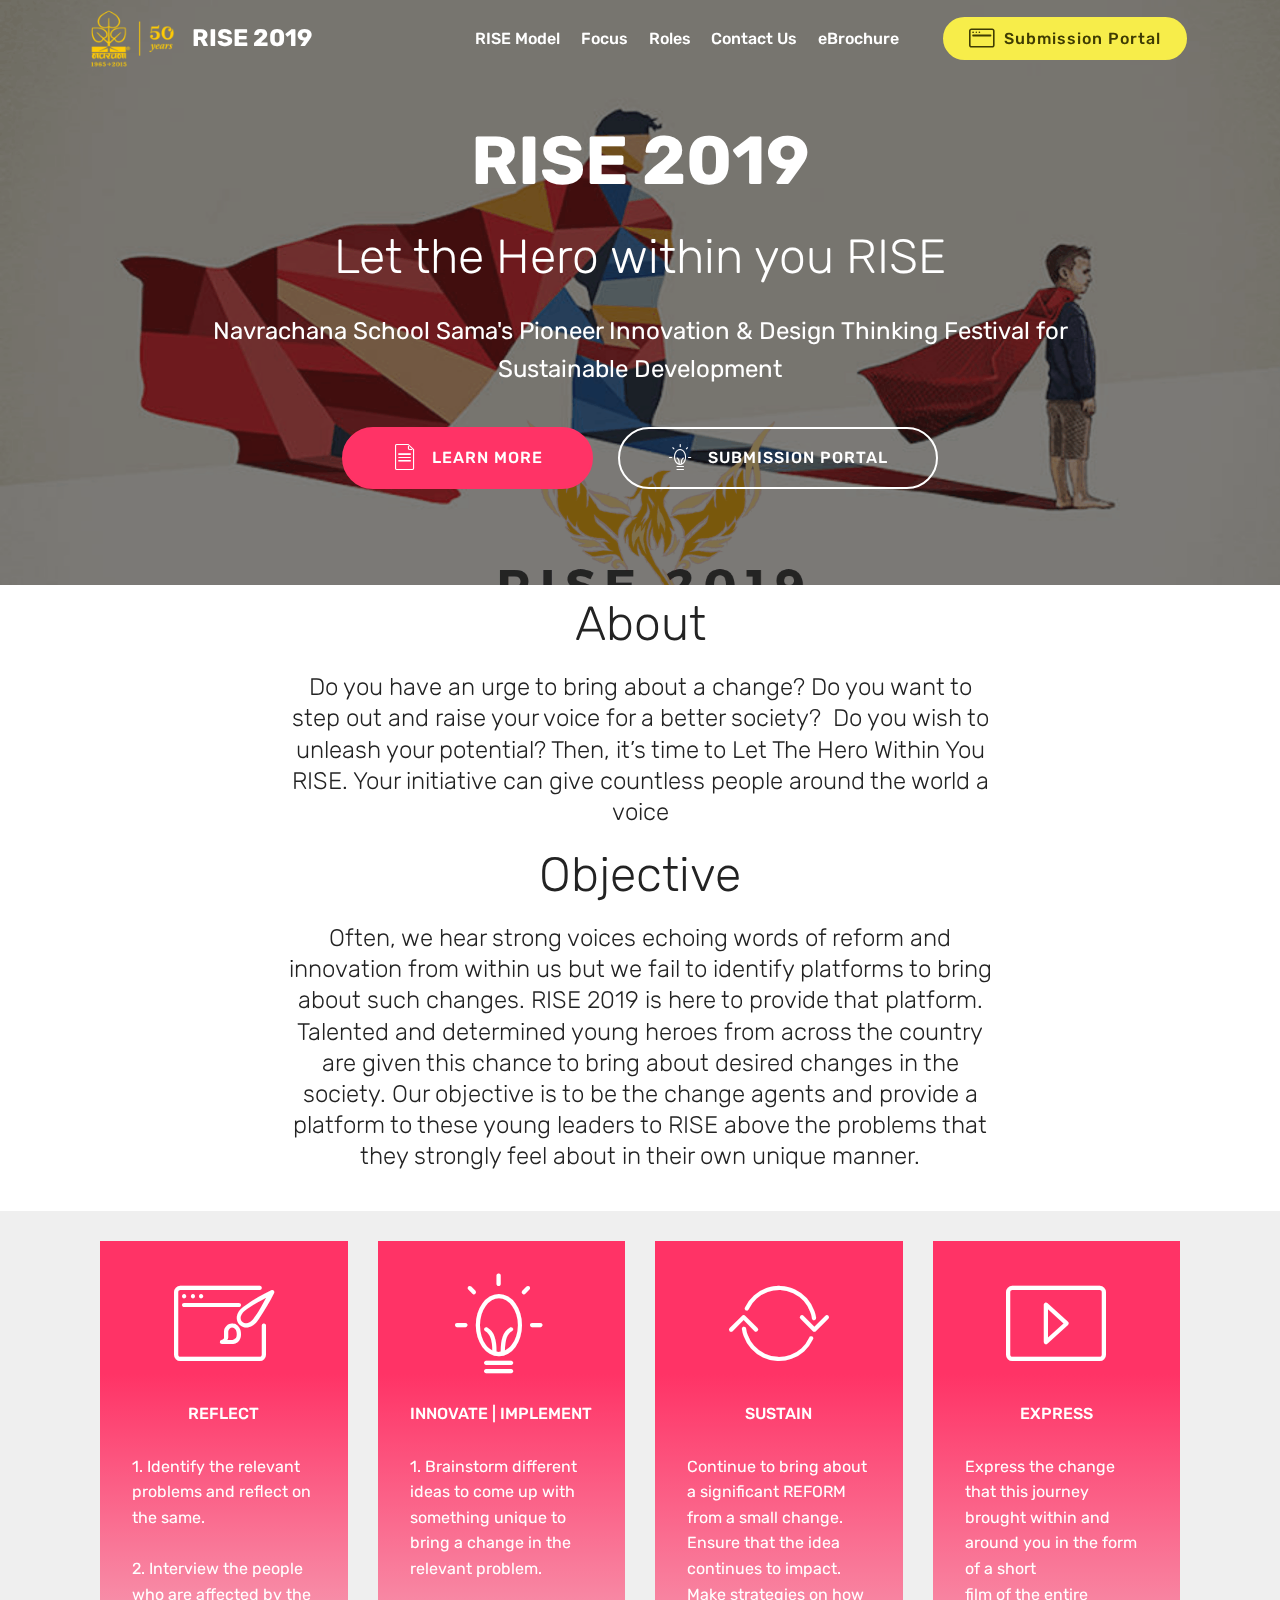
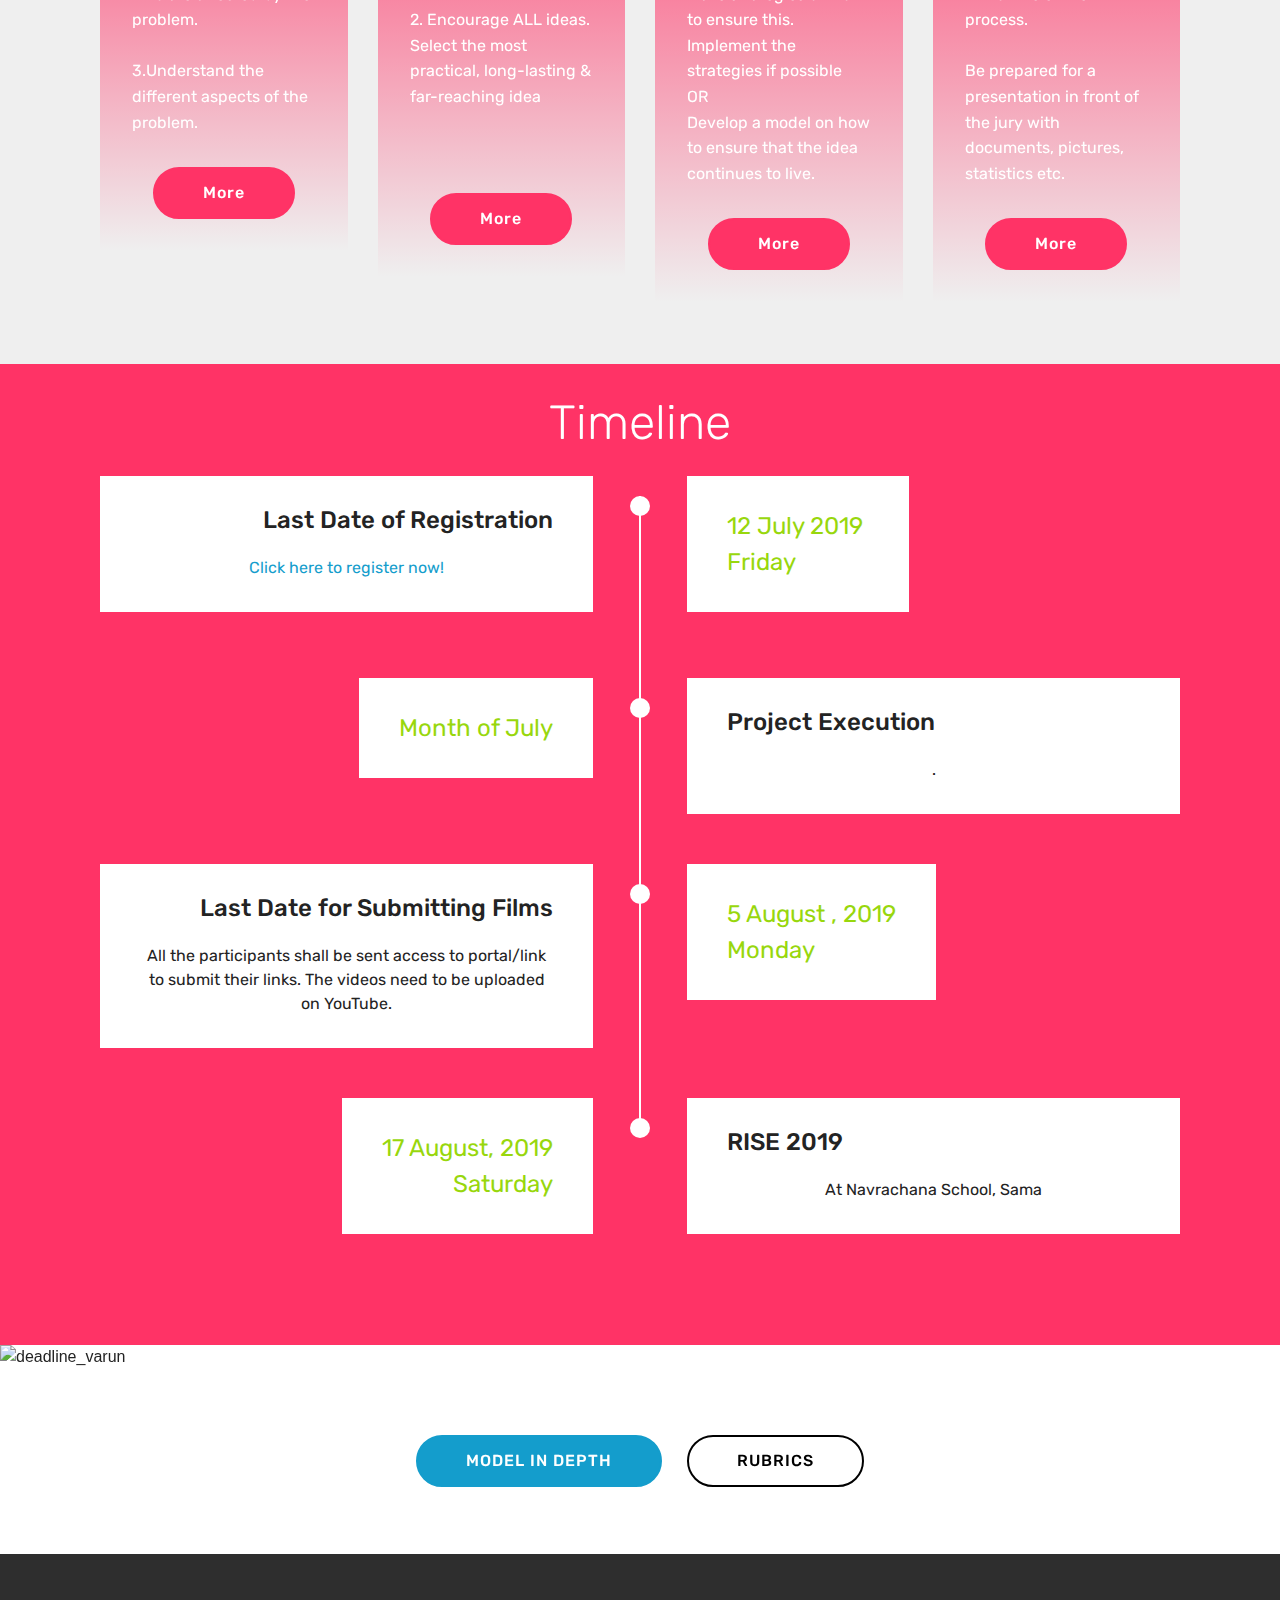
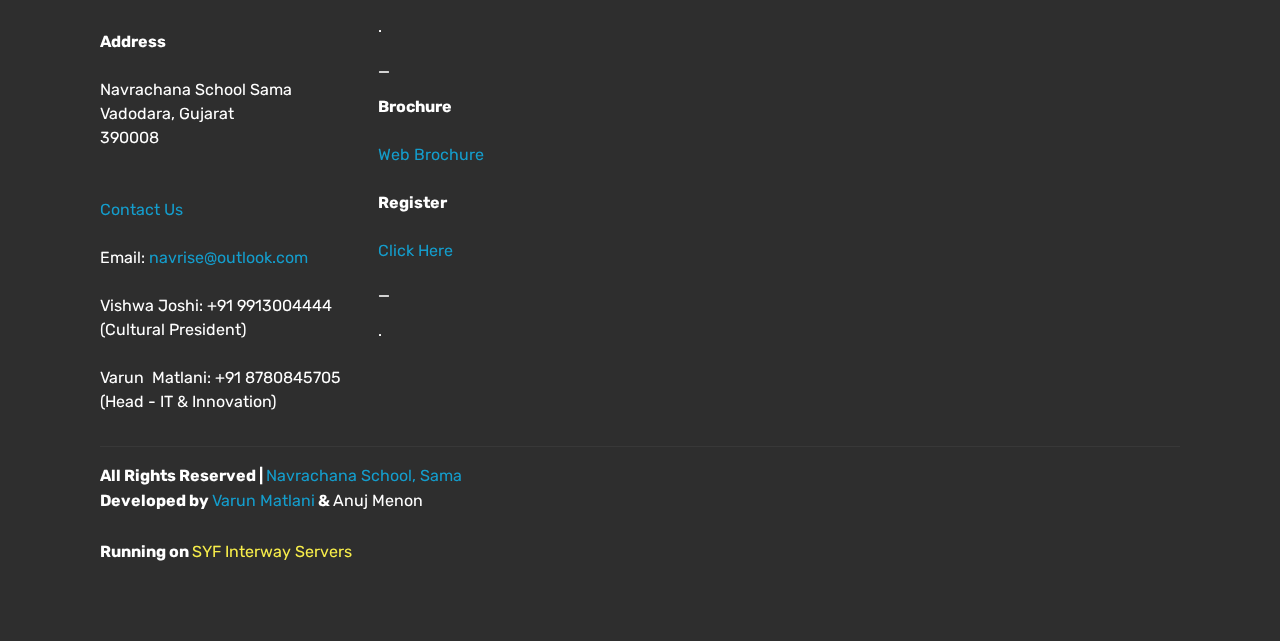
==== index.html @ 362c2c79 "create github pages" ====
<!DOCTYPE html>
<html >
<head>
  <!-- Site made with Mobirise Website Builder v4.8.10, https://mobirise.com -->
  <meta charset="UTF-8">
  <meta http-equiv="X-UA-Compatible" content="IE=edge">
  <meta name="generator" content="Mobirise v4.8.10, mobirise.com">
  <meta name="viewport" content="width=device-width, initial-scale=1, minimum-scale=1">
  <link rel="shortcut icon" href="assets/images/nav-logo-122x75.png" type="image/x-icon">
  <meta name="description" content="">
  <title>Home</title>
  <link rel="stylesheet" href="assets/web/assets/mobirise-icons/mobirise-icons.css">
  <link rel="stylesheet" href="assets/web/assets/mobirise-icons-bold/mobirise-icons-bold.css">
  <link rel="stylesheet" href="assets/tether/tether.min.css">
  <link rel="stylesheet" href="assets/bootstrap/css/bootstrap.min.css">
  <link rel="stylesheet" href="assets/bootstrap/css/bootstrap-grid.min.css">
  <link rel="stylesheet" href="assets/bootstrap/css/bootstrap-reboot.min.css">
  <link rel="stylesheet" href="assets/socicon/css/styles.css">
  <link rel="stylesheet" href="assets/dropdown/css/style.css">
  <link rel="stylesheet" href="assets/theme/css/style.css">
  <link rel="stylesheet" href="assets/mobirise/css/mbr-additional.css" type="text/css">
  
  
  
</head>
<body>
  <link rel="stylesheet" href="style.less" class="cid-rt8FjJ65sE" id="menu1-1" data-rv-view="24"><section class="menu cid-rt8FjJ65sE" once="menu" id="menu1-1">

    

    <nav class="navbar navbar-expand beta-menu navbar-dropdown align-items-center navbar-fixed-top navbar-toggleable-sm bg-color transparent">
        <button class="navbar-toggler navbar-toggler-right" type="button" data-toggle="collapse" data-target="#navbarSupportedContent" aria-controls="navbarSupportedContent" aria-expanded="false" aria-label="Toggle navigation">
            <div class="hamburger">
                <span></span>
                <span></span>
                <span></span>
                <span></span>
            </div>
        </button>
        <div class="menu-logo">
            <div class="navbar-brand">
                <span class="navbar-logo">
                    <a href="index.html">
                         <img src="assets/images/nav-logo-122x75.png" alt="Mobirise" title="" style="height: 3.8rem;">
                    </a>
                </span>
                <span class="navbar-caption-wrap"><a class="navbar-caption text-white display-5" href="index.html">RISE 2019</a></span>
            </div>
        </div>
        <div class="collapse navbar-collapse" id="navbarSupportedContent">
            <ul class="navbar-nav nav-dropdown" data-app-modern-menu="true"><li class="nav-item">
                    <a class="nav-link link text-white display-4" href="page1.html">RISE Model</a>
                </li><li class="nav-item"><a class="nav-link link text-white display-4" href="page2.html">Focus</a></li><li class="nav-item"><a class="nav-link link text-white display-4" href="page3.html">Roles</a></li><li class="nav-item"><a class="nav-link link text-white display-4" href="page4.html">Contact Us</a></li><li class="nav-item"><a class="nav-link link text-white display-4" href="assets/files/NavRISE%20eBrochure%20(www.navrise.ml)%20(1).pdf" target="_blank">eBrochure</a></li>
                <li class="nav-item">
                    <a class="nav-link link text-white display-4" href="https://mobirise.co">
                        </a>
                </li></ul>
            <div class="navbar-buttons mbr-section-btn"><a class="btn btn-sm btn-success display-4" href="sub_portal.html"><span class="mbrib-browse mbr-iconfont mbr-iconfont-btn"></span>Submission Portal</a></div>
        </div>
    </nav>
</section>

<section class="engine"><a href="https://mobirise.info/y">free html site templates</a></section><section class="header1 cid-rt8EdoGdxq mbr-parallax-background" id="header1-0">

    

    <div class="mbr-overlay" style="opacity: 0.5; background-color: rgb(0, 0, 0);">
    </div>

    <div class="container">
        <div class="row justify-content-md-center">
            <div class="mbr-white col-md-10">
                <h1 class="mbr-section-title align-center mbr-bold pb-3 mbr-fonts-style display-1">RISE 2019</h1>
                <h3 class="mbr-section-subtitle align-center mbr-light pb-3 mbr-fonts-style display-2">
                    Let the Hero within you RISE</h3>
                <p class="mbr-text align-center pb-3 mbr-fonts-style display-5">
                    Navrachana School Sama's Pioneer Innovation &amp; Design Thinking Festival for Sustainable Development</p>
                <div class="mbr-section-btn align-center"><a class="btn btn-md btn-secondary display-4" href="page1.html">
                        <span class="mbr-iconfont mbri-file"></span>LEARN MORE</a>
                    <a class="btn btn-md btn-white-outline display-4" href="sub_portal.html" target="_blank">
                        <span class="mbr-iconfont mbri-idea"></span>SUBMISSION PORTAL</a></div>
            </div>
        </div>
    </div>

</section>

<section class="mbr-section content4 cid-rt8FHrI80V" id="content4-2">

    

    <div class="container">
        <div class="media-container-row">
            <div class="title col-12 col-md-8">
                <h2 class="align-center pb-3 mbr-fonts-style display-2">
                    About</h2>
                <h3 class="mbr-section-subtitle align-center mbr-light mbr-fonts-style display-5"><div>Do you have an urge to bring about a change? Do you want to step out and raise your voice for a better society? &nbsp;Do you wish to unleash your potential? Then, it’s time to Let The Hero Within You RISE. Your initiative can give countless people around the world a voice</div></h3>
                
            </div>
        </div>
    </div>
</section>

<section class="mbr-section content4 cid-rt8FWqa1RV" id="content4-4">

    

    <div class="container">
        <div class="media-container-row">
            <div class="title col-12 col-md-8">
                <h2 class="align-center pb-3 mbr-fonts-style display-2">
                    Objective</h2>
                <h3 class="mbr-section-subtitle align-center mbr-light mbr-fonts-style display-5"><div>Often, we hear strong voices echoing words of reform and innovation from within us but we fail to identify platforms to bring about such changes. RISE 2019 is here to provide that platform.
</div><div>Talented and determined young heroes from across the country are given this chance to bring about desired changes in the society. Our objective is to be the change agents and provide a platform to these young leaders to RISE above the problems that they strongly feel about in their own unique manner.</div></h3>
                
            </div>
        </div>
    </div>
</section>

<section class="features8 cid-rtbCph136B" id="features8-5">

    

    

    <div class="container">
        <div class="media-container-row">

            <div class="card  col-12 col-md-6 col-lg-3">
                <div class="card-img">
                    <span class="mbr-iconfont mbri-website-theme"></span>
                </div>
                <div class="card-box align-center">
                    <h4 class="card-title mbr-fonts-style display-7">
                        REFLECT</h4>
                    <p class="mbr-text mbr-fonts-style display-7">1. Identify the relevant problems and reflect on the same.
<br><br>2. Interview the people who are affected by the problem.
<br><br>3.Understand the different aspects of the problem.</p>
                    <div class="mbr-section-btn text-center"><a href="page1.html" class="btn btn-secondary display-4">
                            More
                        </a></div>
                </div>
            </div>

            <div class="card  col-12 col-md-6 col-lg-3">
                <div class="card-img">
                    <span class="mbr-iconfont mbri-idea"></span>
                </div>
                <div class="card-box align-center">
                    <h4 class="card-title mbr-fonts-style display-7">
                        INNOVATE | IMPLEMENT</h4>
                    <p class="mbr-text mbr-fonts-style display-7">1. Brainstorm different ideas to come up with something unique to bring a change in the
<br>relevant problem.
<br><br>2. Encourage ALL ideas.
<br>Select the most practical, long-lasting &amp; far-reaching idea<br><br><br></p>
                    <div class="mbr-section-btn text-center"><a href="page2.html" class="btn btn-secondary display-4">
                            More
                        </a></div>
                </div>
            </div>

            <div class="card  col-12 col-md-6 col-lg-3">
                <div class="card-img">
                    <span class="mbr-iconfont mbri-update"></span>
                </div>
                <div class="card-box align-center">
                    <h4 class="card-title mbr-fonts-style display-7">SUSTAIN</h4>
                    <p class="mbr-text mbr-fonts-style display-7">Continue to bring about a significant REFORM from a small change.
<br>Ensure that the idea continues to impact. <br>Make strategies on how to ensure this.
<br>Implement the strategies if possible
<br>OR
<br>Develop a model on how to ensure that the idea continues to live.</p>
                    <div class="mbr-section-btn text-center"><a href="page2.html" class="btn btn-secondary display-4">
                            More
                        </a></div>
                </div>
            </div>

            <div class="card  col-12 col-md-6 col-lg-3">
                <div class="card-img">
                    <span class="mbr-iconfont mbri-video"></span>
                </div>
                <div class="card-box align-center">
                    <h4 class="card-title mbr-fonts-style display-7">
                        EXPRESS</h4>
                    <p class="mbr-text mbr-fonts-style display-7">Express the change that this journey brought within and around you in the form of a short
<br>film of the entire process.
<br><br>Be prepared for a presentation in front of the jury with documents, pictures, statistics etc.&nbsp;<br></p>
                    <div class="mbr-section-btn text-center"><a href="page2.html" class="btn btn-secondary display-4">
                            More
                        </a></div>
                </div>
            </div>
        </div>
    </div>
</section>

<section class="timeline1 cid-rtyJT1xuFB" id="timeline1-10">

    

    

    <div class="container align-center">
        <h2 class="mbr-section-title pb-3 mbr-fonts-style display-2">
            Timeline
        </h2>
        

        <div class="container timelines-container" mbri-timelines="">
            <div class="row timeline-element reverse separline">      
                 <div class="timeline-date-panel col-xs-12 col-md-6  align-left">         
                    <div class="time-line-date-content">
                        <p class="mbr-timeline-date mbr-fonts-style display-5">12 July 2019&nbsp;<br>Friday</p>
                    </div>
                </div>
           <span class="iconBackground"></span>
            <div class="col-xs-12 col-md-6 align-right">
                <div class="timeline-text-content">
                    <h4 class="mbr-timeline-title pb-3 mbr-fonts-style display-5">
                        Last Date of Registration</h4>
                    <p class="mbr-timeline-text mbr-fonts-style display-7"><a href="https://forms.office.com/Pages/ResponsePage.aspx?id=DQSIkWdsW0yxEjajBLZtrQAAAAAAAAAAAAMAAB77xnFUNU9aWjFPUzg4TVBOODM3QUlMV1VKU1VPQS4u">Click here to register now!</a></p>
                 </div>
            </div>
            </div>

            <div class="row timeline-element  separline">
                <div class="timeline-date-panel col-xs-12 col-md-6 align-right">
                    <div class="time-line-date-content">
                        <p class="mbr-timeline-date mbr-fonts-style display-5">
                            Month of July</p>
                    </div>
                </div>
                <span class="iconBackground"></span>
                <div class="col-xs-12 col-md-6 align-left ">
                    <div class="timeline-text-content">
                        <h4 class="mbr-timeline-title pb-3 mbr-fonts-style display-5">
                            Project Execution</h4>
                        <p class="mbr-timeline-text mbr-fonts-style display-7">.</p>
                    </div>
                </div>
            </div> 


            <div class="row timeline-element reverse separline">
                <div class="timeline-date-panel col-xs-12 col-md-6  align-left">
                    <div class="time-line-date-content">
                        <p class="mbr-timeline-date mbr-fonts-style display-5">
                            5 August , 2019<br>Monday</p>
                    </div>
                </div>
                <span class="iconBackground"></span>
                <div class="col-xs-12 col-md-6 align-right">
                    <div class="timeline-text-content">
                        <h4 class="mbr-timeline-title pb-3 mbr-fonts-style display-5">
                            Last Date for Submitting Films</h4>      
                        <p class="mbr-timeline-text mbr-fonts-style display-7">
                            All the participants shall be sent access to portal/link to submit their links. The videos need to be uploaded on YouTube.</p>
                    </div>
                </div>
            </div>

            <div class="row timeline-element ">
                <div class="timeline-date-panel col-xs-12 col-md-6 align-right">
                    <div class="time-line-date-content">
                        <p class="mbr-timeline-date mbr-fonts-style display-5">
                            17 August, 2019<br>Saturday</p>
                    </div>
                </div>
                <span class="iconBackground"></span>
                <div class="col-xs-12 col-md-6 align-left ">
                    <div class="timeline-text-content">
                        <h4 class="mbr-timeline-title pb-3 mbr-fonts-style display-5">
                            RISE 2019</h4>
                        <p class="mbr-timeline-text mbr-fonts-style display-7">At Navrachana School, Sama</p>
                    </div>
                </div>
            </div>


            


            

            

            

            

            

            

            
        </div>
    </div>
</section>

<section class="cid-rxDzg7x5QL" id="image2-22">

    

    <figure class="mbr-figure">
        <div class="image-block" style="width: 100%;">
            <img src="assets/images/rise-2019-3-794x1123.png" alt="deadline_varun" title="">
            <figcaption class="mbr-figure-caption mbr-figure-caption-over">
                <div class="container pb-5 mbr-white align-center mbr-fonts-style display-1">.</div>
            </figcaption>
        </div>
    </figure>
</section>

<section class="mbr-section content8 cid-rtbELfvuVV" id="content8-6">

    

    <div class="container">
        <div class="media-container-row title">
            <div class="col-12 col-md-8">
                <div class="mbr-section-btn align-center"><a class="btn btn-primary display-4" href="page1.html">MODEL IN DEPTH</a>
                    <a class="btn btn-black-outline display-4" href="page2.html">RUBRICS</a></div>
            </div>
        </div>
    </div>
</section>

<section class="cid-rtbERef0hz" id="footer2-7">

    

    

    <div class="container">
        <div class="media-container-row content mbr-white">
            <div class="col-12 col-md-3 mbr-fonts-style display-7">
                <p class="mbr-text"></p><p>
                    <a href="page4.html"></a><strong>Address</strong>
                    <br>
                    <br>Navrachana School Sama<br>Vadodara, Gujarat<br>390008<br>
                    <br>
                    <br><strong><a href="page4.html" target="_blank">Contact Us</a><a href="page4.html" target="_blank">&nbsp;</a></strong><br>
                    <br>Email: <a href="mailto:navrise@outlook.com">navrise@outlook.com</a><br><br>Vishwa Joshi: +91 9913004444<br>(Cultural President)<br><br>Varun &nbsp;Matlani: +91 8780845705<br>(Head - IT &amp; Innovation)</p><p></p>
            </div>
            <div class="col-12 col-md-3 mbr-fonts-style display-7">
                <p class="mbr-text">.</p><p>_</p><p><a href="page5.html"></a><strong>Brochure</strong><br>
                    <br><a href="assets/files/NavRISE eBrochure (www.navrise.ml) (1).pdf" target="_blank">Web Brochure</a><br>
                    <br><strong>Register</strong><br>
                    <br><a href="page5.html">Click Here</a></p><p>_</p><p>.</p>
            </div>
            <div class="col-12 col-md-6">
                <div class="google-map"><iframe frameborder="0" style="border:0" src="https://www.google.com/maps/embed/v1/place?key=AIzaSyCy9r70T3NYf3PhvVflTo0_zdif2_IoIYs&amp;q=place_id:ChIJ-7-OUy7PXzkR-rOgd13eEJo" allowfullscreen=""></iframe></div>
            </div>
        </div>
        <div class="footer-lower">
            <div class="media-container-row">
                <div class="col-sm-12">
                    <hr>
                </div>
            </div>
            <div class="media-container-row mbr-white">
                <div class="col-sm-6 copyright">
                    <p class="mbr-text mbr-fonts-style display-7"><strong>All Rights Reserved | <a href="http://navrachana.edu.in" target="_blank">Navrachana School, Sama</a><br>Developed by <a href="http://varun.swfp.in" target="_blank">Varun Matlani</a>&nbsp;&amp; </strong>Anuj Menon<strong>&nbsp; </strong><br><br><strong>Running on <a href="http://ri.swfp.in" target="_blank" class="text-success">SYF Interway Servers</a></strong></p>
                </div>
                <div class="col-md-6">
                    
                </div>
            </div>
        </div>
    </div>
</section>


  <script src="assets/web/assets/jquery/jquery.min.js"></script>
  <script src="assets/popper/popper.min.js"></script>
  <script src="assets/tether/tether.min.js"></script>
  <script src="assets/bootstrap/js/bootstrap.min.js"></script>
  <script src="assets/dropdown/js/script.min.js"></script>
  <script src="assets/touchswipe/jquery.touch-swipe.min.js"></script>
  <script src="assets/smoothscroll/smooth-scroll.js"></script>
  <script src="assets/parallax/jarallax.min.js"></script>
  <script src="assets/theme/js/script.js"></script>
  
  
</body>
</html>
---- assets/web/assets/mobirise-icons/mobirise-icons.css ----
@font-face {
  font-family: 'MobiriseIcons';
  src:  url('mobirise-icons.eot?spat4u');
  src:  url('mobirise-icons.eot?spat4u#iefix') format('embedded-opentype'),
    url('mobirise-icons.ttf?spat4u') format('truetype'),
    url('mobirise-icons.woff?spat4u') format('woff'),
    url('mobirise-icons.svg?spat4u#MobiriseIcons') format('svg');
  font-weight: normal;
  font-style: normal;
}

[class^="mbri-"], [class*=" mbri-"] {
  /* use !important to prevent issues with browser extensions that change fonts */
  font-family: MobiriseIcons !important;
  speak: none;
  font-style: normal;
  font-weight: normal;
  font-variant: normal;
  text-transform: none;
  line-height: 1;

  /* Better Font Rendering =========== */
  -webkit-font-smoothing: antialiased;
  -moz-osx-font-smoothing: grayscale;
}

.mbri-add-submenu:before {
  content: "\e900";
}
.mbri-alert:before {
  content: "\e901";
}
.mbri-align-center:before {
  content: "\e902";
}
.mbri-align-justify:before {
  content: "\e903";
}
.mbri-align-left:before {
  content: "\e904";
}
.mbri-align-right:before {
  content: "\e905";
}
.mbri-android:before {
  content: "\e906";
}
.mbri-apple:before {
  content: "\e907";
}
.mbri-arrow-down:before {
  content: "\e908";
}
.mbri-arrow-next:before {
  content: "\e909";
}
.mbri-arrow-prev:before {
  content: "\e90a";
}
.mbri-arrow-up:before {
  content: "\e90b";
}
.mbri-bold:before {
  content: "\e90c";
}
.mbri-bookmark:before {
  content: "\e90d";
}
.mbri-bootstrap:before {
  content: "\e90e";
}
.mbri-briefcase:before {
  content: "\e90f";
}
.mbri-browse:before {
  content: "\e910";
}
.mbri-bulleted-list:before {
  content: "\e911";
}
.mbri-calendar:before {
  content: "\e912";
}
.mbri-camera:before {
  content: "\e913";
}
.mbri-cart-add:before {
  content: "\e914";
}
.mbri-cart-full:before {
  content: "\e915";
}
.mbri-cash:before {
  content: "\e916";
}
.mbri-change-style:before {
  content: "\e917";
}
.mbri-chat:before {
  content: "\e918";
}
.mbri-clock:before {
  content: "\e919";
}
.mbri-close:before {
  content: "\e91a";
}
.mbri-cloud:before {
  content: "\e91b";
}
.mbri-code:before {
  content: "\e91c";
}
.mbri-contact-form:before {
  content: "\e91d";
}
.mbri-credit-card:before {
  content: "\e91e";
}
.mbri-cursor-click:before {
  content: "\e91f";
}
.mbri-cust-feedback:before {
  content: "\e920";
}
.mbri-database:before {
  content: "\e921";
}
.mbri-delivery:before {
  content: "\e922";
}
.mbri-desktop:before {
  content: "\e923";
}
.mbri-devices:before {
  content: "\e924";
}
.mbri-down:before {
  content: "\e925";
}
.mbri-download:before {
  content: "\e989";
}
.mbri-drag-n-drop:before {
  content: "\e927";
}
.mbri-drag-n-drop2:before {
  content: "\e928";
}
.mbri-edit:before {
  content: "\e929";
}
.mbri-edit2:before {
  content: "\e92a";
}
.mbri-error:before {
  content: "\e92b";
}
.mbri-extension:before {
  content: "\e92c";
}
.mbri-features:before {
  content: "\e92d";
}
.mbri-file:before {
  content: "\e92e";
}
.mbri-flag:before {
  content: "\e92f";
}
.mbri-folder:before {
  content: "\e930";
}
.mbri-gift:before {
  content: "\e931";
}
.mbri-github:before {
  content: "\e932";
}
.mbri-globe:before {
  content: "\e933";
}
.mbri-globe-2:before {
  content: "\e934";
}
.mbri-growing-chart:before {
  content: "\e935";
}
.mbri-hearth:before {
  content: "\e936";
}
.mbri-help:before {
  content: "\e937";
}
.mbri-home:before {
  content: "\e938";
}
.mbri-hot-cup:before {
  content: "\e939";
}
.mbri-idea:before {
  content: "\e93a";
}
.mbri-image-gallery:before {
  content: "\e93b";
}
.mbri-image-slider:before {
  content: "\e93c";
}
.mbri-info:before {
  content: "\e93d";
}
.mbri-italic:before {
  content: "\e93e";
}
.mbri-key:before {
  content: "\e93f";
}
.mbri-laptop:before {
  content: "\e940";
}
.mbri-layers:before {
  content: "\e941";
}
.mbri-left-right:before {
  content: "\e942";
}
.mbri-left:before {
  content: "\e943";
}
.mbri-letter:before {
  content: "\e944";
}
.mbri-like:before {
  content: "\e945";
}
.mbri-link:before {
  content: "\e946";
}
.mbri-lock:before {
  content: "\e947";
}
.mbri-login:before {
  content: "\e948";
}
.mbri-logout:before {
  content: "\e949";
}
.mbri-magic-stick:before {
  content: "\e94a";
}
.mbri-map-pin:before {
  content: "\e94b";
}
.mbri-menu:before {
  content: "\e94c";
}
.mbri-mobile:before {
  content: "\e94d";
}
.mbri-mobile2:before {
  content: "\e94e";
}
.mbri-mobirise:before {
  content: "\e94f";
}
.mbri-more-horizontal:before {
  content: "\e950";
}
.mbri-more-vertical:before {
  content: "\e951";
}
.mbri-music:before {
  content: "\e952";
}
.mbri-new-file:before {
  content: "\e953";
}
.mbri-numbered-list:before {
  content: "\e954";
}
.mbri-opened-folder:before {
  content: "\e955";
}
.mbri-pages:before {
  content: "\e956";
}
.mbri-paper-plane:before {
  content: "\e957";
}
.mbri-paperclip:before {
  content: "\e958";
}
.mbri-photo:before {
  content: "\e959";
}
.mbri-photos:before {
  content: "\e95a";
}
.mbri-pin:before {
  content: "\e95b";
}
.mbri-play:before {
  content: "\e95c";
}
.mbri-plus:before {
  content: "\e95d";
}
.mbri-preview:before {
  content: "\e95e";
}
.mbri-print:before {
  content: "\e95f";
}
.mbri-protect:before {
  content: "\e960";
}
.mbri-question:before {
  content: "\e961";
}
.mbri-quote-left:before {
  content: "\e962";
}
.mbri-quote-right:before {
  content: "\e963";
}
.mbri-refresh:before {
  content: "\e964";
}
.mbri-responsive:before {
  content: "\e965";
}
.mbri-right:before {
  content: "\e966";
}
.mbri-rocket:before {
  content: "\e967";
}
.mbri-sad-face:before {
  content: "\e968";
}
.mbri-sale:before {
  content: "\e969";
}
.mbri-save:before {
  content: "\e96a";
}
.mbri-search:before {
  content: "\e96b";
}
.mbri-setting:before {
  content: "\e96c";
}
.mbri-setting2:before {
  content: "\e96d";
}
.mbri-setting3:before {
  content: "\e96e";
}
.mbri-share:before {
  content: "\e96f";
}
.mbri-shopping-bag:before {
  content: "\e970";
}
.mbri-shopping-basket:before {
  content: "\e971";
}
.mbri-shopping-cart:before {
  content: "\e972";
}
.mbri-sites:before {
  content: "\e973";
}
.mbri-smile-face:before {
  content: "\e974";
}
.mbri-speed:before {
  content: "\e975";
}
.mbri-star:before {
  content: "\e976";
}
.mbri-success:before {
  content: "\e977";
}
.mbri-sun:before {
  content: "\e978";
}
.mbri-sun2:before {
  content: "\e979";
}
.mbri-tablet:before {
  content: "\e97a";
}
.mbri-tablet-vertical:before {
  content: "\e97b";
}
.mbri-target:before {
  content: "\e97c";
}
.mbri-timer:before {
  content: "\e97d";
}
.mbri-to-ftp:before {
  content: "\e97e";
}
.mbri-to-local-drive:before {
  content: "\e97f";
}
.mbri-touch-swipe:before {
  content: "\e980";
}
.mbri-touch:before {
  content: "\e981";
}
.mbri-trash:before {
  content: "\e982";
}
.mbri-underline:before {
  content: "\e983";
}
.mbri-unlink:before {
  content: "\e984";
}
.mbri-unlock:before {
  content: "\e985";
}
.mbri-up-down:before {
  content: "\e986";
}
.mbri-up:before {
  content: "\e987";
}
.mbri-update:before {
  content: "\e988";
}
.mbri-upload:before {
 content: "\e926"; 
}
.mbri-user:before {
  content: "\e98a";
}
.mbri-user2:before {
  content: "\e98b";
}
.mbri-users:before {
  content: "\e98c";
}
.mbri-video:before {
  content: "\e98d";
}
.mbri-video-play:before {
  content: "\e98e";
}
.mbri-watch:before {
  content: "\e98f";
}
.mbri-website-theme:before {
  content: "\e990";
}
.mbri-wifi:before {
  content: "\e991";
}
.mbri-windows:before {
  content: "\e992";
}
.mbri-zoom-out:before {
  content: "\e993";
}
.mbri-redo:before {
  content: "\e994";
}
.mbri-undo:before {
  content: "\e995";
}
---- assets/web/assets/mobirise-icons-bold/mobirise-icons-bold.css ----
@font-face {
  font-family: 'mobirise-icons-bold';
  src:  url('mobirise-icons-bold.eot?m1l4yr');
  src:  url('mobirise-icons-bold.eot?m1l4yr#iefix') format('embedded-opentype'),
    url('mobirise-icons-bold.ttf?m1l4yr') format('truetype'),
    url('mobirise-icons-bold.woff?m1l4yr') format('woff'),
    url('mobirise-icons-bold.svg?m1l4yr#mobirise-icons-bold') format('svg');
  font-weight: normal;
  font-style: normal;
}

[class^="mbrib-"], [class*="mbrib-"] {
  /* use !important to prevent issues with browser extensions that change fonts */
  font-family: 'mobirise-icons-bold' !important;
  speak: none;
  font-style: normal;
  font-weight: normal;
  font-variant: normal;
  text-transform: none;
  line-height: 1;

  /* Better Font Rendering =========== */
  -webkit-font-smoothing: antialiased;
  -moz-osx-font-smoothing: grayscale;
}

.mbrib-add-submenu:before {
  content: "\e900";
}
.mbrib-alert:before {
  content: "\e901";
}
.mbrib-align-center:before {
  content: "\e902";
}
.mbrib-align-justify:before {
  content: "\e903";
}
.mbrib-align-left:before {
  content: "\e904";
}
.mbrib-align-right:before {
  content: "\e905";
}
.mbrib-android:before {
  content: "\e906";
}
.mbrib-apple:before {
  content: "\e907";
}
.mbrib-arrow-down:before {
  content: "\e908";
}
.mbrib-arrow-next:before {
  content: "\e909";
}
.mbrib-arrow-prev:before {
  content: "\e90a";
}
.mbrib-arrow-up:before {
  content: "\e90b";
}
.mbrib-bold:before {
  content: "\e90c";
}
.mbrib-bookmark:before {
  content: "\e90d";
}
.mbrib-bootstrap:before {
  content: "\e90e";
}
.mbrib-briefcase:before {
  content: "\e90f";
}
.mbrib-browse:before {
  content: "\e910";
}
.mbrib-bulleted-list:before {
  content: "\e911";
}
.mbrib-calendar:before {
  content: "\e912";
}
.mbrib-camera:before {
  content: "\e913";
}
.mbrib-cart-add:before {
  content: "\e914";
}
.mbrib-cart-full:before {
  content: "\e915";
}
.mbrib-cash:before {
  content: "\e916";
}
.mbrib-change-style:before {
  content: "\e917";
}
.mbrib-chat:before {
  content: "\e918";
}
.mbrib-clock:before {
  content: "\e919";
}
.mbrib-close:before {
  content: "\e91a";
}
.mbrib-cloud:before {
  content: "\e91b";
}
.mbrib-code:before {
  content: "\e91c";
}
.mbrib-contact-form:before {
  content: "\e91d";
}
.mbrib-credit-card:before {
  content: "\e91e";
}
.mbrib-cursor-click:before {
  content: "\e91f";
}
.mbrib-cust-feedback:before {
  content: "\e920";
}
.mbrib-database:before {
  content: "\e921";
}
.mbrib-delivery:before {
  content: "\e922";
}
.mbrib-desktop:before {
  content: "\e923";
}
.mbrib-devices:before {
  content: "\e924";
}
.mbrib-down:before {
  content: "\e925";
}
.mbrib-download:before {
  content: "\e926";
}
.mbrib-drag-n-drop:before {
  content: "\e927";
}
.mbrib-drag-n-drop2:before {
  content: "\e928";
}
.mbrib-edit:before {
  content: "\e929";
}
.mbrib-edit2:before {
  content: "\e92a";
}
.mbrib-error:before {
  content: "\e92b";
}
.mbrib-extension:before {
  content: "\e92c";
}
.mbrib-features:before {
  content: "\e92d";
}
.mbrib-file:before {
  content: "\e92e";
}
.mbrib-flag:before {
  content: "\e92f";
}
.mbrib-folder:before {
  content: "\e930";
}
.mbrib-gift:before {
  content: "\e931";
}
.mbrib-github:before {
  content: "\e932";
}
.mbrib-globe-2:before {
  content: "\e933";
}
.mbrib-globe:before {
  content: "\e934";
}
.mbrib-growing-chart:before {
  content: "\e935";
}
.mbrib-hearth:before {
  content: "\e936";
}
.mbrib-help:before {
  content: "\e937";
}
.mbrib-home:before {
  content: "\e938";
}
.mbrib-hot-cup:before {
  content: "\e939";
}
.mbrib-idea:before {
  content: "\e93a";
}
.mbrib-image-gallery:before {
  content: "\e93b";
}
.mbrib-image-slider:before {
  content: "\e93c";
}
.mbrib-info:before {
  content: "\e93d";
}
.mbrib-italic:before {
  content: "\e93e";
}
.mbrib-key:before {
  content: "\e93f";
}
.mbrib-laptop:before {
  content: "\e940";
}
.mbrib-layers:before {
  content: "\e941";
}
.mbrib-left-right:before {
  content: "\e942";
}
.mbrib-left:before {
  content: "\e943";
}
.mbrib-letter:before {
  content: "\e944";
}
.mbrib-like:before {
  content: "\e945";
}
.mbrib-link:before {
  content: "\e946";
}
.mbrib-lock:before {
  content: "\e947";
}
.mbrib-login:before {
  content: "\e948";
}
.mbrib-logout:before {
  content: "\e949";
}
.mbrib-magic-stick:before {
  content: "\e94a";
}
.mbrib-map-pin:before {
  content: "\e94b";
}
.mbrib-menu:before {
  content: "\e94c";
}
.mbrib-mobile:before {
  content: "\e94d";
}
.mbrib-mobile2:before {
  content: "\e94e";
}
.mbrib-mobirise:before {
  content: "\e94f";
}
.mbrib-more-horizontal:before {
  content: "\e950";
}
.mbrib-more-vertical:before {
  content: "\e951";
}
.mbrib-music:before {
  content: "\e952";
}
.mbrib-new-file:before {
  content: "\e953";
}
.mbrib-numbered-list:before {
  content: "\e954";
}
.mbrib-opened-folder:before {
  content: "\e955";
}
.mbrib-pages:before {
  content: "\e956";
}
.mbrib-paper-plane:before {
  content: "\e957";
}
.mbrib-paperclip:before {
  content: "\e958";
}
.mbrib-photo:before {
  content: "\e959";
}
.mbrib-photos:before {
  content: "\e95a";
}
.mbrib-pin:before {
  content: "\e95b";
}
.mbrib-play:before {
  content: "\e95c";
}
.mbrib-plus:before {
  content: "\e95d";
}
.mbrib-preview:before {
  content: "\e95e";
}
.mbrib-print:before {
  content: "\e95f";
}
.mbrib-protect:before {
  content: "\e960";
}
.mbrib-question:before {
  content: "\e961";
}
.mbrib-quote-left:before {
  content: "\e962";
}
.mbrib-quote-right:before {
  content: "\e963";
}
.mbrib-redo:before {
  content: "\e964";
}
.mbrib-refresh:before {
  content: "\e965";
}
.mbrib-responsive:before {
  content: "\e966";
}
.mbrib-right:before {
  content: "\e967";
}
.mbrib-rocket:before {
  content: "\e968";
}
.mbrib-sad-face:before {
  content: "\e969";
}
.mbrib-sale:before {
  content: "\e96a";
}
.mbrib-save:before {
  content: "\e96b";
}
.mbrib-search:before {
  content: "\e96c";
}
.mbrib-setting:before {
  content: "\e96d";
}
.mbrib-setting2:before {
  content: "\e96e";
}
.mbrib-setting3:before {
  content: "\e96f";
}
.mbrib-share:before {
  content: "\e970";
}
.mbrib-shopping-bag:before {
  content: "\e971";
}
.mbrib-shopping-basket:before {
  content: "\e972";
}
.mbrib-shopping-cart:before {
  content: "\e973";
}
.mbrib-sites:before {
  content: "\e974";
}
.mbrib-smile-face:before {
  content: "\e975";
}
.mbrib-speed:before {
  content: "\e976";
}
.mbrib-star:before {
  content: "\e977";
}
.mbrib-success:before {
  content: "\e978";
}
.mbrib-sun:before {
  content: "\e979";
}
.mbrib-sun2:before {
  content: "\e97a";
}
.mbrib-tablet-vertical:before {
  content: "\e97b";
}
.mbrib-tablet:before {
  content: "\e97c";
}
.mbrib-target:before {
  content: "\e97d";
}
.mbrib-timer:before {
  content: "\e97e";
}
.mbrib-to-ftp:before {
  content: "\e97f";
}
.mbrib-to-local-drive:before {
  content: "\e980";
}
.mbrib-touch-swipe:before {
  content: "\e981";
}
.mbrib-touch:before {
  content: "\e982";
}
.mbrib-trash:before {
  content: "\e983";
}
.mbrib-underline:before {
  content: "\e984";
}
.mbrib-undo:before {
  content: "\e985";
}
.mbrib-unlink:before {
  content: "\e986";
}
.mbrib-unlock:before {
  content: "\e987";
}
.mbrib-up-down:before {
  content: "\e988";
}
.mbrib-up:before {
  content: "\e989";
}
.mbrib-update:before {
  content: "\e98a";
}
.mbrib-upload:before {
  content: "\e98b";
}
.mbrib-user:before {
  content: "\e98c";
}
.mbrib-user2:before {
  content: "\e98d";
}
.mbrib-users:before {
  content: "\e98e";
}
.mbrib-video-play:before {
  content: "\e98f";
}
.mbrib-video:before {
  content: "\e990";
}
.mbrib-watch:before {
  content: "\e991";
}
.mbrib-website-theme:before {
  content: "\e992";
}
.mbrib-wifi:before {
  content: "\e993";
}
.mbrib-windows:before {
  content: "\e994";
}
.mbrib-zoom-out:before {
  content: "\e995";
}
---- assets/socicon/css/styles.css ----
@charset "UTF-8";

@font-face {
  font-family: "socicon";
  src:url("../fonts/socicon.eot");
  src:url("../fonts/socicon.eot?#iefix") format("embedded-opentype"),
    url("../fonts/socicon.woff") format("woff"),
    url("../fonts/socicon.ttf") format("truetype"),
    url("../fonts/socicon.svg#socicon") format("svg");
  font-weight: normal;
  font-style: normal;

}

[data-icon]:before {
  font-family: "socicon" !important;
  content: attr(data-icon);
  font-style: normal !important;
  font-weight: normal !important;
  font-variant: normal !important;
  text-transform: none !important;
  speak: none;
  line-height: 1;
  -webkit-font-smoothing: antialiased;
  -moz-osx-font-smoothing: grayscale;
}

[class^="socicon-"]:before,
[class*=" socicon-"]:before {
  font-family: "socicon" !important;
  font-style: normal !important;
  font-weight: normal !important;
  font-variant: normal !important;
  text-transform: none !important;
  speak: none;
  line-height: 1;
  -webkit-font-smoothing: antialiased;
  -moz-osx-font-smoothing: grayscale;
}

.socicon-modelmayhem:before {
  content: "\e000";
}
.socicon-mixcloud:before {
  content: "\e001";
}
.socicon-drupal:before {
  content: "\e002";
}
.socicon-swarm:before {
  content: "\e003";
}
.socicon-istock:before {
  content: "\e004";
}
.socicon-yammer:before {
  content: "\e005";
}
.socicon-ello:before {
  content: "\e006";
}
.socicon-stackoverflow:before {
  content: "\e007";
}
.socicon-persona:before {
  content: "\e008";
}
.socicon-triplej:before {
  content: "\e009";
}
.socicon-houzz:before {
  content: "\e00a";
}
.socicon-rss:before {
  content: "\e00b";
}
.socicon-paypal:before {
  content: "\e00c";
}
.socicon-odnoklassniki:before {
  content: "\e00d";
}
.socicon-airbnb:before {
  content: "\e00e";
}
.socicon-periscope:before {
  content: "\e00f";
}
.socicon-outlook:before {
  content: "\e010";
}
.socicon-coderwall:before {
  content: "\e011";
}
.socicon-tripadvisor:before {
  content: "\e012";
}
.socicon-appnet:before {
  content: "\e013";
}
.socicon-goodreads:before {
  content: "\e014";
}
.socicon-tripit:before {
  content: "\e015";
}
.socicon-lanyrd:before {
  content: "\e016";
}
.socicon-slideshare:before {
  content: "\e017";
}
.socicon-buffer:before {
  content: "\e018";
}
.socicon-disqus:before {
  content: "\e019";
}
.socicon-vkontakte:before {
  content: "\e01a";
}
.socicon-whatsapp:before {
  content: "\e01b";
}
.socicon-patreon:before {
  content: "\e01c";
}
.socicon-storehouse:before {
  content: "\e01d";
}
.socicon-pocket:before {
  content: "\e01e";
}
.socicon-mail:before {
  content: "\e01f";
}
.socicon-blogger:before {
  content: "\e020";
}
.socicon-technorati:before {
  content: "\e021";
}
.socicon-reddit:before {
  content: "\e022";
}
.socicon-dribbble:before {
  content: "\e023";
}
.socicon-stumbleupon:before {
  content: "\e024";
}
.socicon-digg:before {
  content: "\e025";
}
.socicon-envato:before {
  content: "\e026";
}
.socicon-behance:before {
  content: "\e027";
}
.socicon-delicious:before {
  content: "\e028";
}
.socicon-deviantart:before {
  content: "\e029";
}
.socicon-forrst:before {
  content: "\e02a";
}
.socicon-play:before {
  content: "\e02b";
}
.socicon-zerply:before {
  content: "\e02c";
}
.socicon-wikipedia:before {
  content: "\e02d";
}
.socicon-apple:before {
  content: "\e02e";
}
.socicon-flattr:before {
  content: "\e02f";
}
.socicon-github:before {
  content: "\e030";
}
.socicon-renren:before {
  content: "\e031";
}
.socicon-friendfeed:before {
  content: "\e032";
}
.socicon-newsvine:before {
  content: "\e033";
}
.socicon-identica:before {
  content: "\e034";
}
.socicon-bebo:before {
  content: "\e035";
}
.socicon-zynga:before {
  content: "\e036";
}
.socicon-steam:before {
  content: "\e037";
}
.socicon-xbox:before {
  content: "\e038";
}
.socicon-windows:before {
  content: "\e039";
}
.socicon-qq:before {
  content: "\e03a";
}
.socicon-douban:before {
  content: "\e03b";
}
.socicon-meetup:before {
  content: "\e03c";
}
.socicon-playstation:before {
  content: "\e03d";
}
.socicon-android:before {
  content: "\e03e";
}
.socicon-snapchat:before {
  content: "\e03f";
}
.socicon-twitter:before {
  content: "\e040";
}
.socicon-facebook:before {
  content: "\e041";
}
.socicon-googleplus:before {
  content: "\e042";
}
.socicon-pinterest:before {
  content: "\e043";
}
.socicon-foursquare:before {
  content: "\e044";
}
.socicon-yahoo:before {
  content: "\e045";
}
.socicon-skype:before {
  content: "\e046";
}
.socicon-yelp:before {
  content: "\e047";
}
.socicon-feedburner:before {
  content: "\e048";
}
.socicon-linkedin:before {
  content: "\e049";
}
.socicon-viadeo:before {
  content: "\e04a";
}
.socicon-xing:before {
  content: "\e04b";
}
.socicon-myspace:before {
  content: "\e04c";
}
.socicon-soundcloud:before {
  content: "\e04d";
}
.socicon-spotify:before {
  content: "\e04e";
}
.socicon-grooveshark:before {
  content: "\e04f";
}
.socicon-lastfm:before {
  content: "\e050";
}
.socicon-youtube:before {
  content: "\e051";
}
.socicon-vimeo:before {
  content: "\e052";
}
.socicon-dailymotion:before {
  content: "\e053";
}
.socicon-vine:before {
  content: "\e054";
}
.socicon-flickr:before {
  content: "\e055";
}
.socicon-500px:before {
  content: "\e056";
}
.socicon-wordpress:before {
  content: "\e058";
}
.socicon-tumblr:before {
  content: "\e059";
}
.socicon-twitch:before {
  content: "\e05a";
}
.socicon-8tracks:before {
  content: "\e05b";
}
.socicon-amazon:before {
  content: "\e05c";
}
.socicon-icq:before {
  content: "\e05d";
}
.socicon-smugmug:before {
  content: "\e05e";
}
.socicon-ravelry:before {
  content: "\e05f";
}
.socicon-weibo:before {
  content: "\e060";
}
.socicon-baidu:before {
  content: "\e061";
}
.socicon-angellist:before {
  content: "\e062";
}
.socicon-ebay:before {
  content: "\e063";
}
.socicon-imdb:before {
  content: "\e064";
}
.socicon-stayfriends:before {
  content: "\e065";
}
.socicon-residentadvisor:before {
  content: "\e066";
}
.socicon-google:before {
  content: "\e067";
}
.socicon-yandex:before {
  content: "\e068";
}
.socicon-sharethis:before {
  content: "\e069";
}
.socicon-bandcamp:before {
  content: "\e06a";
}
.socicon-itunes:before {
  content: "\e06b";
}
.socicon-deezer:before {
  content: "\e06c";
}
.socicon-telegram:before {
  content: "\e06e";
}
.socicon-openid:before {
  content: "\e06f";
}
.socicon-amplement:before {
  content: "\e070";
}
.socicon-viber:before {
  content: "\e071";
}
.socicon-zomato:before {
  content: "\e072";
}
.socicon-draugiem:before {
  content: "\e074";
}
.socicon-endomodo:before {
  content: "\e075";
}
.socicon-filmweb:before {
  content: "\e076";
}
.socicon-stackexchange:before {
  content: "\e077";
}
.socicon-wykop:before {
  content: "\e078";
}
.socicon-teamspeak:before {
  content: "\e079";
}
.socicon-teamviewer:before {
  content: "\e07a";
}
.socicon-ventrilo:before {
  content: "\e07b";
}
.socicon-younow:before {
  content: "\e07c";
}
.socicon-raidcall:before {
  content: "\e07d";
}
.socicon-mumble:before {
  content: "\e07e";
}
.socicon-medium:before {
  content: "\e06d";
}
.socicon-bebee:before {
  content: "\e07f";
}
.socicon-hitbox:before {
  content: "\e080";
}
.socicon-reverbnation:before {
  content: "\e081";
}
.socicon-formulr:before {
  content: "\e082";
}
.socicon-instagram:before {
  content: "\e057";
}
.socicon-battlenet:before {
  content: "\e083";
}
.socicon-chrome:before {
  content: "\e084";
}
.socicon-discord:before {
  content: "\e086";
}
.socicon-issuu:before {
  content: "\e087";
}
.socicon-macos:before {
  content: "\e088";
}
.socicon-firefox:before {
  content: "\e089";
}
.socicon-opera:before {
  content: "\e08d";
}
.socicon-keybase:before {
  content: "\e090";
}
.socicon-alliance:before {
  content: "\e091";
}
.socicon-livejournal:before {
  content: "\e092";
}
.socicon-googlephotos:before {
  content: "\e093";
}
.socicon-horde:before {
  content: "\e094";
}
.socicon-etsy:before {
  content: "\e095";
}
.socicon-zapier:before {
  content: "\e096";
}
.socicon-google-scholar:before {
  content: "\e097";
}
.socicon-researchgate:before {
  content: "\e098";
}
.socicon-wechat:before {
  content: "\e099";
}
.socicon-strava:before {
  content: "\e09a";
}
.socicon-line:before {
  content: "\e09b";
}
.socicon-lyft:before {
  content: "\e09c";
}
.socicon-uber:before {
  content: "\e09d";
}
.socicon-songkick:before {
  content: "\e09e";
}
.socicon-viewbug:before {
  content: "\e09f";
}
.socicon-googlegroups:before {
  content: "\e0a0";
}
.socicon-quora:before {
  content: "\e073";
}
.socicon-diablo:before {
  content: "\e085";
}
.socicon-blizzard:before {
  content: "\e0a1";
}
.socicon-hearthstone:before {
  content: "\e08b";
}
.socicon-heroes:before {
  content: "\e08a";
}
.socicon-overwatch:before {
  content: "\e08c";
}
.socicon-warcraft:before {
  content: "\e08e";
}
.socicon-starcraft:before {
  content: "\e08f";
}
.socicon-beam:before {
  content: "\e0a2";
}
.socicon-curse:before {
  content: "\e0a3";
}
.socicon-player:before {
  content: "\e0a4";
}
.socicon-streamjar:before {
  content: "\e0a5";
}
.socicon-nintendo:before {
  content: "\e0a6";
}
.socicon-hellocoton:before {
  content: "\e0a7";
}
---- assets/dropdown/css/style.css ----
.navbar-dropdown {
  left: 0;
  padding: 0;
  position: absolute;
  right: 0;
  top: 0;
  transition: all 0.45s ease;
  z-index: 1030;
  background: #282828; }
  .navbar-dropdown .navbar-logo {
    margin-right: 0.8rem;
    transition: margin 0.3s ease-in-out;
    vertical-align: middle; }
    .navbar-dropdown .navbar-logo img {
      height: 3.125rem;
      transition: all 0.3s ease-in-out; }
    .navbar-dropdown .navbar-logo.mbr-iconfont {
      font-size: 3.125rem;
      line-height: 3.125rem; }
  .navbar-dropdown .navbar-caption {
    font-weight: 700;
    white-space: normal;
    vertical-align: -4px;
    line-height: 3.125rem !important; }
    .navbar-dropdown .navbar-caption, .navbar-dropdown .navbar-caption:hover {
      color: inherit;
      text-decoration: none; }
  .navbar-dropdown .mbr-iconfont + .navbar-caption {
    vertical-align: -1px; }
  .navbar-dropdown.navbar-fixed-top {
    position: fixed; }
  .navbar-dropdown .navbar-brand span {
    vertical-align: -4px; }
  .navbar-dropdown.bg-color.transparent {
    background: none; }
  .navbar-dropdown.navbar-short .navbar-brand {
    padding: 0.625rem 0; }
    .navbar-dropdown.navbar-short .navbar-brand span {
      vertical-align: -1px; }
  .navbar-dropdown.navbar-short .navbar-caption {
    line-height: 2.375rem !important;
    vertical-align: -2px; }
  .navbar-dropdown.navbar-short .navbar-logo {
    margin-right: 0.5rem; }
    .navbar-dropdown.navbar-short .navbar-logo img {
      height: 2.375rem; }
    .navbar-dropdown.navbar-short .navbar-logo.mbr-iconfont {
      font-size: 2.375rem;
      line-height: 2.375rem; }
  .navbar-dropdown.navbar-short .mbr-table-cell {
    height: 3.625rem; }
  .navbar-dropdown .navbar-close {
    left: 0.6875rem;
    position: fixed;
    top: 0.75rem;
    z-index: 1000; }
  .navbar-dropdown .hamburger-icon {
    content: "";
    display: inline-block;
    vertical-align: middle;
    width: 16px;
    -webkit-box-shadow: 0 -6px 0 1px #282828,0 0 0 1px #282828,0 6px 0 1px #282828;
    -moz-box-shadow: 0 -6px 0 1px #282828,0 0 0 1px #282828,0 6px 0 1px #282828;
    box-shadow: 0 -6px 0 1px #282828,0 0 0 1px #282828,0 6px 0 1px #282828; }

.dropdown-menu .dropdown-toggle[data-toggle="dropdown-submenu"]::after {
  border-bottom: 0.35em solid transparent;
  border-left: 0.35em solid;
  border-right: 0;
  border-top: 0.35em solid transparent;
  margin-left: 0.3rem; }

.dropdown-menu .dropdown-item:focus {
  outline: 0; }

.nav-dropdown {
  font-size: 0.75rem;
  font-weight: 500;
  height: auto !important; }
  .nav-dropdown .nav-btn {
    padding-left: 1rem; }
  .nav-dropdown .link {
    margin: .667em 1.667em;
    font-weight: 500;
    padding: 0;
    transition: color .2s ease-in-out; }
    .nav-dropdown .link.dropdown-toggle {
      margin-right: 2.583em; }
      .nav-dropdown .link.dropdown-toggle::after {
        margin-left: .25rem;
        border-top: 0.35em solid;
        border-right: 0.35em solid transparent;
        border-left: 0.35em solid transparent;
        border-bottom: 0; }
      .nav-dropdown .link.dropdown-toggle[aria-expanded="true"] {
        margin: 0;
        padding: 0.667em 3.263em  0.667em 1.667em; }
  .nav-dropdown .link::after,
  .nav-dropdown .dropdown-item::after {
    color: inherit; }
  .nav-dropdown .btn {
    font-size: 0.75rem;
    font-weight: 700;
    letter-spacing: 0;
    margin-bottom: 0;
    padding-left: 1.25rem;
    padding-right: 1.25rem; }
  .nav-dropdown .dropdown-menu {
    border-radius: 0;
    border: 0;
    left: 0;
    margin: 0;
    padding-bottom: 1.25rem;
    padding-top: 1.25rem;
    position: relative; }
  .nav-dropdown .dropdown-submenu {
    margin-left: 0.125rem;
    top: 0; }
  .nav-dropdown .dropdown-item {
    font-weight: 500;
    line-height: 2;
    padding: 0.3846em 4.615em 0.3846em 1.5385em;
    position: relative;
    transition: color .2s ease-in-out, background-color .2s ease-in-out; }
    .nav-dropdown .dropdown-item::after {
      margin-top: -0.3077em;
      position: absolute;
      right: 1.1538em;
      top: 50%; }
    .nav-dropdown .dropdown-item:focus, .nav-dropdown .dropdown-item:hover {
      background: none; }

@media (max-width: 767px) {
  .nav-dropdown.navbar-toggleable-sm {
    bottom: 0;
    display: none;
    left: 0;
    overflow-x: hidden;
    position: fixed;
    top: 0;
    transform: translateX(-100%);
    -ms-transform: translateX(-100%);
    -webkit-transform: translateX(-100%);
    width: 18.75rem;
    z-index: 999; } }
.nav-dropdown.navbar-toggleable-xl {
  bottom: 0;
  display: none;
  left: 0;
  overflow-x: hidden;
  position: fixed;
  top: 0;
  transform: translateX(-100%);
  -ms-transform: translateX(-100%);
  -webkit-transform: translateX(-100%);
  width: 18.75rem;
  z-index: 999; }

.nav-dropdown-sm {
  display: block !important;
  overflow-x: hidden;
  overflow: auto;
  padding-top: 3.875rem; }
  .nav-dropdown-sm::after {
    content: "";
    display: block;
    height: 3rem;
    width: 100%; }
  .nav-dropdown-sm.collapse.in ~ .navbar-close {
    display: block !important; }
  .nav-dropdown-sm.collapsing, .nav-dropdown-sm.collapse.in {
    transform: translateX(0);
    -ms-transform: translateX(0);
    -webkit-transform: translateX(0);
    transition: all 0.25s ease-out;
    -webkit-transition: all 0.25s ease-out;
    background: #282828; }
  .nav-dropdown-sm.collapsing[aria-expanded="false"] {
    transform: translateX(-100%);
    -ms-transform: translateX(-100%);
    -webkit-transform: translateX(-100%); }
  .nav-dropdown-sm .nav-item {
    display: block;
    margin-left: 0 !important;
    padding-left: 0; }
  .nav-dropdown-sm .link,
  .nav-dropdown-sm .dropdown-item {
    border-top: 1px dotted rgba(255, 255, 255, 0.1);
    font-size: 0.8125rem;
    line-height: 1.6;
    margin: 0 !important;
    padding: 0.875rem 2.4rem 0.875rem 1.5625rem !important;
    position: relative;
    white-space: normal; }
    .nav-dropdown-sm .link:focus, .nav-dropdown-sm .link:hover,
    .nav-dropdown-sm .dropdown-item:focus,
    .nav-dropdown-sm .dropdown-item:hover {
      background: rgba(0, 0, 0, 0.2) !important;
      color: #c0a375; }
  .nav-dropdown-sm .nav-btn {
    position: relative;
    padding: 1.5625rem 1.5625rem 0 1.5625rem; }
    .nav-dropdown-sm .nav-btn::before {
      border-top: 1px dotted rgba(255, 255, 255, 0.1);
      content: "";
      left: 0;
      position: absolute;
      top: 0;
      width: 100%; }
    .nav-dropdown-sm .nav-btn + .nav-btn {
      padding-top: 0.625rem; }
      .nav-dropdown-sm .nav-btn + .nav-btn::before {
        display: none; }
  .nav-dropdown-sm .btn {
    padding: 0.625rem 0; }
  .nav-dropdown-sm .dropdown-toggle[data-toggle="dropdown-submenu"]::after {
    margin-left: .25rem;
    border-top: 0.35em solid;
    border-right: 0.35em solid transparent;
    border-left: 0.35em solid transparent;
    border-bottom: 0; }
  .nav-dropdown-sm .dropdown-toggle[data-toggle="dropdown-submenu"][aria-expanded="true"]::after {
    border-top: 0;
    border-right: 0.35em solid transparent;
    border-left: 0.35em solid transparent;
    border-bottom: 0.35em solid; }
  .nav-dropdown-sm .dropdown-menu {
    margin: 0;
    padding: 0;
    position: relative;
    top: 0;
    left: 0;
    width: 100%;
    border: 0;
    float: none;
    border-radius: 0;
    background: none; }
  .nav-dropdown-sm .dropdown-submenu {
    left: 100%;
    margin-left: 0.125rem;
    margin-top: -1.25rem;
    top: 0; }

.navbar-toggleable-sm .nav-dropdown .dropdown-menu {
  position: absolute; }

.navbar-toggleable-sm .nav-dropdown .dropdown-submenu {
  left: 100%;
  margin-left: 0.125rem;
  margin-top: -1.25rem;
  top: 0; }

.navbar-toggleable-sm.opened .nav-dropdown .dropdown-menu {
  position: relative; }

.navbar-toggleable-sm.opened .nav-dropdown .dropdown-submenu {
  left: 0;
  margin-left: 00rem;
  margin-top: 0rem;
  top: 0; }

.is-builder .nav-dropdown.collapsing {
  transition: none !important; }

/*# sourceMappingURL=style.css.map */
---- assets/theme/css/style.css ----
/*!
 * Mobirise v4 theme (https://mobirise.com/)
 * Copyright 2017 Mobirise
 */
section {
  background-color: #eeeeee; }

section,
.container,
.container-fluid {
  position: relative;
  word-wrap: break-word; }

a.mbr-iconfont:hover {
  text-decoration: none; }

.article .lead p, .article .lead ul, .article .lead ol, .article .lead pre, .article .lead blockquote {
  margin-bottom: 0; }

a {
  font-style: normal;
  font-weight: 400;
  cursor: pointer; }
  a, a:hover {
    text-decoration: none; }

figure {
  margin-bottom: 0; }

body {
  color: #232323; }

h1, h2, h3, h4, h5, h6,
.h1, .h2, .h3, .h4, .h5, .h6,
.display-1, .display-2, .display-3, .display-4 {
  line-height: 1;
  word-break: break-word;
  word-wrap: break-word; }

b, strong {
  font-weight: bold; }

blockquote {
  padding: 10px 0 10px 20px;
  position: relative;
  border-left: 2px solid;
  border-color: #ff3366; }

input:-webkit-autofill, input:-webkit-autofill:hover, input:-webkit-autofill:focus, input:-webkit-autofill:active {
  transition-delay: 9999s;
  transition-property: background-color, color; }

textarea[type="hidden"] {
  display: none; }

body {
  position: relative; }

section {
  background-position: 50% 50%;
  background-repeat: no-repeat;
  background-size: cover; }
  section .mbr-background-video,
  section .mbr-background-video-preview {
    position: absolute;
    bottom: 0;
    left: 0;
    right: 0;
    top: 0; }

.hidden {
  visibility: hidden; }

.mbr-z-index20 {
  z-index: 20; }

/*! Base colors */
.mbr-white {
  color: #ffffff; }

.mbr-black {
  color: #000000; }

.mbr-bg-white {
  background-color: #ffffff; }

.mbr-bg-black {
  background-color: #000000; }

/*! Text-aligns */
.align-left {
  text-align: left; }

.align-center {
  text-align: center; }

.align-right {
  text-align: right; }

@media (max-width: 767px) {
  .align-left, .align-center, .align-right, .mbr-section-btn, .mbr-section-title {
    text-align: center; } }
/*! Font-weight  */
.mbr-light {
  font-weight: 300; }

.mbr-regular {
  font-weight: 400; }

.mbr-semibold {
  font-weight: 500; }

.mbr-bold {
  font-weight: 700; }

/*! Media  */
.media-size-item {
  -webkit-flex: 1 1 auto;
  -moz-flex: 1 1 auto;
  -ms-flex: 1 1 auto;
  -o-flex: 1 1 auto;
  flex: 1 1 auto; }

.media-content {
  -webkit-flex-basis: 100%;
  flex-basis: 100%; }

.media-container-row {
  display: -ms-flexbox;
  display: -webkit-flex;
  display: flex;
  -webkit-flex-direction: row;
  -ms-flex-direction: row;
  flex-direction: row;
  -webkit-flex-wrap: wrap;
  -ms-flex-wrap: wrap;
  flex-wrap: wrap;
  -webkit-justify-content: center;
  -ms-flex-pack: center;
  justify-content: center;
  -webkit-align-content: center;
  -ms-flex-line-pack: center;
  align-content: center;
  -webkit-align-items: start;
  -ms-flex-align: start;
  align-items: start; }
  .media-container-row .media-size-item {
    width: 400px; }

.media-container-column {
  display: -ms-flexbox;
  display: -webkit-flex;
  display: flex;
  -webkit-flex-direction: column;
  -ms-flex-direction: column;
  flex-direction: column;
  -webkit-flex-wrap: wrap;
  -ms-flex-wrap: wrap;
  flex-wrap: wrap;
  -webkit-justify-content: center;
  -ms-flex-pack: center;
  justify-content: center;
  -webkit-align-content: center;
  -ms-flex-line-pack: center;
  align-content: center;
  -webkit-align-items: stretch;
  -ms-flex-align: stretch;
  align-items: stretch; }
  .media-container-column > * {
    width: 100%; }

@media (min-width: 992px) {
  .media-container-row {
    -webkit-flex-wrap: nowrap;
    -ms-flex-wrap: nowrap;
    flex-wrap: nowrap; } }
figure {
  overflow: hidden; }

figure[mbr-media-size] {
  transition: width 0.1s; }

.mbr-figure img, .mbr-figure iframe {
  display: block;
  width: 100%; }

.card {
  background-color: transparent;
  border: none; }

.card-img {
  text-align: center;
  flex-shrink: 0;
  -webkit-flex-shrink: 0; }

.media {
  max-width: 100%;
  margin: 0 auto; }

.mbr-figure {
  -ms-flex-item-align: center;
  -ms-grid-row-align: center;
  -webkit-align-self: center;
  align-self: center; }

.media-container > div {
  max-width: 100%; }

.mbr-figure img, .card-img img {
  width: 100%; }

@media (max-width: 991px) {
  .media-size-item {
    width: auto !important; }

  .media {
    width: auto; }

  .mbr-figure {
    width: 100% !important; } }
/*! Buttons */
.mbr-section-btn {
  margin-left: -.25rem;
  margin-right: -.25rem;
  font-size: 0; }

nav .mbr-section-btn {
  margin-left: 0rem;
  margin-right: 0rem; }

/*! Btn icon margin */
.btn .mbr-iconfont, .btn.btn-sm .mbr-iconfont {
  cursor: pointer;
  margin-right: 0.5rem; }

.btn.btn-md .mbr-iconfont, .btn.btn-md .mbr-iconfont {
  margin-right: 0.8rem; }

.mbr-regular {
  font-weight: 400; }

.mbr-semibold {
  font-weight: 500; }

.mbr-bold {
  font-weight: 700; }

[type="submit"] {
  -webkit-appearance: none; }

/*! Full-screen */
.mbr-fullscreen .mbr-overlay {
  min-height: 100vh; }

.mbr-fullscreen {
  display: flex;
  display: -webkit-flex;
  display: -moz-flex;
  display: -ms-flex;
  display: -o-flex;
  align-items: center;
  -webkit-align-items: center;
  min-height: 100vh;
  padding-top: 3rem;
  padding-bottom: 3rem; }

/*! Map */
.map {
  height: 25rem;
  position: relative; }
  .map iframe {
    width: 100%;
    height: 100%; }

/* Form */
.form-asterisk {
  font-family: initial;
  position: absolute;
  top: -2px;
  font-weight: normal; }

/*! Scroll to top arrow */
.mbr-arrow-up {
  bottom: 25px;
  right: 90px;
  position: fixed;
  text-align: right;
  z-index: 5000;
  color: #ffffff;
  font-size: 32px;
  transform: rotate(180deg);
  -webkit-transform: rotate(180deg); }

.mbr-arrow-up a {
  background: rgba(0, 0, 0, 0.2);
  border-radius: 3px;
  color: #fff;
  display: inline-block;
  height: 60px;
  width: 60px;
  outline-style: none !important;
  position: relative;
  text-decoration: none;
  transition: all .3s ease-in-out;
  cursor: pointer;
  text-align: center; }
  .mbr-arrow-up a:hover {
    background-color: rgba(0, 0, 0, 0.4); }
  .mbr-arrow-up a i {
    line-height: 60px; }

.mbr-arrow-up-icon {
  display: block;
  color: #fff; }

.mbr-arrow-up-icon::before {
  content: "\203a";
  display: inline-block;
  font-family: serif;
  font-size: 32px;
  line-height: 1;
  font-style: normal;
  position: relative;
  top: 6px;
  left: -4px;
  -webkit-transform: rotate(-90deg);
  transform: rotate(-90deg); }

/*! Arrow Down */
.mbr-arrow {
  position: absolute;
  bottom: 45px;
  left: 50%;
  width: 60px;
  height: 60px;
  cursor: pointer;
  background-color: rgba(80, 80, 80, 0.5);
  border-radius: 50%;
  -webkit-transform: translateX(-50%);
  transform: translateX(-50%); }
  .mbr-arrow > a {
    display: inline-block;
    text-decoration: none;
    outline-style: none;
    -webkit-animation: arrowdown 1.7s ease-in-out infinite;
    animation: arrowdown 1.7s ease-in-out infinite; }
    .mbr-arrow > a > i {
      position: absolute;
      top: -2px;
      left: 15px;
      font-size: 2rem; }

@keyframes arrowdown {
  0% {
    transform: translateY(0px);
    -webkit-transform: translateY(0px); }
  50% {
    transform: translateY(-5px);
    -webkit-transform: translateY(-5px); }
  100% {
    transform: translateY(0px);
    -webkit-transform: translateY(0px); } }
@-webkit-keyframes arrowdown {
  0% {
    transform: translateY(0px);
    -webkit-transform: translateY(0px); }
  50% {
    transform: translateY(-5px);
    -webkit-transform: translateY(-5px); }
  100% {
    transform: translateY(0px);
    -webkit-transform: translateY(0px); } }
@media (max-width: 500px) {
  .mbr-arrow-up {
    left: 50%;
    right: auto;
    transform: translateX(-50%) rotate(180deg);
    -webkit-transform: translateX(-50%) rotate(180deg); } }
/*Gradients animation*/
@keyframes gradient-animation {
  from {
    background-position: 0% 100%;
    animation-timing-function: ease-in-out; }
  to {
    background-position: 100% 0%;
    animation-timing-function: ease-in-out; } }
@-webkit-keyframes gradient-animation {
  from {
    background-position: 0% 100%;
    animation-timing-function: ease-in-out; }
  to {
    background-position: 100% 0%;
    animation-timing-function: ease-in-out; } }
.bg-gradient {
  background-size: 200% 200%;
  animation: gradient-animation 5s infinite alternate;
  -webkit-animation: gradient-animation 5s infinite alternate; }

.menu .navbar-brand {
  display: -webkit-flex; }
  .menu .navbar-brand span {
    display: flex;
    display: -webkit-flex; }
  .menu .navbar-brand .navbar-caption-wrap {
    display: -webkit-flex; }
  .menu .navbar-brand .navbar-logo img {
    display: -webkit-flex; }
@media (min-width: 768px) and (max-width: 991px) {
  .menu .navbar-toggleable-sm .navbar-nav {
    display: -webkit-box;
    display: -webkit-flex;
    display: -ms-flexbox; } }
@media (min-width: 992px) {
  .menu .navbar-nav.nav-dropdown {
    display: -webkit-flex; }
  .menu .navbar-toggleable-sm .navbar-collapse {
    display: -webkit-flex !important; } }
@media (max-width: 767px) {
  .menu .navbar-collapse {
    overflow-y: auto;
    max-height: 80vh; }
  .menu .dropdown-menu {
    max-height: 60vh;
    overflow-y: auto; } }

.navbar {
  display: -webkit-flex;
  -webkit-flex-wrap: wrap;
  -webkit-align-items: center;
  -webkit-justify-content: space-between; }

.navbar-collapse {
  -webkit-flex-basis: 100%;
  -webkit-flex-grow: 1;
  -webkit-align-items: center; }

.nav-dropdown .link {
  padding: .667em 1.667em !important;
  margin: 0 !important; }

.nav {
  display: -webkit-flex;
  -webkit-flex-wrap: wrap; }

.row {
  display: -webkit-flex;
  -webkit-flex-wrap: wrap; }

.justify-content-center {
  -webkit-justify-content: center; }

.form-inline {
  display: -webkit-flex;
  -webkit-flex-flow: row wrap;
  -webkit-align-items: center; }

.card-wrapper {
  -webkit-flex: 1; }

.carousel-control {
  z-index: 10;
  display: -webkit-flex;
  -webkit-align-items: center;
  -webkit-justify-content: center; }

.carousel-controls {
  display: -webkit-flex; }

.media {
  display: -webkit-flex; }

/*# sourceMappingURL=style.css.map */
.engine {
	position: absolute;
	text-indent: -2400px;
	text-align: center;
	padding: 0;
	top: 0;
	left: -2400px;
}
---- assets/mobirise/css/mbr-additional.css ----
@import url(https://fonts.googleapis.com/css?family=Rubik:300,300i,400,400i,500,500i,700,700i,900,900i);





body {
  font-style: normal;
  line-height: 1.5;
}
.mbr-section-title {
  font-style: normal;
  line-height: 1.2;
}
.mbr-section-subtitle {
  line-height: 1.3;
}
.mbr-text {
  font-style: normal;
  line-height: 1.6;
}
.display-1 {
  font-family: 'Rubik', sans-serif;
  font-size: 4.25rem;
}
.display-1 > .mbr-iconfont {
  font-size: 6.8rem;
}
.display-2 {
  font-family: 'Rubik', sans-serif;
  font-size: 3rem;
}
.display-2 > .mbr-iconfont {
  font-size: 4.8rem;
}
.display-4 {
  font-family: 'Rubik', sans-serif;
  font-size: 1rem;
}
.display-4 > .mbr-iconfont {
  font-size: 1.6rem;
}
.display-5 {
  font-family: 'Rubik', sans-serif;
  font-size: 1.5rem;
}
.display-5 > .mbr-iconfont {
  font-size: 2.4rem;
}
.display-7 {
  font-family: 'Rubik', sans-serif;
  font-size: 1rem;
}
.display-7 > .mbr-iconfont {
  font-size: 1.6rem;
}
/* ---- Fluid typography for mobile devices ---- */
/* 1.4 - font scale ratio ( bootstrap == 1.42857 ) */
/* 100vw - current viewport width */
/* (48 - 20)  48 == 48rem == 768px, 20 == 20rem == 320px(minimal supported viewport) */
/* 0.65 - min scale variable, may vary */
@media (max-width: 768px) {
  .display-1 {
    font-size: 3.4rem;
    font-size: calc( 2.1374999999999997rem + (4.25 - 2.1374999999999997) * ((100vw - 20rem) / (48 - 20)));
    line-height: calc( 1.4 * (2.1374999999999997rem + (4.25 - 2.1374999999999997) * ((100vw - 20rem) / (48 - 20))));
  }
  .display-2 {
    font-size: 2.4rem;
    font-size: calc( 1.7rem + (3 - 1.7) * ((100vw - 20rem) / (48 - 20)));
    line-height: calc( 1.4 * (1.7rem + (3 - 1.7) * ((100vw - 20rem) / (48 - 20))));
  }
  .display-4 {
    font-size: 0.8rem;
    font-size: calc( 1rem + (1 - 1) * ((100vw - 20rem) / (48 - 20)));
    line-height: calc( 1.4 * (1rem + (1 - 1) * ((100vw - 20rem) / (48 - 20))));
  }
  .display-5 {
    font-size: 1.2rem;
    font-size: calc( 1.175rem + (1.5 - 1.175) * ((100vw - 20rem) / (48 - 20)));
    line-height: calc( 1.4 * (1.175rem + (1.5 - 1.175) * ((100vw - 20rem) / (48 - 20))));
  }
}
/* Buttons */
.btn {
  font-weight: 500;
  border-width: 2px;
  font-style: normal;
  letter-spacing: 1px;
  margin: .4rem .8rem;
  white-space: normal;
  -webkit-transition: all 0.3s ease-in-out;
  -moz-transition: all 0.3s ease-in-out;
  transition: all 0.3s ease-in-out;
  display: inline-flex;
  align-items: center;
  justify-content: center;
  word-break: break-word;
  -webkit-align-items: center;
  -webkit-justify-content: center;
  display: -webkit-inline-flex;
  padding: 1rem 3rem;
  border-radius: 3px;
}
.btn-sm {
  font-weight: 500;
  letter-spacing: 1px;
  -webkit-transition: all 0.3s ease-in-out;
  -moz-transition: all 0.3s ease-in-out;
  transition: all 0.3s ease-in-out;
  padding: 0.6rem 1.5rem;
  border-radius: 3px;
}
.btn-md {
  font-weight: 500;
  letter-spacing: 1px;
  margin: .4rem .8rem !important;
  -webkit-transition: all 0.3s ease-in-out;
  -moz-transition: all 0.3s ease-in-out;
  transition: all 0.3s ease-in-out;
  padding: 1rem 3rem;
  border-radius: 3px;
}
.btn-lg {
  font-weight: 500;
  letter-spacing: 1px;
  margin: .4rem .8rem !important;
  -webkit-transition: all 0.3s ease-in-out;
  -moz-transition: all 0.3s ease-in-out;
  transition: all 0.3s ease-in-out;
  padding: 1.2rem 3.2rem;
  border-radius: 3px;
}
.bg-primary {
  background-color: #149dcc !important;
}
.bg-success {
  background-color: #f7ed4a !important;
}
.bg-info {
  background-color: #82786e !important;
}
.bg-warning {
  background-color: #879a9f !important;
}
.bg-danger {
  background-color: #b1a374 !important;
}
.btn-primary,
.btn-primary:active {
  background-color: #149dcc !important;
  border-color: #149dcc !important;
  color: #ffffff !important;
}
.btn-primary:hover,
.btn-primary:focus,
.btn-primary.focus,
.btn-primary.active {
  color: #ffffff !important;
  background-color: #0d6786 !important;
  border-color: #0d6786 !important;
}
.btn-primary.disabled,
.btn-primary:disabled {
  color: #ffffff !important;
  background-color: #0d6786 !important;
  border-color: #0d6786 !important;
}
.btn-secondary,
.btn-secondary:active {
  background-color: #ff3366 !important;
  border-color: #ff3366 !important;
  color: #ffffff !important;
}
.btn-secondary:hover,
.btn-secondary:focus,
.btn-secondary.focus,
.btn-secondary.active {
  color: #ffffff !important;
  background-color: #e50039 !important;
  border-color: #e50039 !important;
}
.btn-secondary.disabled,
.btn-secondary:disabled {
  color: #ffffff !important;
  background-color: #e50039 !important;
  border-color: #e50039 !important;
}
.btn-info,
.btn-info:active {
  background-color: #82786e !important;
  border-color: #82786e !important;
  color: #ffffff !important;
}
.btn-info:hover,
.btn-info:focus,
.btn-info.focus,
.btn-info.active {
  color: #ffffff !important;
  background-color: #59524b !important;
  border-color: #59524b !important;
}
.btn-info.disabled,
.btn-info:disabled {
  color: #ffffff !important;
  background-color: #59524b !important;
  border-color: #59524b !important;
}
.btn-success,
.btn-success:active {
  background-color: #f7ed4a !important;
  border-color: #f7ed4a !important;
  color: #3f3c03 !important;
}
.btn-success:hover,
.btn-success:focus,
.btn-success.focus,
.btn-success.active {
  color: #3f3c03 !important;
  background-color: #eadd0a !important;
  border-color: #eadd0a !important;
}
.btn-success.disabled,
.btn-success:disabled {
  color: #3f3c03 !important;
  background-color: #eadd0a !important;
  border-color: #eadd0a !important;
}
.btn-warning,
.btn-warning:active {
  background-color: #879a9f !important;
  border-color: #879a9f !important;
  color: #ffffff !important;
}
.btn-warning:hover,
.btn-warning:focus,
.btn-warning.focus,
.btn-warning.active {
  color: #ffffff !important;
  background-color: #617479 !important;
  border-color: #617479 !important;
}
.btn-warning.disabled,
.btn-warning:disabled {
  color: #ffffff !important;
  background-color: #617479 !important;
  border-color: #617479 !important;
}
.btn-danger,
.btn-danger:active {
  background-color: #b1a374 !important;
  border-color: #b1a374 !important;
  color: #ffffff !important;
}
.btn-danger:hover,
.btn-danger:focus,
.btn-danger.focus,
.btn-danger.active {
  color: #ffffff !important;
  background-color: #8b7d4e !important;
  border-color: #8b7d4e !important;
}
.btn-danger.disabled,
.btn-danger:disabled {
  color: #ffffff !important;
  background-color: #8b7d4e !important;
  border-color: #8b7d4e !important;
}
.btn-white {
  color: #333333 !important;
}
.btn-white,
.btn-white:active {
  background-color: #ffffff !important;
  border-color: #ffffff !important;
  color: #808080 !important;
}
.btn-white:hover,
.btn-white:focus,
.btn-white.focus,
.btn-white.active {
  color: #808080 !important;
  background-color: #d9d9d9 !important;
  border-color: #d9d9d9 !important;
}
.btn-white.disabled,
.btn-white:disabled {
  color: #808080 !important;
  background-color: #d9d9d9 !important;
  border-color: #d9d9d9 !important;
}
.btn-black,
.btn-black:active {
  background-color: #333333 !important;
  border-color: #333333 !important;
  color: #ffffff !important;
}
.btn-black:hover,
.btn-black:focus,
.btn-black.focus,
.btn-black.active {
  color: #ffffff !important;
  background-color: #0d0d0d !important;
  border-color: #0d0d0d !important;
}
.btn-black.disabled,
.btn-black:disabled {
  color: #ffffff !important;
  background-color: #0d0d0d !important;
  border-color: #0d0d0d !important;
}
.btn-primary-outline,
.btn-primary-outline:active {
  background: none;
  border-color: #0b566f;
  color: #0b566f;
}
.btn-primary-outline:hover,
.btn-primary-outline:focus,
.btn-primary-outline.focus,
.btn-primary-outline.active {
  color: #ffffff;
  background-color: #149dcc;
  border-color: #149dcc;
}
.btn-primary-outline.disabled,
.btn-primary-outline:disabled {
  color: #ffffff !important;
  background-color: #149dcc !important;
  border-color: #149dcc !important;
}
.btn-secondary-outline,
.btn-secondary-outline:active {
  background: none;
  border-color: #cc0033;
  color: #cc0033;
}
.btn-secondary-outline:hover,
.btn-secondary-outline:focus,
.btn-secondary-outline.focus,
.btn-secondary-outline.active {
  color: #ffffff;
  background-color: #ff3366;
  border-color: #ff3366;
}
.btn-secondary-outline.disabled,
.btn-secondary-outline:disabled {
  color: #ffffff !important;
  background-color: #ff3366 !important;
  border-color: #ff3366 !important;
}
.btn-info-outline,
.btn-info-outline:active {
  background: none;
  border-color: #4b453f;
  color: #4b453f;
}
.btn-info-outline:hover,
.btn-info-outline:focus,
.btn-info-outline.focus,
.btn-info-outline.active {
  color: #ffffff;
  background-color: #82786e;
  border-color: #82786e;
}
.btn-info-outline.disabled,
.btn-info-outline:disabled {
  color: #ffffff !important;
  background-color: #82786e !important;
  border-color: #82786e !important;
}
.btn-success-outline,
.btn-success-outline:active {
  background: none;
  border-color: #d2c609;
  color: #d2c609;
}
.btn-success-outline:hover,
.btn-success-outline:focus,
.btn-success-outline.focus,
.btn-success-outline.active {
  color: #3f3c03;
  background-color: #f7ed4a;
  border-color: #f7ed4a;
}
.btn-success-outline.disabled,
.btn-success-outline:disabled {
  color: #3f3c03 !important;
  background-color: #f7ed4a !important;
  border-color: #f7ed4a !important;
}
.btn-warning-outline,
.btn-warning-outline:active {
  background: none;
  border-color: #55666b;
  color: #55666b;
}
.btn-warning-outline:hover,
.btn-warning-outline:focus,
.btn-warning-outline.focus,
.btn-warning-outline.active {
  color: #ffffff;
  background-color: #879a9f;
  border-color: #879a9f;
}
.btn-warning-outline.disabled,
.btn-warning-outline:disabled {
  color: #ffffff !important;
  background-color: #879a9f !important;
  border-color: #879a9f !important;
}
.btn-danger-outline,
.btn-danger-outline:active {
  background: none;
  border-color: #7a6e45;
  color: #7a6e45;
}
.btn-danger-outline:hover,
.btn-danger-outline:focus,
.btn-danger-outline.focus,
.btn-danger-outline.active {
  color: #ffffff;
  background-color: #b1a374;
  border-color: #b1a374;
}
.btn-danger-outline.disabled,
.btn-danger-outline:disabled {
  color: #ffffff !important;
  background-color: #b1a374 !important;
  border-color: #b1a374 !important;
}
.btn-black-outline,
.btn-black-outline:active {
  background: none;
  border-color: #000000;
  color: #000000;
}
.btn-black-outline:hover,
.btn-black-outline:focus,
.btn-black-outline.focus,
.btn-black-outline.active {
  color: #ffffff;
  background-color: #333333;
  border-color: #333333;
}
.btn-black-outline.disabled,
.btn-black-outline:disabled {
  color: #ffffff !important;
  background-color: #333333 !important;
  border-color: #333333 !important;
}
.btn-white-outline,
.btn-white-outline:active,
.btn-white-outline.active {
  background: none;
  border-color: #ffffff;
  color: #ffffff;
}
.btn-white-outline:hover,
.btn-white-outline:focus,
.btn-white-outline.focus {
  color: #333333;
  background-color: #ffffff;
  border-color: #ffffff;
}
.text-primary {
  color: #149dcc !important;
}
.text-secondary {
  color: #ff3366 !important;
}
.text-success {
  color: #f7ed4a !important;
}
.text-info {
  color: #82786e !important;
}
.text-warning {
  color: #879a9f !important;
}
.text-danger {
  color: #b1a374 !important;
}
.text-white {
  color: #ffffff !important;
}
.text-black {
  color: #000000 !important;
}
a.text-primary:hover,
a.text-primary:focus {
  color: #0b566f !important;
}
a.text-secondary:hover,
a.text-secondary:focus {
  color: #cc0033 !important;
}
a.text-success:hover,
a.text-success:focus {
  color: #d2c609 !important;
}
a.text-info:hover,
a.text-info:focus {
  color: #4b453f !important;
}
a.text-warning:hover,
a.text-warning:focus {
  color: #55666b !important;
}
a.text-danger:hover,
a.text-danger:focus {
  color: #7a6e45 !important;
}
a.text-white:hover,
a.text-white:focus {
  color: #b3b3b3 !important;
}
a.text-black:hover,
a.text-black:focus {
  color: #4d4d4d !important;
}
.alert-success {
  background-color: #70c770;
}
.alert-info {
  background-color: #82786e;
}
.alert-warning {
  background-color: #879a9f;
}
.alert-danger {
  background-color: #b1a374;
}
.mbr-section-btn a.btn:not(.btn-form) {
  border-radius: 100px;
}
.mbr-section-btn a.btn:not(.btn-form):hover,
.mbr-section-btn a.btn:not(.btn-form):focus {
  box-shadow: none !important;
}
.mbr-section-btn a.btn:not(.btn-form):hover,
.mbr-section-btn a.btn:not(.btn-form):focus {
  box-shadow: 0 10px 40px 0 rgba(0, 0, 0, 0.2) !important;
  -webkit-box-shadow: 0 10px 40px 0 rgba(0, 0, 0, 0.2) !important;
}
.mbr-gallery-filter li a {
  border-radius: 100px !important;
}
.mbr-gallery-filter li.active .btn {
  background-color: #149dcc;
  border-color: #149dcc;
  color: #ffffff;
}
.mbr-gallery-filter li.active .btn:focus {
  box-shadow: none;
}
.nav-tabs .nav-link {
  border-radius: 100px !important;
}
.btn-form {
  border-radius: 0;
}
.btn-form:hover {
  cursor: pointer;
}
a,
a:hover {
  color: #149dcc;
}
.mbr-plan-header.bg-primary .mbr-plan-subtitle,
.mbr-plan-header.bg-primary .mbr-plan-price-desc {
  color: #b4e6f8;
}
.mbr-plan-header.bg-success .mbr-plan-subtitle,
.mbr-plan-header.bg-success .mbr-plan-price-desc {
  color: #ffffff;
}
.mbr-plan-header.bg-info .mbr-plan-subtitle,
.mbr-plan-header.bg-info .mbr-plan-price-desc {
  color: #beb8b2;
}
.mbr-plan-header.bg-warning .mbr-plan-subtitle,
.mbr-plan-header.bg-warning .mbr-plan-price-desc {
  color: #ced6d8;
}
.mbr-plan-header.bg-danger .mbr-plan-subtitle,
.mbr-plan-header.bg-danger .mbr-plan-price-desc {
  color: #dfd9c6;
}
/* Scroll to top button*/
.scrollToTop_wraper {
  display: none;
}
#scrollToTop a i:before {
  content: '';
  position: absolute;
  height: 40%;
  top: 25%;
  background: #fff;
  width: 2px;
  left: calc(50% - 1px);
}
#scrollToTop a i:after {
  content: '';
  position: absolute;
  display: block;
  border-top: 2px solid #fff;
  border-right: 2px solid #fff;
  width: 40%;
  height: 40%;
  left: 30%;
  bottom: 30%;
  transform: rotate(135deg);
  -webkit-transform: rotate(135deg);
}
/* Others*/
.note-check a[data-value=Rubik] {
  font-style: normal;
}
.mbr-arrow a {
  color: #ffffff;
}
@media (max-width: 767px) {
  .mbr-arrow {
    display: none;
  }
}
.form-control-label {
  position: relative;
  cursor: pointer;
  margin-bottom: .357em;
  padding: 0;
}
.alert {
  color: #ffffff;
  border-radius: 0;
  border: 0;
  font-size: .875rem;
  line-height: 1.5;
  margin-bottom: 1.875rem;
  padding: 1.25rem;
  position: relative;
}
.alert.alert-form::after {
  background-color: inherit;
  bottom: -7px;
  content: "";
  display: block;
  height: 14px;
  left: 50%;
  margin-left: -7px;
  position: absolute;
  transform: rotate(45deg);
  width: 14px;
  -webkit-transform: rotate(45deg);
}
.form-control {
  background-color: #f5f5f5;
  box-shadow: none;
  color: #565656;
  font-family: 'Rubik', sans-serif;
  font-size: 1rem;
  line-height: 1.43;
  min-height: 3.5em;
  padding: 1.07em .5em;
}
.form-control > .mbr-iconfont {
  font-size: 1.6rem;
}
.form-control,
.form-control:focus {
  border: 1px solid #e8e8e8;
}
.form-active .form-control:invalid {
  border-color: red;
}
.mbr-overlay {
  background-color: #000;
  bottom: 0;
  left: 0;
  opacity: .5;
  position: absolute;
  right: 0;
  top: 0;
  z-index: 0;
}
blockquote {
  font-style: italic;
  padding: 10px 0 10px 20px;
  font-size: 1.09rem;
  position: relative;
  border-color: #149dcc;
  border-width: 3px;
}
ul,
ol,
pre,
blockquote {
  margin-bottom: 2.3125rem;
}
pre {
  background: #f4f4f4;
  padding: 10px 24px;
  white-space: pre-wrap;
}
.inactive {
  -webkit-user-select: none;
  -moz-user-select: none;
  -ms-user-select: none;
  user-select: none;
  pointer-events: none;
  -webkit-user-drag: none;
  user-drag: none;
}
.mbr-section__comments .row {
  justify-content: center;
  -webkit-justify-content: center;
}
/* Forms */
.mbr-form .btn {
  margin: .4rem 0;
}
.mbr-form .input-group-btn a.btn {
  border-radius: 100px !important;
}
.mbr-form .input-group-btn a.btn:hover {
  box-shadow: 0 10px 40px 0 rgba(0, 0, 0, 0.2);
}
.mbr-form .input-group-btn button[type="submit"] {
  border-radius: 100px !important;
  padding: 1rem 3rem;
}
.mbr-form .input-group-btn button[type="submit"]:hover {
  box-shadow: 0 10px 40px 0 rgba(0, 0, 0, 0.2);
}
.form2 .form-control {
  border-top-left-radius: 100px;
  border-bottom-left-radius: 100px;
}
.form2 .input-group-btn a.btn {
  border-top-left-radius: 0 !important;
  border-bottom-left-radius: 0 !important;
}
.form2 .input-group-btn button[type="submit"] {
  border-top-left-radius: 0 !important;
  border-bottom-left-radius: 0 !important;
}
.form3 input[type="email"] {
  border-radius: 100px !important;
}
@media (max-width: 349px) {
  .form2 input[type="email"] {
    border-radius: 100px !important;
  }
  .form2 .input-group-btn a.btn {
    border-radius: 100px !important;
  }
  .form2 .input-group-btn button[type="submit"] {
    border-radius: 100px !important;
  }
}
@media (max-width: 767px) {
  .btn {
    font-size: .75rem !important;
  }
  .btn .mbr-iconfont {
    font-size: 1rem !important;
  }
}
/* Social block */
.btn-social {
  font-size: 20px;
  border-radius: 50%;
  padding: 0;
  width: 44px;
  height: 44px;
  line-height: 44px;
  text-align: center;
  position: relative;
  border: 2px solid #c0a375;
  border-color: #149dcc;
  color: #232323;
  cursor: pointer;
}
.btn-social i {
  top: 0;
  line-height: 44px;
  width: 44px;
}
.btn-social:hover {
  color: #fff;
  background: #149dcc;
}
.btn-social + .btn {
  margin-left: .1rem;
}
/* Footer */
.mbr-footer-content li::before,
.mbr-footer .mbr-contacts li::before {
  background: #149dcc;
}
.mbr-footer-content li a:hover,
.mbr-footer .mbr-contacts li a:hover {
  color: #149dcc;
}
.footer3 input[type="email"],
.footer4 input[type="email"] {
  border-radius: 100px !important;
}
.footer3 .input-group-btn a.btn,
.footer4 .input-group-btn a.btn {
  border-radius: 100px !important;
}
.footer3 .input-group-btn button[type="submit"],
.footer4 .input-group-btn button[type="submit"] {
  border-radius: 100px !important;
}
/* Headers*/
.header13 .form-inline input[type="email"],
.header14 .form-inline input[type="email"] {
  border-radius: 100px;
}
.header13 .form-inline input[type="text"],
.header14 .form-inline input[type="text"] {
  border-radius: 100px;
}
.header13 .form-inline input[type="tel"],
.header14 .form-inline input[type="tel"] {
  border-radius: 100px;
}
.header13 .form-inline a.btn,
.header14 .form-inline a.btn {
  border-radius: 100px;
}
.header13 .form-inline button,
.header14 .form-inline button {
  border-radius: 100px !important;
}
.offset-1 {
  margin-left: 8.33333%;
}
.offset-2 {
  margin-left: 16.66667%;
}
.offset-3 {
  margin-left: 25%;
}
.offset-4 {
  margin-left: 33.33333%;
}
.offset-5 {
  margin-left: 41.66667%;
}
.offset-6 {
  margin-left: 50%;
}
.offset-7 {
  margin-left: 58.33333%;
}
.offset-8 {
  margin-left: 66.66667%;
}
.offset-9 {
  margin-left: 75%;
}
.offset-10 {
  margin-left: 83.33333%;
}
.offset-11 {
  margin-left: 91.66667%;
}
@media (min-width: 576px) {
  .offset-sm-0 {
    margin-left: 0%;
  }
  .offset-sm-1 {
    margin-left: 8.33333%;
  }
  .offset-sm-2 {
    margin-left: 16.66667%;
  }
  .offset-sm-3 {
    margin-left: 25%;
  }
  .offset-sm-4 {
    margin-left: 33.33333%;
  }
  .offset-sm-5 {
    margin-left: 41.66667%;
  }
  .offset-sm-6 {
    margin-left: 50%;
  }
  .offset-sm-7 {
    margin-left: 58.33333%;
  }
  .offset-sm-8 {
    margin-left: 66.66667%;
  }
  .offset-sm-9 {
    margin-left: 75%;
  }
  .offset-sm-10 {
    margin-left: 83.33333%;
  }
  .offset-sm-11 {
    margin-left: 91.66667%;
  }
}
@media (min-width: 768px) {
  .offset-md-0 {
    margin-left: 0%;
  }
  .offset-md-1 {
    margin-left: 8.33333%;
  }
  .offset-md-2 {
    margin-left: 16.66667%;
  }
  .offset-md-3 {
    margin-left: 25%;
  }
  .offset-md-4 {
    margin-left: 33.33333%;
  }
  .offset-md-5 {
    margin-left: 41.66667%;
  }
  .offset-md-6 {
    margin-left: 50%;
  }
  .offset-md-7 {
    margin-left: 58.33333%;
  }
  .offset-md-8 {
    margin-left: 66.66667%;
  }
  .offset-md-9 {
    margin-left: 75%;
  }
  .offset-md-10 {
    margin-left: 83.33333%;
  }
  .offset-md-11 {
    margin-left: 91.66667%;
  }
}
@media (min-width: 992px) {
  .offset-lg-0 {
    margin-left: 0%;
  }
  .offset-lg-1 {
    margin-left: 8.33333%;
  }
  .offset-lg-2 {
    margin-left: 16.66667%;
  }
  .offset-lg-3 {
    margin-left: 25%;
  }
  .offset-lg-4 {
    margin-left: 33.33333%;
  }
  .offset-lg-5 {
    margin-left: 41.66667%;
  }
  .offset-lg-6 {
    margin-left: 50%;
  }
  .offset-lg-7 {
    margin-left: 58.33333%;
  }
  .offset-lg-8 {
    margin-left: 66.66667%;
  }
  .offset-lg-9 {
    margin-left: 75%;
  }
  .offset-lg-10 {
    margin-left: 83.33333%;
  }
  .offset-lg-11 {
    margin-left: 91.66667%;
  }
}
@media (min-width: 1200px) {
  .offset-xl-0 {
    margin-left: 0%;
  }
  .offset-xl-1 {
    margin-left: 8.33333%;
  }
  .offset-xl-2 {
    margin-left: 16.66667%;
  }
  .offset-xl-3 {
    margin-left: 25%;
  }
  .offset-xl-4 {
    margin-left: 33.33333%;
  }
  .offset-xl-5 {
    margin-left: 41.66667%;
  }
  .offset-xl-6 {
    margin-left: 50%;
  }
  .offset-xl-7 {
    margin-left: 58.33333%;
  }
  .offset-xl-8 {
    margin-left: 66.66667%;
  }
  .offset-xl-9 {
    margin-left: 75%;
  }
  .offset-xl-10 {
    margin-left: 83.33333%;
  }
  .offset-xl-11 {
    margin-left: 91.66667%;
  }
}
.navbar-toggler {
  -webkit-align-self: flex-start;
  -ms-flex-item-align: start;
  align-self: flex-start;
  padding: 0.25rem 0.75rem;
  font-size: 1.25rem;
  line-height: 1;
  background: transparent;
  border: 1px solid transparent;
  -webkit-border-radius: 0.25rem;
  border-radius: 0.25rem;
}
.navbar-toggler:focus,
.navbar-toggler:hover {
  text-decoration: none;
}
.navbar-toggler-icon {
  display: inline-block;
  width: 1.5em;
  height: 1.5em;
  vertical-align: middle;
  content: "";
  background: no-repeat center center;
  -webkit-background-size: 100% 100%;
  -o-background-size: 100% 100%;
  background-size: 100% 100%;
}
.navbar-toggler-left {
  position: absolute;
  left: 1rem;
}
.navbar-toggler-right {
  position: absolute;
  right: 1rem;
}
@media (max-width: 575px) {
  .navbar-toggleable .navbar-nav .dropdown-menu {
    position: static;
    float: none;
  }
  .navbar-toggleable > .container {
    padding-right: 0;
    padding-left: 0;
  }
}
@media (min-width: 576px) {
  .navbar-toggleable {
    -webkit-box-orient: horizontal;
    -webkit-box-direction: normal;
    -webkit-flex-direction: row;
    -ms-flex-direction: row;
    flex-direction: row;
    -webkit-flex-wrap: nowrap;
    -ms-flex-wrap: nowrap;
    flex-wrap: nowrap;
    -webkit-box-align: center;
    -webkit-align-items: center;
    -ms-flex-align: center;
    align-items: center;
  }
  .navbar-toggleable .navbar-nav {
    -webkit-box-orient: horizontal;
    -webkit-box-direction: normal;
    -webkit-flex-direction: row;
    -ms-flex-direction: row;
    flex-direction: row;
  }
  .navbar-toggleable .navbar-nav .nav-link {
    padding-right: .5rem;
    padding-left: .5rem;
  }
  .navbar-toggleable > .container {
    display: -webkit-box;
    display: -webkit-flex;
    display: -ms-flexbox;
    display: flex;
    -webkit-flex-wrap: nowrap;
    -ms-flex-wrap: nowrap;
    flex-wrap: nowrap;
    -webkit-box-align: center;
    -webkit-align-items: center;
    -ms-flex-align: center;
    align-items: center;
  }
  .navbar-toggleable .navbar-collapse {
    display: -webkit-box !important;
    display: -webkit-flex !important;
    display: -ms-flexbox !important;
    display: flex !important;
    width: 100%;
  }
  .navbar-toggleable .navbar-toggler {
    display: none;
  }
}
@media (max-width: 767px) {
  .navbar-toggleable-sm .navbar-nav .dropdown-menu {
    position: static;
    float: none;
  }
  .navbar-toggleable-sm > .container {
    padding-right: 0;
    padding-left: 0;
  }
}
@media (min-width: 768px) {
  .navbar-toggleable-sm {
    -webkit-box-orient: horizontal;
    -webkit-box-direction: normal;
    -webkit-flex-direction: row;
    -ms-flex-direction: row;
    flex-direction: row;
    -webkit-flex-wrap: nowrap;
    -ms-flex-wrap: nowrap;
    flex-wrap: nowrap;
    -webkit-box-align: center;
    -webkit-align-items: center;
    -ms-flex-align: center;
    align-items: center;
  }
  .navbar-toggleable-sm .navbar-nav {
    -webkit-box-orient: horizontal;
    -webkit-box-direction: normal;
    -webkit-flex-direction: row;
    -ms-flex-direction: row;
    flex-direction: row;
  }
  .navbar-toggleable-sm .navbar-nav .nav-link {
    padding-right: .5rem;
    padding-left: .5rem;
  }
  .navbar-toggleable-sm > .container {
    display: -webkit-box;
    display: -webkit-flex;
    display: -ms-flexbox;
    display: flex;
    -webkit-flex-wrap: nowrap;
    -ms-flex-wrap: nowrap;
    flex-wrap: nowrap;
    -webkit-box-align: center;
    -webkit-align-items: center;
    -ms-flex-align: center;
    align-items: center;
  }
  .navbar-toggleable-sm .navbar-collapse {
    display: none;
    width: 100%;
  }
  .navbar-toggleable-sm .navbar-toggler {
    display: none;
  }
}
@media (max-width: 991px) {
  .navbar-toggleable-md .navbar-nav .dropdown-menu {
    position: static;
    float: none;
  }
  .navbar-toggleable-md > .container {
    padding-right: 0;
    padding-left: 0;
  }
}
@media (min-width: 992px) {
  .navbar-toggleable-md {
    -webkit-box-orient: horizontal;
    -webkit-box-direction: normal;
    -webkit-flex-direction: row;
    -ms-flex-direction: row;
    flex-direction: row;
    -webkit-flex-wrap: nowrap;
    -ms-flex-wrap: nowrap;
    flex-wrap: nowrap;
    -webkit-box-align: center;
    -webkit-align-items: center;
    -ms-flex-align: center;
    align-items: center;
  }
  .navbar-toggleable-md .navbar-nav {
    -webkit-box-orient: horizontal;
    -webkit-box-direction: normal;
    -webkit-flex-direction: row;
    -ms-flex-direction: row;
    flex-direction: row;
  }
  .navbar-toggleable-md .navbar-nav .nav-link {
    padding-right: .5rem;
    padding-left: .5rem;
  }
  .navbar-toggleable-md > .container {
    display: -webkit-box;
    display: -webkit-flex;
    display: -ms-flexbox;
    display: flex;
    -webkit-flex-wrap: nowrap;
    -ms-flex-wrap: nowrap;
    flex-wrap: nowrap;
    -webkit-box-align: center;
    -webkit-align-items: center;
    -ms-flex-align: center;
    align-items: center;
  }
  .navbar-toggleable-md .navbar-collapse {
    display: -webkit-box !important;
    display: -webkit-flex !important;
    display: -ms-flexbox !important;
    display: flex !important;
    width: 100%;
  }
  .navbar-toggleable-md .navbar-toggler {
    display: none;
  }
}
@media (max-width: 1199px) {
  .navbar-toggleable-lg .navbar-nav .dropdown-menu {
    position: static;
    float: none;
  }
  .navbar-toggleable-lg > .container {
    padding-right: 0;
    padding-left: 0;
  }
}
@media (min-width: 1200px) {
  .navbar-toggleable-lg {
    -webkit-box-orient: horizontal;
    -webkit-box-direction: normal;
    -webkit-flex-direction: row;
    -ms-flex-direction: row;
    flex-direction: row;
    -webkit-flex-wrap: nowrap;
    -ms-flex-wrap: nowrap;
    flex-wrap: nowrap;
    -webkit-box-align: center;
    -webkit-align-items: center;
    -ms-flex-align: center;
    align-items: center;
  }
  .navbar-toggleable-lg .navbar-nav {
    -webkit-box-orient: horizontal;
    -webkit-box-direction: normal;
    -webkit-flex-direction: row;
    -ms-flex-direction: row;
    flex-direction: row;
  }
  .navbar-toggleable-lg .navbar-nav .nav-link {
    padding-right: .5rem;
    padding-left: .5rem;
  }
  .navbar-toggleable-lg > .container {
    display: -webkit-box;
    display: -webkit-flex;
    display: -ms-flexbox;
    display: flex;
    -webkit-flex-wrap: nowrap;
    -ms-flex-wrap: nowrap;
    flex-wrap: nowrap;
    -webkit-box-align: center;
    -webkit-align-items: center;
    -ms-flex-align: center;
    align-items: center;
  }
  .navbar-toggleable-lg .navbar-collapse {
    display: -webkit-box !important;
    display: -webkit-flex !important;
    display: -ms-flexbox !important;
    display: flex !important;
    width: 100%;
  }
  .navbar-toggleable-lg .navbar-toggler {
    display: none;
  }
}
.navbar-toggleable-xl {
  -webkit-box-orient: horizontal;
  -webkit-box-direction: normal;
  -webkit-flex-direction: row;
  -ms-flex-direction: row;
  flex-direction: row;
  -webkit-flex-wrap: nowrap;
  -ms-flex-wrap: nowrap;
  flex-wrap: nowrap;
  -webkit-box-align: center;
  -webkit-align-items: center;
  -ms-flex-align: center;
  align-items: center;
}
.navbar-toggleable-xl .navbar-nav .dropdown-menu {
  position: static;
  float: none;
}
.navbar-toggleable-xl > .container {
  padding-right: 0;
  padding-left: 0;
}
.navbar-toggleable-xl .navbar-nav {
  -webkit-box-orient: horizontal;
  -webkit-box-direction: normal;
  -webkit-flex-direction: row;
  -ms-flex-direction: row;
  flex-direction: row;
}
.navbar-toggleable-xl .navbar-nav .nav-link {
  padding-right: .5rem;
  padding-left: .5rem;
}
.navbar-toggleable-xl > .container {
  display: -webkit-box;
  display: -webkit-flex;
  display: -ms-flexbox;
  display: flex;
  -webkit-flex-wrap: nowrap;
  -ms-flex-wrap: nowrap;
  flex-wrap: nowrap;
  -webkit-box-align: center;
  -webkit-align-items: center;
  -ms-flex-align: center;
  align-items: center;
}
.navbar-toggleable-xl .navbar-collapse {
  display: -webkit-box !important;
  display: -webkit-flex !important;
  display: -ms-flexbox !important;
  display: flex !important;
  width: 100%;
}
.navbar-toggleable-xl .navbar-toggler {
  display: none;
}
.card-img {
  width: auto;
}
.menu .navbar.collapsed:not(.beta-menu) {
  flex-direction: column;
  -webkit-flex-direction: column;
}
.carousel-item.active,
.carousel-item-next,
.carousel-item-prev {
  display: -webkit-box;
  display: -webkit-flex;
  display: -ms-flexbox;
  display: flex;
}
.note-air-layout .dropup .dropdown-menu,
.note-air-layout .navbar-fixed-bottom .dropdown .dropdown-menu {
  bottom: initial !important;
}
html,
body {
  height: auto;
  min-height: 100vh;
}
.dropup .dropdown-toggle::after {
  display: none;
}
@media screen and (-ms-high-contrast: active), (-ms-high-contrast: none) {
  .card-wrapper {
    flex: auto!important;
  }
}
.cid-rt8EdoGdxq {
  padding-top: 120px;
  padding-bottom: 90px;
  background-image: url("../../../assets/images/rise-2019-2-1920x1080.png");
}
.cid-rt8FjJ65sE .navbar {
  padding: .5rem 0;
  background: #333333;
  transition: none;
  min-height: 77px;
}
.cid-rt8FjJ65sE .navbar-dropdown.bg-color.transparent.opened {
  background: #333333;
}
.cid-rt8FjJ65sE a {
  font-style: normal;
}
.cid-rt8FjJ65sE .nav-item span {
  padding-right: 0.4em;
  line-height: 0.5em;
  vertical-align: text-bottom;
  position: relative;
  text-decoration: none;
}
.cid-rt8FjJ65sE .nav-item a {
  display: -webkit-flex;
  align-items: center;
  justify-content: center;
  padding: 0.7rem 0 !important;
  margin: 0rem .65rem !important;
  -webkit-align-items: center;
  -webkit-justify-content: center;
}
.cid-rt8FjJ65sE .nav-item:focus,
.cid-rt8FjJ65sE .nav-link:focus {
  outline: none;
}
.cid-rt8FjJ65sE .btn {
  padding: 0.4rem 1.5rem;
  display: -webkit-inline-flex;
  align-items: center;
  -webkit-align-items: center;
}
.cid-rt8FjJ65sE .btn .mbr-iconfont {
  font-size: 1.6rem;
}
.cid-rt8FjJ65sE .menu-logo {
  margin-right: auto;
}
.cid-rt8FjJ65sE .menu-logo .navbar-brand {
  display: flex;
  margin-left: 5rem;
  padding: 0;
  transition: padding .2s;
  min-height: 3.8rem;
  -webkit-align-items: center;
  align-items: center;
}
.cid-rt8FjJ65sE .menu-logo .navbar-brand .navbar-caption-wrap {
  display: flex;
  -webkit-align-items: center;
  align-items: center;
  word-break: break-word;
  min-width: 7rem;
  margin: .3rem 0;
}
.cid-rt8FjJ65sE .menu-logo .navbar-brand .navbar-caption-wrap .navbar-caption {
  line-height: 1.2rem !important;
  padding-right: 2rem;
}
.cid-rt8FjJ65sE .menu-logo .navbar-brand .navbar-logo {
  font-size: 4rem;
  transition: font-size 0.25s;
}
.cid-rt8FjJ65sE .menu-logo .navbar-brand .navbar-logo img {
  display: flex;
}
.cid-rt8FjJ65sE .menu-logo .navbar-brand .navbar-logo .mbr-iconfont {
  transition: font-size 0.25s;
}
.cid-rt8FjJ65sE .menu-logo .navbar-brand .navbar-logo a {
  display: inline-flex;
}
.cid-rt8FjJ65sE .navbar-toggleable-sm .navbar-collapse {
  justify-content: flex-end;
  -webkit-justify-content: flex-end;
  padding-right: 5rem;
  width: auto;
}
.cid-rt8FjJ65sE .navbar-toggleable-sm .navbar-collapse .navbar-nav {
  flex-wrap: wrap;
  -webkit-flex-wrap: wrap;
  padding-left: 0;
}
.cid-rt8FjJ65sE .navbar-toggleable-sm .navbar-collapse .navbar-nav .nav-item {
  -webkit-align-self: center;
  align-self: center;
}
.cid-rt8FjJ65sE .navbar-toggleable-sm .navbar-collapse .navbar-buttons {
  padding-left: 0;
  padding-bottom: 0;
}
.cid-rt8FjJ65sE .dropdown .dropdown-menu {
  background: #333333;
  display: none;
  position: absolute;
  min-width: 5rem;
  padding-top: 1.4rem;
  padding-bottom: 1.4rem;
  text-align: left;
}
.cid-rt8FjJ65sE .dropdown .dropdown-menu .dropdown-item {
  width: auto;
  padding: 0.235em 1.5385em 0.235em 1.5385em !important;
}
.cid-rt8FjJ65sE .dropdown .dropdown-menu .dropdown-item::after {
  right: 0.5rem;
}
.cid-rt8FjJ65sE .dropdown .dropdown-menu .dropdown-submenu {
  margin: 0;
}
.cid-rt8FjJ65sE .dropdown.open > .dropdown-menu {
  display: block;
}
.cid-rt8FjJ65sE .navbar-toggleable-sm.opened:after {
  position: absolute;
  width: 100vw;
  height: 100vh;
  content: '';
  background-color: rgba(0, 0, 0, 0.1);
  left: 0;
  bottom: 0;
  transform: translateY(100%);
  -webkit-transform: translateY(100%);
  z-index: 1000;
}
.cid-rt8FjJ65sE .navbar.navbar-short {
  min-height: 60px;
  transition: all .2s;
}
.cid-rt8FjJ65sE .navbar.navbar-short .navbar-toggler-right {
  top: 20px;
}
.cid-rt8FjJ65sE .navbar.navbar-short .navbar-logo a {
  font-size: 2.5rem !important;
  line-height: 2.5rem;
  transition: font-size 0.25s;
}
.cid-rt8FjJ65sE .navbar.navbar-short .navbar-logo a .mbr-iconfont {
  font-size: 2.5rem !important;
}
.cid-rt8FjJ65sE .navbar.navbar-short .navbar-logo a img {
  height: 3rem !important;
}
.cid-rt8FjJ65sE .navbar.navbar-short .navbar-brand {
  min-height: 3rem;
}
.cid-rt8FjJ65sE button.navbar-toggler {
  width: 31px;
  height: 18px;
  cursor: pointer;
  transition: all .2s;
  top: 1.5rem;
  right: 1rem;
}
.cid-rt8FjJ65sE button.navbar-toggler:focus {
  outline: none;
}
.cid-rt8FjJ65sE button.navbar-toggler .hamburger span {
  position: absolute;
  right: 0;
  width: 30px;
  height: 2px;
  border-right: 5px;
  background-color: #ffffff;
}
.cid-rt8FjJ65sE button.navbar-toggler .hamburger span:nth-child(1) {
  top: 0;
  transition: all .2s;
}
.cid-rt8FjJ65sE button.navbar-toggler .hamburger span:nth-child(2) {
  top: 8px;
  transition: all .15s;
}
.cid-rt8FjJ65sE button.navbar-toggler .hamburger span:nth-child(3) {
  top: 8px;
  transition: all .15s;
}
.cid-rt8FjJ65sE button.navbar-toggler .hamburger span:nth-child(4) {
  top: 16px;
  transition: all .2s;
}
.cid-rt8FjJ65sE nav.opened .hamburger span:nth-child(1) {
  top: 8px;
  width: 0;
  opacity: 0;
  right: 50%;
  transition: all .2s;
}
.cid-rt8FjJ65sE nav.opened .hamburger span:nth-child(2) {
  -webkit-transform: rotate(45deg);
  transform: rotate(45deg);
  transition: all .25s;
}
.cid-rt8FjJ65sE nav.opened .hamburger span:nth-child(3) {
  -webkit-transform: rotate(-45deg);
  transform: rotate(-45deg);
  transition: all .25s;
}
.cid-rt8FjJ65sE nav.opened .hamburger span:nth-child(4) {
  top: 8px;
  width: 0;
  opacity: 0;
  right: 50%;
  transition: all .2s;
}
.cid-rt8FjJ65sE .collapsed.navbar-expand {
  flex-direction: column;
  -webkit-flex-direction: column;
}
.cid-rt8FjJ65sE .collapsed .btn {
  display: -webkit-flex;
}
.cid-rt8FjJ65sE .collapsed .navbar-collapse {
  display: none !important;
  padding-right: 0 !important;
}
.cid-rt8FjJ65sE .collapsed .navbar-collapse.collapsing,
.cid-rt8FjJ65sE .collapsed .navbar-collapse.show {
  display: block !important;
}
.cid-rt8FjJ65sE .collapsed .navbar-collapse.collapsing .navbar-nav,
.cid-rt8FjJ65sE .collapsed .navbar-collapse.show .navbar-nav {
  display: block;
  text-align: center;
}
.cid-rt8FjJ65sE .collapsed .navbar-collapse.collapsing .navbar-nav .nav-item,
.cid-rt8FjJ65sE .collapsed .navbar-collapse.show .navbar-nav .nav-item {
  clear: both;
}
.cid-rt8FjJ65sE .collapsed .navbar-collapse.collapsing .navbar-buttons,
.cid-rt8FjJ65sE .collapsed .navbar-collapse.show .navbar-buttons {
  text-align: center;
}
.cid-rt8FjJ65sE .collapsed .navbar-collapse.collapsing .navbar-buttons:last-child,
.cid-rt8FjJ65sE .collapsed .navbar-collapse.show .navbar-buttons:last-child {
  margin-bottom: 1rem;
}
.cid-rt8FjJ65sE .collapsed button.navbar-toggler {
  display: block;
}
.cid-rt8FjJ65sE .collapsed .navbar-brand {
  margin-left: 1rem !important;
}
.cid-rt8FjJ65sE .collapsed .navbar-toggleable-sm {
  flex-direction: column;
  -webkit-flex-direction: column;
}
.cid-rt8FjJ65sE .collapsed .dropdown .dropdown-menu {
  width: 100%;
  text-align: center;
  position: relative;
  opacity: 0;
  display: block;
  height: 0;
  visibility: hidden;
  padding: 0;
  transition-duration: .5s;
  transition-property: opacity,padding,height;
}
.cid-rt8FjJ65sE .collapsed .dropdown.open > .dropdown-menu {
  position: relative;
  opacity: 1;
  height: auto;
  padding: 1.4rem 0;
  visibility: visible;
}
.cid-rt8FjJ65sE .collapsed .dropdown .dropdown-submenu {
  left: 0;
  text-align: center;
  width: 100%;
}
.cid-rt8FjJ65sE .collapsed .dropdown .dropdown-toggle[data-toggle="dropdown-submenu"]::after {
  margin-top: 0;
  position: inherit;
  right: 0;
  top: 50%;
  display: inline-block;
  width: 0;
  height: 0;
  margin-left: .3em;
  vertical-align: middle;
  content: "";
  border-top: .30em solid;
  border-right: .30em solid transparent;
  border-left: .30em solid transparent;
}
@media (max-width: 991px) {
  .cid-rt8FjJ65sE .navbar-expand {
    flex-direction: column;
    -webkit-flex-direction: column;
  }
  .cid-rt8FjJ65sE img {
    height: 3.8rem !important;
  }
  .cid-rt8FjJ65sE .btn {
    display: -webkit-flex;
  }
  .cid-rt8FjJ65sE button.navbar-toggler {
    display: block;
  }
  .cid-rt8FjJ65sE .navbar-brand {
    margin-left: 1rem !important;
  }
  .cid-rt8FjJ65sE .navbar-toggleable-sm {
    flex-direction: column;
    -webkit-flex-direction: column;
  }
  .cid-rt8FjJ65sE .navbar-collapse {
    display: none !important;
    padding-right: 0 !important;
  }
  .cid-rt8FjJ65sE .navbar-collapse.collapsing,
  .cid-rt8FjJ65sE .navbar-collapse.show {
    display: block !important;
  }
  .cid-rt8FjJ65sE .navbar-collapse.collapsing .navbar-nav,
  .cid-rt8FjJ65sE .navbar-collapse.show .navbar-nav {
    display: block;
    text-align: center;
  }
  .cid-rt8FjJ65sE .navbar-collapse.collapsing .navbar-nav .nav-item,
  .cid-rt8FjJ65sE .navbar-collapse.show .navbar-nav .nav-item {
    clear: both;
  }
  .cid-rt8FjJ65sE .navbar-collapse.collapsing .navbar-buttons,
  .cid-rt8FjJ65sE .navbar-collapse.show .navbar-buttons {
    text-align: center;
  }
  .cid-rt8FjJ65sE .navbar-collapse.collapsing .navbar-buttons:last-child,
  .cid-rt8FjJ65sE .navbar-collapse.show .navbar-buttons:last-child {
    margin-bottom: 1rem;
  }
  .cid-rt8FjJ65sE .dropdown .dropdown-menu {
    width: 100%;
    text-align: center;
    position: relative;
    opacity: 0;
    display: block;
    height: 0;
    visibility: hidden;
    padding: 0;
    transition-duration: .5s;
    transition-property: opacity,padding,height;
  }
  .cid-rt8FjJ65sE .dropdown.open > .dropdown-menu {
    position: relative;
    opacity: 1;
    height: auto;
    padding: 1.4rem 0;
    visibility: visible;
  }
  .cid-rt8FjJ65sE .dropdown .dropdown-submenu {
    left: 0;
    text-align: center;
    width: 100%;
  }
  .cid-rt8FjJ65sE .dropdown .dropdown-toggle[data-toggle="dropdown-submenu"]::after {
    margin-top: 0;
    position: inherit;
    right: 0;
    top: 50%;
    display: inline-block;
    width: 0;
    height: 0;
    margin-left: .3em;
    vertical-align: middle;
    content: "";
    border-top: .30em solid;
    border-right: .30em solid transparent;
    border-left: .30em solid transparent;
  }
}
@media (min-width: 767px) {
  .cid-rt8FjJ65sE .menu-logo {
    flex-shrink: 0;
    -webkit-flex-shrink: 0;
  }
}
.cid-rt8FjJ65sE .navbar-collapse {
  flex-basis: auto;
  -webkit-flex-basis: auto;
}
.cid-rt8FjJ65sE .nav-link:hover,
.cid-rt8FjJ65sE .dropdown-item:hover {
  color: #c1c1c1 !important;
}
.cid-rt8FHrI80V {
  padding-top: 15px;
  padding-bottom: 15px;
  background-color: #ffffff;
}
.cid-rt8FHrI80V .mbr-section-subtitle {
  color: #232323;
}
.cid-rt8FWqa1RV {
  padding-top: 0px;
  padding-bottom: 30px;
  background-color: #ffffff;
}
.cid-rt8FWqa1RV .mbr-section-subtitle {
  color: #232323;
}
.cid-rt8FWqa1RV .mbr-section-subtitle DIV {
  color: #232323;
}
.cid-rtbCph136B {
  padding-top: 30px;
  padding-bottom: 30px;
  background-color: #efefef;
}
.cid-rtbCph136B h4 {
  font-weight: 500;
  color: #ffffff;
}
.cid-rtbCph136B p {
  color: #ffffff;
}
.cid-rtbCph136B .card {
  margin-bottom: 2rem;
}
.cid-rtbCph136B .card-img {
  border-radius: 0;
  padding: 2rem 2rem 0 2rem;
  background-color: #ff3366;
}
.cid-rtbCph136B .card-img span {
  font-size: 100px;
  color: #ffffff;
}
.cid-rtbCph136B .card-box {
  padding-bottom: 2rem;
  background-color: #ff3366;
  background: linear-gradient(#ff3366, transparent);
}
.cid-rtbCph136B .card-box .card-title {
  margin: 0;
  padding: 2rem 2rem 0 2rem;
}
.cid-rtbCph136B .card-box .mbr-text {
  margin-bottom: 0;
  padding: 2rem 2rem 0 2rem;
}
.cid-rtbCph136B .card-box .mbr-section-btn {
  padding-top: 1rem;
}
.cid-rtbCph136B .card-box .mbr-section-btn a {
  margin-top: 1rem;
  margin-bottom: 0;
}
.cid-rtbCph136B P {
  text-align: left;
}
.cid-rtyJT1xuFB {
  padding-top: 30px;
  padding-bottom: 45px;
  background-color: #ff3366;
}
.cid-rtyJT1xuFB .mbr-section-subtitle {
  color: #767676;
  text-align: center;
  font-weight: 300;
}
.cid-rtyJT1xuFB .timeline-text-content {
  padding: 2rem 2.5rem;
  background: #ffffff;
  margin-left: 2rem;
}
.cid-rtyJT1xuFB .timeline-text-content p {
  margin-bottom: 0;
}
.cid-rtyJT1xuFB .time-line-date-content {
  margin-right: 2rem;
}
.cid-rtyJT1xuFB .time-line-date-content p {
  padding: 2rem 2.5rem;
  background: #ffffff;
  float: right;
}
.cid-rtyJT1xuFB .timeline-element {
  margin-bottom: 50px;
  position: relative;
  word-wrap: break-word;
  word-break: break-word;
  display: -webkit-flex;
  flex-direction: row;
  -webkit-flex-direction: row;
}
.cid-rtyJT1xuFB .timeline-element:hover .mbr-timeline-date {
  box-shadow: 0 7px 20px 0px rgba(0, 0, 0, 0.08);
  transition: all .4s;
}
.cid-rtyJT1xuFB .timeline-element:hover .timeline-text-content {
  box-shadow: 0 7px 20px 0px rgba(0, 0, 0, 0.08);
  transition: all .4s;
}
.cid-rtyJT1xuFB .mbr-timeline-date,
.cid-rtyJT1xuFB .timeline-text-content {
  transition: all .4s;
}
.cid-rtyJT1xuFB .reverse {
  flex-direction: row-reverse;
  -webkit-flex-direction: row-reverse;
}
.cid-rtyJT1xuFB .reverse .timeline-text-content {
  margin-right: 2rem;
  margin-left: 0;
}
.cid-rtyJT1xuFB .reverse .time-line-date-content {
  margin-left: 2rem;
  margin-right: 0rem;
}
.cid-rtyJT1xuFB .reverse .time-line-date-content p {
  float: left;
}
.cid-rtyJT1xuFB .iconBackground {
  position: absolute;
  left: 50%;
  width: 20px;
  height: 20px;
  line-height: 30px;
  text-align: center;
  border-radius: 50%;
  font-size: 30px;
  display: inline-block;
  background-color: #ffffff;
  top: 20px;
  margin-left: -10px;
}
.cid-rtyJT1xuFB .separline:before {
  top: 20px;
  bottom: 0;
  position: absolute;
  content: "";
  width: 2px;
  background-color: #ffffff;
  left: calc(50% - 1px);
  height: calc(100% + 4rem);
}
@media (max-width: 768px) {
  .cid-rtyJT1xuFB .iconBackground {
    left: 0 !important;
  }
  .cid-rtyJT1xuFB .separline:before {
    left: 0!important;
  }
  .cid-rtyJT1xuFB .timeline-text-content {
    margin-left: 0 !important;
  }
  .cid-rtyJT1xuFB .time-line-date-content {
    margin-right: 0 !important;
  }
  .cid-rtyJT1xuFB .time-line-date-content p {
    float: left !important;
  }
  .cid-rtyJT1xuFB .reverse .time-line-date-content {
    margin-left: 0 !important;
  }
  .cid-rtyJT1xuFB .reverse .timeline-text-content {
    margin-right: 0 !important;
  }
}
.cid-rtyJT1xuFB .mbr-timeline-text {
  text-align: center;
}
.cid-rtyJT1xuFB .mbr-timeline-title {
  color: #232323;
}
.cid-rtyJT1xuFB .mbr-timeline-date {
  color: #98d70d;
}
.cid-rtyJT1xuFB .mbr-section-title {
  color: #ffffff;
}
.cid-rxDzg7x5QL {
  background: #ffffff;
}
.cid-rxDzg7x5QL .image-block {
  margin: auto;
  width: 100% !important;
}
.cid-rxDzg7x5QL .mbr-figure {
  margin: 0 auto;
}
.cid-rxDzg7x5QL figcaption {
  position: relative;
}
.cid-rxDzg7x5QL figcaption div {
  position: absolute;
  bottom: 0;
  width: 100%;
}
@media (max-width: 768px) {
  .cid-rxDzg7x5QL .image-block {
    width: 100% !important;
  }
}
.cid-rtbELfvuVV {
  padding-top: 60px;
  padding-bottom: 60px;
  background-color: #ffffff;
}
.cid-rtbERef0hz {
  padding-top: 60px;
  padding-bottom: 60px;
  background-color: #2e2e2e;
}
@media (max-width: 767px) {
  .cid-rtbERef0hz .content {
    text-align: center;
  }
  .cid-rtbERef0hz .content > div:not(:last-child) {
    margin-bottom: 2rem;
  }
}
.cid-rtbERef0hz .map {
  height: 18.75rem;
}
@media (max-width: 767px) {
  .cid-rtbERef0hz .footer-lower .copyright {
    margin-bottom: 1rem;
    text-align: center;
  }
}
.cid-rtbERef0hz .footer-lower hr {
  margin: 1rem 0;
  border-color: #fff;
  opacity: .05;
}
.cid-rtbERef0hz .footer-lower .social-list {
  padding-left: 0;
  margin-bottom: 0;
  list-style: none;
  display: flex;
  -webkit-justify-content: flex-end;
  justify-content: flex-end;
  -webkit-flex-wrap: wrap;
  flex-wrap: wrap;
}
.cid-rtbERef0hz .footer-lower .social-list .mbr-iconfont-social {
  font-size: 1.3rem;
  color: #fff;
}
.cid-rtbERef0hz .footer-lower .social-list .soc-item {
  margin: 0 .5rem;
}
.cid-rtbERef0hz .footer-lower .social-list a {
  margin: 0;
  opacity: .5;
  -webkit-transition: .2s linear;
  transition: .2s linear;
}
.cid-rtbERef0hz .footer-lower .social-list a:hover {
  opacity: 1;
}
@media (max-width: 767px) {
  .cid-rtbERef0hz .footer-lower .social-list {
    -webkit-justify-content: center;
    justify-content: center;
  }
}
.cid-rtbERef0hz .google-map {
  height: 25rem;
  position: relative;
}
.cid-rtbERef0hz .google-map iframe {
  height: 100%;
  width: 100%;
}
.cid-rtbERef0hz .google-map [data-state-details] {
  color: #6b6763;
  font-family: Montserrat;
  height: 1.5em;
  margin-top: -0.75em;
  padding-left: 1.25rem;
  padding-right: 1.25rem;
  position: absolute;
  text-align: center;
  top: 50%;
  width: 100%;
}
.cid-rtbERef0hz .google-map[data-state] {
  background: #e9e5dc;
}
.cid-rtbERef0hz .google-map[data-state="loading"] [data-state-details] {
  display: none;
}
.cid-rtbFPhrBei {
  padding-top: 105px;
  padding-bottom: 0px;
  background-color: #ffffff;
}
.cid-rtbFPhrBei .mbr-section-subtitle {
  color: #cc2952;
}
.cid-rthMRiVUHC .navbar {
  padding: .5rem 0;
  background: #333333;
  transition: none;
  min-height: 77px;
}
.cid-rthMRiVUHC .navbar-dropdown.bg-color.transparent.opened {
  background: #333333;
}
.cid-rthMRiVUHC a {
  font-style: normal;
}
.cid-rthMRiVUHC .nav-item span {
  padding-right: 0.4em;
  line-height: 0.5em;
  vertical-align: text-bottom;
  position: relative;
  text-decoration: none;
}
.cid-rthMRiVUHC .nav-item a {
  display: -webkit-flex;
  align-items: center;
  justify-content: center;
  padding: 0.7rem 0 !important;
  margin: 0rem .65rem !important;
  -webkit-align-items: center;
  -webkit-justify-content: center;
}
.cid-rthMRiVUHC .nav-item:focus,
.cid-rthMRiVUHC .nav-link:focus {
  outline: none;
}
.cid-rthMRiVUHC .btn {
  padding: 0.4rem 1.5rem;
  display: -webkit-inline-flex;
  align-items: center;
  -webkit-align-items: center;
}
.cid-rthMRiVUHC .btn .mbr-iconfont {
  font-size: 1.6rem;
}
.cid-rthMRiVUHC .menu-logo {
  margin-right: auto;
}
.cid-rthMRiVUHC .menu-logo .navbar-brand {
  display: flex;
  margin-left: 5rem;
  padding: 0;
  transition: padding .2s;
  min-height: 3.8rem;
  -webkit-align-items: center;
  align-items: center;
}
.cid-rthMRiVUHC .menu-logo .navbar-brand .navbar-caption-wrap {
  display: flex;
  -webkit-align-items: center;
  align-items: center;
  word-break: break-word;
  min-width: 7rem;
  margin: .3rem 0;
}
.cid-rthMRiVUHC .menu-logo .navbar-brand .navbar-caption-wrap .navbar-caption {
  line-height: 1.2rem !important;
  padding-right: 2rem;
}
.cid-rthMRiVUHC .menu-logo .navbar-brand .navbar-logo {
  font-size: 4rem;
  transition: font-size 0.25s;
}
.cid-rthMRiVUHC .menu-logo .navbar-brand .navbar-logo img {
  display: flex;
}
.cid-rthMRiVUHC .menu-logo .navbar-brand .navbar-logo .mbr-iconfont {
  transition: font-size 0.25s;
}
.cid-rthMRiVUHC .menu-logo .navbar-brand .navbar-logo a {
  display: inline-flex;
}
.cid-rthMRiVUHC .navbar-toggleable-sm .navbar-collapse {
  justify-content: flex-end;
  -webkit-justify-content: flex-end;
  padding-right: 5rem;
  width: auto;
}
.cid-rthMRiVUHC .navbar-toggleable-sm .navbar-collapse .navbar-nav {
  flex-wrap: wrap;
  -webkit-flex-wrap: wrap;
  padding-left: 0;
}
.cid-rthMRiVUHC .navbar-toggleable-sm .navbar-collapse .navbar-nav .nav-item {
  -webkit-align-self: center;
  align-self: center;
}
.cid-rthMRiVUHC .navbar-toggleable-sm .navbar-collapse .navbar-buttons {
  padding-left: 0;
  padding-bottom: 0;
}
.cid-rthMRiVUHC .dropdown .dropdown-menu {
  background: #333333;
  display: none;
  position: absolute;
  min-width: 5rem;
  padding-top: 1.4rem;
  padding-bottom: 1.4rem;
  text-align: left;
}
.cid-rthMRiVUHC .dropdown .dropdown-menu .dropdown-item {
  width: auto;
  padding: 0.235em 1.5385em 0.235em 1.5385em !important;
}
.cid-rthMRiVUHC .dropdown .dropdown-menu .dropdown-item::after {
  right: 0.5rem;
}
.cid-rthMRiVUHC .dropdown .dropdown-menu .dropdown-submenu {
  margin: 0;
}
.cid-rthMRiVUHC .dropdown.open > .dropdown-menu {
  display: block;
}
.cid-rthMRiVUHC .navbar-toggleable-sm.opened:after {
  position: absolute;
  width: 100vw;
  height: 100vh;
  content: '';
  background-color: rgba(0, 0, 0, 0.1);
  left: 0;
  bottom: 0;
  transform: translateY(100%);
  -webkit-transform: translateY(100%);
  z-index: 1000;
}
.cid-rthMRiVUHC .navbar.navbar-short {
  min-height: 60px;
  transition: all .2s;
}
.cid-rthMRiVUHC .navbar.navbar-short .navbar-toggler-right {
  top: 20px;
}
.cid-rthMRiVUHC .navbar.navbar-short .navbar-logo a {
  font-size: 2.5rem !important;
  line-height: 2.5rem;
  transition: font-size 0.25s;
}
.cid-rthMRiVUHC .navbar.navbar-short .navbar-logo a .mbr-iconfont {
  font-size: 2.5rem !important;
}
.cid-rthMRiVUHC .navbar.navbar-short .navbar-logo a img {
  height: 3rem !important;
}
.cid-rthMRiVUHC .navbar.navbar-short .navbar-brand {
  min-height: 3rem;
}
.cid-rthMRiVUHC button.navbar-toggler {
  width: 31px;
  height: 18px;
  cursor: pointer;
  transition: all .2s;
  top: 1.5rem;
  right: 1rem;
}
.cid-rthMRiVUHC button.navbar-toggler:focus {
  outline: none;
}
.cid-rthMRiVUHC button.navbar-toggler .hamburger span {
  position: absolute;
  right: 0;
  width: 30px;
  height: 2px;
  border-right: 5px;
  background-color: #ffffff;
}
.cid-rthMRiVUHC button.navbar-toggler .hamburger span:nth-child(1) {
  top: 0;
  transition: all .2s;
}
.cid-rthMRiVUHC button.navbar-toggler .hamburger span:nth-child(2) {
  top: 8px;
  transition: all .15s;
}
.cid-rthMRiVUHC button.navbar-toggler .hamburger span:nth-child(3) {
  top: 8px;
  transition: all .15s;
}
.cid-rthMRiVUHC button.navbar-toggler .hamburger span:nth-child(4) {
  top: 16px;
  transition: all .2s;
}
.cid-rthMRiVUHC nav.opened .hamburger span:nth-child(1) {
  top: 8px;
  width: 0;
  opacity: 0;
  right: 50%;
  transition: all .2s;
}
.cid-rthMRiVUHC nav.opened .hamburger span:nth-child(2) {
  -webkit-transform: rotate(45deg);
  transform: rotate(45deg);
  transition: all .25s;
}
.cid-rthMRiVUHC nav.opened .hamburger span:nth-child(3) {
  -webkit-transform: rotate(-45deg);
  transform: rotate(-45deg);
  transition: all .25s;
}
.cid-rthMRiVUHC nav.opened .hamburger span:nth-child(4) {
  top: 8px;
  width: 0;
  opacity: 0;
  right: 50%;
  transition: all .2s;
}
.cid-rthMRiVUHC .collapsed.navbar-expand {
  flex-direction: column;
  -webkit-flex-direction: column;
}
.cid-rthMRiVUHC .collapsed .btn {
  display: -webkit-flex;
}
.cid-rthMRiVUHC .collapsed .navbar-collapse {
  display: none !important;
  padding-right: 0 !important;
}
.cid-rthMRiVUHC .collapsed .navbar-collapse.collapsing,
.cid-rthMRiVUHC .collapsed .navbar-collapse.show {
  display: block !important;
}
.cid-rthMRiVUHC .collapsed .navbar-collapse.collapsing .navbar-nav,
.cid-rthMRiVUHC .collapsed .navbar-collapse.show .navbar-nav {
  display: block;
  text-align: center;
}
.cid-rthMRiVUHC .collapsed .navbar-collapse.collapsing .navbar-nav .nav-item,
.cid-rthMRiVUHC .collapsed .navbar-collapse.show .navbar-nav .nav-item {
  clear: both;
}
.cid-rthMRiVUHC .collapsed .navbar-collapse.collapsing .navbar-buttons,
.cid-rthMRiVUHC .collapsed .navbar-collapse.show .navbar-buttons {
  text-align: center;
}
.cid-rthMRiVUHC .collapsed .navbar-collapse.collapsing .navbar-buttons:last-child,
.cid-rthMRiVUHC .collapsed .navbar-collapse.show .navbar-buttons:last-child {
  margin-bottom: 1rem;
}
.cid-rthMRiVUHC .collapsed button.navbar-toggler {
  display: block;
}
.cid-rthMRiVUHC .collapsed .navbar-brand {
  margin-left: 1rem !important;
}
.cid-rthMRiVUHC .collapsed .navbar-toggleable-sm {
  flex-direction: column;
  -webkit-flex-direction: column;
}
.cid-rthMRiVUHC .collapsed .dropdown .dropdown-menu {
  width: 100%;
  text-align: center;
  position: relative;
  opacity: 0;
  display: block;
  height: 0;
  visibility: hidden;
  padding: 0;
  transition-duration: .5s;
  transition-property: opacity,padding,height;
}
.cid-rthMRiVUHC .collapsed .dropdown.open > .dropdown-menu {
  position: relative;
  opacity: 1;
  height: auto;
  padding: 1.4rem 0;
  visibility: visible;
}
.cid-rthMRiVUHC .collapsed .dropdown .dropdown-submenu {
  left: 0;
  text-align: center;
  width: 100%;
}
.cid-rthMRiVUHC .collapsed .dropdown .dropdown-toggle[data-toggle="dropdown-submenu"]::after {
  margin-top: 0;
  position: inherit;
  right: 0;
  top: 50%;
  display: inline-block;
  width: 0;
  height: 0;
  margin-left: .3em;
  vertical-align: middle;
  content: "";
  border-top: .30em solid;
  border-right: .30em solid transparent;
  border-left: .30em solid transparent;
}
@media (max-width: 991px) {
  .cid-rthMRiVUHC .navbar-expand {
    flex-direction: column;
    -webkit-flex-direction: column;
  }
  .cid-rthMRiVUHC img {
    height: 3.8rem !important;
  }
  .cid-rthMRiVUHC .btn {
    display: -webkit-flex;
  }
  .cid-rthMRiVUHC button.navbar-toggler {
    display: block;
  }
  .cid-rthMRiVUHC .navbar-brand {
    margin-left: 1rem !important;
  }
  .cid-rthMRiVUHC .navbar-toggleable-sm {
    flex-direction: column;
    -webkit-flex-direction: column;
  }
  .cid-rthMRiVUHC .navbar-collapse {
    display: none !important;
    padding-right: 0 !important;
  }
  .cid-rthMRiVUHC .navbar-collapse.collapsing,
  .cid-rthMRiVUHC .navbar-collapse.show {
    display: block !important;
  }
  .cid-rthMRiVUHC .navbar-collapse.collapsing .navbar-nav,
  .cid-rthMRiVUHC .navbar-collapse.show .navbar-nav {
    display: block;
    text-align: center;
  }
  .cid-rthMRiVUHC .navbar-collapse.collapsing .navbar-nav .nav-item,
  .cid-rthMRiVUHC .navbar-collapse.show .navbar-nav .nav-item {
    clear: both;
  }
  .cid-rthMRiVUHC .navbar-collapse.collapsing .navbar-buttons,
  .cid-rthMRiVUHC .navbar-collapse.show .navbar-buttons {
    text-align: center;
  }
  .cid-rthMRiVUHC .navbar-collapse.collapsing .navbar-buttons:last-child,
  .cid-rthMRiVUHC .navbar-collapse.show .navbar-buttons:last-child {
    margin-bottom: 1rem;
  }
  .cid-rthMRiVUHC .dropdown .dropdown-menu {
    width: 100%;
    text-align: center;
    position: relative;
    opacity: 0;
    display: block;
    height: 0;
    visibility: hidden;
    padding: 0;
    transition-duration: .5s;
    transition-property: opacity,padding,height;
  }
  .cid-rthMRiVUHC .dropdown.open > .dropdown-menu {
    position: relative;
    opacity: 1;
    height: auto;
    padding: 1.4rem 0;
    visibility: visible;
  }
  .cid-rthMRiVUHC .dropdown .dropdown-submenu {
    left: 0;
    text-align: center;
    width: 100%;
  }
  .cid-rthMRiVUHC .dropdown .dropdown-toggle[data-toggle="dropdown-submenu"]::after {
    margin-top: 0;
    position: inherit;
    right: 0;
    top: 50%;
    display: inline-block;
    width: 0;
    height: 0;
    margin-left: .3em;
    vertical-align: middle;
    content: "";
    border-top: .30em solid;
    border-right: .30em solid transparent;
    border-left: .30em solid transparent;
  }
}
@media (min-width: 767px) {
  .cid-rthMRiVUHC .menu-logo {
    flex-shrink: 0;
    -webkit-flex-shrink: 0;
  }
}
.cid-rthMRiVUHC .navbar-collapse {
  flex-basis: auto;
  -webkit-flex-basis: auto;
}
.cid-rthMRiVUHC .nav-link:hover,
.cid-rthMRiVUHC .dropdown-item:hover {
  color: #c1c1c1 !important;
}
.cid-rti2g8vJgy {
  padding-top: 15px;
  padding-bottom: 15px;
  background-color: #ff3366;
}
.cid-rti2g8vJgy .line {
  background-color: #ffffff;
  color: #ffffff;
  align: center;
  height: 2px;
  margin: 0 auto;
}
.cid-rti2g8vJgy .section-text {
  padding: 2rem 0;
}
.cid-rti2g8vJgy .inner-container {
  margin: 0 auto;
}
@media (max-width: 768px) {
  .cid-rti2g8vJgy .inner-container {
    width: 100% !important;
  }
}
.cid-rti2Vwx1vP {
  padding-top: 15px;
  padding-bottom: 0px;
  background-color: #ffffff;
}
.cid-rti2Vwx1vP .mbr-text,
.cid-rti2Vwx1vP blockquote {
  color: #767676;
}
.cid-rti2Vwx1vP .mbr-text DIV {
  text-align: left;
  color: #232323;
}
.cid-rti2gp6wdm {
  padding-top: 30px;
  padding-bottom: 30px;
  background-color: #ff3366;
}
.cid-rti2gp6wdm .line {
  background-color: #ffffff;
  color: #ffffff;
  align: center;
  height: 2px;
  margin: 0 auto;
}
.cid-rti2gp6wdm .section-text {
  padding: 2rem 0;
}
.cid-rti2gp6wdm .inner-container {
  margin: 0 auto;
}
@media (max-width: 768px) {
  .cid-rti2gp6wdm .inner-container {
    width: 100% !important;
  }
}
.cid-rti36Svh0G {
  padding-top: 30px;
  padding-bottom: 30px;
  background-color: #ffffff;
}
.cid-rti36Svh0G .mbr-text,
.cid-rti36Svh0G blockquote {
  color: #767676;
}
.cid-rti36Svh0G .mbr-text DIV {
  text-align: left;
  color: #232323;
}
.cid-rti2gCSnz5 {
  padding-top: 30px;
  padding-bottom: 30px;
  background-color: #ff3366;
}
.cid-rti2gCSnz5 .line {
  background-color: #ffffff;
  color: #ffffff;
  align: center;
  height: 2px;
  margin: 0 auto;
}
.cid-rti2gCSnz5 .section-text {
  padding: 2rem 0;
}
.cid-rti2gCSnz5 .inner-container {
  margin: 0 auto;
}
@media (max-width: 768px) {
  .cid-rti2gCSnz5 .inner-container {
    width: 100% !important;
  }
}
.cid-rti37dWXiR {
  padding-top: 60px;
  padding-bottom: 60px;
  background-color: #ffffff;
}
.cid-rti37dWXiR .mbr-text,
.cid-rti37dWXiR blockquote {
  color: #767676;
}
.cid-rti37dWXiR .mbr-text DIV {
  color: #232323;
  text-align: left;
}
.cid-rti2gMWupD {
  padding-top: 30px;
  padding-bottom: 30px;
  background-color: #ff3366;
}
.cid-rti2gMWupD .line {
  background-color: #ffffff;
  color: #ffffff;
  align: center;
  height: 2px;
  margin: 0 auto;
}
.cid-rti2gMWupD .section-text {
  padding: 2rem 0;
}
.cid-rti2gMWupD .inner-container {
  margin: 0 auto;
}
@media (max-width: 768px) {
  .cid-rti2gMWupD .inner-container {
    width: 100% !important;
  }
}
.cid-rti2GCL8Ef {
  padding-top: 15px;
  padding-bottom: 15px;
  background-color: #ffffff;
}
.cid-rti2GCL8Ef .mbr-text,
.cid-rti2GCL8Ef blockquote {
  color: #767676;
}
.cid-rti2GCL8Ef .mbr-text DIV {
  text-align: left;
  color: #232323;
}
.cid-rtbPlRM9NI {
  padding-top: 15px;
  padding-bottom: 30px;
  background-color: #149dcc;
}
.cid-rtbPlRM9NI .line {
  background-color: #ffffff;
  color: #ffffff;
  align: center;
  height: 2px;
  margin: 0 auto;
}
.cid-rtbPlRM9NI .section-text {
  padding: 2rem 0;
}
.cid-rtbPlRM9NI .inner-container {
  margin: 0 auto;
}
@media (max-width: 768px) {
  .cid-rtbPlRM9NI .inner-container {
    width: 100% !important;
  }
}
.cid-rtbPAV0OLq {
  padding-top: 60px;
  padding-bottom: 60px;
  background-color: #ffffff;
}
.cid-rtbPAV0OLq .mbr-text,
.cid-rtbPAV0OLq blockquote {
  color: #767676;
}
.cid-rtbPAV0OLq .mbr-text B {
  color: #232323;
}
.cid-rtbPAV0OLq .mbr-text DIV {
  color: #232323;
  text-align: left;
}
.cid-rtyMouX1H0 {
  padding-top: 30px;
  padding-bottom: 15px;
  background-color: #98d70d;
}
.cid-rtyMqQlZGS {
  padding-top: 60px;
  padding-bottom: 60px;
  background-color: #ffffff;
}
.cid-rtyMqQlZGS .counter-container {
  color: #767676;
}
.cid-rtyMqQlZGS .counter-container ol {
  margin-bottom: 0;
  counter-reset: myCounter;
}
.cid-rtyMqQlZGS .counter-container ol li {
  margin-bottom: 1rem;
}
.cid-rtyMqQlZGS .counter-container ol li {
  list-style: none;
  padding-left: .5rem;
}
.cid-rtyMqQlZGS .counter-container ol li:before {
  position: absolute;
  left: 0px;
  margin-top: -10px;
  counter-increment: myCounter;
  content: counter(myCounter);
  display: inline-block;
  text-align: center;
  margin: 5px 10px;
  line-height: 40px;
  transition: all .2s;
  color: #ffffff;
  background: #149dcc;
  width: 40px;
  height: 40px;
  border-radius: 50%;
}
.cid-rtyMqQlZGS .mbr-text B {
  color: #232323;
}
.cid-rtbQzQjP1x {
  padding-top: 30px;
  padding-bottom: 30px;
  background-color: #2e2e2e;
}
.cid-rt8FjJ65sE .navbar {
  padding: .5rem 0;
  background: #333333;
  transition: none;
  min-height: 77px;
}
.cid-rt8FjJ65sE .navbar-dropdown.bg-color.transparent.opened {
  background: #333333;
}
.cid-rt8FjJ65sE a {
  font-style: normal;
}
.cid-rt8FjJ65sE .nav-item span {
  padding-right: 0.4em;
  line-height: 0.5em;
  vertical-align: text-bottom;
  position: relative;
  text-decoration: none;
}
.cid-rt8FjJ65sE .nav-item a {
  display: -webkit-flex;
  align-items: center;
  justify-content: center;
  padding: 0.7rem 0 !important;
  margin: 0rem .65rem !important;
  -webkit-align-items: center;
  -webkit-justify-content: center;
}
.cid-rt8FjJ65sE .nav-item:focus,
.cid-rt8FjJ65sE .nav-link:focus {
  outline: none;
}
.cid-rt8FjJ65sE .btn {
  padding: 0.4rem 1.5rem;
  display: -webkit-inline-flex;
  align-items: center;
  -webkit-align-items: center;
}
.cid-rt8FjJ65sE .btn .mbr-iconfont {
  font-size: 1.6rem;
}
.cid-rt8FjJ65sE .menu-logo {
  margin-right: auto;
}
.cid-rt8FjJ65sE .menu-logo .navbar-brand {
  display: flex;
  margin-left: 5rem;
  padding: 0;
  transition: padding .2s;
  min-height: 3.8rem;
  -webkit-align-items: center;
  align-items: center;
}
.cid-rt8FjJ65sE .menu-logo .navbar-brand .navbar-caption-wrap {
  display: flex;
  -webkit-align-items: center;
  align-items: center;
  word-break: break-word;
  min-width: 7rem;
  margin: .3rem 0;
}
.cid-rt8FjJ65sE .menu-logo .navbar-brand .navbar-caption-wrap .navbar-caption {
  line-height: 1.2rem !important;
  padding-right: 2rem;
}
.cid-rt8FjJ65sE .menu-logo .navbar-brand .navbar-logo {
  font-size: 4rem;
  transition: font-size 0.25s;
}
.cid-rt8FjJ65sE .menu-logo .navbar-brand .navbar-logo img {
  display: flex;
}
.cid-rt8FjJ65sE .menu-logo .navbar-brand .navbar-logo .mbr-iconfont {
  transition: font-size 0.25s;
}
.cid-rt8FjJ65sE .menu-logo .navbar-brand .navbar-logo a {
  display: inline-flex;
}
.cid-rt8FjJ65sE .navbar-toggleable-sm .navbar-collapse {
  justify-content: flex-end;
  -webkit-justify-content: flex-end;
  padding-right: 5rem;
  width: auto;
}
.cid-rt8FjJ65sE .navbar-toggleable-sm .navbar-collapse .navbar-nav {
  flex-wrap: wrap;
  -webkit-flex-wrap: wrap;
  padding-left: 0;
}
.cid-rt8FjJ65sE .navbar-toggleable-sm .navbar-collapse .navbar-nav .nav-item {
  -webkit-align-self: center;
  align-self: center;
}
.cid-rt8FjJ65sE .navbar-toggleable-sm .navbar-collapse .navbar-buttons {
  padding-left: 0;
  padding-bottom: 0;
}
.cid-rt8FjJ65sE .dropdown .dropdown-menu {
  background: #333333;
  display: none;
  position: absolute;
  min-width: 5rem;
  padding-top: 1.4rem;
  padding-bottom: 1.4rem;
  text-align: left;
}
.cid-rt8FjJ65sE .dropdown .dropdown-menu .dropdown-item {
  width: auto;
  padding: 0.235em 1.5385em 0.235em 1.5385em !important;
}
.cid-rt8FjJ65sE .dropdown .dropdown-menu .dropdown-item::after {
  right: 0.5rem;
}
.cid-rt8FjJ65sE .dropdown .dropdown-menu .dropdown-submenu {
  margin: 0;
}
.cid-rt8FjJ65sE .dropdown.open > .dropdown-menu {
  display: block;
}
.cid-rt8FjJ65sE .navbar-toggleable-sm.opened:after {
  position: absolute;
  width: 100vw;
  height: 100vh;
  content: '';
  background-color: rgba(0, 0, 0, 0.1);
  left: 0;
  bottom: 0;
  transform: translateY(100%);
  -webkit-transform: translateY(100%);
  z-index: 1000;
}
.cid-rt8FjJ65sE .navbar.navbar-short {
  min-height: 60px;
  transition: all .2s;
}
.cid-rt8FjJ65sE .navbar.navbar-short .navbar-toggler-right {
  top: 20px;
}
.cid-rt8FjJ65sE .navbar.navbar-short .navbar-logo a {
  font-size: 2.5rem !important;
  line-height: 2.5rem;
  transition: font-size 0.25s;
}
.cid-rt8FjJ65sE .navbar.navbar-short .navbar-logo a .mbr-iconfont {
  font-size: 2.5rem !important;
}
.cid-rt8FjJ65sE .navbar.navbar-short .navbar-logo a img {
  height: 3rem !important;
}
.cid-rt8FjJ65sE .navbar.navbar-short .navbar-brand {
  min-height: 3rem;
}
.cid-rt8FjJ65sE button.navbar-toggler {
  width: 31px;
  height: 18px;
  cursor: pointer;
  transition: all .2s;
  top: 1.5rem;
  right: 1rem;
}
.cid-rt8FjJ65sE button.navbar-toggler:focus {
  outline: none;
}
.cid-rt8FjJ65sE button.navbar-toggler .hamburger span {
  position: absolute;
  right: 0;
  width: 30px;
  height: 2px;
  border-right: 5px;
  background-color: #ffffff;
}
.cid-rt8FjJ65sE button.navbar-toggler .hamburger span:nth-child(1) {
  top: 0;
  transition: all .2s;
}
.cid-rt8FjJ65sE button.navbar-toggler .hamburger span:nth-child(2) {
  top: 8px;
  transition: all .15s;
}
.cid-rt8FjJ65sE button.navbar-toggler .hamburger span:nth-child(3) {
  top: 8px;
  transition: all .15s;
}
.cid-rt8FjJ65sE button.navbar-toggler .hamburger span:nth-child(4) {
  top: 16px;
  transition: all .2s;
}
.cid-rt8FjJ65sE nav.opened .hamburger span:nth-child(1) {
  top: 8px;
  width: 0;
  opacity: 0;
  right: 50%;
  transition: all .2s;
}
.cid-rt8FjJ65sE nav.opened .hamburger span:nth-child(2) {
  -webkit-transform: rotate(45deg);
  transform: rotate(45deg);
  transition: all .25s;
}
.cid-rt8FjJ65sE nav.opened .hamburger span:nth-child(3) {
  -webkit-transform: rotate(-45deg);
  transform: rotate(-45deg);
  transition: all .25s;
}
.cid-rt8FjJ65sE nav.opened .hamburger span:nth-child(4) {
  top: 8px;
  width: 0;
  opacity: 0;
  right: 50%;
  transition: all .2s;
}
.cid-rt8FjJ65sE .collapsed.navbar-expand {
  flex-direction: column;
  -webkit-flex-direction: column;
}
.cid-rt8FjJ65sE .collapsed .btn {
  display: -webkit-flex;
}
.cid-rt8FjJ65sE .collapsed .navbar-collapse {
  display: none !important;
  padding-right: 0 !important;
}
.cid-rt8FjJ65sE .collapsed .navbar-collapse.collapsing,
.cid-rt8FjJ65sE .collapsed .navbar-collapse.show {
  display: block !important;
}
.cid-rt8FjJ65sE .collapsed .navbar-collapse.collapsing .navbar-nav,
.cid-rt8FjJ65sE .collapsed .navbar-collapse.show .navbar-nav {
  display: block;
  text-align: center;
}
.cid-rt8FjJ65sE .collapsed .navbar-collapse.collapsing .navbar-nav .nav-item,
.cid-rt8FjJ65sE .collapsed .navbar-collapse.show .navbar-nav .nav-item {
  clear: both;
}
.cid-rt8FjJ65sE .collapsed .navbar-collapse.collapsing .navbar-buttons,
.cid-rt8FjJ65sE .collapsed .navbar-collapse.show .navbar-buttons {
  text-align: center;
}
.cid-rt8FjJ65sE .collapsed .navbar-collapse.collapsing .navbar-buttons:last-child,
.cid-rt8FjJ65sE .collapsed .navbar-collapse.show .navbar-buttons:last-child {
  margin-bottom: 1rem;
}
.cid-rt8FjJ65sE .collapsed button.navbar-toggler {
  display: block;
}
.cid-rt8FjJ65sE .collapsed .navbar-brand {
  margin-left: 1rem !important;
}
.cid-rt8FjJ65sE .collapsed .navbar-toggleable-sm {
  flex-direction: column;
  -webkit-flex-direction: column;
}
.cid-rt8FjJ65sE .collapsed .dropdown .dropdown-menu {
  width: 100%;
  text-align: center;
  position: relative;
  opacity: 0;
  display: block;
  height: 0;
  visibility: hidden;
  padding: 0;
  transition-duration: .5s;
  transition-property: opacity,padding,height;
}
.cid-rt8FjJ65sE .collapsed .dropdown.open > .dropdown-menu {
  position: relative;
  opacity: 1;
  height: auto;
  padding: 1.4rem 0;
  visibility: visible;
}
.cid-rt8FjJ65sE .collapsed .dropdown .dropdown-submenu {
  left: 0;
  text-align: center;
  width: 100%;
}
.cid-rt8FjJ65sE .collapsed .dropdown .dropdown-toggle[data-toggle="dropdown-submenu"]::after {
  margin-top: 0;
  position: inherit;
  right: 0;
  top: 50%;
  display: inline-block;
  width: 0;
  height: 0;
  margin-left: .3em;
  vertical-align: middle;
  content: "";
  border-top: .30em solid;
  border-right: .30em solid transparent;
  border-left: .30em solid transparent;
}
@media (max-width: 991px) {
  .cid-rt8FjJ65sE .navbar-expand {
    flex-direction: column;
    -webkit-flex-direction: column;
  }
  .cid-rt8FjJ65sE img {
    height: 3.8rem !important;
  }
  .cid-rt8FjJ65sE .btn {
    display: -webkit-flex;
  }
  .cid-rt8FjJ65sE button.navbar-toggler {
    display: block;
  }
  .cid-rt8FjJ65sE .navbar-brand {
    margin-left: 1rem !important;
  }
  .cid-rt8FjJ65sE .navbar-toggleable-sm {
    flex-direction: column;
    -webkit-flex-direction: column;
  }
  .cid-rt8FjJ65sE .navbar-collapse {
    display: none !important;
    padding-right: 0 !important;
  }
  .cid-rt8FjJ65sE .navbar-collapse.collapsing,
  .cid-rt8FjJ65sE .navbar-collapse.show {
    display: block !important;
  }
  .cid-rt8FjJ65sE .navbar-collapse.collapsing .navbar-nav,
  .cid-rt8FjJ65sE .navbar-collapse.show .navbar-nav {
    display: block;
    text-align: center;
  }
  .cid-rt8FjJ65sE .navbar-collapse.collapsing .navbar-nav .nav-item,
  .cid-rt8FjJ65sE .navbar-collapse.show .navbar-nav .nav-item {
    clear: both;
  }
  .cid-rt8FjJ65sE .navbar-collapse.collapsing .navbar-buttons,
  .cid-rt8FjJ65sE .navbar-collapse.show .navbar-buttons {
    text-align: center;
  }
  .cid-rt8FjJ65sE .navbar-collapse.collapsing .navbar-buttons:last-child,
  .cid-rt8FjJ65sE .navbar-collapse.show .navbar-buttons:last-child {
    margin-bottom: 1rem;
  }
  .cid-rt8FjJ65sE .dropdown .dropdown-menu {
    width: 100%;
    text-align: center;
    position: relative;
    opacity: 0;
    display: block;
    height: 0;
    visibility: hidden;
    padding: 0;
    transition-duration: .5s;
    transition-property: opacity,padding,height;
  }
  .cid-rt8FjJ65sE .dropdown.open > .dropdown-menu {
    position: relative;
    opacity: 1;
    height: auto;
    padding: 1.4rem 0;
    visibility: visible;
  }
  .cid-rt8FjJ65sE .dropdown .dropdown-submenu {
    left: 0;
    text-align: center;
    width: 100%;
  }
  .cid-rt8FjJ65sE .dropdown .dropdown-toggle[data-toggle="dropdown-submenu"]::after {
    margin-top: 0;
    position: inherit;
    right: 0;
    top: 50%;
    display: inline-block;
    width: 0;
    height: 0;
    margin-left: .3em;
    vertical-align: middle;
    content: "";
    border-top: .30em solid;
    border-right: .30em solid transparent;
    border-left: .30em solid transparent;
  }
}
@media (min-width: 767px) {
  .cid-rt8FjJ65sE .menu-logo {
    flex-shrink: 0;
    -webkit-flex-shrink: 0;
  }
}
.cid-rt8FjJ65sE .navbar-collapse {
  flex-basis: auto;
  -webkit-flex-basis: auto;
}
.cid-rt8FjJ65sE .nav-link:hover,
.cid-rt8FjJ65sE .dropdown-item:hover {
  color: #c1c1c1 !important;
}
.cid-rtbRXcVAKn {
  padding-top: 105px;
  padding-bottom: 60px;
  background-color: #ffffff;
}
.cid-rtbRXcVAKn .mbr-section-subtitle {
  color: #232323;
}
.cid-rtbQTsuiST {
  padding-top: 15px;
  padding-bottom: 15px;
  background-color: #98d70d;
}
.cid-rtbQTsuiST .line {
  background-color: #ffffff;
  color: #ffffff;
  align: center;
  height: 2px;
  margin: 0 auto;
}
.cid-rtbQTsuiST .section-text {
  padding: 2rem 0;
}
.cid-rtbQTsuiST .inner-container {
  margin: 0 auto;
}
@media (max-width: 768px) {
  .cid-rtbQTsuiST .inner-container {
    width: 100% !important;
  }
}
.cid-rtbQTMEUtA {
  padding-top: 60px;
  padding-bottom: 60px;
  background-color: #ffffff;
}
.cid-rtbQTMEUtA .mbr-text,
.cid-rtbQTMEUtA blockquote {
  color: #767676;
}
.cid-rtbQTMEUtA .mbr-text B {
  color: #232323;
}
.cid-rtbQTZrJKW {
  padding-top: 30px;
  padding-bottom: 30px;
  background-color: #e919e3;
}
.cid-rtbQTZrJKW .line {
  background-color: #ffffff;
  color: #ffffff;
  align: center;
  height: 2px;
  margin: 0 auto;
}
.cid-rtbQTZrJKW .section-text {
  padding: 2rem 0;
}
.cid-rtbQTZrJKW .inner-container {
  margin: 0 auto;
}
@media (max-width: 768px) {
  .cid-rtbQTZrJKW .inner-container {
    width: 100% !important;
  }
}
.cid-rtbQU8k8pZ {
  padding-top: 60px;
  padding-bottom: 60px;
  background-color: #ffffff;
}
.cid-rtbQU8k8pZ .mbr-text,
.cid-rtbQU8k8pZ blockquote {
  color: #767676;
}
.cid-rtbQU8k8pZ .mbr-text B {
  color: #232323;
}
.cid-rtbQUy2ocS {
  padding-top: 30px;
  padding-bottom: 30px;
  background-color: #149dcc;
}
.cid-rtbQUy2ocS .line {
  background-color: #ffffff;
  color: #ffffff;
  align: center;
  height: 2px;
  margin: 0 auto;
}
.cid-rtbQUy2ocS .section-text {
  padding: 2rem 0;
}
.cid-rtbQUy2ocS .inner-container {
  margin: 0 auto;
}
@media (max-width: 768px) {
  .cid-rtbQUy2ocS .inner-container {
    width: 100% !important;
  }
}
.cid-rtbQUHLeqz {
  padding-top: 60px;
  padding-bottom: 60px;
  background-color: #ffffff;
}
.cid-rtbQUHLeqz .mbr-text,
.cid-rtbQUHLeqz blockquote {
  color: #767676;
}
.cid-rtbQUHLeqz .mbr-text DIV {
  color: #232323;
}
.cid-rtbQUHLeqz .mbr-text B {
  color: #232323;
}
.cid-rtbQUYVwIL {
  padding-top: 30px;
  padding-bottom: 30px;
  background-color: #f4e711;
}
.cid-rtbQUYVwIL .line {
  background-color: #ffffff;
  color: #ffffff;
  align: center;
  height: 2px;
  margin: 0 auto;
}
.cid-rtbQUYVwIL .section-text {
  padding: 2rem 0;
}
.cid-rtbQUYVwIL .inner-container {
  margin: 0 auto;
}
@media (max-width: 768px) {
  .cid-rtbQUYVwIL .inner-container {
    width: 100% !important;
  }
}
.cid-rtbQV6E4GE {
  padding-top: 60px;
  padding-bottom: 60px;
  background-color: #ffffff;
}
.cid-rtbQV6E4GE .mbr-text,
.cid-rtbQV6E4GE blockquote {
  color: #767676;
}
.cid-rtbQV6E4GE .mbr-text DIV {
  color: #232323;
}
.cid-rtbQV6E4GE .mbr-text B {
  color: #232323;
}
.cid-rtbQzQjP1x {
  padding-top: 30px;
  padding-bottom: 30px;
  background-color: #2e2e2e;
}
.cid-rt8FjJ65sE .navbar {
  padding: .5rem 0;
  background: #333333;
  transition: none;
  min-height: 77px;
}
.cid-rt8FjJ65sE .navbar-dropdown.bg-color.transparent.opened {
  background: #333333;
}
.cid-rt8FjJ65sE a {
  font-style: normal;
}
.cid-rt8FjJ65sE .nav-item span {
  padding-right: 0.4em;
  line-height: 0.5em;
  vertical-align: text-bottom;
  position: relative;
  text-decoration: none;
}
.cid-rt8FjJ65sE .nav-item a {
  display: -webkit-flex;
  align-items: center;
  justify-content: center;
  padding: 0.7rem 0 !important;
  margin: 0rem .65rem !important;
  -webkit-align-items: center;
  -webkit-justify-content: center;
}
.cid-rt8FjJ65sE .nav-item:focus,
.cid-rt8FjJ65sE .nav-link:focus {
  outline: none;
}
.cid-rt8FjJ65sE .btn {
  padding: 0.4rem 1.5rem;
  display: -webkit-inline-flex;
  align-items: center;
  -webkit-align-items: center;
}
.cid-rt8FjJ65sE .btn .mbr-iconfont {
  font-size: 1.6rem;
}
.cid-rt8FjJ65sE .menu-logo {
  margin-right: auto;
}
.cid-rt8FjJ65sE .menu-logo .navbar-brand {
  display: flex;
  margin-left: 5rem;
  padding: 0;
  transition: padding .2s;
  min-height: 3.8rem;
  -webkit-align-items: center;
  align-items: center;
}
.cid-rt8FjJ65sE .menu-logo .navbar-brand .navbar-caption-wrap {
  display: flex;
  -webkit-align-items: center;
  align-items: center;
  word-break: break-word;
  min-width: 7rem;
  margin: .3rem 0;
}
.cid-rt8FjJ65sE .menu-logo .navbar-brand .navbar-caption-wrap .navbar-caption {
  line-height: 1.2rem !important;
  padding-right: 2rem;
}
.cid-rt8FjJ65sE .menu-logo .navbar-brand .navbar-logo {
  font-size: 4rem;
  transition: font-size 0.25s;
}
.cid-rt8FjJ65sE .menu-logo .navbar-brand .navbar-logo img {
  display: flex;
}
.cid-rt8FjJ65sE .menu-logo .navbar-brand .navbar-logo .mbr-iconfont {
  transition: font-size 0.25s;
}
.cid-rt8FjJ65sE .menu-logo .navbar-brand .navbar-logo a {
  display: inline-flex;
}
.cid-rt8FjJ65sE .navbar-toggleable-sm .navbar-collapse {
  justify-content: flex-end;
  -webkit-justify-content: flex-end;
  padding-right: 5rem;
  width: auto;
}
.cid-rt8FjJ65sE .navbar-toggleable-sm .navbar-collapse .navbar-nav {
  flex-wrap: wrap;
  -webkit-flex-wrap: wrap;
  padding-left: 0;
}
.cid-rt8FjJ65sE .navbar-toggleable-sm .navbar-collapse .navbar-nav .nav-item {
  -webkit-align-self: center;
  align-self: center;
}
.cid-rt8FjJ65sE .navbar-toggleable-sm .navbar-collapse .navbar-buttons {
  padding-left: 0;
  padding-bottom: 0;
}
.cid-rt8FjJ65sE .dropdown .dropdown-menu {
  background: #333333;
  display: none;
  position: absolute;
  min-width: 5rem;
  padding-top: 1.4rem;
  padding-bottom: 1.4rem;
  text-align: left;
}
.cid-rt8FjJ65sE .dropdown .dropdown-menu .dropdown-item {
  width: auto;
  padding: 0.235em 1.5385em 0.235em 1.5385em !important;
}
.cid-rt8FjJ65sE .dropdown .dropdown-menu .dropdown-item::after {
  right: 0.5rem;
}
.cid-rt8FjJ65sE .dropdown .dropdown-menu .dropdown-submenu {
  margin: 0;
}
.cid-rt8FjJ65sE .dropdown.open > .dropdown-menu {
  display: block;
}
.cid-rt8FjJ65sE .navbar-toggleable-sm.opened:after {
  position: absolute;
  width: 100vw;
  height: 100vh;
  content: '';
  background-color: rgba(0, 0, 0, 0.1);
  left: 0;
  bottom: 0;
  transform: translateY(100%);
  -webkit-transform: translateY(100%);
  z-index: 1000;
}
.cid-rt8FjJ65sE .navbar.navbar-short {
  min-height: 60px;
  transition: all .2s;
}
.cid-rt8FjJ65sE .navbar.navbar-short .navbar-toggler-right {
  top: 20px;
}
.cid-rt8FjJ65sE .navbar.navbar-short .navbar-logo a {
  font-size: 2.5rem !important;
  line-height: 2.5rem;
  transition: font-size 0.25s;
}
.cid-rt8FjJ65sE .navbar.navbar-short .navbar-logo a .mbr-iconfont {
  font-size: 2.5rem !important;
}
.cid-rt8FjJ65sE .navbar.navbar-short .navbar-logo a img {
  height: 3rem !important;
}
.cid-rt8FjJ65sE .navbar.navbar-short .navbar-brand {
  min-height: 3rem;
}
.cid-rt8FjJ65sE button.navbar-toggler {
  width: 31px;
  height: 18px;
  cursor: pointer;
  transition: all .2s;
  top: 1.5rem;
  right: 1rem;
}
.cid-rt8FjJ65sE button.navbar-toggler:focus {
  outline: none;
}
.cid-rt8FjJ65sE button.navbar-toggler .hamburger span {
  position: absolute;
  right: 0;
  width: 30px;
  height: 2px;
  border-right: 5px;
  background-color: #ffffff;
}
.cid-rt8FjJ65sE button.navbar-toggler .hamburger span:nth-child(1) {
  top: 0;
  transition: all .2s;
}
.cid-rt8FjJ65sE button.navbar-toggler .hamburger span:nth-child(2) {
  top: 8px;
  transition: all .15s;
}
.cid-rt8FjJ65sE button.navbar-toggler .hamburger span:nth-child(3) {
  top: 8px;
  transition: all .15s;
}
.cid-rt8FjJ65sE button.navbar-toggler .hamburger span:nth-child(4) {
  top: 16px;
  transition: all .2s;
}
.cid-rt8FjJ65sE nav.opened .hamburger span:nth-child(1) {
  top: 8px;
  width: 0;
  opacity: 0;
  right: 50%;
  transition: all .2s;
}
.cid-rt8FjJ65sE nav.opened .hamburger span:nth-child(2) {
  -webkit-transform: rotate(45deg);
  transform: rotate(45deg);
  transition: all .25s;
}
.cid-rt8FjJ65sE nav.opened .hamburger span:nth-child(3) {
  -webkit-transform: rotate(-45deg);
  transform: rotate(-45deg);
  transition: all .25s;
}
.cid-rt8FjJ65sE nav.opened .hamburger span:nth-child(4) {
  top: 8px;
  width: 0;
  opacity: 0;
  right: 50%;
  transition: all .2s;
}
.cid-rt8FjJ65sE .collapsed.navbar-expand {
  flex-direction: column;
  -webkit-flex-direction: column;
}
.cid-rt8FjJ65sE .collapsed .btn {
  display: -webkit-flex;
}
.cid-rt8FjJ65sE .collapsed .navbar-collapse {
  display: none !important;
  padding-right: 0 !important;
}
.cid-rt8FjJ65sE .collapsed .navbar-collapse.collapsing,
.cid-rt8FjJ65sE .collapsed .navbar-collapse.show {
  display: block !important;
}
.cid-rt8FjJ65sE .collapsed .navbar-collapse.collapsing .navbar-nav,
.cid-rt8FjJ65sE .collapsed .navbar-collapse.show .navbar-nav {
  display: block;
  text-align: center;
}
.cid-rt8FjJ65sE .collapsed .navbar-collapse.collapsing .navbar-nav .nav-item,
.cid-rt8FjJ65sE .collapsed .navbar-collapse.show .navbar-nav .nav-item {
  clear: both;
}
.cid-rt8FjJ65sE .collapsed .navbar-collapse.collapsing .navbar-buttons,
.cid-rt8FjJ65sE .collapsed .navbar-collapse.show .navbar-buttons {
  text-align: center;
}
.cid-rt8FjJ65sE .collapsed .navbar-collapse.collapsing .navbar-buttons:last-child,
.cid-rt8FjJ65sE .collapsed .navbar-collapse.show .navbar-buttons:last-child {
  margin-bottom: 1rem;
}
.cid-rt8FjJ65sE .collapsed button.navbar-toggler {
  display: block;
}
.cid-rt8FjJ65sE .collapsed .navbar-brand {
  margin-left: 1rem !important;
}
.cid-rt8FjJ65sE .collapsed .navbar-toggleable-sm {
  flex-direction: column;
  -webkit-flex-direction: column;
}
.cid-rt8FjJ65sE .collapsed .dropdown .dropdown-menu {
  width: 100%;
  text-align: center;
  position: relative;
  opacity: 0;
  display: block;
  height: 0;
  visibility: hidden;
  padding: 0;
  transition-duration: .5s;
  transition-property: opacity,padding,height;
}
.cid-rt8FjJ65sE .collapsed .dropdown.open > .dropdown-menu {
  position: relative;
  opacity: 1;
  height: auto;
  padding: 1.4rem 0;
  visibility: visible;
}
.cid-rt8FjJ65sE .collapsed .dropdown .dropdown-submenu {
  left: 0;
  text-align: center;
  width: 100%;
}
.cid-rt8FjJ65sE .collapsed .dropdown .dropdown-toggle[data-toggle="dropdown-submenu"]::after {
  margin-top: 0;
  position: inherit;
  right: 0;
  top: 50%;
  display: inline-block;
  width: 0;
  height: 0;
  margin-left: .3em;
  vertical-align: middle;
  content: "";
  border-top: .30em solid;
  border-right: .30em solid transparent;
  border-left: .30em solid transparent;
}
@media (max-width: 991px) {
  .cid-rt8FjJ65sE .navbar-expand {
    flex-direction: column;
    -webkit-flex-direction: column;
  }
  .cid-rt8FjJ65sE img {
    height: 3.8rem !important;
  }
  .cid-rt8FjJ65sE .btn {
    display: -webkit-flex;
  }
  .cid-rt8FjJ65sE button.navbar-toggler {
    display: block;
  }
  .cid-rt8FjJ65sE .navbar-brand {
    margin-left: 1rem !important;
  }
  .cid-rt8FjJ65sE .navbar-toggleable-sm {
    flex-direction: column;
    -webkit-flex-direction: column;
  }
  .cid-rt8FjJ65sE .navbar-collapse {
    display: none !important;
    padding-right: 0 !important;
  }
  .cid-rt8FjJ65sE .navbar-collapse.collapsing,
  .cid-rt8FjJ65sE .navbar-collapse.show {
    display: block !important;
  }
  .cid-rt8FjJ65sE .navbar-collapse.collapsing .navbar-nav,
  .cid-rt8FjJ65sE .navbar-collapse.show .navbar-nav {
    display: block;
    text-align: center;
  }
  .cid-rt8FjJ65sE .navbar-collapse.collapsing .navbar-nav .nav-item,
  .cid-rt8FjJ65sE .navbar-collapse.show .navbar-nav .nav-item {
    clear: both;
  }
  .cid-rt8FjJ65sE .navbar-collapse.collapsing .navbar-buttons,
  .cid-rt8FjJ65sE .navbar-collapse.show .navbar-buttons {
    text-align: center;
  }
  .cid-rt8FjJ65sE .navbar-collapse.collapsing .navbar-buttons:last-child,
  .cid-rt8FjJ65sE .navbar-collapse.show .navbar-buttons:last-child {
    margin-bottom: 1rem;
  }
  .cid-rt8FjJ65sE .dropdown .dropdown-menu {
    width: 100%;
    text-align: center;
    position: relative;
    opacity: 0;
    display: block;
    height: 0;
    visibility: hidden;
    padding: 0;
    transition-duration: .5s;
    transition-property: opacity,padding,height;
  }
  .cid-rt8FjJ65sE .dropdown.open > .dropdown-menu {
    position: relative;
    opacity: 1;
    height: auto;
    padding: 1.4rem 0;
    visibility: visible;
  }
  .cid-rt8FjJ65sE .dropdown .dropdown-submenu {
    left: 0;
    text-align: center;
    width: 100%;
  }
  .cid-rt8FjJ65sE .dropdown .dropdown-toggle[data-toggle="dropdown-submenu"]::after {
    margin-top: 0;
    position: inherit;
    right: 0;
    top: 50%;
    display: inline-block;
    width: 0;
    height: 0;
    margin-left: .3em;
    vertical-align: middle;
    content: "";
    border-top: .30em solid;
    border-right: .30em solid transparent;
    border-left: .30em solid transparent;
  }
}
@media (min-width: 767px) {
  .cid-rt8FjJ65sE .menu-logo {
    flex-shrink: 0;
    -webkit-flex-shrink: 0;
  }
}
.cid-rt8FjJ65sE .navbar-collapse {
  flex-basis: auto;
  -webkit-flex-basis: auto;
}
.cid-rt8FjJ65sE .nav-link:hover,
.cid-rt8FjJ65sE .dropdown-item:hover {
  color: #c1c1c1 !important;
}
.cid-rtNlI9bX1J {
  padding-top: 90px;
  padding-bottom: 15px;
  background-color: #ff3366;
}
.cid-rtNm9Dtamd {
  padding-top: 0px;
  padding-bottom: 15px;
  background-color: #f9f9f9;
}
.cid-rtNm9Dtamd h4 {
  text-align: left;
  font-weight: 500;
}
.cid-rtNm9Dtamd p {
  color: #767676;
  text-align: left;
  margin-bottom: 0;
}
.cid-rtNm9Dtamd .card-img {
  width: auto;
}
.cid-rtNm9Dtamd .card-img span {
  font-size: 72px;
  color: #707070;
}
.cid-rtNm9Dtamd .card-box {
  padding-left: 1rem;
  word-break: break-word;
}
@media (max-width: 991px) {
  .cid-rtNm9Dtamd .card-img {
    text-align: left;
    padding-bottom: 0.75rem;
  }
}
@media (max-width: 300px) {
  .cid-rtNm9Dtamd .card-img span {
    font-size: 40px !important;
  }
}
.cid-rtNm9Dtamd P {
  color: #232323;
}
.cid-rtNm9ZVWPZ {
  padding-top: 0px;
  padding-bottom: 90px;
  background-color: #f9f9f9;
}
.cid-rtNm9ZVWPZ h4 {
  text-align: left;
  font-weight: 500;
}
.cid-rtNm9ZVWPZ p {
  color: #767676;
  text-align: left;
}
.cid-rtNm9ZVWPZ .card-img {
  text-align: left;
  padding-right: 30px;
  -webkit-flex-shrink: 0;
  flex-shrink: 0;
  width: auto;
}
.cid-rtNm9ZVWPZ .card-img span {
  font-size: 72px;
  color: #707070;
}
.cid-rtNm9ZVWPZ .card-title {
  margin-bottom: 0;
}
.cid-rtNm9ZVWPZ .mbr-crt-title {
  -webkit-flex-grow: 1;
  flex-grow: 1;
}
.cid-rtNm9ZVWPZ .media {
  margin: initial;
  align-items: center;
  -webkit-align-items: center;
}
@media (max-width: 300px) {
  .cid-rtNm9ZVWPZ .card-img span {
    font-size: 40px !important;
  }
}
.cid-rtNm9ZVWPZ P {
  color: #232323;
}
.cid-rt8FjJ65sE .navbar {
  padding: .5rem 0;
  background: #333333;
  transition: none;
  min-height: 77px;
}
.cid-rt8FjJ65sE .navbar-dropdown.bg-color.transparent.opened {
  background: #333333;
}
.cid-rt8FjJ65sE a {
  font-style: normal;
}
.cid-rt8FjJ65sE .nav-item span {
  padding-right: 0.4em;
  line-height: 0.5em;
  vertical-align: text-bottom;
  position: relative;
  text-decoration: none;
}
.cid-rt8FjJ65sE .nav-item a {
  display: -webkit-flex;
  align-items: center;
  justify-content: center;
  padding: 0.7rem 0 !important;
  margin: 0rem .65rem !important;
  -webkit-align-items: center;
  -webkit-justify-content: center;
}
.cid-rt8FjJ65sE .nav-item:focus,
.cid-rt8FjJ65sE .nav-link:focus {
  outline: none;
}
.cid-rt8FjJ65sE .btn {
  padding: 0.4rem 1.5rem;
  display: -webkit-inline-flex;
  align-items: center;
  -webkit-align-items: center;
}
.cid-rt8FjJ65sE .btn .mbr-iconfont {
  font-size: 1.6rem;
}
.cid-rt8FjJ65sE .menu-logo {
  margin-right: auto;
}
.cid-rt8FjJ65sE .menu-logo .navbar-brand {
  display: flex;
  margin-left: 5rem;
  padding: 0;
  transition: padding .2s;
  min-height: 3.8rem;
  -webkit-align-items: center;
  align-items: center;
}
.cid-rt8FjJ65sE .menu-logo .navbar-brand .navbar-caption-wrap {
  display: flex;
  -webkit-align-items: center;
  align-items: center;
  word-break: break-word;
  min-width: 7rem;
  margin: .3rem 0;
}
.cid-rt8FjJ65sE .menu-logo .navbar-brand .navbar-caption-wrap .navbar-caption {
  line-height: 1.2rem !important;
  padding-right: 2rem;
}
.cid-rt8FjJ65sE .menu-logo .navbar-brand .navbar-logo {
  font-size: 4rem;
  transition: font-size 0.25s;
}
.cid-rt8FjJ65sE .menu-logo .navbar-brand .navbar-logo img {
  display: flex;
}
.cid-rt8FjJ65sE .menu-logo .navbar-brand .navbar-logo .mbr-iconfont {
  transition: font-size 0.25s;
}
.cid-rt8FjJ65sE .menu-logo .navbar-brand .navbar-logo a {
  display: inline-flex;
}
.cid-rt8FjJ65sE .navbar-toggleable-sm .navbar-collapse {
  justify-content: flex-end;
  -webkit-justify-content: flex-end;
  padding-right: 5rem;
  width: auto;
}
.cid-rt8FjJ65sE .navbar-toggleable-sm .navbar-collapse .navbar-nav {
  flex-wrap: wrap;
  -webkit-flex-wrap: wrap;
  padding-left: 0;
}
.cid-rt8FjJ65sE .navbar-toggleable-sm .navbar-collapse .navbar-nav .nav-item {
  -webkit-align-self: center;
  align-self: center;
}
.cid-rt8FjJ65sE .navbar-toggleable-sm .navbar-collapse .navbar-buttons {
  padding-left: 0;
  padding-bottom: 0;
}
.cid-rt8FjJ65sE .dropdown .dropdown-menu {
  background: #333333;
  display: none;
  position: absolute;
  min-width: 5rem;
  padding-top: 1.4rem;
  padding-bottom: 1.4rem;
  text-align: left;
}
.cid-rt8FjJ65sE .dropdown .dropdown-menu .dropdown-item {
  width: auto;
  padding: 0.235em 1.5385em 0.235em 1.5385em !important;
}
.cid-rt8FjJ65sE .dropdown .dropdown-menu .dropdown-item::after {
  right: 0.5rem;
}
.cid-rt8FjJ65sE .dropdown .dropdown-menu .dropdown-submenu {
  margin: 0;
}
.cid-rt8FjJ65sE .dropdown.open > .dropdown-menu {
  display: block;
}
.cid-rt8FjJ65sE .navbar-toggleable-sm.opened:after {
  position: absolute;
  width: 100vw;
  height: 100vh;
  content: '';
  background-color: rgba(0, 0, 0, 0.1);
  left: 0;
  bottom: 0;
  transform: translateY(100%);
  -webkit-transform: translateY(100%);
  z-index: 1000;
}
.cid-rt8FjJ65sE .navbar.navbar-short {
  min-height: 60px;
  transition: all .2s;
}
.cid-rt8FjJ65sE .navbar.navbar-short .navbar-toggler-right {
  top: 20px;
}
.cid-rt8FjJ65sE .navbar.navbar-short .navbar-logo a {
  font-size: 2.5rem !important;
  line-height: 2.5rem;
  transition: font-size 0.25s;
}
.cid-rt8FjJ65sE .navbar.navbar-short .navbar-logo a .mbr-iconfont {
  font-size: 2.5rem !important;
}
.cid-rt8FjJ65sE .navbar.navbar-short .navbar-logo a img {
  height: 3rem !important;
}
.cid-rt8FjJ65sE .navbar.navbar-short .navbar-brand {
  min-height: 3rem;
}
.cid-rt8FjJ65sE button.navbar-toggler {
  width: 31px;
  height: 18px;
  cursor: pointer;
  transition: all .2s;
  top: 1.5rem;
  right: 1rem;
}
.cid-rt8FjJ65sE button.navbar-toggler:focus {
  outline: none;
}
.cid-rt8FjJ65sE button.navbar-toggler .hamburger span {
  position: absolute;
  right: 0;
  width: 30px;
  height: 2px;
  border-right: 5px;
  background-color: #ffffff;
}
.cid-rt8FjJ65sE button.navbar-toggler .hamburger span:nth-child(1) {
  top: 0;
  transition: all .2s;
}
.cid-rt8FjJ65sE button.navbar-toggler .hamburger span:nth-child(2) {
  top: 8px;
  transition: all .15s;
}
.cid-rt8FjJ65sE button.navbar-toggler .hamburger span:nth-child(3) {
  top: 8px;
  transition: all .15s;
}
.cid-rt8FjJ65sE button.navbar-toggler .hamburger span:nth-child(4) {
  top: 16px;
  transition: all .2s;
}
.cid-rt8FjJ65sE nav.opened .hamburger span:nth-child(1) {
  top: 8px;
  width: 0;
  opacity: 0;
  right: 50%;
  transition: all .2s;
}
.cid-rt8FjJ65sE nav.opened .hamburger span:nth-child(2) {
  -webkit-transform: rotate(45deg);
  transform: rotate(45deg);
  transition: all .25s;
}
.cid-rt8FjJ65sE nav.opened .hamburger span:nth-child(3) {
  -webkit-transform: rotate(-45deg);
  transform: rotate(-45deg);
  transition: all .25s;
}
.cid-rt8FjJ65sE nav.opened .hamburger span:nth-child(4) {
  top: 8px;
  width: 0;
  opacity: 0;
  right: 50%;
  transition: all .2s;
}
.cid-rt8FjJ65sE .collapsed.navbar-expand {
  flex-direction: column;
  -webkit-flex-direction: column;
}
.cid-rt8FjJ65sE .collapsed .btn {
  display: -webkit-flex;
}
.cid-rt8FjJ65sE .collapsed .navbar-collapse {
  display: none !important;
  padding-right: 0 !important;
}
.cid-rt8FjJ65sE .collapsed .navbar-collapse.collapsing,
.cid-rt8FjJ65sE .collapsed .navbar-collapse.show {
  display: block !important;
}
.cid-rt8FjJ65sE .collapsed .navbar-collapse.collapsing .navbar-nav,
.cid-rt8FjJ65sE .collapsed .navbar-collapse.show .navbar-nav {
  display: block;
  text-align: center;
}
.cid-rt8FjJ65sE .collapsed .navbar-collapse.collapsing .navbar-nav .nav-item,
.cid-rt8FjJ65sE .collapsed .navbar-collapse.show .navbar-nav .nav-item {
  clear: both;
}
.cid-rt8FjJ65sE .collapsed .navbar-collapse.collapsing .navbar-buttons,
.cid-rt8FjJ65sE .collapsed .navbar-collapse.show .navbar-buttons {
  text-align: center;
}
.cid-rt8FjJ65sE .collapsed .navbar-collapse.collapsing .navbar-buttons:last-child,
.cid-rt8FjJ65sE .collapsed .navbar-collapse.show .navbar-buttons:last-child {
  margin-bottom: 1rem;
}
.cid-rt8FjJ65sE .collapsed button.navbar-toggler {
  display: block;
}
.cid-rt8FjJ65sE .collapsed .navbar-brand {
  margin-left: 1rem !important;
}
.cid-rt8FjJ65sE .collapsed .navbar-toggleable-sm {
  flex-direction: column;
  -webkit-flex-direction: column;
}
.cid-rt8FjJ65sE .collapsed .dropdown .dropdown-menu {
  width: 100%;
  text-align: center;
  position: relative;
  opacity: 0;
  display: block;
  height: 0;
  visibility: hidden;
  padding: 0;
  transition-duration: .5s;
  transition-property: opacity,padding,height;
}
.cid-rt8FjJ65sE .collapsed .dropdown.open > .dropdown-menu {
  position: relative;
  opacity: 1;
  height: auto;
  padding: 1.4rem 0;
  visibility: visible;
}
.cid-rt8FjJ65sE .collapsed .dropdown .dropdown-submenu {
  left: 0;
  text-align: center;
  width: 100%;
}
.cid-rt8FjJ65sE .collapsed .dropdown .dropdown-toggle[data-toggle="dropdown-submenu"]::after {
  margin-top: 0;
  position: inherit;
  right: 0;
  top: 50%;
  display: inline-block;
  width: 0;
  height: 0;
  margin-left: .3em;
  vertical-align: middle;
  content: "";
  border-top: .30em solid;
  border-right: .30em solid transparent;
  border-left: .30em solid transparent;
}
@media (max-width: 991px) {
  .cid-rt8FjJ65sE .navbar-expand {
    flex-direction: column;
    -webkit-flex-direction: column;
  }
  .cid-rt8FjJ65sE img {
    height: 3.8rem !important;
  }
  .cid-rt8FjJ65sE .btn {
    display: -webkit-flex;
  }
  .cid-rt8FjJ65sE button.navbar-toggler {
    display: block;
  }
  .cid-rt8FjJ65sE .navbar-brand {
    margin-left: 1rem !important;
  }
  .cid-rt8FjJ65sE .navbar-toggleable-sm {
    flex-direction: column;
    -webkit-flex-direction: column;
  }
  .cid-rt8FjJ65sE .navbar-collapse {
    display: none !important;
    padding-right: 0 !important;
  }
  .cid-rt8FjJ65sE .navbar-collapse.collapsing,
  .cid-rt8FjJ65sE .navbar-collapse.show {
    display: block !important;
  }
  .cid-rt8FjJ65sE .navbar-collapse.collapsing .navbar-nav,
  .cid-rt8FjJ65sE .navbar-collapse.show .navbar-nav {
    display: block;
    text-align: center;
  }
  .cid-rt8FjJ65sE .navbar-collapse.collapsing .navbar-nav .nav-item,
  .cid-rt8FjJ65sE .navbar-collapse.show .navbar-nav .nav-item {
    clear: both;
  }
  .cid-rt8FjJ65sE .navbar-collapse.collapsing .navbar-buttons,
  .cid-rt8FjJ65sE .navbar-collapse.show .navbar-buttons {
    text-align: center;
  }
  .cid-rt8FjJ65sE .navbar-collapse.collapsing .navbar-buttons:last-child,
  .cid-rt8FjJ65sE .navbar-collapse.show .navbar-buttons:last-child {
    margin-bottom: 1rem;
  }
  .cid-rt8FjJ65sE .dropdown .dropdown-menu {
    width: 100%;
    text-align: center;
    position: relative;
    opacity: 0;
    display: block;
    height: 0;
    visibility: hidden;
    padding: 0;
    transition-duration: .5s;
    transition-property: opacity,padding,height;
  }
  .cid-rt8FjJ65sE .dropdown.open > .dropdown-menu {
    position: relative;
    opacity: 1;
    height: auto;
    padding: 1.4rem 0;
    visibility: visible;
  }
  .cid-rt8FjJ65sE .dropdown .dropdown-submenu {
    left: 0;
    text-align: center;
    width: 100%;
  }
  .cid-rt8FjJ65sE .dropdown .dropdown-toggle[data-toggle="dropdown-submenu"]::after {
    margin-top: 0;
    position: inherit;
    right: 0;
    top: 50%;
    display: inline-block;
    width: 0;
    height: 0;
    margin-left: .3em;
    vertical-align: middle;
    content: "";
    border-top: .30em solid;
    border-right: .30em solid transparent;
    border-left: .30em solid transparent;
  }
}
@media (min-width: 767px) {
  .cid-rt8FjJ65sE .menu-logo {
    flex-shrink: 0;
    -webkit-flex-shrink: 0;
  }
}
.cid-rt8FjJ65sE .navbar-collapse {
  flex-basis: auto;
  -webkit-flex-basis: auto;
}
.cid-rt8FjJ65sE .nav-link:hover,
.cid-rt8FjJ65sE .dropdown-item:hover {
  color: #c1c1c1 !important;
}
.cid-rtNyfxhVeg {
  padding-top: 90px;
  padding-bottom: 15px;
  background-color: #98d70d;
}
.cid-ru2urAPYHn {
  padding-top: 90px;
  padding-bottom: 90px;
  background-color: #ff3366;
}
.cid-ru2urAPYHn .card-box {
  background-color: #ffffff;
  padding: 2rem;
}
.cid-ru2urAPYHn h4 {
  font-weight: 500;
  margin-bottom: 0;
  text-align: left;
}
.cid-ru2urAPYHn p {
  color: #767676;
  text-align: left;
}
.cid-ru2urAPYHn .card-wrapper {
  position: relative;
  box-shadow: 0px 0px 0px 0px rgba(0, 0, 0, 0);
  transition: box-shadow 0.3s;
}
.cid-ru2urAPYHn .card-wrapper:hover {
  box-shadow: 0px 0px 30px 0px rgba(0, 0, 0, 0.05);
  transition: box-shadow 0.3s;
}
.cid-ru2urAPYHn .card-img {
  position: absolute;
  top: 0;
  left: 0;
  width: 100%;
  overflow: hidden;
}
.cid-ru2urAPYHn .card-title {
  text-align: center;
}
.cid-ru2urAPYHn P {
  text-align: right;
  color: #232323;
}
.cid-ru2x2Nq0G5 {
  padding-top: 30px;
  padding-bottom: 15px;
  background-color: #ffffff;
}
.cid-ru2x2Nq0G5 .mbr-section-subtitle {
  color: #767676;
}
.cid-ru2urePki5 {
  padding-top: 15px;
  padding-bottom: 30px;
  background-color: #98d70d;
}
.cid-ru2urePki5 .card-box {
  background-color: #ffffff;
  padding: 2rem;
}
.cid-ru2urePki5 h4 {
  font-weight: 500;
  margin-bottom: 0;
  text-align: left;
}
.cid-ru2urePki5 p {
  color: #767676;
  text-align: left;
}
.cid-ru2urePki5 .card-wrapper {
  position: relative;
  box-shadow: 0px 0px 0px 0px rgba(0, 0, 0, 0);
  transition: box-shadow 0.3s;
}
.cid-ru2urePki5 .card-wrapper:hover {
  box-shadow: 0px 0px 30px 0px rgba(0, 0, 0, 0.05);
  transition: box-shadow 0.3s;
}
.cid-ru2urePki5 .card-img {
  position: absolute;
  top: 0;
  left: 0;
  width: 100%;
  overflow: hidden;
}
.cid-ru2urePki5 .card-title {
  text-align: center;
}
.cid-ru2urePki5 P {
  text-align: center;
  color: #232323;
}
.cid-rtNyHOHyPh {
  padding-top: 90px;
  padding-bottom: 90px;
  background-color: #ffffff;
}
.cid-rtNyHOHyPh .mbr-iconfont {
  font-size: 48px;
  padding-right: 1rem;
}
.cid-rtNyHOHyPh .input {
  margin-bottom: 15px;
}
.cid-rtNyHOHyPh .map {
  width: 100%;
  height: 30rem;
}
.cid-rtNyHOHyPh .map iframe {
  width: inherit;
  height: 100%;
}
.cid-rtNyHOHyPh .icon-block {
  margin-bottom: 10px;
  display: -webkit-flex;
  align-items: center;
  -webkit-align-items: center;
}
.cid-rtNyHOHyPh .icon-block .icon-block__icon {
  display: inline-block;
  flex-shrink: 0;
  -webkit-flex-shrink: 0;
}
.cid-rtNyHOHyPh .icon-block .icon-block__title {
  display: inline-block;
  align-self: center;
  -webkit-align-self: center;
  margin-bottom: 0;
  line-height: 1;
  font-style: italic;
}
.cid-rtNyHOHyPh .mbr-text {
  color: #232323;
}
.cid-rtNyHOHyPh a:not([href]):not([tabindex]) {
  color: #fff;
  border-radius: 3px;
}
.cid-rtNyHOHyPh .multi-horizontal {
  flex-grow: 1;
  -webkit-flex-grow: 1;
  max-width: 100%;
}
.cid-rtNyHOHyPh .input-group-btn {
  display: block;
  text-align: center;
}
.cid-rtNyHOHyPh .google-map {
  height: 25rem;
  position: relative;
}
.cid-rtNyHOHyPh .google-map iframe {
  height: 100%;
  width: 100%;
}
.cid-rtNyHOHyPh .google-map [data-state-details] {
  color: #6b6763;
  font-family: Montserrat;
  height: 1.5em;
  margin-top: -0.75em;
  padding-left: 1.25rem;
  padding-right: 1.25rem;
  position: absolute;
  text-align: center;
  top: 50%;
  width: 100%;
}
.cid-rtNyHOHyPh .google-map[data-state] {
  background: #e9e5dc;
}
.cid-rtNyHOHyPh .google-map[data-state="loading"] [data-state-details] {
  display: none;
}
@media (max-width: 767px) {
  .cid-rtNyHOHyPh h2 {
    padding-top: 2rem;
  }
}
@media (min-width: 768px) {
  .cid-rtNyHOHyPh .container > .row > .col-md-6:first-child {
    padding-right: 30px;
  }
  .cid-rtNyHOHyPh .container > .row > .col-md-6:last-child {
    padding-left: 30px;
  }
}
.cid-rtWUAwtaby {
  padding-top: 60px;
  padding-bottom: 30px;
  background-color: #ffffff;
}
.cid-rtWUAwtaby .line {
  background-color: #149dcc;
  color: #149dcc;
  align: center;
  height: 2px;
  margin: 0 auto;
}
.cid-rtWUAwtaby .section-text {
  padding: 2rem 0;
}
.cid-rtWUAwtaby .inner-container {
  margin: 0 auto;
}
@media (max-width: 768px) {
  .cid-rtWUAwtaby .inner-container {
    width: 100% !important;
  }
}
.cid-rtWVKnsp5v {
  padding-top: 60px;
  padding-bottom: 60px;
  background-color: #ffffff;
}
.cid-rthMRiVUHC .navbar {
  padding: .5rem 0;
  background: #333333;
  transition: none;
  min-height: 77px;
}
.cid-rthMRiVUHC .navbar-dropdown.bg-color.transparent.opened {
  background: #333333;
}
.cid-rthMRiVUHC a {
  font-style: normal;
}
.cid-rthMRiVUHC .nav-item span {
  padding-right: 0.4em;
  line-height: 0.5em;
  vertical-align: text-bottom;
  position: relative;
  text-decoration: none;
}
.cid-rthMRiVUHC .nav-item a {
  display: -webkit-flex;
  align-items: center;
  justify-content: center;
  padding: 0.7rem 0 !important;
  margin: 0rem .65rem !important;
  -webkit-align-items: center;
  -webkit-justify-content: center;
}
.cid-rthMRiVUHC .nav-item:focus,
.cid-rthMRiVUHC .nav-link:focus {
  outline: none;
}
.cid-rthMRiVUHC .btn {
  padding: 0.4rem 1.5rem;
  display: -webkit-inline-flex;
  align-items: center;
  -webkit-align-items: center;
}
.cid-rthMRiVUHC .btn .mbr-iconfont {
  font-size: 1.6rem;
}
.cid-rthMRiVUHC .menu-logo {
  margin-right: auto;
}
.cid-rthMRiVUHC .menu-logo .navbar-brand {
  display: flex;
  margin-left: 5rem;
  padding: 0;
  transition: padding .2s;
  min-height: 3.8rem;
  -webkit-align-items: center;
  align-items: center;
}
.cid-rthMRiVUHC .menu-logo .navbar-brand .navbar-caption-wrap {
  display: flex;
  -webkit-align-items: center;
  align-items: center;
  word-break: break-word;
  min-width: 7rem;
  margin: .3rem 0;
}
.cid-rthMRiVUHC .menu-logo .navbar-brand .navbar-caption-wrap .navbar-caption {
  line-height: 1.2rem !important;
  padding-right: 2rem;
}
.cid-rthMRiVUHC .menu-logo .navbar-brand .navbar-logo {
  font-size: 4rem;
  transition: font-size 0.25s;
}
.cid-rthMRiVUHC .menu-logo .navbar-brand .navbar-logo img {
  display: flex;
}
.cid-rthMRiVUHC .menu-logo .navbar-brand .navbar-logo .mbr-iconfont {
  transition: font-size 0.25s;
}
.cid-rthMRiVUHC .menu-logo .navbar-brand .navbar-logo a {
  display: inline-flex;
}
.cid-rthMRiVUHC .navbar-toggleable-sm .navbar-collapse {
  justify-content: flex-end;
  -webkit-justify-content: flex-end;
  padding-right: 5rem;
  width: auto;
}
.cid-rthMRiVUHC .navbar-toggleable-sm .navbar-collapse .navbar-nav {
  flex-wrap: wrap;
  -webkit-flex-wrap: wrap;
  padding-left: 0;
}
.cid-rthMRiVUHC .navbar-toggleable-sm .navbar-collapse .navbar-nav .nav-item {
  -webkit-align-self: center;
  align-self: center;
}
.cid-rthMRiVUHC .navbar-toggleable-sm .navbar-collapse .navbar-buttons {
  padding-left: 0;
  padding-bottom: 0;
}
.cid-rthMRiVUHC .dropdown .dropdown-menu {
  background: #333333;
  display: none;
  position: absolute;
  min-width: 5rem;
  padding-top: 1.4rem;
  padding-bottom: 1.4rem;
  text-align: left;
}
.cid-rthMRiVUHC .dropdown .dropdown-menu .dropdown-item {
  width: auto;
  padding: 0.235em 1.5385em 0.235em 1.5385em !important;
}
.cid-rthMRiVUHC .dropdown .dropdown-menu .dropdown-item::after {
  right: 0.5rem;
}
.cid-rthMRiVUHC .dropdown .dropdown-menu .dropdown-submenu {
  margin: 0;
}
.cid-rthMRiVUHC .dropdown.open > .dropdown-menu {
  display: block;
}
.cid-rthMRiVUHC .navbar-toggleable-sm.opened:after {
  position: absolute;
  width: 100vw;
  height: 100vh;
  content: '';
  background-color: rgba(0, 0, 0, 0.1);
  left: 0;
  bottom: 0;
  transform: translateY(100%);
  -webkit-transform: translateY(100%);
  z-index: 1000;
}
.cid-rthMRiVUHC .navbar.navbar-short {
  min-height: 60px;
  transition: all .2s;
}
.cid-rthMRiVUHC .navbar.navbar-short .navbar-toggler-right {
  top: 20px;
}
.cid-rthMRiVUHC .navbar.navbar-short .navbar-logo a {
  font-size: 2.5rem !important;
  line-height: 2.5rem;
  transition: font-size 0.25s;
}
.cid-rthMRiVUHC .navbar.navbar-short .navbar-logo a .mbr-iconfont {
  font-size: 2.5rem !important;
}
.cid-rthMRiVUHC .navbar.navbar-short .navbar-logo a img {
  height: 3rem !important;
}
.cid-rthMRiVUHC .navbar.navbar-short .navbar-brand {
  min-height: 3rem;
}
.cid-rthMRiVUHC button.navbar-toggler {
  width: 31px;
  height: 18px;
  cursor: pointer;
  transition: all .2s;
  top: 1.5rem;
  right: 1rem;
}
.cid-rthMRiVUHC button.navbar-toggler:focus {
  outline: none;
}
.cid-rthMRiVUHC button.navbar-toggler .hamburger span {
  position: absolute;
  right: 0;
  width: 30px;
  height: 2px;
  border-right: 5px;
  background-color: #ffffff;
}
.cid-rthMRiVUHC button.navbar-toggler .hamburger span:nth-child(1) {
  top: 0;
  transition: all .2s;
}
.cid-rthMRiVUHC button.navbar-toggler .hamburger span:nth-child(2) {
  top: 8px;
  transition: all .15s;
}
.cid-rthMRiVUHC button.navbar-toggler .hamburger span:nth-child(3) {
  top: 8px;
  transition: all .15s;
}
.cid-rthMRiVUHC button.navbar-toggler .hamburger span:nth-child(4) {
  top: 16px;
  transition: all .2s;
}
.cid-rthMRiVUHC nav.opened .hamburger span:nth-child(1) {
  top: 8px;
  width: 0;
  opacity: 0;
  right: 50%;
  transition: all .2s;
}
.cid-rthMRiVUHC nav.opened .hamburger span:nth-child(2) {
  -webkit-transform: rotate(45deg);
  transform: rotate(45deg);
  transition: all .25s;
}
.cid-rthMRiVUHC nav.opened .hamburger span:nth-child(3) {
  -webkit-transform: rotate(-45deg);
  transform: rotate(-45deg);
  transition: all .25s;
}
.cid-rthMRiVUHC nav.opened .hamburger span:nth-child(4) {
  top: 8px;
  width: 0;
  opacity: 0;
  right: 50%;
  transition: all .2s;
}
.cid-rthMRiVUHC .collapsed.navbar-expand {
  flex-direction: column;
  -webkit-flex-direction: column;
}
.cid-rthMRiVUHC .collapsed .btn {
  display: -webkit-flex;
}
.cid-rthMRiVUHC .collapsed .navbar-collapse {
  display: none !important;
  padding-right: 0 !important;
}
.cid-rthMRiVUHC .collapsed .navbar-collapse.collapsing,
.cid-rthMRiVUHC .collapsed .navbar-collapse.show {
  display: block !important;
}
.cid-rthMRiVUHC .collapsed .navbar-collapse.collapsing .navbar-nav,
.cid-rthMRiVUHC .collapsed .navbar-collapse.show .navbar-nav {
  display: block;
  text-align: center;
}
.cid-rthMRiVUHC .collapsed .navbar-collapse.collapsing .navbar-nav .nav-item,
.cid-rthMRiVUHC .collapsed .navbar-collapse.show .navbar-nav .nav-item {
  clear: both;
}
.cid-rthMRiVUHC .collapsed .navbar-collapse.collapsing .navbar-buttons,
.cid-rthMRiVUHC .collapsed .navbar-collapse.show .navbar-buttons {
  text-align: center;
}
.cid-rthMRiVUHC .collapsed .navbar-collapse.collapsing .navbar-buttons:last-child,
.cid-rthMRiVUHC .collapsed .navbar-collapse.show .navbar-buttons:last-child {
  margin-bottom: 1rem;
}
.cid-rthMRiVUHC .collapsed button.navbar-toggler {
  display: block;
}
.cid-rthMRiVUHC .collapsed .navbar-brand {
  margin-left: 1rem !important;
}
.cid-rthMRiVUHC .collapsed .navbar-toggleable-sm {
  flex-direction: column;
  -webkit-flex-direction: column;
}
.cid-rthMRiVUHC .collapsed .dropdown .dropdown-menu {
  width: 100%;
  text-align: center;
  position: relative;
  opacity: 0;
  display: block;
  height: 0;
  visibility: hidden;
  padding: 0;
  transition-duration: .5s;
  transition-property: opacity,padding,height;
}
.cid-rthMRiVUHC .collapsed .dropdown.open > .dropdown-menu {
  position: relative;
  opacity: 1;
  height: auto;
  padding: 1.4rem 0;
  visibility: visible;
}
.cid-rthMRiVUHC .collapsed .dropdown .dropdown-submenu {
  left: 0;
  text-align: center;
  width: 100%;
}
.cid-rthMRiVUHC .collapsed .dropdown .dropdown-toggle[data-toggle="dropdown-submenu"]::after {
  margin-top: 0;
  position: inherit;
  right: 0;
  top: 50%;
  display: inline-block;
  width: 0;
  height: 0;
  margin-left: .3em;
  vertical-align: middle;
  content: "";
  border-top: .30em solid;
  border-right: .30em solid transparent;
  border-left: .30em solid transparent;
}
@media (max-width: 991px) {
  .cid-rthMRiVUHC .navbar-expand {
    flex-direction: column;
    -webkit-flex-direction: column;
  }
  .cid-rthMRiVUHC img {
    height: 3.8rem !important;
  }
  .cid-rthMRiVUHC .btn {
    display: -webkit-flex;
  }
  .cid-rthMRiVUHC button.navbar-toggler {
    display: block;
  }
  .cid-rthMRiVUHC .navbar-brand {
    margin-left: 1rem !important;
  }
  .cid-rthMRiVUHC .navbar-toggleable-sm {
    flex-direction: column;
    -webkit-flex-direction: column;
  }
  .cid-rthMRiVUHC .navbar-collapse {
    display: none !important;
    padding-right: 0 !important;
  }
  .cid-rthMRiVUHC .navbar-collapse.collapsing,
  .cid-rthMRiVUHC .navbar-collapse.show {
    display: block !important;
  }
  .cid-rthMRiVUHC .navbar-collapse.collapsing .navbar-nav,
  .cid-rthMRiVUHC .navbar-collapse.show .navbar-nav {
    display: block;
    text-align: center;
  }
  .cid-rthMRiVUHC .navbar-collapse.collapsing .navbar-nav .nav-item,
  .cid-rthMRiVUHC .navbar-collapse.show .navbar-nav .nav-item {
    clear: both;
  }
  .cid-rthMRiVUHC .navbar-collapse.collapsing .navbar-buttons,
  .cid-rthMRiVUHC .navbar-collapse.show .navbar-buttons {
    text-align: center;
  }
  .cid-rthMRiVUHC .navbar-collapse.collapsing .navbar-buttons:last-child,
  .cid-rthMRiVUHC .navbar-collapse.show .navbar-buttons:last-child {
    margin-bottom: 1rem;
  }
  .cid-rthMRiVUHC .dropdown .dropdown-menu {
    width: 100%;
    text-align: center;
    position: relative;
    opacity: 0;
    display: block;
    height: 0;
    visibility: hidden;
    padding: 0;
    transition-duration: .5s;
    transition-property: opacity,padding,height;
  }
  .cid-rthMRiVUHC .dropdown.open > .dropdown-menu {
    position: relative;
    opacity: 1;
    height: auto;
    padding: 1.4rem 0;
    visibility: visible;
  }
  .cid-rthMRiVUHC .dropdown .dropdown-submenu {
    left: 0;
    text-align: center;
    width: 100%;
  }
  .cid-rthMRiVUHC .dropdown .dropdown-toggle[data-toggle="dropdown-submenu"]::after {
    margin-top: 0;
    position: inherit;
    right: 0;
    top: 50%;
    display: inline-block;
    width: 0;
    height: 0;
    margin-left: .3em;
    vertical-align: middle;
    content: "";
    border-top: .30em solid;
    border-right: .30em solid transparent;
    border-left: .30em solid transparent;
  }
}
@media (min-width: 767px) {
  .cid-rthMRiVUHC .menu-logo {
    flex-shrink: 0;
    -webkit-flex-shrink: 0;
  }
}
.cid-rthMRiVUHC .navbar-collapse {
  flex-basis: auto;
  -webkit-flex-basis: auto;
}
.cid-rthMRiVUHC .nav-link:hover,
.cid-rthMRiVUHC .dropdown-item:hover {
  color: #c1c1c1 !important;
}
.cid-rtbQzQjP1x {
  padding-top: 30px;
  padding-bottom: 30px;
  background-color: #2e2e2e;
}
.cid-ruqLVjBdBv {
  padding-top: 60px;
  padding-bottom: 60px;
  background-color: #ffffff;
}
.cid-ruqLVjBdBv .mbr-text,
.cid-ruqLVjBdBv blockquote {
  color: #767676;
}
.cid-rthMRiVUHC .navbar {
  padding: .5rem 0;
  background: #333333;
  transition: none;
  min-height: 77px;
}
.cid-rthMRiVUHC .navbar-dropdown.bg-color.transparent.opened {
  background: #333333;
}
.cid-rthMRiVUHC a {
  font-style: normal;
}
.cid-rthMRiVUHC .nav-item span {
  padding-right: 0.4em;
  line-height: 0.5em;
  vertical-align: text-bottom;
  position: relative;
  text-decoration: none;
}
.cid-rthMRiVUHC .nav-item a {
  display: -webkit-flex;
  align-items: center;
  justify-content: center;
  padding: 0.7rem 0 !important;
  margin: 0rem .65rem !important;
  -webkit-align-items: center;
  -webkit-justify-content: center;
}
.cid-rthMRiVUHC .nav-item:focus,
.cid-rthMRiVUHC .nav-link:focus {
  outline: none;
}
.cid-rthMRiVUHC .btn {
  padding: 0.4rem 1.5rem;
  display: -webkit-inline-flex;
  align-items: center;
  -webkit-align-items: center;
}
.cid-rthMRiVUHC .btn .mbr-iconfont {
  font-size: 1.6rem;
}
.cid-rthMRiVUHC .menu-logo {
  margin-right: auto;
}
.cid-rthMRiVUHC .menu-logo .navbar-brand {
  display: flex;
  margin-left: 5rem;
  padding: 0;
  transition: padding .2s;
  min-height: 3.8rem;
  -webkit-align-items: center;
  align-items: center;
}
.cid-rthMRiVUHC .menu-logo .navbar-brand .navbar-caption-wrap {
  display: flex;
  -webkit-align-items: center;
  align-items: center;
  word-break: break-word;
  min-width: 7rem;
  margin: .3rem 0;
}
.cid-rthMRiVUHC .menu-logo .navbar-brand .navbar-caption-wrap .navbar-caption {
  line-height: 1.2rem !important;
  padding-right: 2rem;
}
.cid-rthMRiVUHC .menu-logo .navbar-brand .navbar-logo {
  font-size: 4rem;
  transition: font-size 0.25s;
}
.cid-rthMRiVUHC .menu-logo .navbar-brand .navbar-logo img {
  display: flex;
}
.cid-rthMRiVUHC .menu-logo .navbar-brand .navbar-logo .mbr-iconfont {
  transition: font-size 0.25s;
}
.cid-rthMRiVUHC .menu-logo .navbar-brand .navbar-logo a {
  display: inline-flex;
}
.cid-rthMRiVUHC .navbar-toggleable-sm .navbar-collapse {
  justify-content: flex-end;
  -webkit-justify-content: flex-end;
  padding-right: 5rem;
  width: auto;
}
.cid-rthMRiVUHC .navbar-toggleable-sm .navbar-collapse .navbar-nav {
  flex-wrap: wrap;
  -webkit-flex-wrap: wrap;
  padding-left: 0;
}
.cid-rthMRiVUHC .navbar-toggleable-sm .navbar-collapse .navbar-nav .nav-item {
  -webkit-align-self: center;
  align-self: center;
}
.cid-rthMRiVUHC .navbar-toggleable-sm .navbar-collapse .navbar-buttons {
  padding-left: 0;
  padding-bottom: 0;
}
.cid-rthMRiVUHC .dropdown .dropdown-menu {
  background: #333333;
  display: none;
  position: absolute;
  min-width: 5rem;
  padding-top: 1.4rem;
  padding-bottom: 1.4rem;
  text-align: left;
}
.cid-rthMRiVUHC .dropdown .dropdown-menu .dropdown-item {
  width: auto;
  padding: 0.235em 1.5385em 0.235em 1.5385em !important;
}
.cid-rthMRiVUHC .dropdown .dropdown-menu .dropdown-item::after {
  right: 0.5rem;
}
.cid-rthMRiVUHC .dropdown .dropdown-menu .dropdown-submenu {
  margin: 0;
}
.cid-rthMRiVUHC .dropdown.open > .dropdown-menu {
  display: block;
}
.cid-rthMRiVUHC .navbar-toggleable-sm.opened:after {
  position: absolute;
  width: 100vw;
  height: 100vh;
  content: '';
  background-color: rgba(0, 0, 0, 0.1);
  left: 0;
  bottom: 0;
  transform: translateY(100%);
  -webkit-transform: translateY(100%);
  z-index: 1000;
}
.cid-rthMRiVUHC .navbar.navbar-short {
  min-height: 60px;
  transition: all .2s;
}
.cid-rthMRiVUHC .navbar.navbar-short .navbar-toggler-right {
  top: 20px;
}
.cid-rthMRiVUHC .navbar.navbar-short .navbar-logo a {
  font-size: 2.5rem !important;
  line-height: 2.5rem;
  transition: font-size 0.25s;
}
.cid-rthMRiVUHC .navbar.navbar-short .navbar-logo a .mbr-iconfont {
  font-size: 2.5rem !important;
}
.cid-rthMRiVUHC .navbar.navbar-short .navbar-logo a img {
  height: 3rem !important;
}
.cid-rthMRiVUHC .navbar.navbar-short .navbar-brand {
  min-height: 3rem;
}
.cid-rthMRiVUHC button.navbar-toggler {
  width: 31px;
  height: 18px;
  cursor: pointer;
  transition: all .2s;
  top: 1.5rem;
  right: 1rem;
}
.cid-rthMRiVUHC button.navbar-toggler:focus {
  outline: none;
}
.cid-rthMRiVUHC button.navbar-toggler .hamburger span {
  position: absolute;
  right: 0;
  width: 30px;
  height: 2px;
  border-right: 5px;
  background-color: #ffffff;
}
.cid-rthMRiVUHC button.navbar-toggler .hamburger span:nth-child(1) {
  top: 0;
  transition: all .2s;
}
.cid-rthMRiVUHC button.navbar-toggler .hamburger span:nth-child(2) {
  top: 8px;
  transition: all .15s;
}
.cid-rthMRiVUHC button.navbar-toggler .hamburger span:nth-child(3) {
  top: 8px;
  transition: all .15s;
}
.cid-rthMRiVUHC button.navbar-toggler .hamburger span:nth-child(4) {
  top: 16px;
  transition: all .2s;
}
.cid-rthMRiVUHC nav.opened .hamburger span:nth-child(1) {
  top: 8px;
  width: 0;
  opacity: 0;
  right: 50%;
  transition: all .2s;
}
.cid-rthMRiVUHC nav.opened .hamburger span:nth-child(2) {
  -webkit-transform: rotate(45deg);
  transform: rotate(45deg);
  transition: all .25s;
}
.cid-rthMRiVUHC nav.opened .hamburger span:nth-child(3) {
  -webkit-transform: rotate(-45deg);
  transform: rotate(-45deg);
  transition: all .25s;
}
.cid-rthMRiVUHC nav.opened .hamburger span:nth-child(4) {
  top: 8px;
  width: 0;
  opacity: 0;
  right: 50%;
  transition: all .2s;
}
.cid-rthMRiVUHC .collapsed.navbar-expand {
  flex-direction: column;
  -webkit-flex-direction: column;
}
.cid-rthMRiVUHC .collapsed .btn {
  display: -webkit-flex;
}
.cid-rthMRiVUHC .collapsed .navbar-collapse {
  display: none !important;
  padding-right: 0 !important;
}
.cid-rthMRiVUHC .collapsed .navbar-collapse.collapsing,
.cid-rthMRiVUHC .collapsed .navbar-collapse.show {
  display: block !important;
}
.cid-rthMRiVUHC .collapsed .navbar-collapse.collapsing .navbar-nav,
.cid-rthMRiVUHC .collapsed .navbar-collapse.show .navbar-nav {
  display: block;
  text-align: center;
}
.cid-rthMRiVUHC .collapsed .navbar-collapse.collapsing .navbar-nav .nav-item,
.cid-rthMRiVUHC .collapsed .navbar-collapse.show .navbar-nav .nav-item {
  clear: both;
}
.cid-rthMRiVUHC .collapsed .navbar-collapse.collapsing .navbar-buttons,
.cid-rthMRiVUHC .collapsed .navbar-collapse.show .navbar-buttons {
  text-align: center;
}
.cid-rthMRiVUHC .collapsed .navbar-collapse.collapsing .navbar-buttons:last-child,
.cid-rthMRiVUHC .collapsed .navbar-collapse.show .navbar-buttons:last-child {
  margin-bottom: 1rem;
}
.cid-rthMRiVUHC .collapsed button.navbar-toggler {
  display: block;
}
.cid-rthMRiVUHC .collapsed .navbar-brand {
  margin-left: 1rem !important;
}
.cid-rthMRiVUHC .collapsed .navbar-toggleable-sm {
  flex-direction: column;
  -webkit-flex-direction: column;
}
.cid-rthMRiVUHC .collapsed .dropdown .dropdown-menu {
  width: 100%;
  text-align: center;
  position: relative;
  opacity: 0;
  display: block;
  height: 0;
  visibility: hidden;
  padding: 0;
  transition-duration: .5s;
  transition-property: opacity,padding,height;
}
.cid-rthMRiVUHC .collapsed .dropdown.open > .dropdown-menu {
  position: relative;
  opacity: 1;
  height: auto;
  padding: 1.4rem 0;
  visibility: visible;
}
.cid-rthMRiVUHC .collapsed .dropdown .dropdown-submenu {
  left: 0;
  text-align: center;
  width: 100%;
}
.cid-rthMRiVUHC .collapsed .dropdown .dropdown-toggle[data-toggle="dropdown-submenu"]::after {
  margin-top: 0;
  position: inherit;
  right: 0;
  top: 50%;
  display: inline-block;
  width: 0;
  height: 0;
  margin-left: .3em;
  vertical-align: middle;
  content: "";
  border-top: .30em solid;
  border-right: .30em solid transparent;
  border-left: .30em solid transparent;
}
@media (max-width: 991px) {
  .cid-rthMRiVUHC .navbar-expand {
    flex-direction: column;
    -webkit-flex-direction: column;
  }
  .cid-rthMRiVUHC img {
    height: 3.8rem !important;
  }
  .cid-rthMRiVUHC .btn {
    display: -webkit-flex;
  }
  .cid-rthMRiVUHC button.navbar-toggler {
    display: block;
  }
  .cid-rthMRiVUHC .navbar-brand {
    margin-left: 1rem !important;
  }
  .cid-rthMRiVUHC .navbar-toggleable-sm {
    flex-direction: column;
    -webkit-flex-direction: column;
  }
  .cid-rthMRiVUHC .navbar-collapse {
    display: none !important;
    padding-right: 0 !important;
  }
  .cid-rthMRiVUHC .navbar-collapse.collapsing,
  .cid-rthMRiVUHC .navbar-collapse.show {
    display: block !important;
  }
  .cid-rthMRiVUHC .navbar-collapse.collapsing .navbar-nav,
  .cid-rthMRiVUHC .navbar-collapse.show .navbar-nav {
    display: block;
    text-align: center;
  }
  .cid-rthMRiVUHC .navbar-collapse.collapsing .navbar-nav .nav-item,
  .cid-rthMRiVUHC .navbar-collapse.show .navbar-nav .nav-item {
    clear: both;
  }
  .cid-rthMRiVUHC .navbar-collapse.collapsing .navbar-buttons,
  .cid-rthMRiVUHC .navbar-collapse.show .navbar-buttons {
    text-align: center;
  }
  .cid-rthMRiVUHC .navbar-collapse.collapsing .navbar-buttons:last-child,
  .cid-rthMRiVUHC .navbar-collapse.show .navbar-buttons:last-child {
    margin-bottom: 1rem;
  }
  .cid-rthMRiVUHC .dropdown .dropdown-menu {
    width: 100%;
    text-align: center;
    position: relative;
    opacity: 0;
    display: block;
    height: 0;
    visibility: hidden;
    padding: 0;
    transition-duration: .5s;
    transition-property: opacity,padding,height;
  }
  .cid-rthMRiVUHC .dropdown.open > .dropdown-menu {
    position: relative;
    opacity: 1;
    height: auto;
    padding: 1.4rem 0;
    visibility: visible;
  }
  .cid-rthMRiVUHC .dropdown .dropdown-submenu {
    left: 0;
    text-align: center;
    width: 100%;
  }
  .cid-rthMRiVUHC .dropdown .dropdown-toggle[data-toggle="dropdown-submenu"]::after {
    margin-top: 0;
    position: inherit;
    right: 0;
    top: 50%;
    display: inline-block;
    width: 0;
    height: 0;
    margin-left: .3em;
    vertical-align: middle;
    content: "";
    border-top: .30em solid;
    border-right: .30em solid transparent;
    border-left: .30em solid transparent;
  }
}
@media (min-width: 767px) {
  .cid-rthMRiVUHC .menu-logo {
    flex-shrink: 0;
    -webkit-flex-shrink: 0;
  }
}
.cid-rthMRiVUHC .navbar-collapse {
  flex-basis: auto;
  -webkit-flex-basis: auto;
}
.cid-rthMRiVUHC .nav-link:hover,
.cid-rthMRiVUHC .dropdown-item:hover {
  color: #c1c1c1 !important;
}
.cid-rtbQzQjP1x {
  padding-top: 30px;
  padding-bottom: 30px;
  background-color: #2e2e2e;
}
.cid-rwjJHDdTFJ {
  background: linear-gradient(45deg, #fbac7f, #e5658a);
}
.cid-rwjJHDdTFJ .mbr-section-subtitle {
  font-style: italic;
  letter-spacing: 1rem;
}
.cid-rwjJHDdTFJ .mbr-section-title,
.cid-rwjJHDdTFJ .mbr-section-btn {
  text-align: center;
}
.cid-rwjJHDdTFJ P {
  text-align: center;
}
.cid-rt8FjJ65sE .navbar {
  padding: .5rem 0;
  background: #333333;
  transition: none;
  min-height: 77px;
}
.cid-rt8FjJ65sE .navbar-dropdown.bg-color.transparent.opened {
  background: #333333;
}
.cid-rt8FjJ65sE a {
  font-style: normal;
}
.cid-rt8FjJ65sE .nav-item span {
  padding-right: 0.4em;
  line-height: 0.5em;
  vertical-align: text-bottom;
  position: relative;
  text-decoration: none;
}
.cid-rt8FjJ65sE .nav-item a {
  display: -webkit-flex;
  align-items: center;
  justify-content: center;
  padding: 0.7rem 0 !important;
  margin: 0rem .65rem !important;
  -webkit-align-items: center;
  -webkit-justify-content: center;
}
.cid-rt8FjJ65sE .nav-item:focus,
.cid-rt8FjJ65sE .nav-link:focus {
  outline: none;
}
.cid-rt8FjJ65sE .btn {
  padding: 0.4rem 1.5rem;
  display: -webkit-inline-flex;
  align-items: center;
  -webkit-align-items: center;
}
.cid-rt8FjJ65sE .btn .mbr-iconfont {
  font-size: 1.6rem;
}
.cid-rt8FjJ65sE .menu-logo {
  margin-right: auto;
}
.cid-rt8FjJ65sE .menu-logo .navbar-brand {
  display: flex;
  margin-left: 5rem;
  padding: 0;
  transition: padding .2s;
  min-height: 3.8rem;
  -webkit-align-items: center;
  align-items: center;
}
.cid-rt8FjJ65sE .menu-logo .navbar-brand .navbar-caption-wrap {
  display: flex;
  -webkit-align-items: center;
  align-items: center;
  word-break: break-word;
  min-width: 7rem;
  margin: .3rem 0;
}
.cid-rt8FjJ65sE .menu-logo .navbar-brand .navbar-caption-wrap .navbar-caption {
  line-height: 1.2rem !important;
  padding-right: 2rem;
}
.cid-rt8FjJ65sE .menu-logo .navbar-brand .navbar-logo {
  font-size: 4rem;
  transition: font-size 0.25s;
}
.cid-rt8FjJ65sE .menu-logo .navbar-brand .navbar-logo img {
  display: flex;
}
.cid-rt8FjJ65sE .menu-logo .navbar-brand .navbar-logo .mbr-iconfont {
  transition: font-size 0.25s;
}
.cid-rt8FjJ65sE .menu-logo .navbar-brand .navbar-logo a {
  display: inline-flex;
}
.cid-rt8FjJ65sE .navbar-toggleable-sm .navbar-collapse {
  justify-content: flex-end;
  -webkit-justify-content: flex-end;
  padding-right: 5rem;
  width: auto;
}
.cid-rt8FjJ65sE .navbar-toggleable-sm .navbar-collapse .navbar-nav {
  flex-wrap: wrap;
  -webkit-flex-wrap: wrap;
  padding-left: 0;
}
.cid-rt8FjJ65sE .navbar-toggleable-sm .navbar-collapse .navbar-nav .nav-item {
  -webkit-align-self: center;
  align-self: center;
}
.cid-rt8FjJ65sE .navbar-toggleable-sm .navbar-collapse .navbar-buttons {
  padding-left: 0;
  padding-bottom: 0;
}
.cid-rt8FjJ65sE .dropdown .dropdown-menu {
  background: #333333;
  display: none;
  position: absolute;
  min-width: 5rem;
  padding-top: 1.4rem;
  padding-bottom: 1.4rem;
  text-align: left;
}
.cid-rt8FjJ65sE .dropdown .dropdown-menu .dropdown-item {
  width: auto;
  padding: 0.235em 1.5385em 0.235em 1.5385em !important;
}
.cid-rt8FjJ65sE .dropdown .dropdown-menu .dropdown-item::after {
  right: 0.5rem;
}
.cid-rt8FjJ65sE .dropdown .dropdown-menu .dropdown-submenu {
  margin: 0;
}
.cid-rt8FjJ65sE .dropdown.open > .dropdown-menu {
  display: block;
}
.cid-rt8FjJ65sE .navbar-toggleable-sm.opened:after {
  position: absolute;
  width: 100vw;
  height: 100vh;
  content: '';
  background-color: rgba(0, 0, 0, 0.1);
  left: 0;
  bottom: 0;
  transform: translateY(100%);
  -webkit-transform: translateY(100%);
  z-index: 1000;
}
.cid-rt8FjJ65sE .navbar.navbar-short {
  min-height: 60px;
  transition: all .2s;
}
.cid-rt8FjJ65sE .navbar.navbar-short .navbar-toggler-right {
  top: 20px;
}
.cid-rt8FjJ65sE .navbar.navbar-short .navbar-logo a {
  font-size: 2.5rem !important;
  line-height: 2.5rem;
  transition: font-size 0.25s;
}
.cid-rt8FjJ65sE .navbar.navbar-short .navbar-logo a .mbr-iconfont {
  font-size: 2.5rem !important;
}
.cid-rt8FjJ65sE .navbar.navbar-short .navbar-logo a img {
  height: 3rem !important;
}
.cid-rt8FjJ65sE .navbar.navbar-short .navbar-brand {
  min-height: 3rem;
}
.cid-rt8FjJ65sE button.navbar-toggler {
  width: 31px;
  height: 18px;
  cursor: pointer;
  transition: all .2s;
  top: 1.5rem;
  right: 1rem;
}
.cid-rt8FjJ65sE button.navbar-toggler:focus {
  outline: none;
}
.cid-rt8FjJ65sE button.navbar-toggler .hamburger span {
  position: absolute;
  right: 0;
  width: 30px;
  height: 2px;
  border-right: 5px;
  background-color: #ffffff;
}
.cid-rt8FjJ65sE button.navbar-toggler .hamburger span:nth-child(1) {
  top: 0;
  transition: all .2s;
}
.cid-rt8FjJ65sE button.navbar-toggler .hamburger span:nth-child(2) {
  top: 8px;
  transition: all .15s;
}
.cid-rt8FjJ65sE button.navbar-toggler .hamburger span:nth-child(3) {
  top: 8px;
  transition: all .15s;
}
.cid-rt8FjJ65sE button.navbar-toggler .hamburger span:nth-child(4) {
  top: 16px;
  transition: all .2s;
}
.cid-rt8FjJ65sE nav.opened .hamburger span:nth-child(1) {
  top: 8px;
  width: 0;
  opacity: 0;
  right: 50%;
  transition: all .2s;
}
.cid-rt8FjJ65sE nav.opened .hamburger span:nth-child(2) {
  -webkit-transform: rotate(45deg);
  transform: rotate(45deg);
  transition: all .25s;
}
.cid-rt8FjJ65sE nav.opened .hamburger span:nth-child(3) {
  -webkit-transform: rotate(-45deg);
  transform: rotate(-45deg);
  transition: all .25s;
}
.cid-rt8FjJ65sE nav.opened .hamburger span:nth-child(4) {
  top: 8px;
  width: 0;
  opacity: 0;
  right: 50%;
  transition: all .2s;
}
.cid-rt8FjJ65sE .collapsed.navbar-expand {
  flex-direction: column;
  -webkit-flex-direction: column;
}
.cid-rt8FjJ65sE .collapsed .btn {
  display: -webkit-flex;
}
.cid-rt8FjJ65sE .collapsed .navbar-collapse {
  display: none !important;
  padding-right: 0 !important;
}
.cid-rt8FjJ65sE .collapsed .navbar-collapse.collapsing,
.cid-rt8FjJ65sE .collapsed .navbar-collapse.show {
  display: block !important;
}
.cid-rt8FjJ65sE .collapsed .navbar-collapse.collapsing .navbar-nav,
.cid-rt8FjJ65sE .collapsed .navbar-collapse.show .navbar-nav {
  display: block;
  text-align: center;
}
.cid-rt8FjJ65sE .collapsed .navbar-collapse.collapsing .navbar-nav .nav-item,
.cid-rt8FjJ65sE .collapsed .navbar-collapse.show .navbar-nav .nav-item {
  clear: both;
}
.cid-rt8FjJ65sE .collapsed .navbar-collapse.collapsing .navbar-buttons,
.cid-rt8FjJ65sE .collapsed .navbar-collapse.show .navbar-buttons {
  text-align: center;
}
.cid-rt8FjJ65sE .collapsed .navbar-collapse.collapsing .navbar-buttons:last-child,
.cid-rt8FjJ65sE .collapsed .navbar-collapse.show .navbar-buttons:last-child {
  margin-bottom: 1rem;
}
.cid-rt8FjJ65sE .collapsed button.navbar-toggler {
  display: block;
}
.cid-rt8FjJ65sE .collapsed .navbar-brand {
  margin-left: 1rem !important;
}
.cid-rt8FjJ65sE .collapsed .navbar-toggleable-sm {
  flex-direction: column;
  -webkit-flex-direction: column;
}
.cid-rt8FjJ65sE .collapsed .dropdown .dropdown-menu {
  width: 100%;
  text-align: center;
  position: relative;
  opacity: 0;
  display: block;
  height: 0;
  visibility: hidden;
  padding: 0;
  transition-duration: .5s;
  transition-property: opacity,padding,height;
}
.cid-rt8FjJ65sE .collapsed .dropdown.open > .dropdown-menu {
  position: relative;
  opacity: 1;
  height: auto;
  padding: 1.4rem 0;
  visibility: visible;
}
.cid-rt8FjJ65sE .collapsed .dropdown .dropdown-submenu {
  left: 0;
  text-align: center;
  width: 100%;
}
.cid-rt8FjJ65sE .collapsed .dropdown .dropdown-toggle[data-toggle="dropdown-submenu"]::after {
  margin-top: 0;
  position: inherit;
  right: 0;
  top: 50%;
  display: inline-block;
  width: 0;
  height: 0;
  margin-left: .3em;
  vertical-align: middle;
  content: "";
  border-top: .30em solid;
  border-right: .30em solid transparent;
  border-left: .30em solid transparent;
}
@media (max-width: 991px) {
  .cid-rt8FjJ65sE .navbar-expand {
    flex-direction: column;
    -webkit-flex-direction: column;
  }
  .cid-rt8FjJ65sE img {
    height: 3.8rem !important;
  }
  .cid-rt8FjJ65sE .btn {
    display: -webkit-flex;
  }
  .cid-rt8FjJ65sE button.navbar-toggler {
    display: block;
  }
  .cid-rt8FjJ65sE .navbar-brand {
    margin-left: 1rem !important;
  }
  .cid-rt8FjJ65sE .navbar-toggleable-sm {
    flex-direction: column;
    -webkit-flex-direction: column;
  }
  .cid-rt8FjJ65sE .navbar-collapse {
    display: none !important;
    padding-right: 0 !important;
  }
  .cid-rt8FjJ65sE .navbar-collapse.collapsing,
  .cid-rt8FjJ65sE .navbar-collapse.show {
    display: block !important;
  }
  .cid-rt8FjJ65sE .navbar-collapse.collapsing .navbar-nav,
  .cid-rt8FjJ65sE .navbar-collapse.show .navbar-nav {
    display: block;
    text-align: center;
  }
  .cid-rt8FjJ65sE .navbar-collapse.collapsing .navbar-nav .nav-item,
  .cid-rt8FjJ65sE .navbar-collapse.show .navbar-nav .nav-item {
    clear: both;
  }
  .cid-rt8FjJ65sE .navbar-collapse.collapsing .navbar-buttons,
  .cid-rt8FjJ65sE .navbar-collapse.show .navbar-buttons {
    text-align: center;
  }
  .cid-rt8FjJ65sE .navbar-collapse.collapsing .navbar-buttons:last-child,
  .cid-rt8FjJ65sE .navbar-collapse.show .navbar-buttons:last-child {
    margin-bottom: 1rem;
  }
  .cid-rt8FjJ65sE .dropdown .dropdown-menu {
    width: 100%;
    text-align: center;
    position: relative;
    opacity: 0;
    display: block;
    height: 0;
    visibility: hidden;
    padding: 0;
    transition-duration: .5s;
    transition-property: opacity,padding,height;
  }
  .cid-rt8FjJ65sE .dropdown.open > .dropdown-menu {
    position: relative;
    opacity: 1;
    height: auto;
    padding: 1.4rem 0;
    visibility: visible;
  }
  .cid-rt8FjJ65sE .dropdown .dropdown-submenu {
    left: 0;
    text-align: center;
    width: 100%;
  }
  .cid-rt8FjJ65sE .dropdown .dropdown-toggle[data-toggle="dropdown-submenu"]::after {
    margin-top: 0;
    position: inherit;
    right: 0;
    top: 50%;
    display: inline-block;
    width: 0;
    height: 0;
    margin-left: .3em;
    vertical-align: middle;
    content: "";
    border-top: .30em solid;
    border-right: .30em solid transparent;
    border-left: .30em solid transparent;
  }
}
@media (min-width: 767px) {
  .cid-rt8FjJ65sE .menu-logo {
    flex-shrink: 0;
    -webkit-flex-shrink: 0;
  }
}
.cid-rt8FjJ65sE .navbar-collapse {
  flex-basis: auto;
  -webkit-flex-basis: auto;
}
.cid-rt8FjJ65sE .nav-link:hover,
.cid-rt8FjJ65sE .dropdown-item:hover {
  color: #c1c1c1 !important;
}
.cid-rxl1kzIkuJ {
  background: linear-gradient(45deg, #f4e711, #e5658a);
}
.cid-rxl1kzIkuJ .mbr-section-subtitle {
  font-style: italic;
  letter-spacing: 1rem;
}
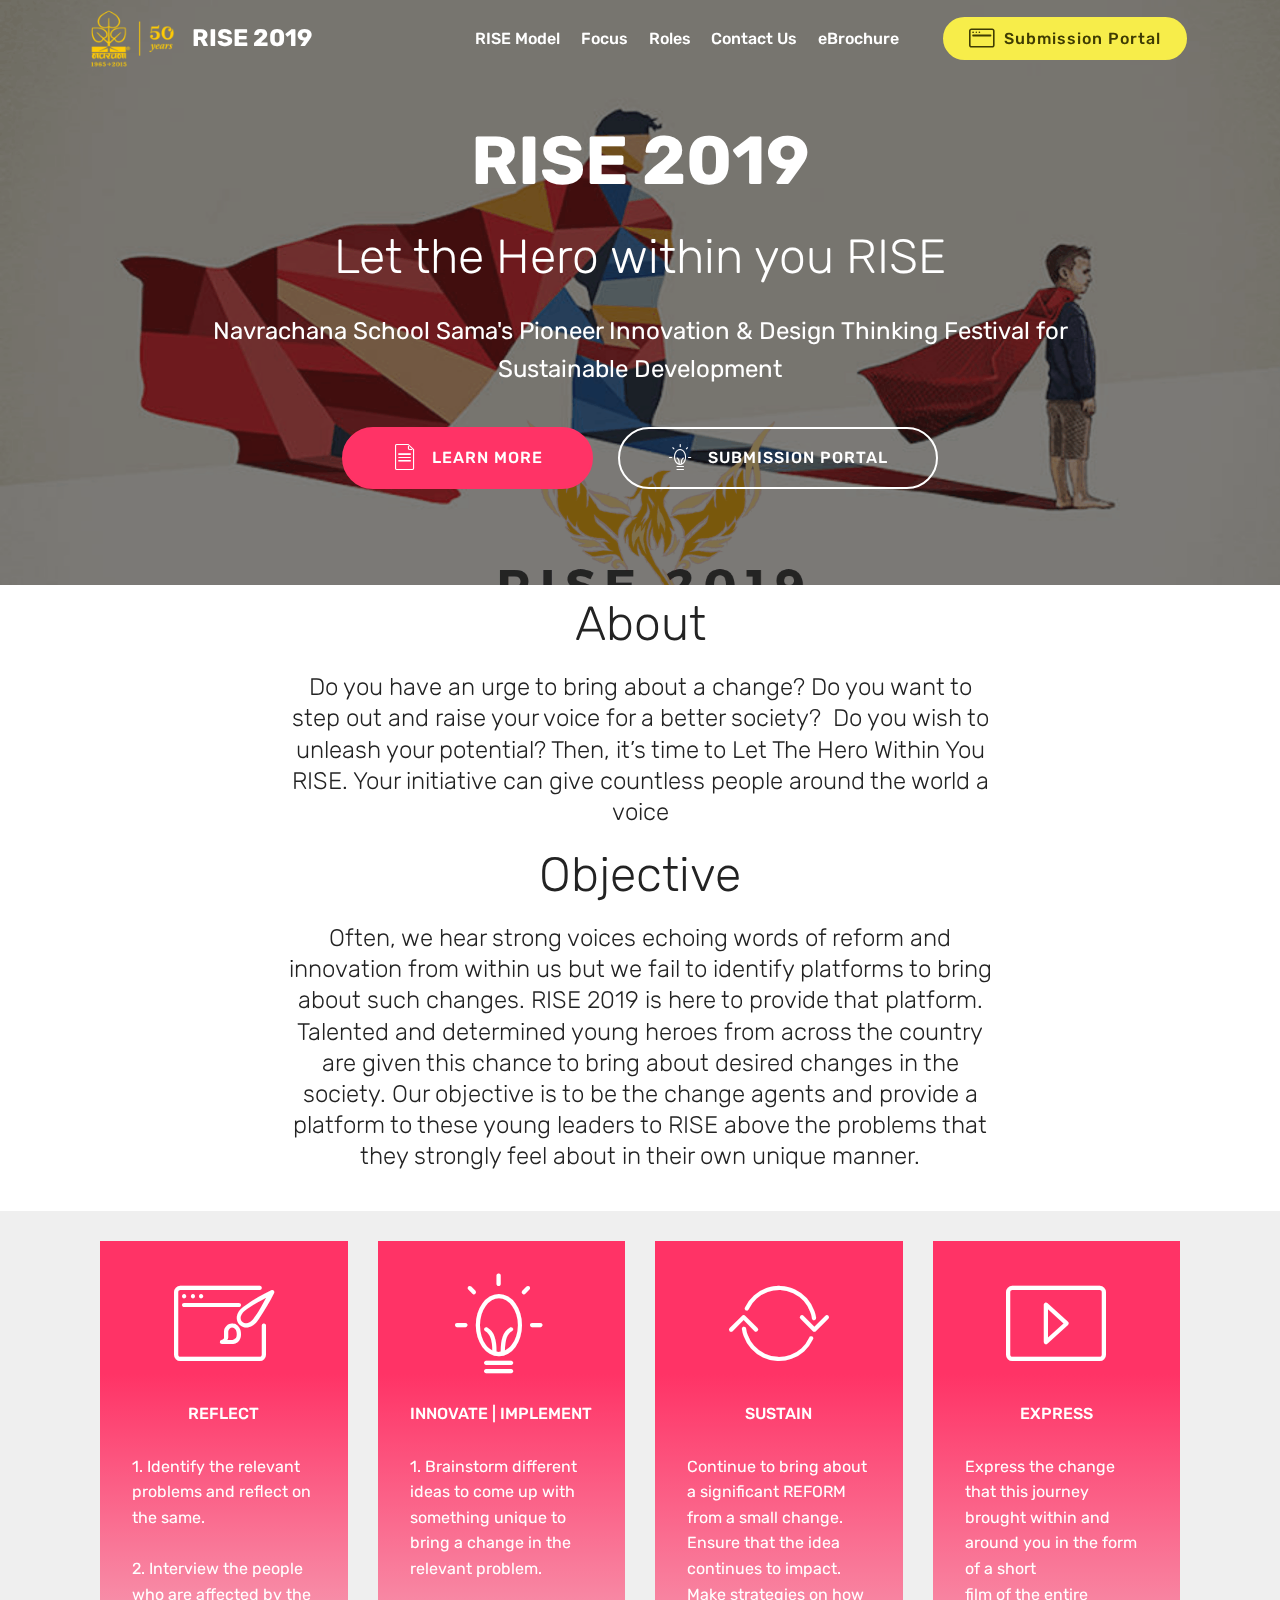
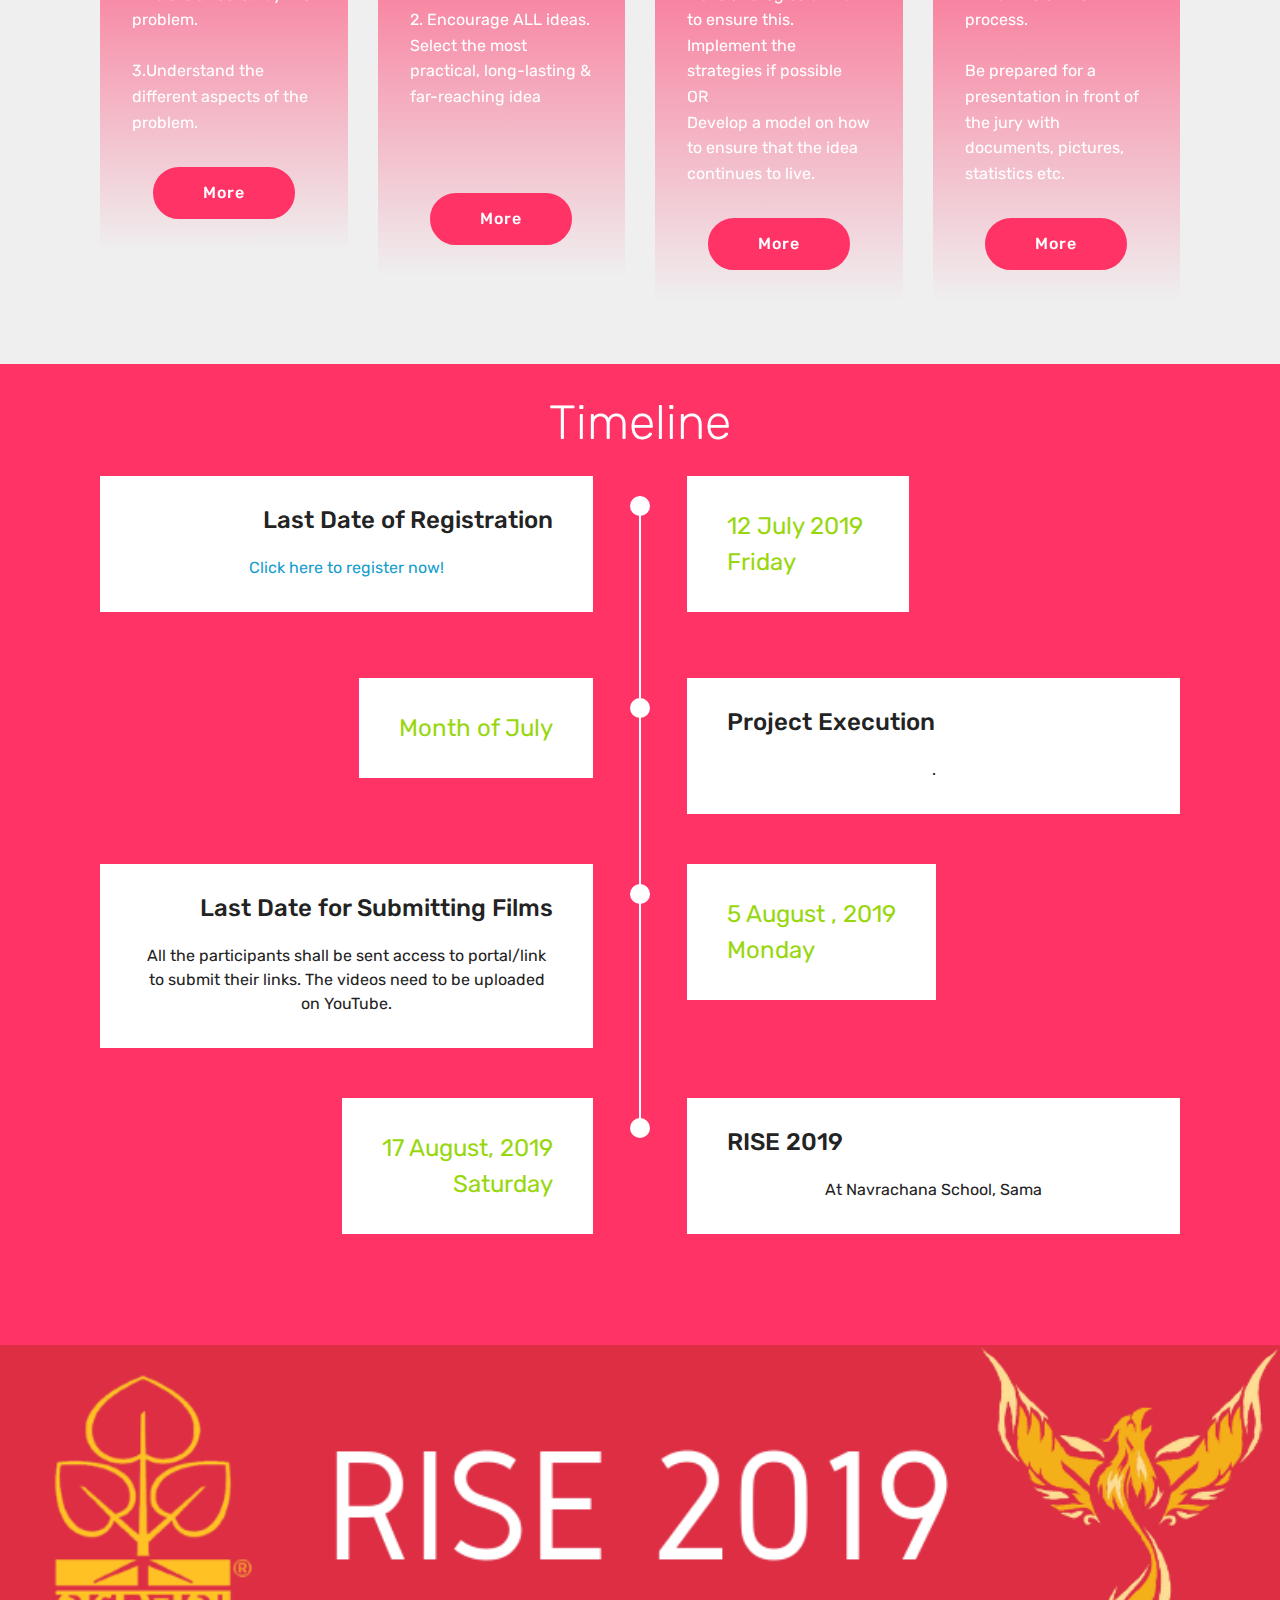
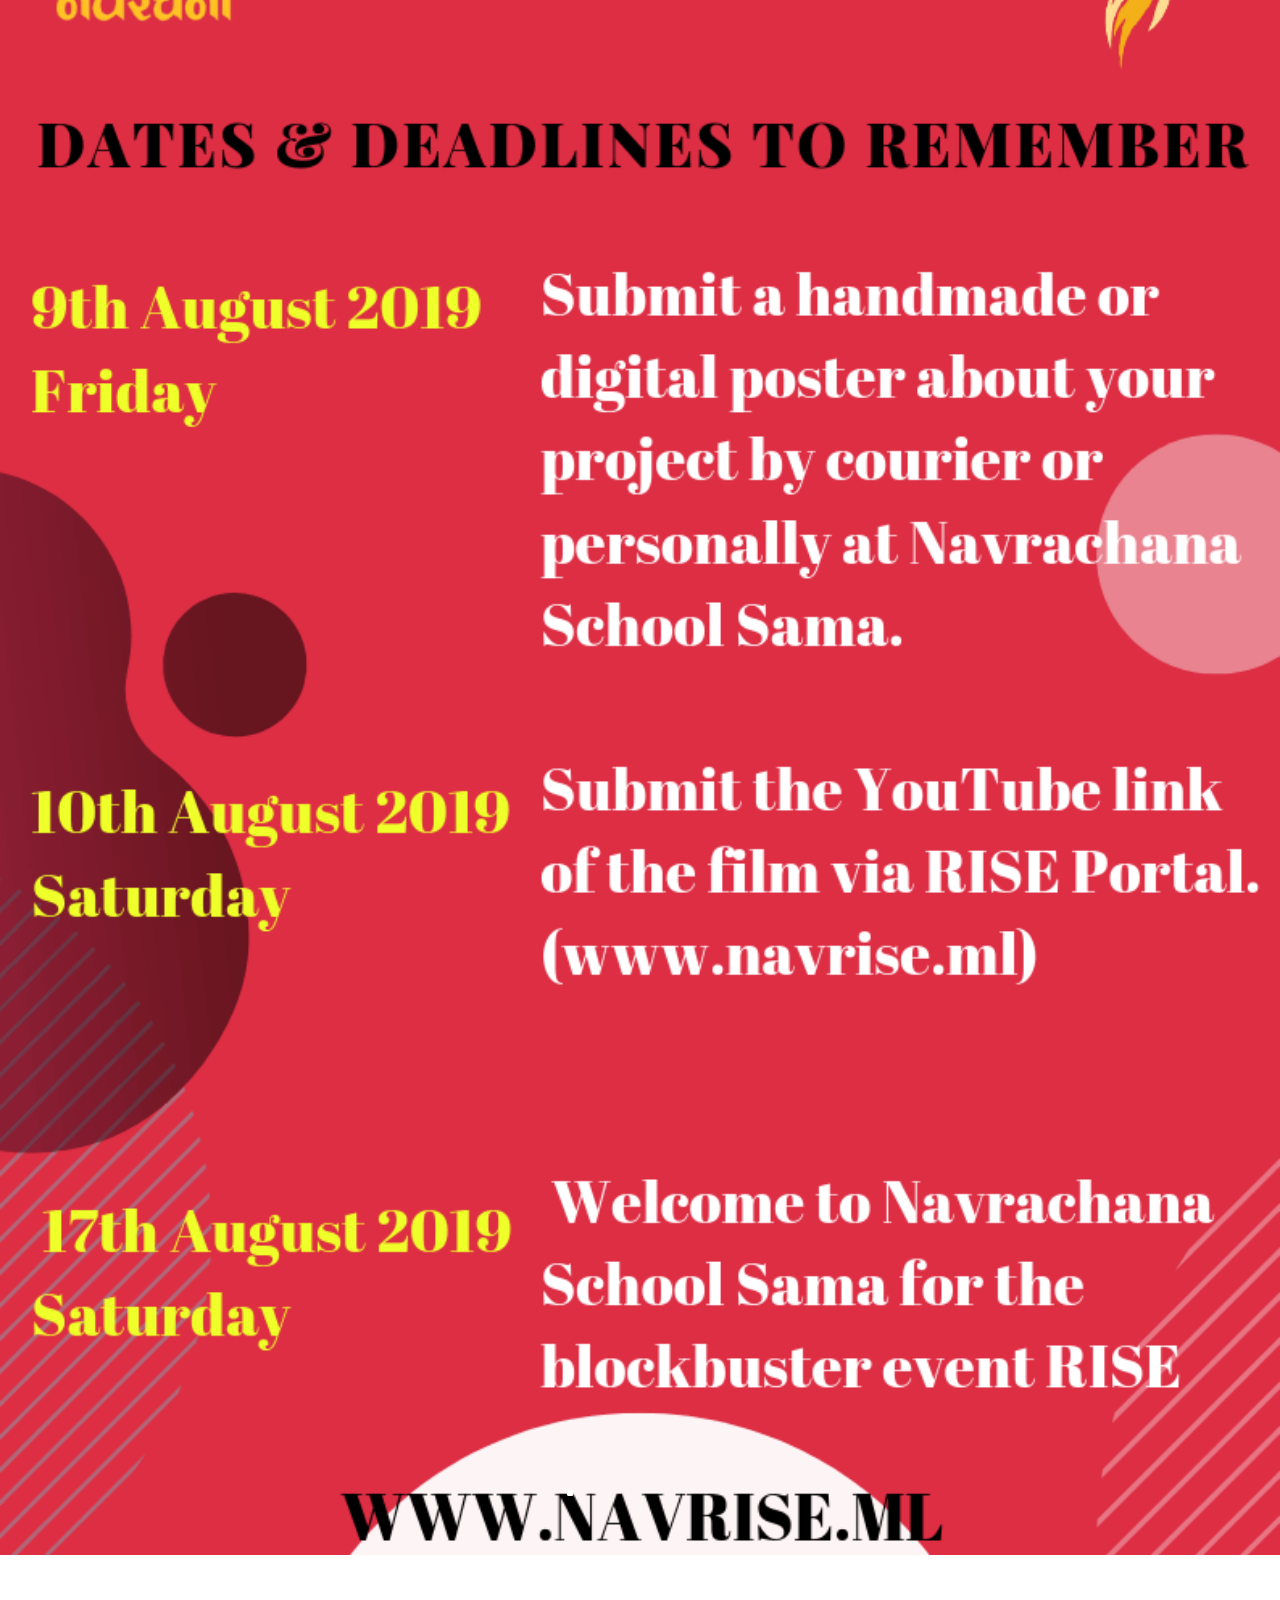
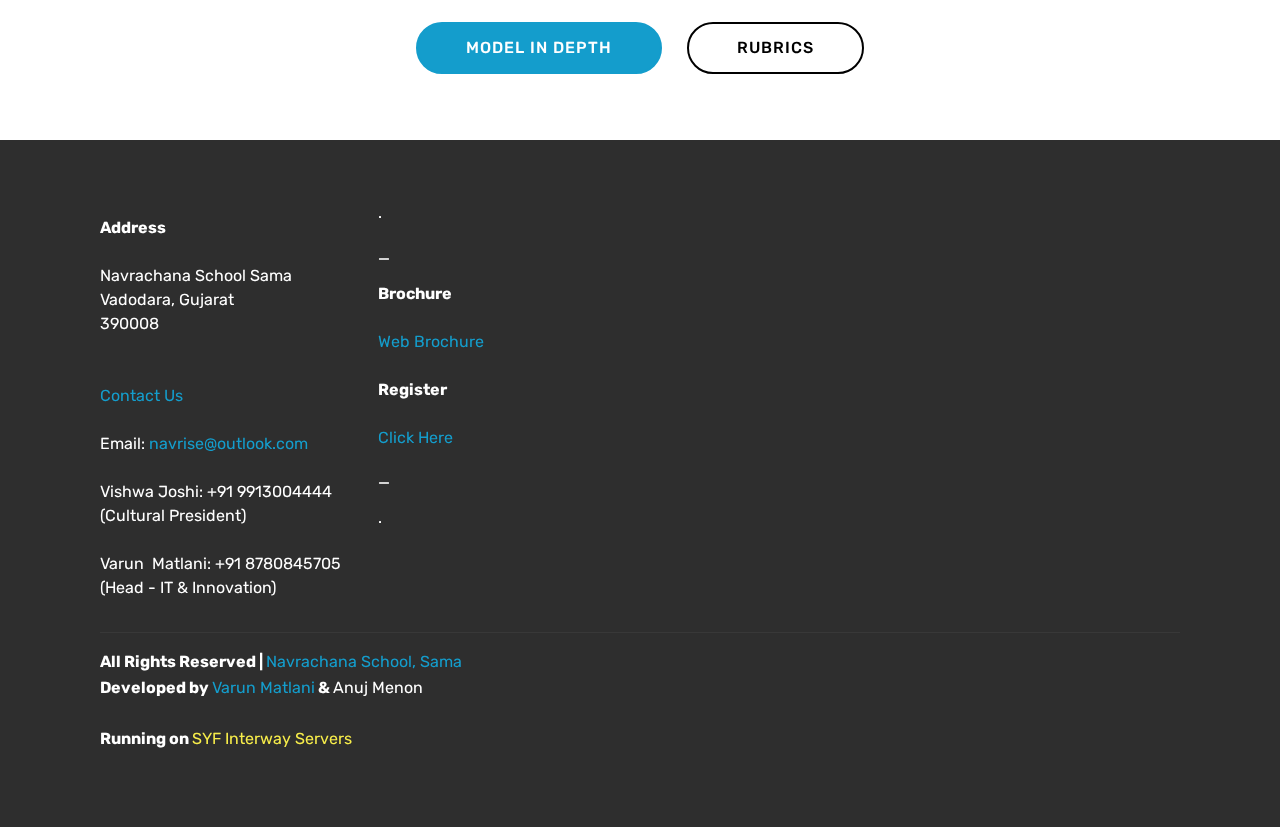
==== commit 7a333652: "create github pages" ====
--- a/index.html
+++ b/index.html
@@ -24,7 +24,7 @@
   
 </head>
 <body>
-  <link rel="stylesheet" href="style.less" class="cid-rt8FjJ65sE" id="menu1-1" data-rv-view="24"><section class="menu cid-rt8FjJ65sE" once="menu" id="menu1-1">
+  <link rel="stylesheet" href="style.less" class="cid-rt8FjJ65sE" id="menu1-1" data-rv-view="144"><section class="menu cid-rt8FjJ65sE" once="menu" id="menu1-1">
 
     
 
@@ -60,7 +60,7 @@
     </nav>
 </section>
 
-<section class="engine"><a href="https://mobirise.info/y">free html site templates</a></section><section class="header1 cid-rt8EdoGdxq mbr-parallax-background" id="header1-0">
+<section class="engine"><a href="https://mobirise.info/z">best css templates</a></section><section class="header1 cid-rt8EdoGdxq mbr-parallax-background" id="header1-0">
 
     
 
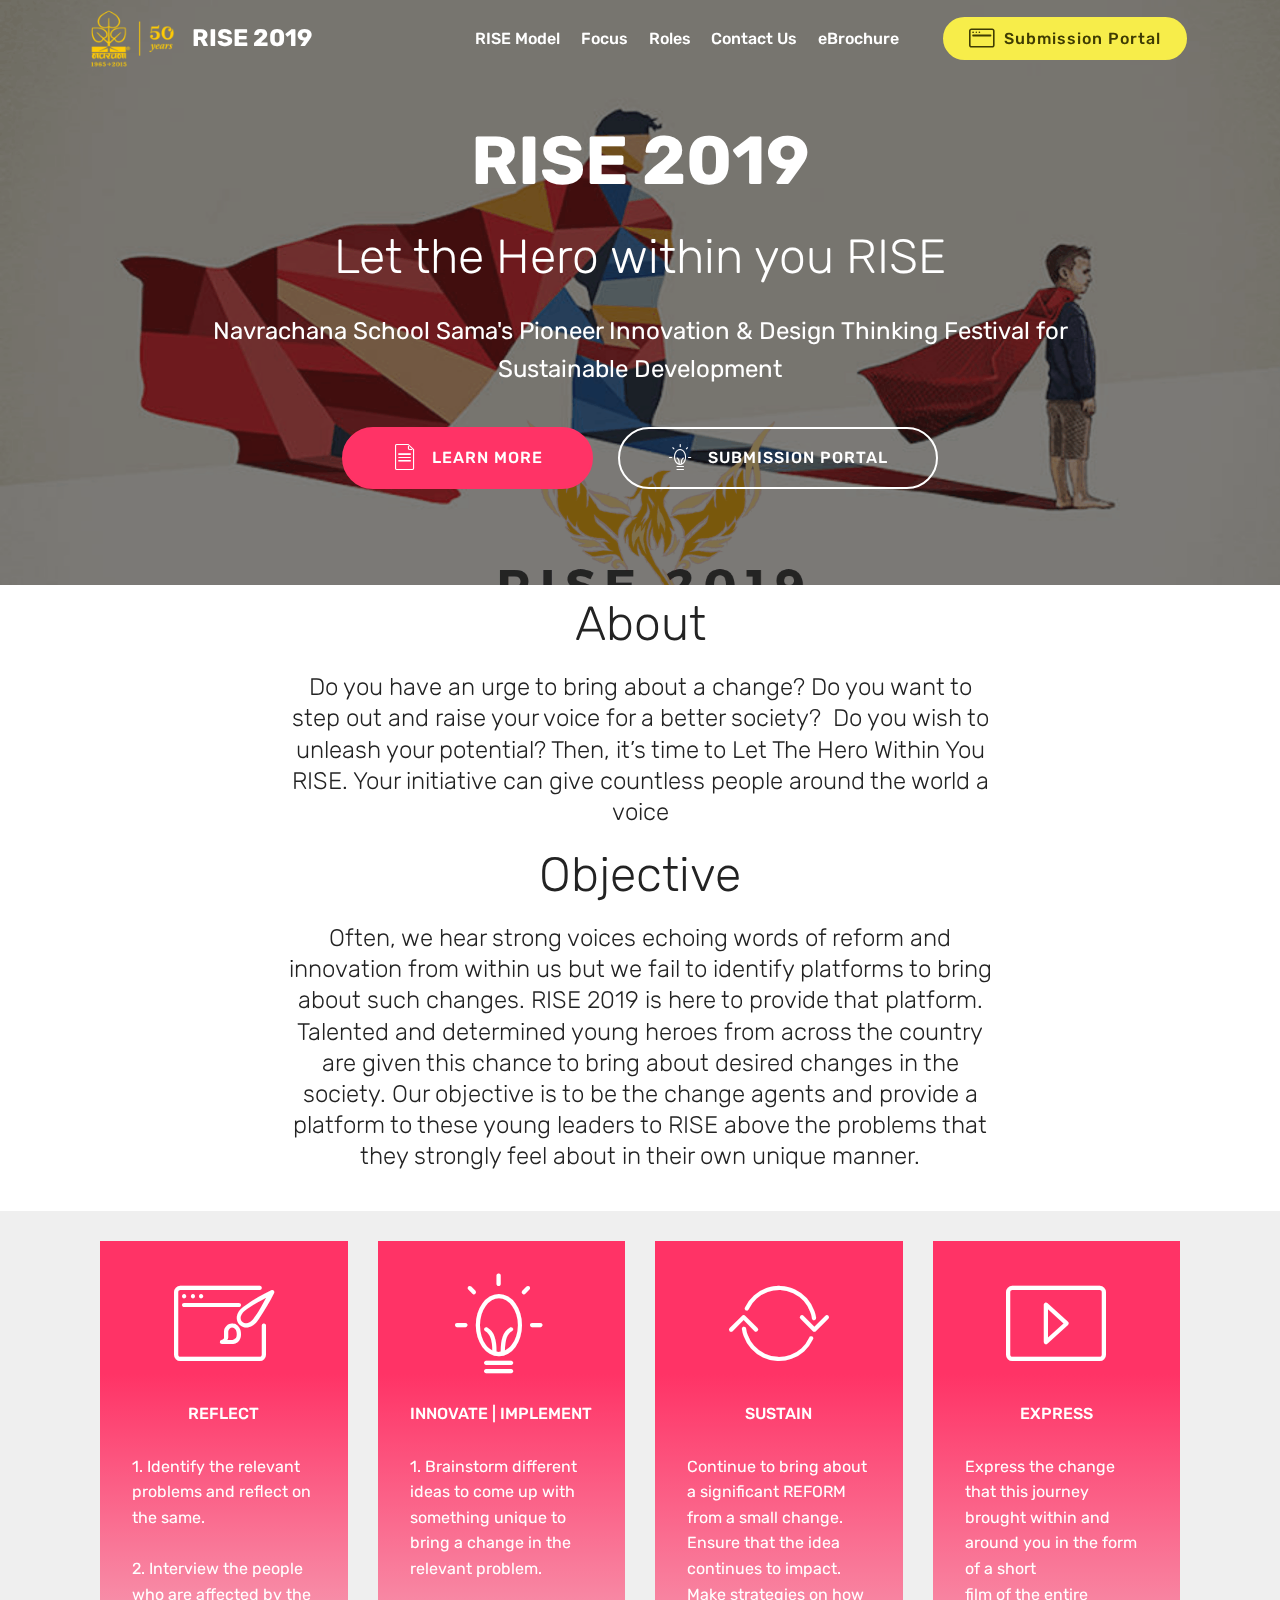
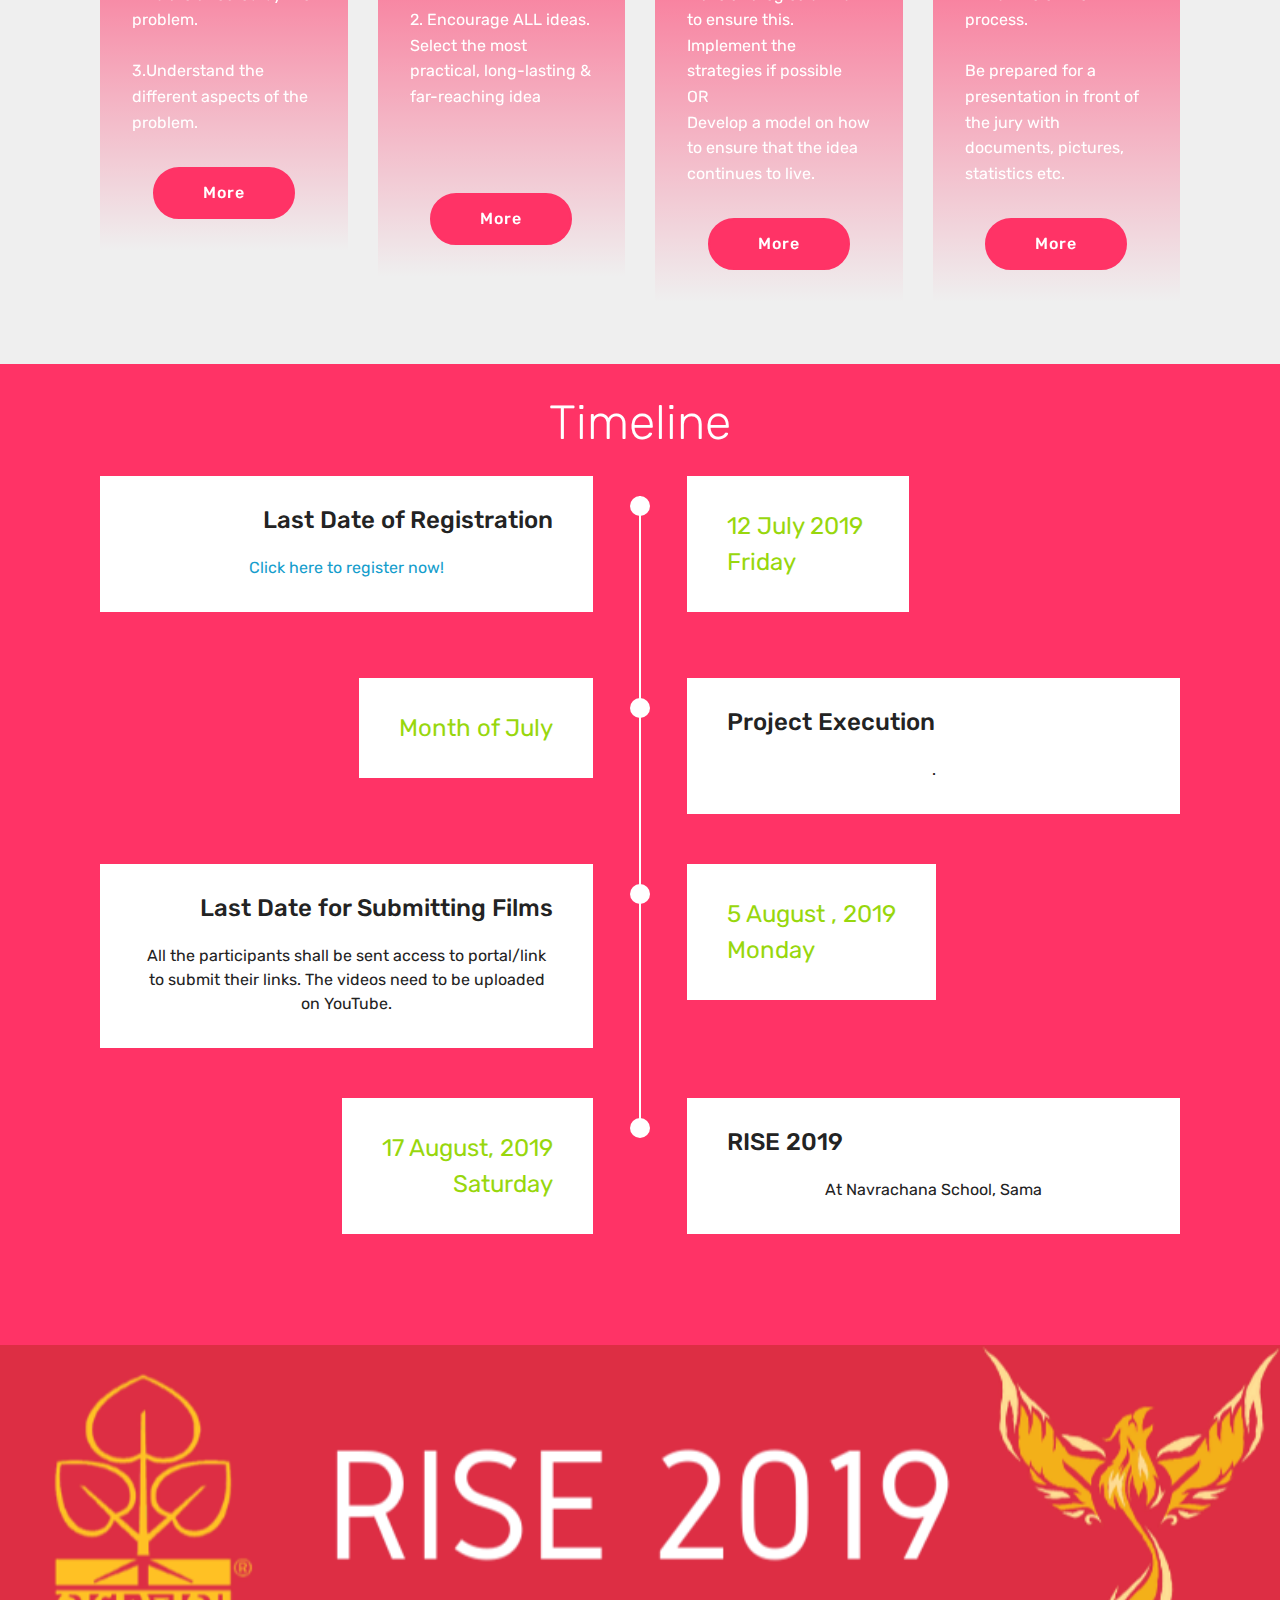
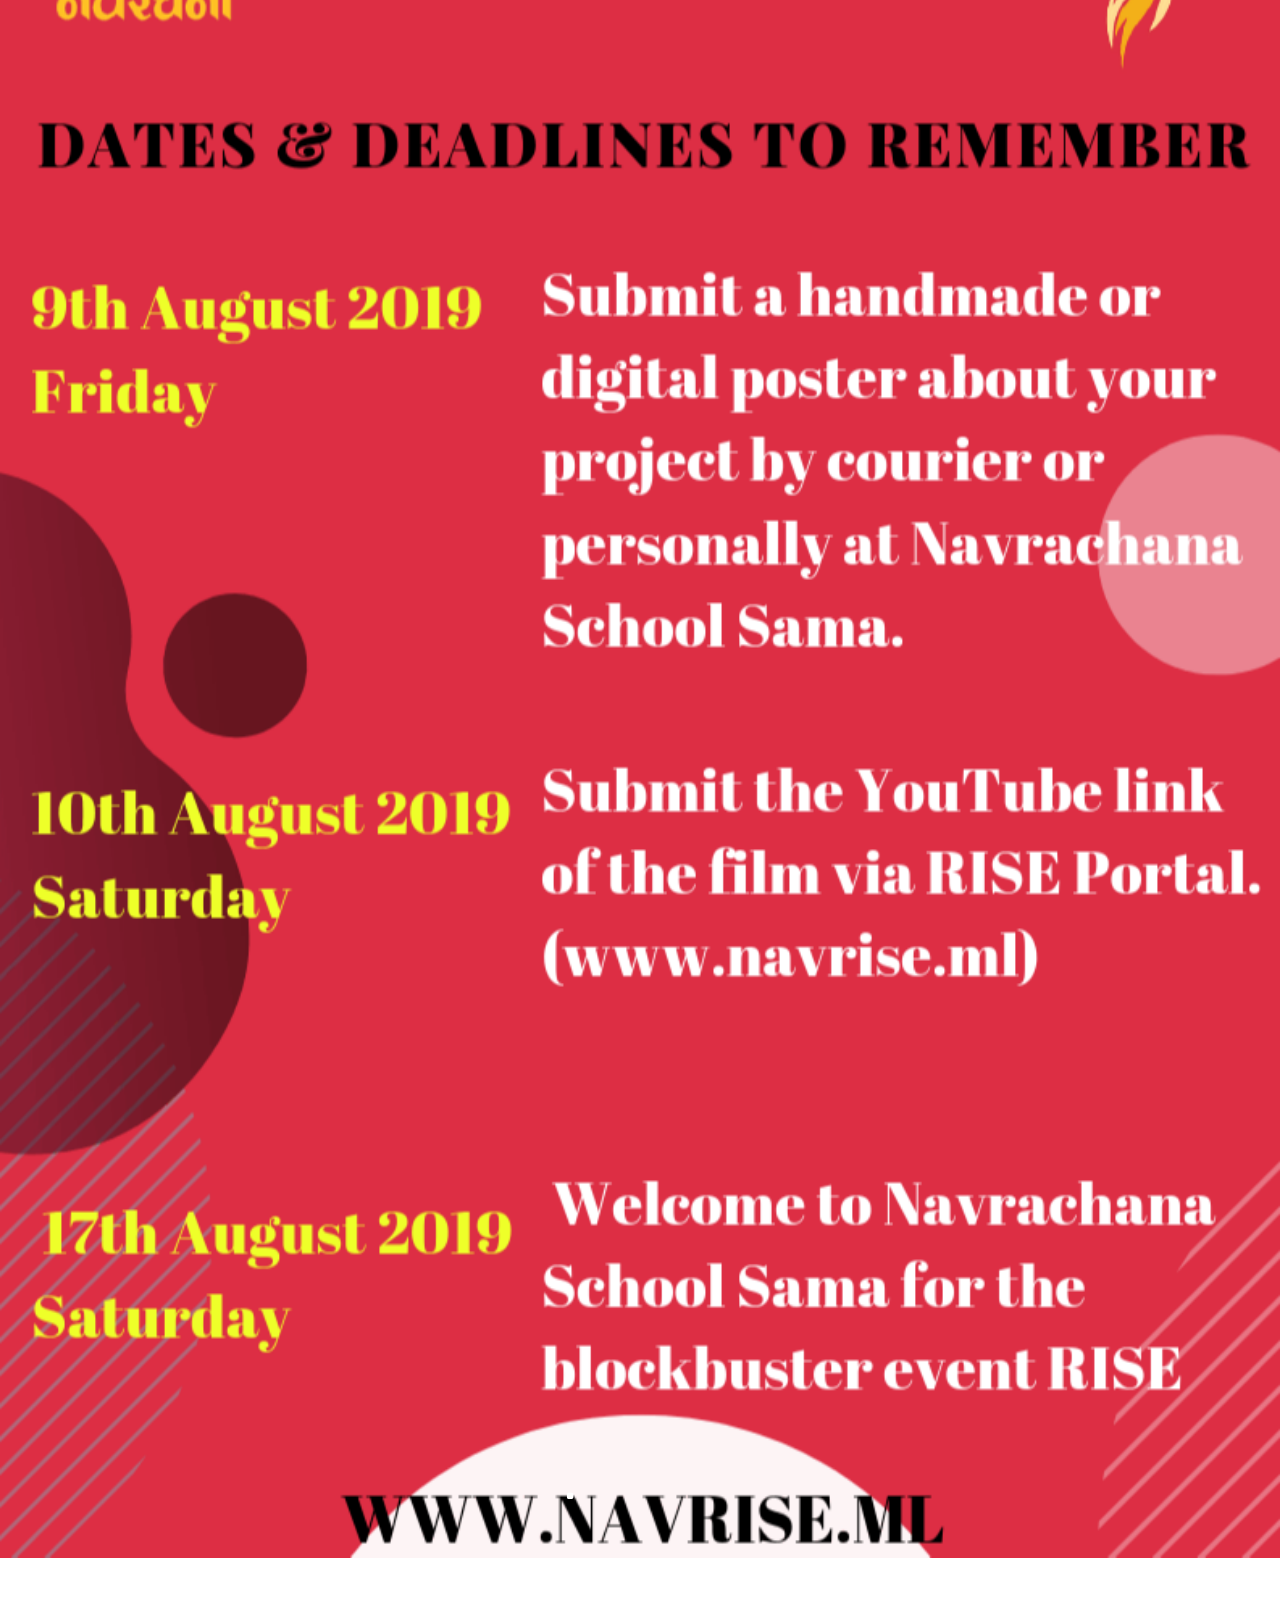
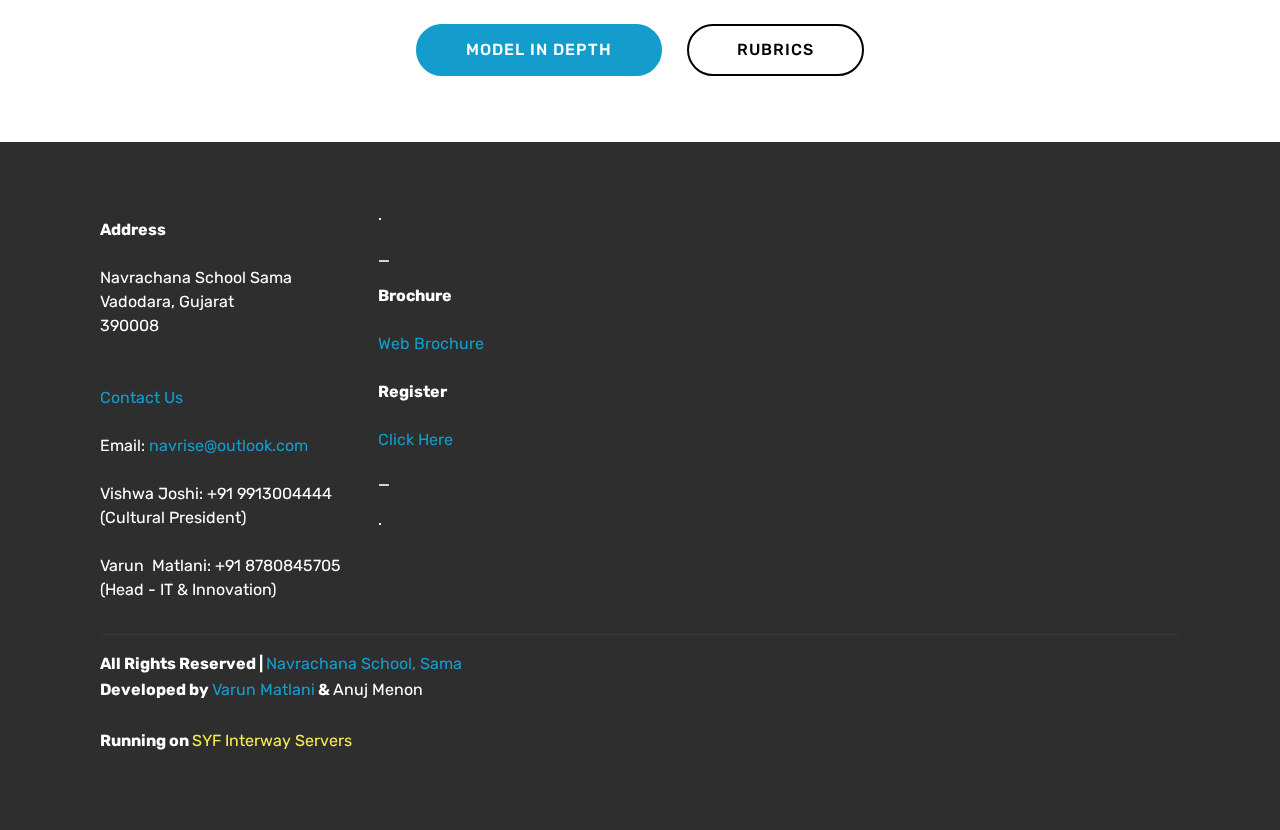
==== commit d709790e: "create github pages" ====
--- a/index.html
+++ b/index.html
@@ -24,7 +24,7 @@
   
 </head>
 <body>
-  <link rel="stylesheet" href="style.less" class="cid-rt8FjJ65sE" id="menu1-1" data-rv-view="144"><section class="menu cid-rt8FjJ65sE" once="menu" id="menu1-1">
+  <link rel="stylesheet" href="style.less" class="cid-rt8FjJ65sE" id="menu1-1" data-rv-view="259"><section class="menu cid-rt8FjJ65sE" once="menu" id="menu1-1">
 
     
 
@@ -60,7 +60,7 @@
     </nav>
 </section>
 
-<section class="engine"><a href="https://mobirise.info/z">best css templates</a></section><section class="header1 cid-rt8EdoGdxq mbr-parallax-background" id="header1-0">
+<section class="engine"><a href="https://mobirise.info/t">free amp template</a></section><section class="header1 cid-rt8EdoGdxq mbr-parallax-background" id="header1-0">
 
     
 
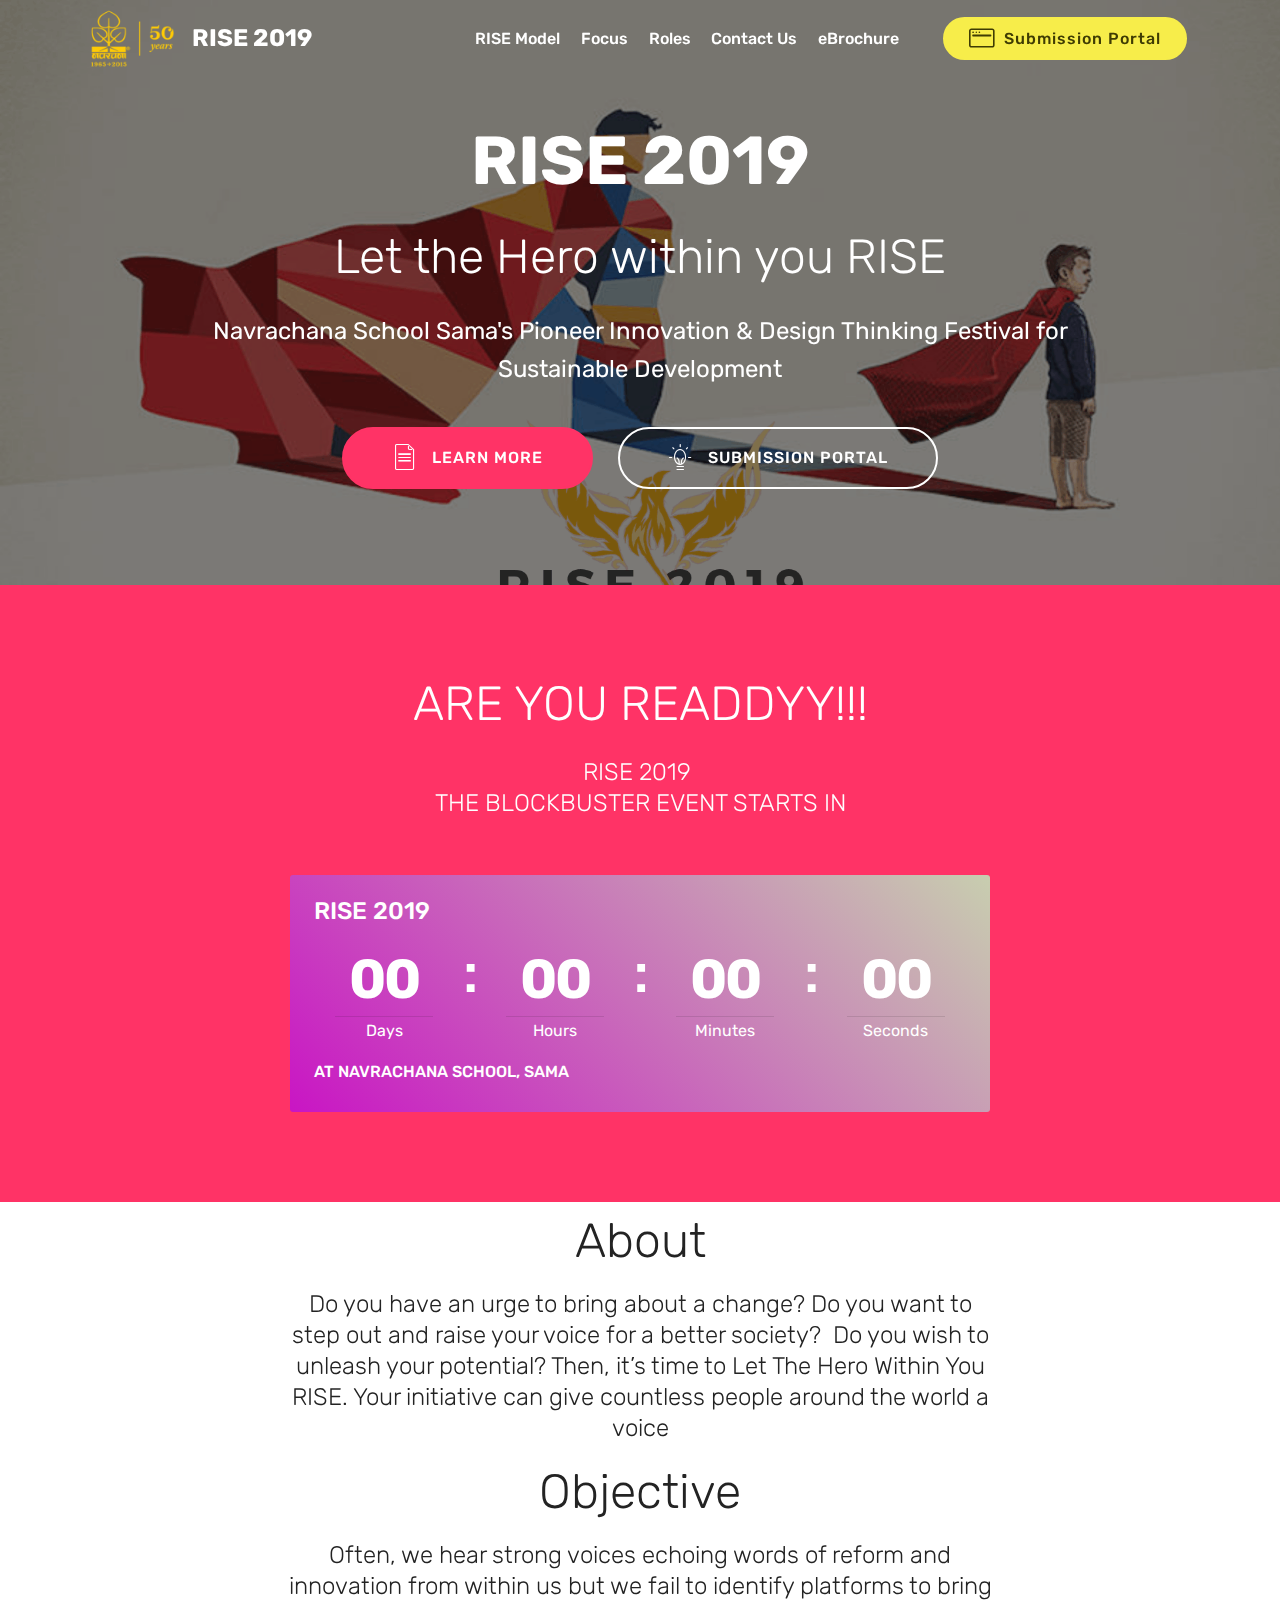
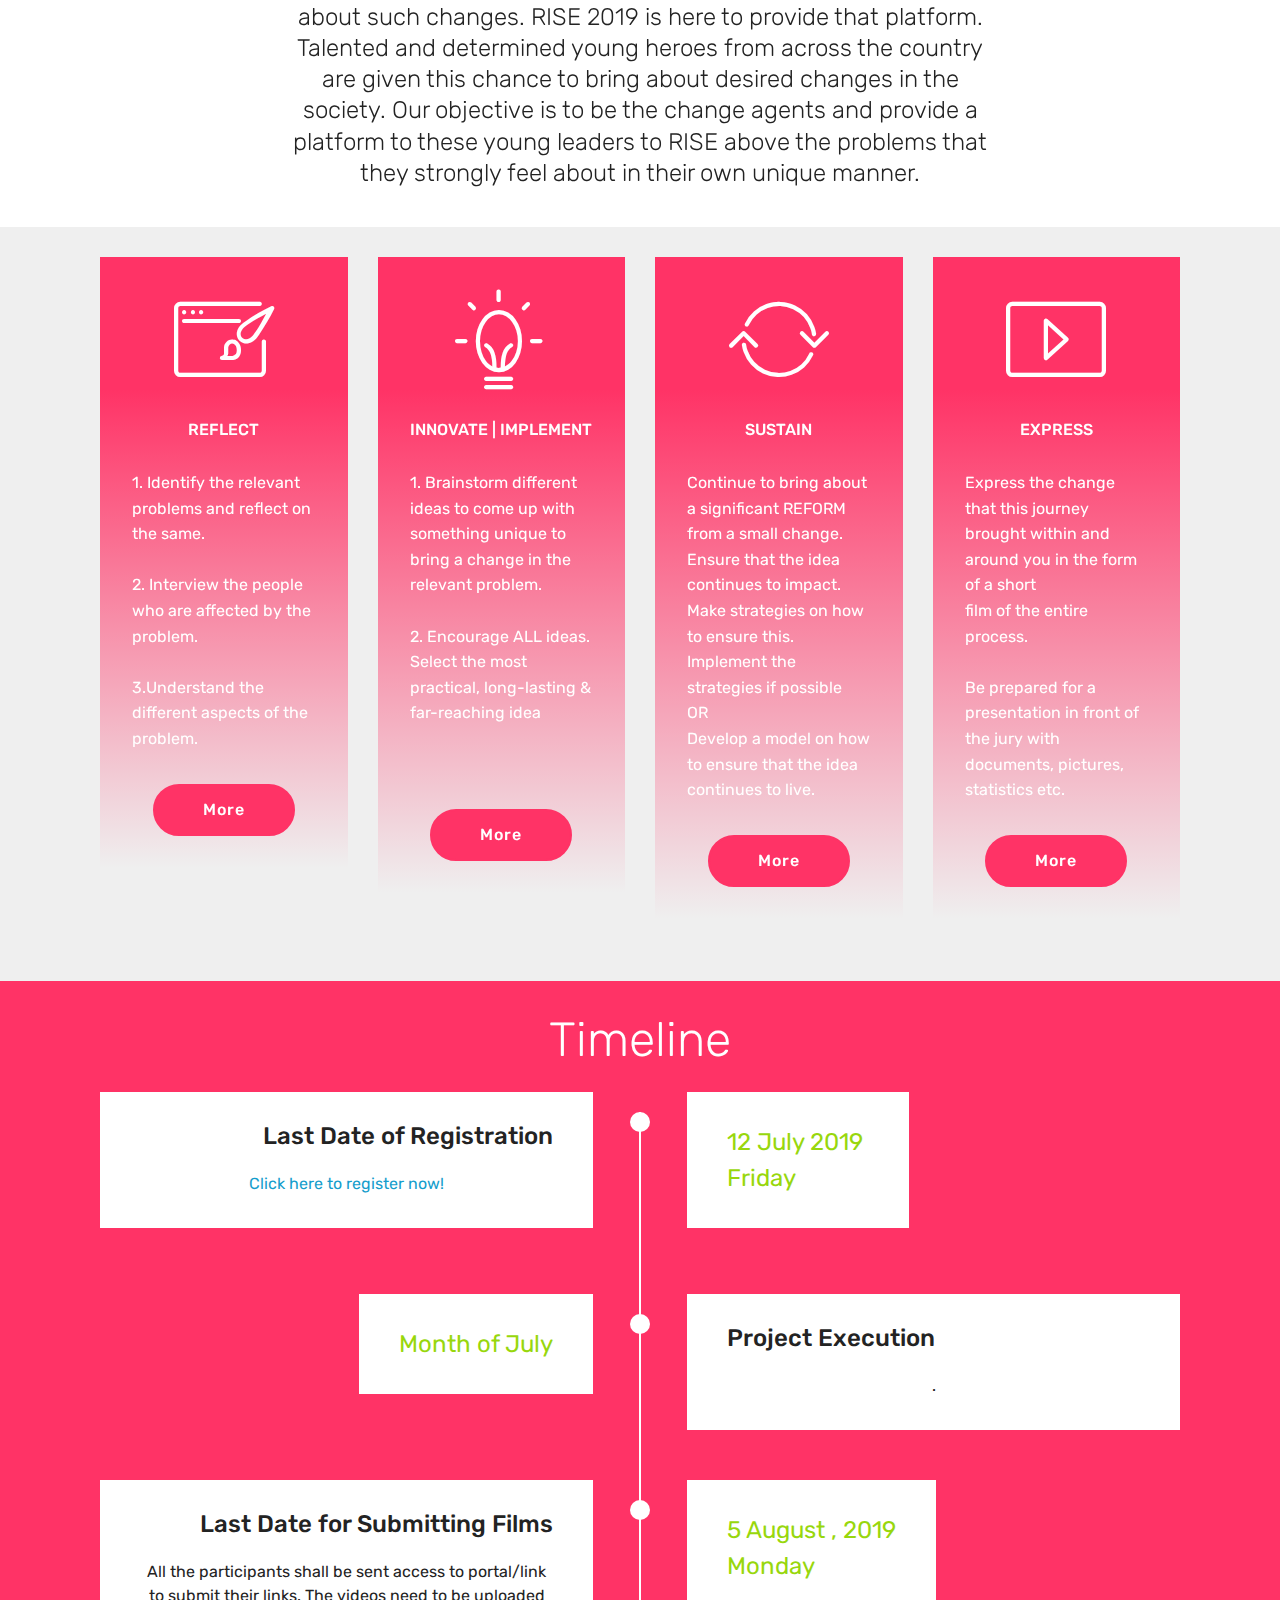
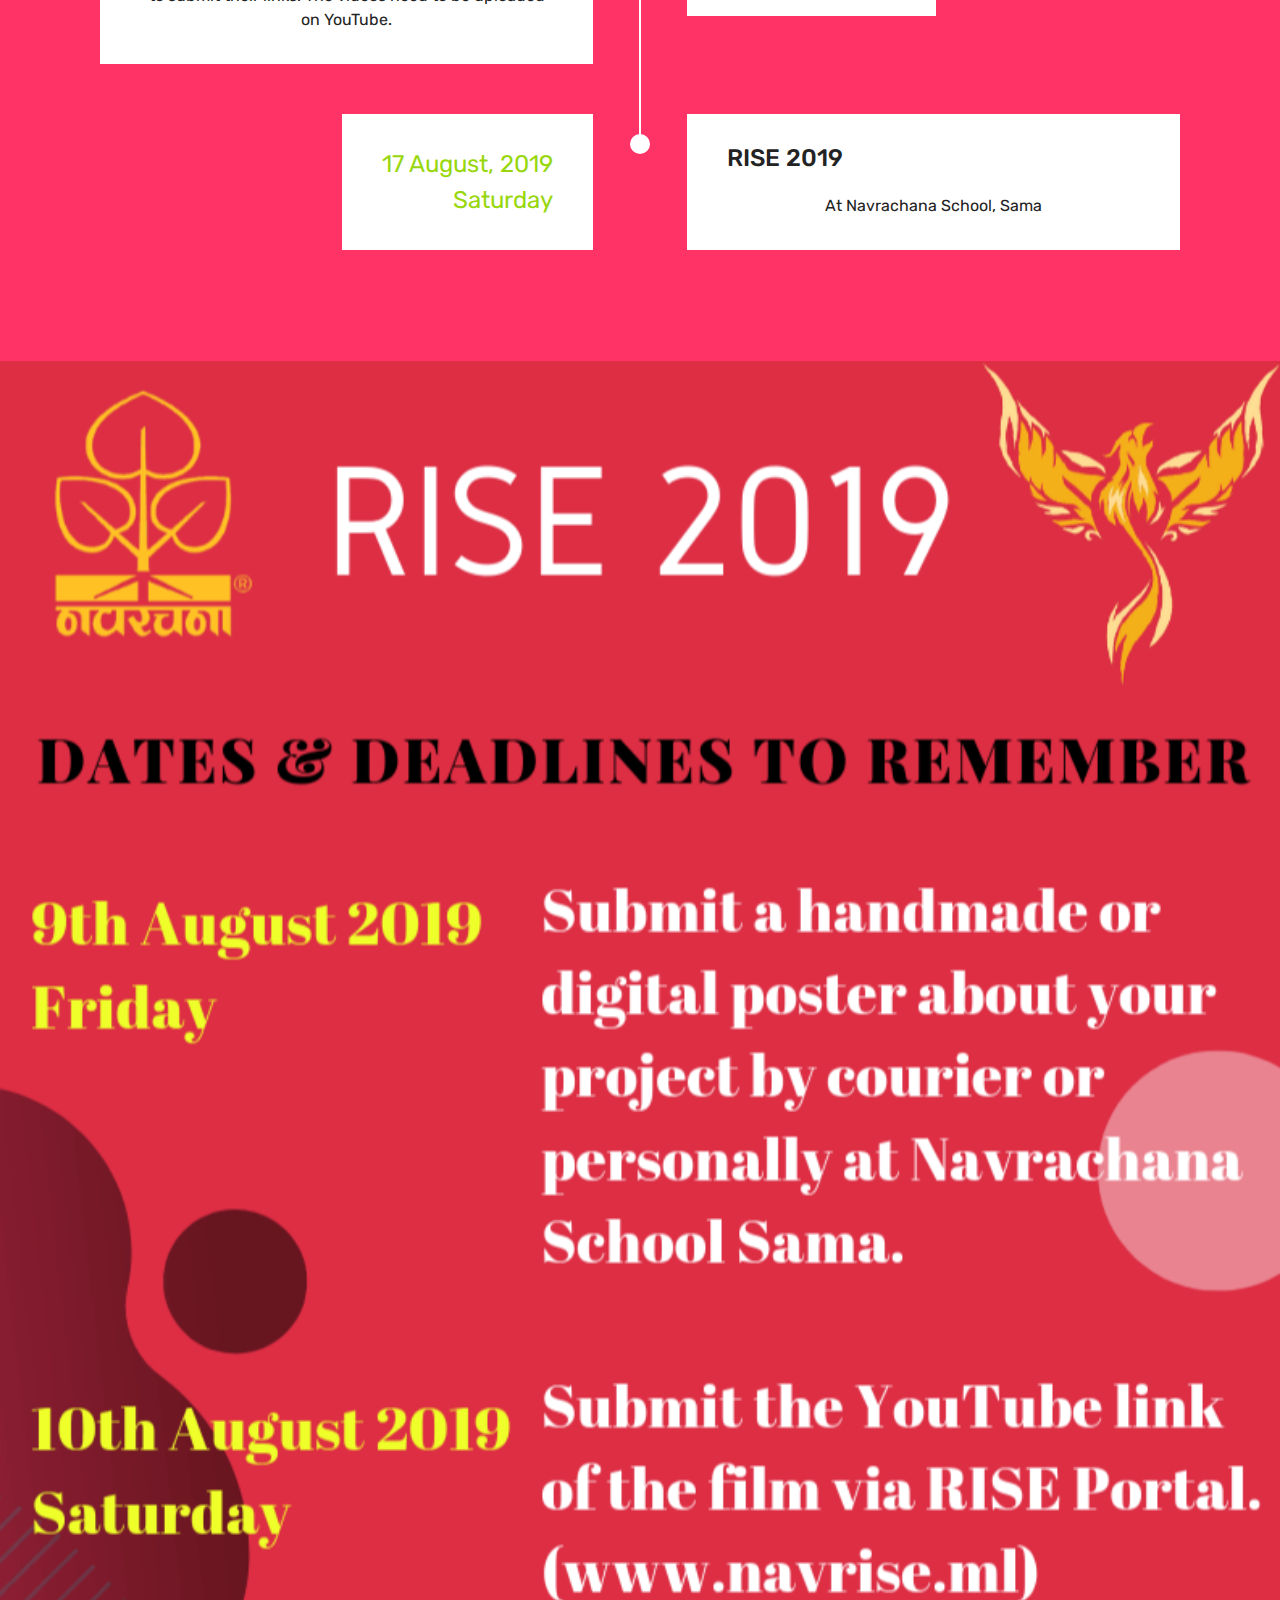
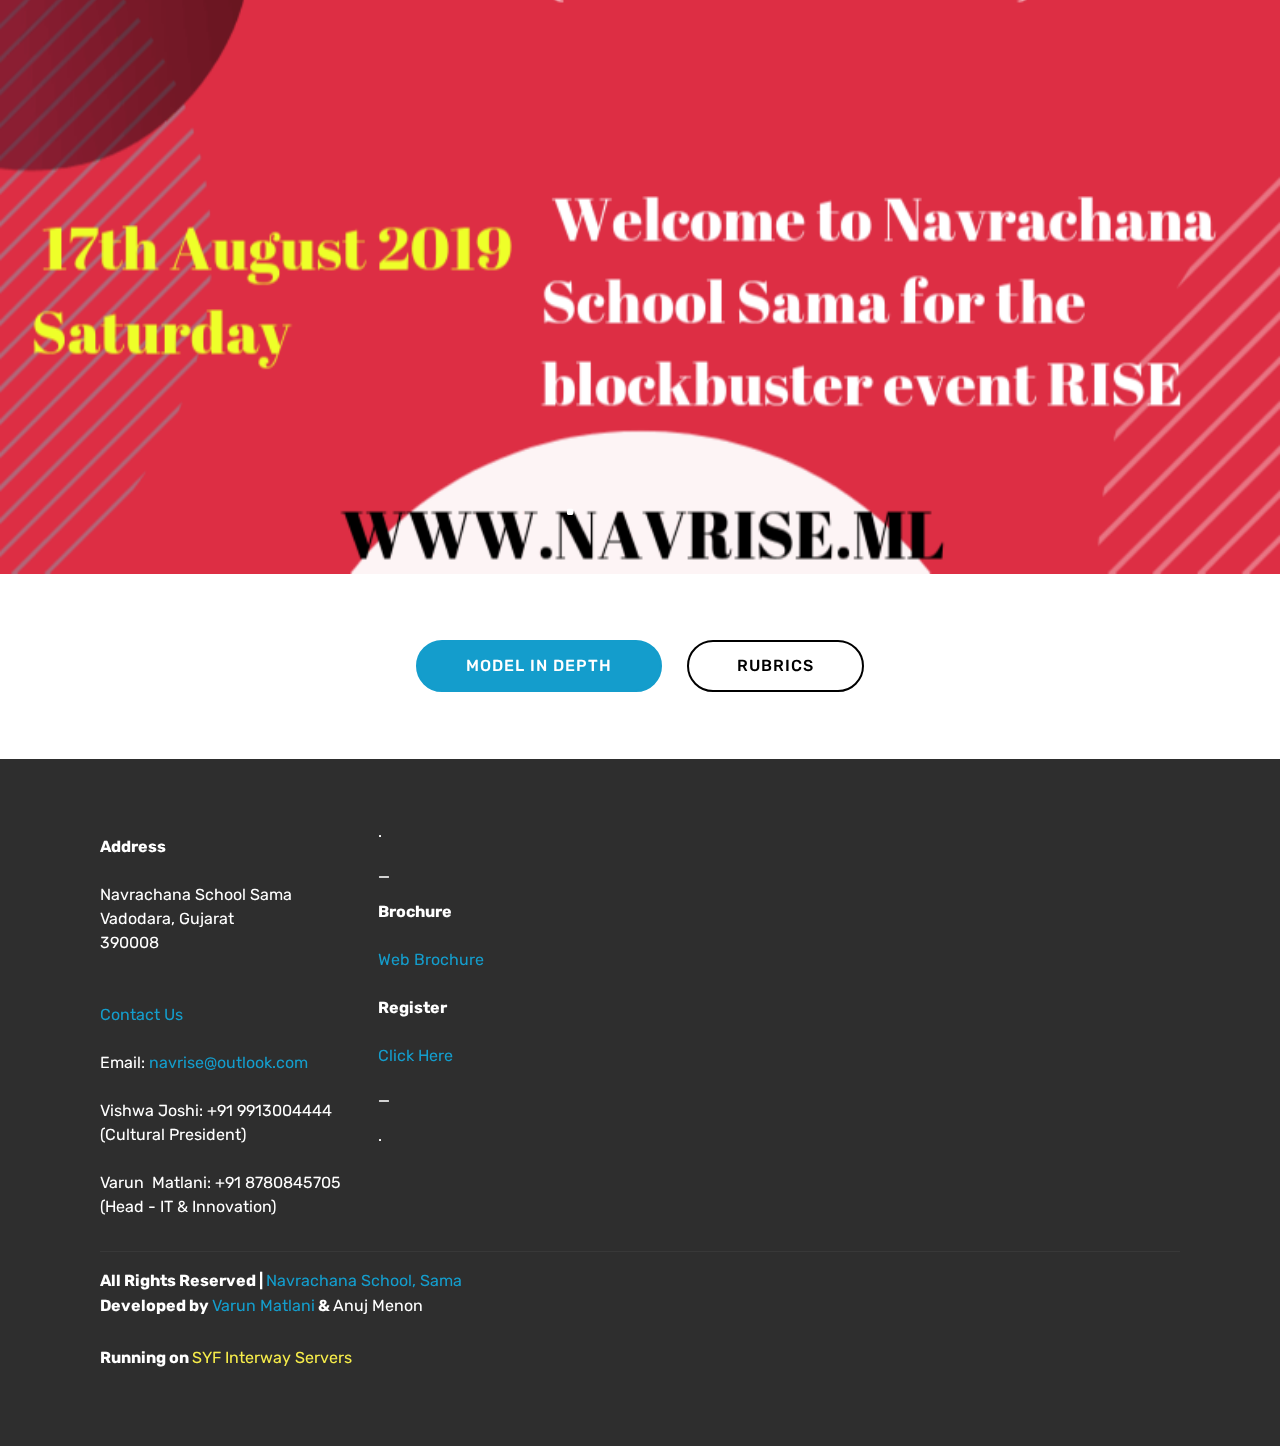
==== commit d9348ff9: "create github pages" ====
--- a/index.html
+++ b/index.html
@@ -24,7 +24,7 @@
   
 </head>
 <body>
-  <link rel="stylesheet" href="style.less" class="cid-rt8FjJ65sE" id="menu1-1" data-rv-view="259"><section class="menu cid-rt8FjJ65sE" once="menu" id="menu1-1">
+  <link rel="stylesheet" href="style.less" class="cid-rt8FjJ65sE" id="menu1-1" data-rv-view="145"><section class="menu cid-rt8FjJ65sE" once="menu" id="menu1-1">
 
     
 
@@ -60,7 +60,7 @@
     </nav>
 </section>
 
-<section class="engine"><a href="https://mobirise.info/t">free amp template</a></section><section class="header1 cid-rt8EdoGdxq mbr-parallax-background" id="header1-0">
+<section class="engine"><a href="https://mobirise.info/r">bootstrap template</a></section><section class="header1 cid-rt8EdoGdxq mbr-parallax-background" id="header1-0">
 
     
 
@@ -85,6 +85,37 @@
 
 </section>
 
+<section class="countdown2 cid-ryu5bdeiJX" id="countdown2-23">
+
+    
+
+    
+
+    <div class="container">
+        <h2 class="mbr-section-title pb-3 align-center mbr-fonts-style display-2">
+            ARE YOU READDYY!!!</h2>
+        <h3 class="mbr-section-subtitle align-center mbr-fonts-style display-5">RISE 2019&nbsp;<br>THE BLOCKBUSTER EVENT STARTS IN</h3>
+    </div>
+    <div class="container pt-5 mt-2">
+        <div class=" countdown-cont align-center p-4">
+            <div class="event-name align-left mbr-white ">
+                <h4 class="mbr-fonts-style display-5">RISE 2019</h4>
+            </div>
+            <div class="countdown align-center py-2" data-due-date="2019/08/17">
+            </div>
+            <div class="daysCountdown" title="Days"></div>
+            <div class="hoursCountdown" title="Hours"></div>
+            <div class="minutesCountdown" title="Minutes"></div>
+            <div class="secondsCountdown" title="Seconds"></div>
+            <div class="event-date align-left mbr-white">
+                <h5 class="mbr-fonts-style display-7">AT NAVRACHANA SCHOOL, SAMA</h5>
+            </div>
+        </div>
+
+        
+    </div>
+</section>
+
 <section class="mbr-section content4 cid-rt8FHrI80V" id="content4-2">
 
     
@@ -379,6 +410,7 @@
   <script src="assets/bootstrap/js/bootstrap.min.js"></script>
   <script src="assets/dropdown/js/script.min.js"></script>
   <script src="assets/touchswipe/jquery.touch-swipe.min.js"></script>
+  <script src="assets/countdown/jquery.countdown.min.js"></script>
   <script src="assets/smoothscroll/smooth-scroll.js"></script>
   <script src="assets/parallax/jarallax.min.js"></script>
   <script src="assets/theme/js/script.js"></script>
--- a/assets/mobirise/css/mbr-additional.css
+++ b/assets/mobirise/css/mbr-additional.css
@@ -1778,6 +1778,106 @@
 .cid-rt8FjJ65sE .dropdown-item:hover {
   color: #c1c1c1 !important;
 }
+.cid-ryu5bdeiJX {
+  padding-top: 90px;
+  padding-bottom: 90px;
+  background-color: #ff3366;
+}
+.cid-ryu5bdeiJX .mbr-section-subtitle {
+  color: #ffffff;
+  font-weight: 300;
+}
+.cid-ryu5bdeiJX .number-wrap {
+  color: #ffffff;
+  border-color: rgba(255, 255, 255, 0.15);
+  position: relative;
+  display: inline-block;
+  text-align: center;
+  padding: 5px 10px 13px 10px;
+  margin: 0;
+  min-width: 118px;
+  border-radius: 2px;
+  max-width: 100%;
+}
+.cid-ryu5bdeiJX .number {
+  font-style: normal;
+  font-weight: 700;
+  text-transform: none;
+  letter-spacing: -2px;
+  font-size: 55px;
+  word-spacing: 0;
+  line-height: 1.3;
+  color: #ffffff;
+}
+.cid-ryu5bdeiJX .period {
+  display: block;
+  padding-top: 2px;
+  border-top: 1px solid rgba(0, 0, 0, 0.1);
+}
+.cid-ryu5bdeiJX .dot {
+  position: absolute;
+  top: -10px;
+  right: -1em;
+  width: 1em;
+  display: block;
+  font-size: 55px;
+  height: 83%;
+  overflow: hidden;
+  font-style: normal;
+  font-weight: 700;
+  line-height: 89.65px;
+  text-transform: none;
+  letter-spacing: 0;
+  word-spacing: 0;
+  color: #ffffff;
+}
+.cid-ryu5bdeiJX .countdown-cont {
+  background: linear-gradient(45deg, #c915c4, #c8ceaf);
+  max-width: 700px;
+  border-radius: 3px;
+  margin: 0 auto;
+}
+@media (max-width: 768px) {
+  .cid-ryu5bdeiJX .dot {
+    display: none;
+  }
+  .cid-ryu5bdeiJX .col-xs-3 {
+    padding-left: 0;
+    padding-right: 0;
+    max-width: 25%;
+    flex: 0 0 25%;
+  }
+  .cid-ryu5bdeiJX .number-wrap {
+    min-width: auto;
+  }
+}
+@media (max-width: 576px) {
+  .cid-ryu5bdeiJX .row {
+    flex-wrap: nowrap;
+  }
+  .cid-ryu5bdeiJX .number {
+    white-space: nowrap;
+  }
+}
+@media (max-width: 440px) {
+  .cid-ryu5bdeiJX .number {
+    font-size: 30px;
+  }
+  .cid-ryu5bdeiJX .period {
+    font-size: 0.8rem;
+  }
+}
+@media (max-width: 300px) {
+  .cid-ryu5bdeiJX .number {
+    font-size: 20px;
+  }
+  .cid-ryu5bdeiJX .period {
+    font-size: 0.6rem;
+  }
+}
+.cid-ryu5bdeiJX H2 {
+  color: #ffffff;
+}
 .cid-rt8FHrI80V {
   padding-top: 15px;
   padding-bottom: 15px;
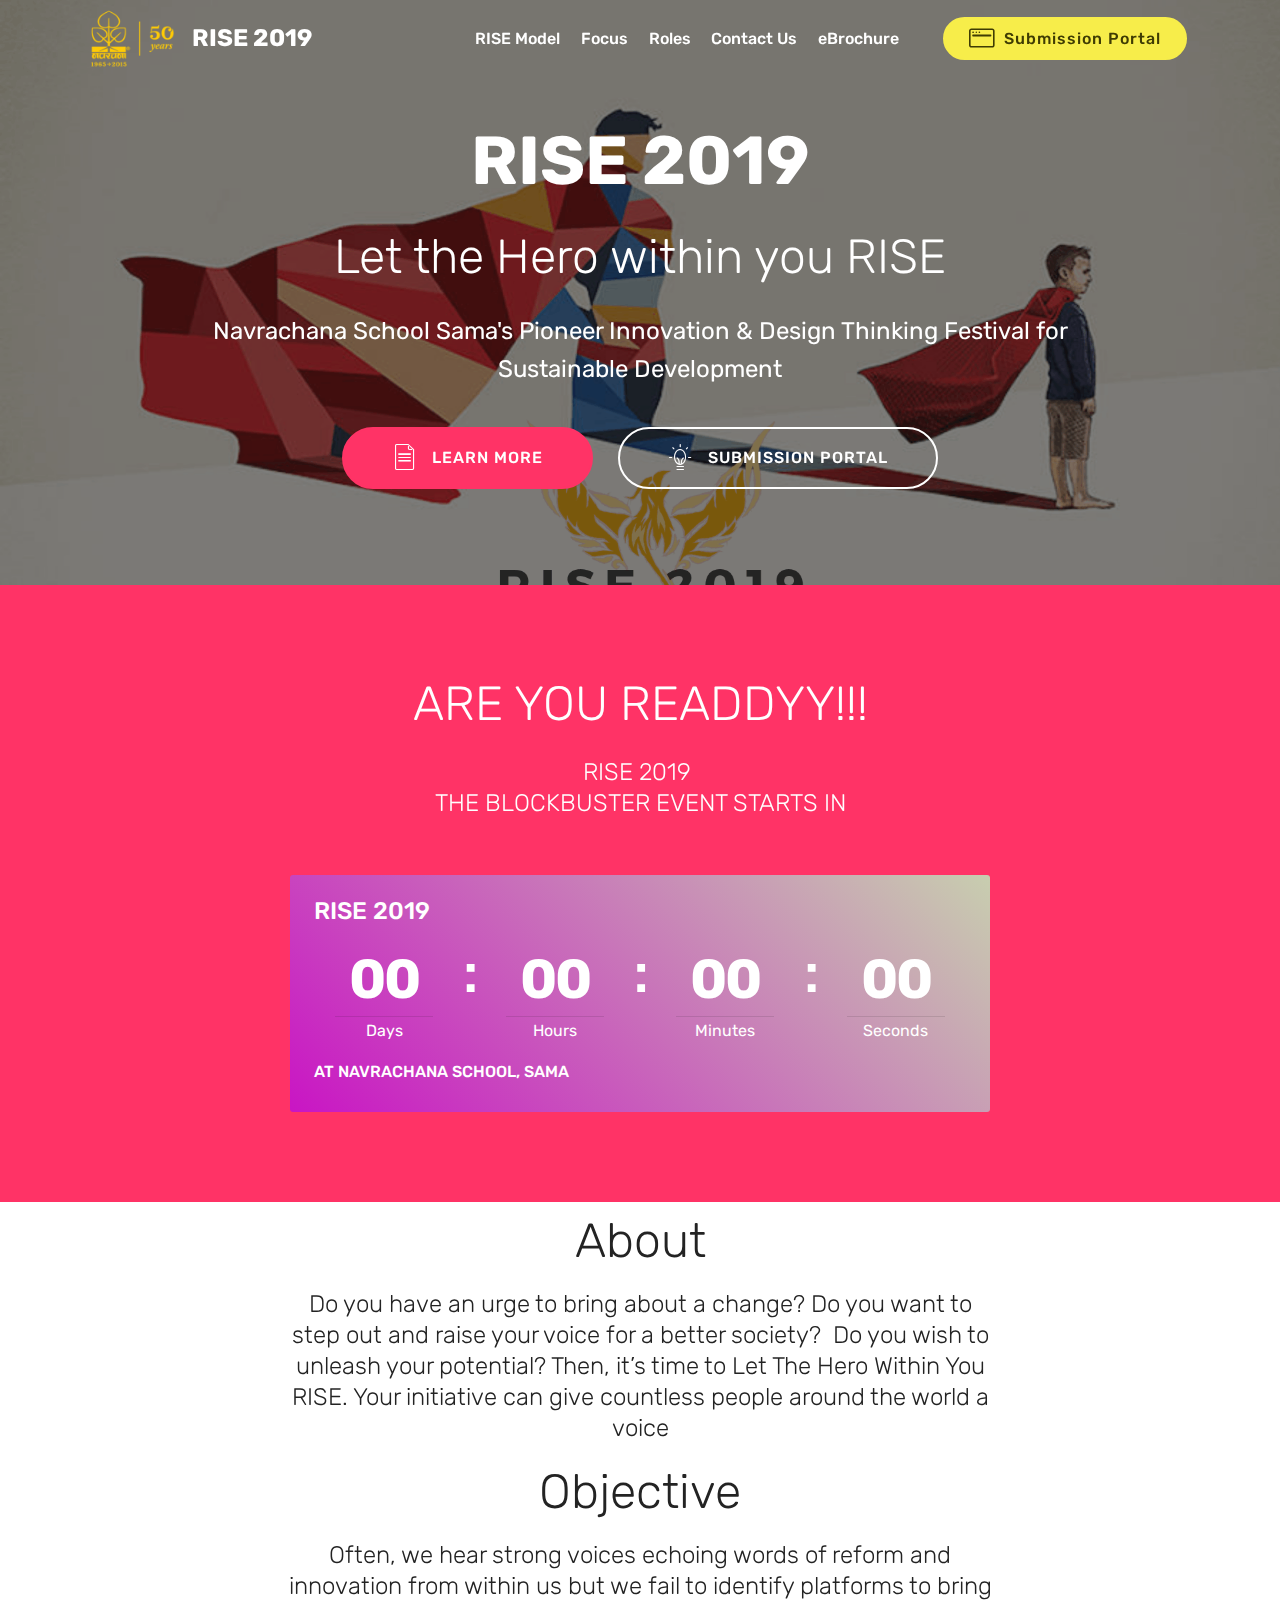
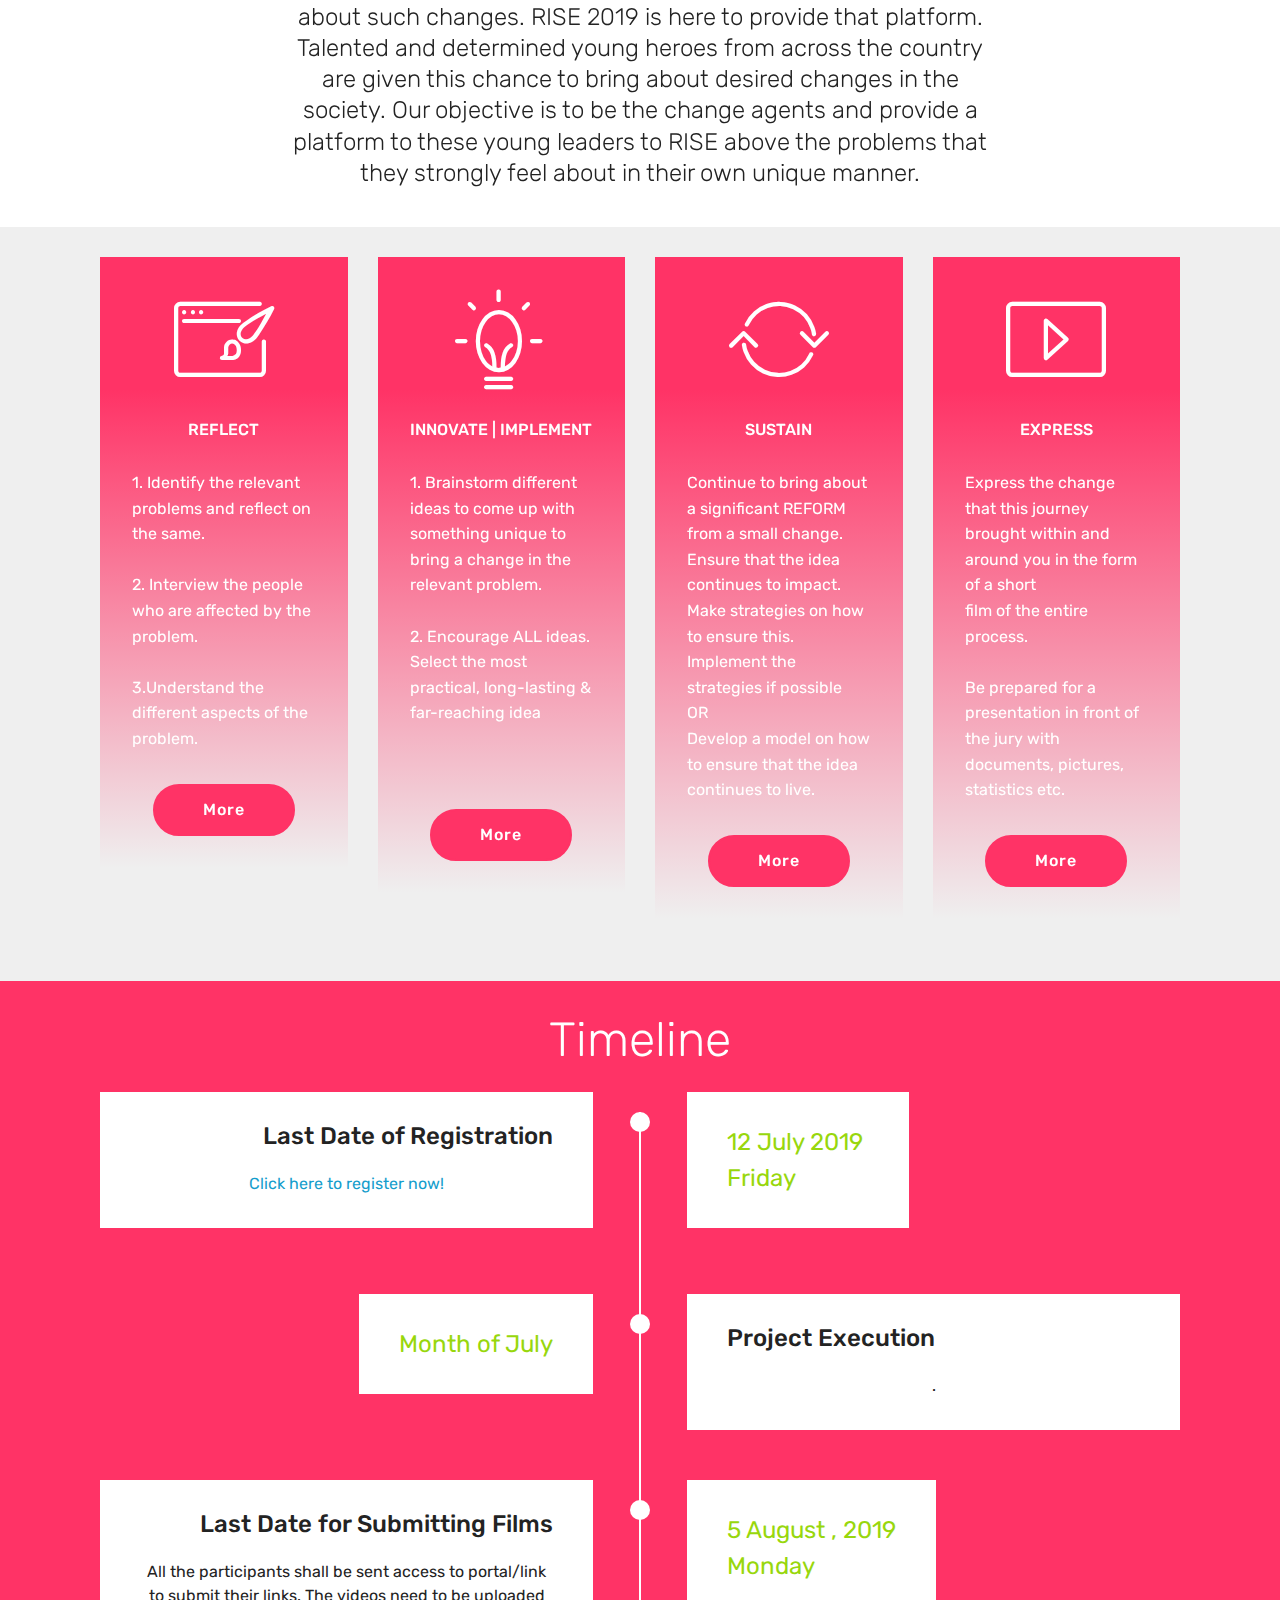
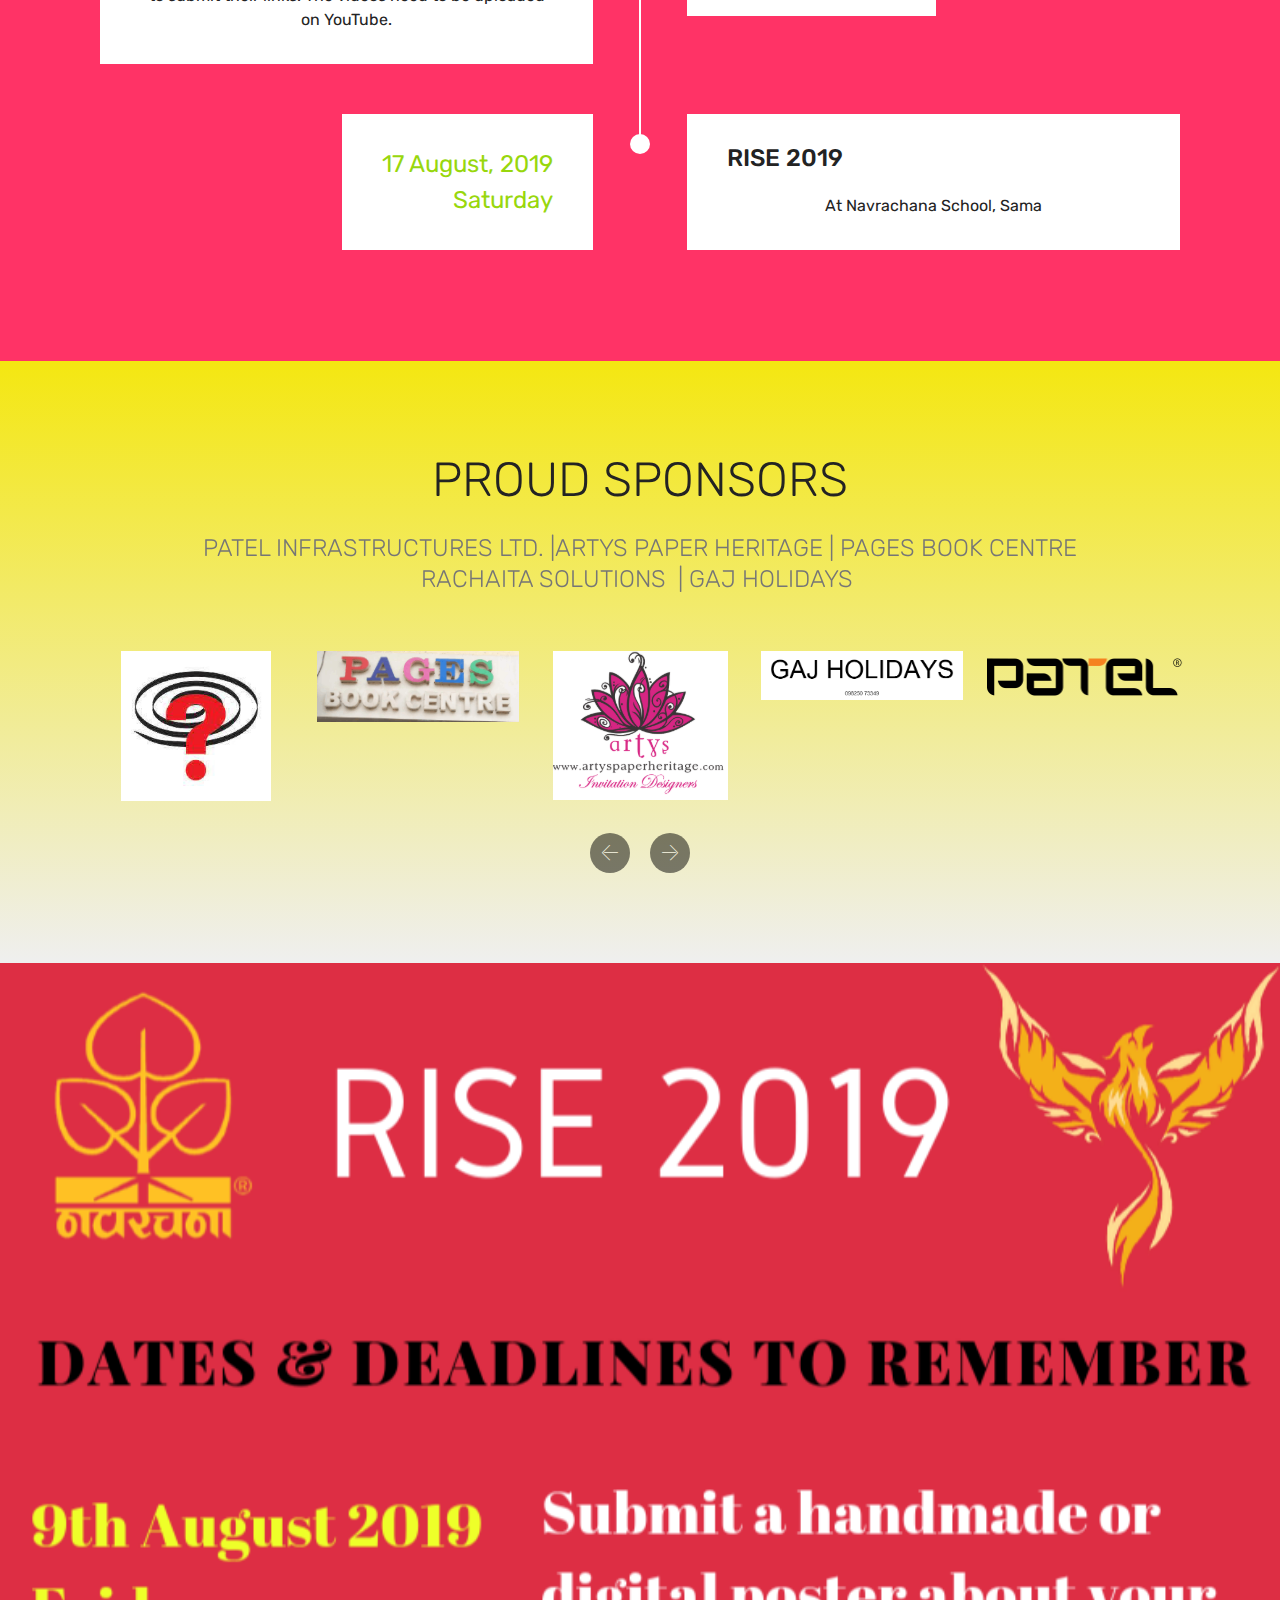
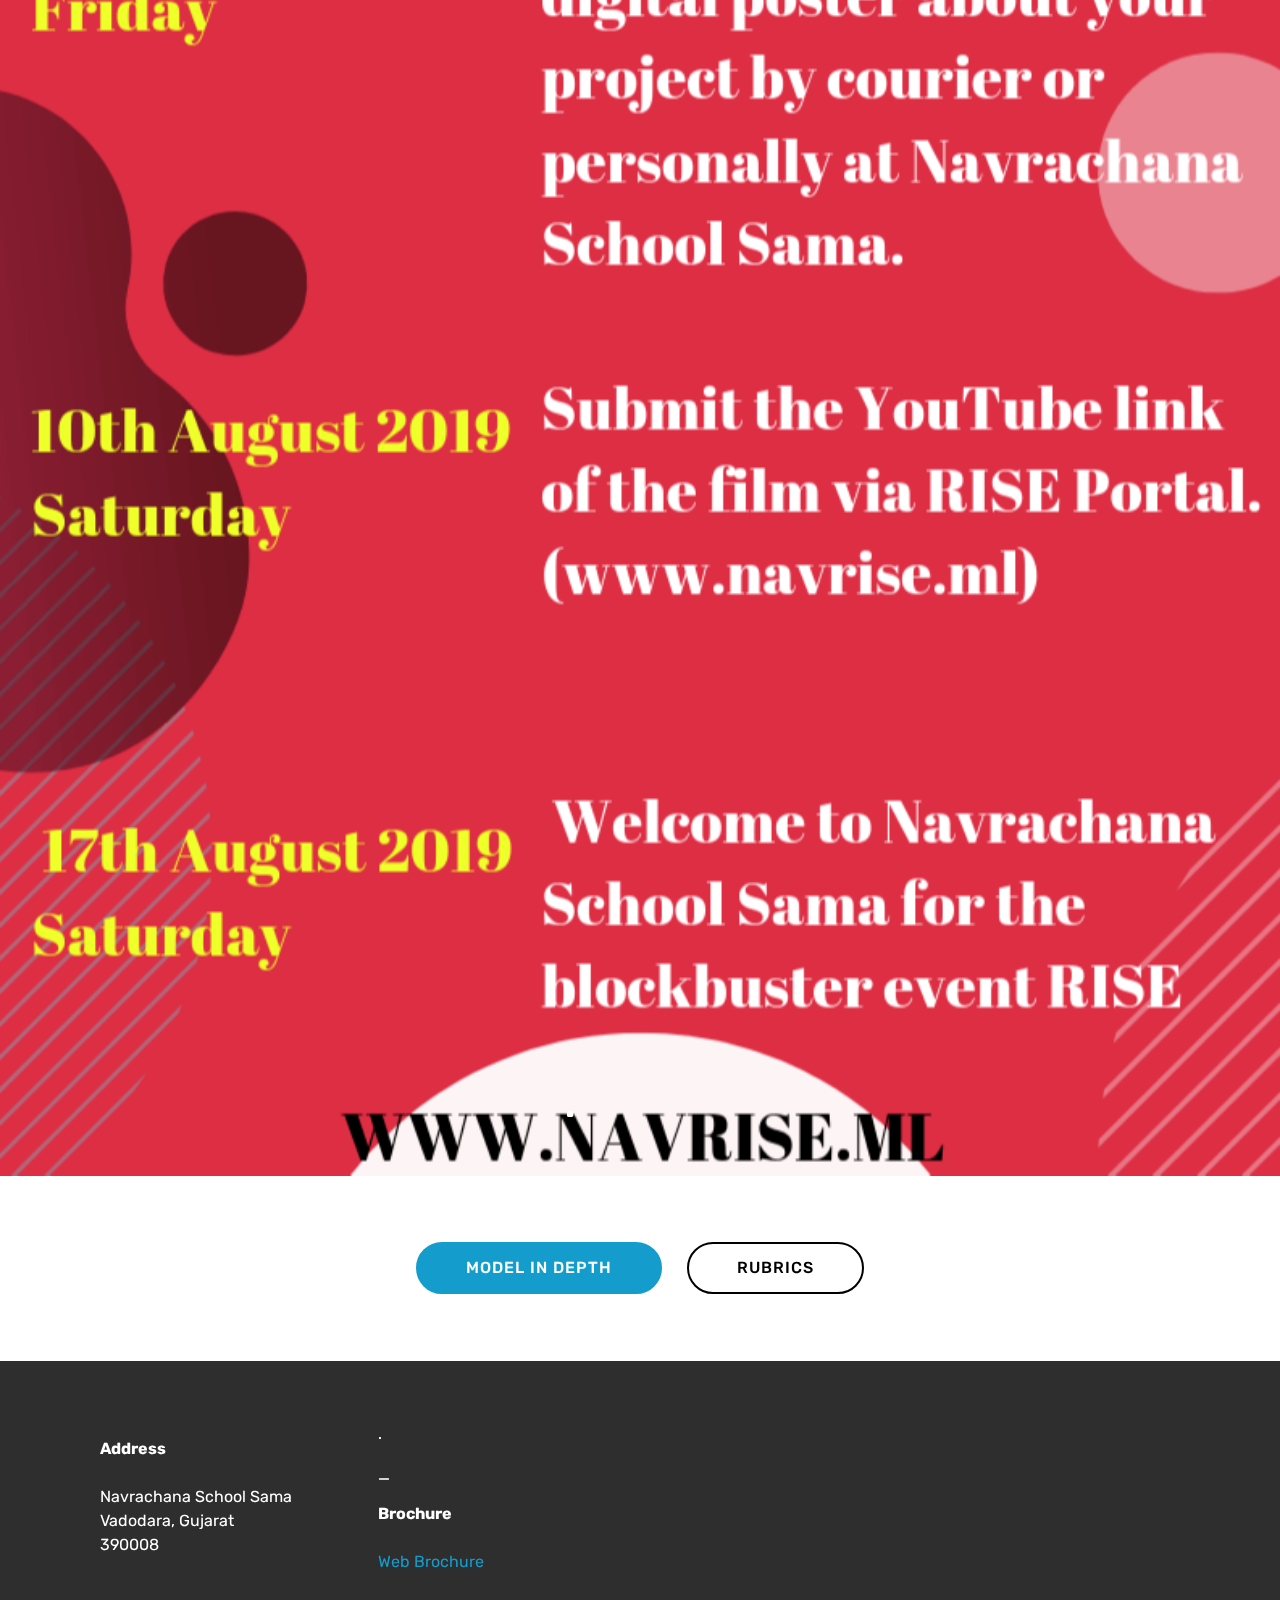
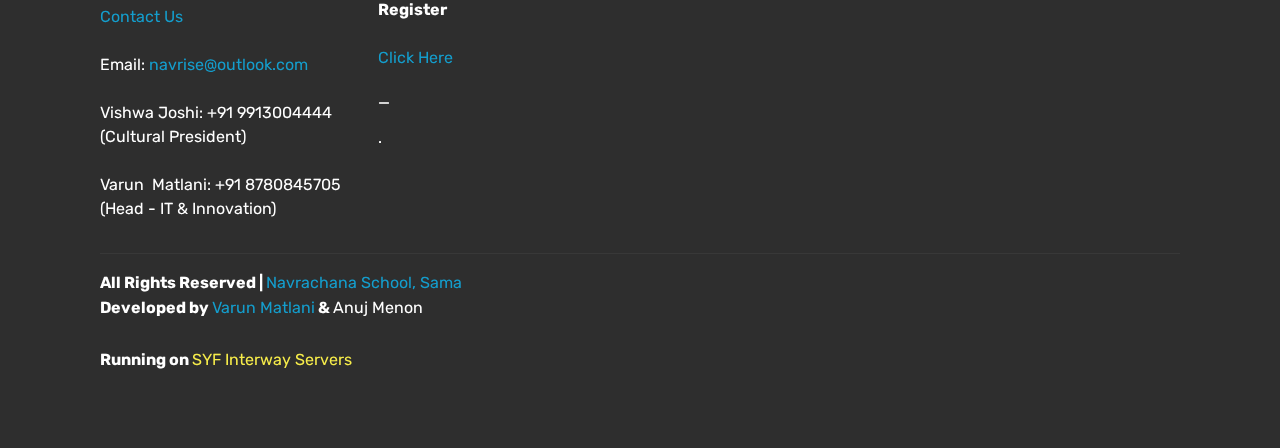
==== commit 4ac73082: "create github pages" ====
--- a/index.html
+++ b/index.html
@@ -24,7 +24,7 @@
   
 </head>
 <body>
-  <link rel="stylesheet" href="style.less" class="cid-rt8FjJ65sE" id="menu1-1" data-rv-view="145"><section class="menu cid-rt8FjJ65sE" once="menu" id="menu1-1">
+  <link rel="stylesheet" href="style.less" class="cid-rt8FjJ65sE" id="menu1-1" data-rv-view="41"><section class="menu cid-rt8FjJ65sE" once="menu" id="menu1-1">
 
     
 
@@ -60,7 +60,7 @@
     </nav>
 </section>
 
-<section class="engine"><a href="https://mobirise.info/r">bootstrap template</a></section><section class="header1 cid-rt8EdoGdxq mbr-parallax-background" id="header1-0">
+<section class="engine"><a href="https://mobirise.info/n">free simple website templates</a></section><section class="header1 cid-rt8EdoGdxq mbr-parallax-background" id="header1-0">
 
     
 
@@ -330,6 +330,82 @@
     </div>
 </section>
 
+<section class="clients cid-ryLwM3TQpC" id="clients-23">
+      
+
+    
+        <div class="container mb-5">
+            <div class="media-container-row">
+                <div class="col-12 align-center">
+                    <h2 class="mbr-section-title pb-3 mbr-fonts-style display-2">PROUD SPONSORS</h2>
+                    <h3 class="mbr-section-subtitle mbr-light mbr-fonts-style display-5">PATEL INFRASTRUCTURES LTD. |ARTYS PAPER HERITAGE | PAGES BOOK CENTRE <br>RACHAITA SOLUTIONS &nbsp;| GAJ HOLIDAYS&nbsp;</h3>
+                </div>
+            </div>
+        </div>
+
+    <div class="container">
+        <div class="carousel slide" data-ride="carousel" role="listbox">
+            <div class="carousel-inner" data-visible="5">
+                
+                
+                
+                
+                
+            <div class="carousel-item ">
+                    <div class="media-container-row">
+                        <div class="col-md-12">
+                            <div class="wrap-img ">
+                                <img src="assets/images/rachaint-231x231.jpg" class="img-responsive clients-img" alt="" title="">
+                            </div>
+                        </div>
+                    </div>
+                </div><div class="carousel-item ">
+                    <div class="media-container-row">
+                        <div class="col-md-12">
+                            <div class="wrap-img ">
+                                <img src="assets/images/pages-223x78.png" class="img-responsive clients-img" alt="" title="">
+                            </div>
+                        </div>
+                    </div>
+                </div><div class="carousel-item ">
+                    <div class="media-container-row">
+                        <div class="col-md-12">
+                            <div class="wrap-img ">
+                                <a href="http://www.paperheritage.in"><img src="assets/images/capture-175x149.png" class="img-responsive clients-img" alt="" title=""></a>
+                            </div>
+                        </div>
+                    </div>
+                </div><div class="carousel-item ">
+                    <div class="media-container-row">
+                        <div class="col-md-12">
+                            <div class="wrap-img ">
+                                <img src="assets/images/gaj-532x129.png" class="img-responsive clients-img" alt="" title="">
+                            </div>
+                        </div>
+                    </div>
+                </div><div class="carousel-item ">
+                    <div class="media-container-row">
+                        <div class="col-md-12">
+                            <div class="wrap-img ">
+                                <img src="assets/images/pil-406x104.png" class="img-responsive clients-img" alt="" title="">
+                            </div>
+                        </div>
+                    </div>
+                </div></div>
+            <div class="carousel-controls">
+                <a data-app-prevent-settings="" class="carousel-control carousel-control-prev" role="button" data-slide="prev">
+                    <span aria-hidden="true" class="mbri-left mbr-iconfont"></span>
+                    <span class="sr-only">Previous</span>
+                </a>
+                <a data-app-prevent-settings="" class="carousel-control carousel-control-next" role="button" data-slide="next">
+                    <span aria-hidden="true" class="mbri-right mbr-iconfont"></span>
+                    <span class="sr-only">Next</span>
+                </a>
+            </div>
+        </div>
+    </div>
+</section>
+
 <section class="cid-rxDzg7x5QL" id="image2-22">
 
     
@@ -408,11 +484,13 @@
   <script src="assets/popper/popper.min.js"></script>
   <script src="assets/tether/tether.min.js"></script>
   <script src="assets/bootstrap/js/bootstrap.min.js"></script>
-  <script src="assets/dropdown/js/script.min.js"></script>
+  <script src="assets/parallax/jarallax.min.js"></script>
   <script src="assets/touchswipe/jquery.touch-swipe.min.js"></script>
   <script src="assets/countdown/jquery.countdown.min.js"></script>
+  <script src="assets/bootstrapcarouselswipe/bootstrap-carousel-swipe.js"></script>
+  <script src="assets/mbr-clients-slider/mbr-clients-slider.js"></script>
   <script src="assets/smoothscroll/smooth-scroll.js"></script>
-  <script src="assets/parallax/jarallax.min.js"></script>
+  <script src="assets/dropdown/js/script.min.js"></script>
   <script src="assets/theme/js/script.js"></script>
   
   
--- a/assets/mobirise/css/mbr-additional.css
+++ b/assets/mobirise/css/mbr-additional.css
@@ -2065,6 +2065,211 @@
 .cid-rtyJT1xuFB .mbr-section-title {
   color: #ffffff;
 }
+.cid-ryLwM3TQpC {
+  padding-top: 90px;
+  padding-bottom: 90px;
+  background-color: #f4e711;
+  background: linear-gradient(#f4e711, #efefef);
+}
+.cid-ryLwM3TQpC .carousel-control {
+  background: #000;
+}
+.cid-ryLwM3TQpC .mbr-section-subtitle {
+  color: #767676;
+}
+.cid-ryLwM3TQpC .carousel-item {
+  -webkit-justify-content: center;
+  justify-content: center;
+}
+.cid-ryLwM3TQpC .carousel-item .media-container-row {
+  -webkit-flex-grow: 1;
+  flex-grow: 1;
+}
+.cid-ryLwM3TQpC .carousel-item .wrap-img {
+  text-align: center;
+}
+.cid-ryLwM3TQpC .carousel-item .wrap-img img {
+  max-height: 150px;
+  width: auto;
+  max-width: 100%;
+}
+.cid-ryLwM3TQpC .carousel-controls {
+  display: flex;
+  -webkit-justify-content: center;
+  justify-content: center;
+}
+.cid-ryLwM3TQpC .carousel-controls .carousel-control {
+  background: #000;
+  border-radius: 50%;
+  position: static;
+  width: 40px;
+  height: 40px;
+  margin-top: 2rem;
+  border-width: 1px;
+}
+.cid-ryLwM3TQpC .carousel-controls .carousel-control.carousel-control-prev {
+  left: auto;
+  margin-right: 20px;
+  margin-left: 0;
+}
+.cid-ryLwM3TQpC .carousel-controls .carousel-control.carousel-control-next {
+  right: auto;
+  margin-right: 0;
+}
+.cid-ryLwM3TQpC .carousel-controls .carousel-control .mbr-iconfont {
+  font-size: 1rem;
+}
+.cid-ryLwM3TQpC .cloneditem-1,
+.cid-ryLwM3TQpC .cloneditem-2,
+.cid-ryLwM3TQpC .cloneditem-3,
+.cid-ryLwM3TQpC .cloneditem-4,
+.cid-ryLwM3TQpC .cloneditem-5 {
+  display: none;
+}
+.cid-ryLwM3TQpC .col-lg-15 {
+  -webkit-box-flex: 0;
+  -ms-flex: 0 0 100%;
+  -webkit-flex: 0 0 100%;
+  flex: 0 0 100%;
+  max-width: 100%;
+  position: relative;
+  min-height: 1px;
+  padding-right: 10px;
+  padding-left: 10px;
+  width: 100%;
+}
+@media (min-width: 992px) {
+  .cid-ryLwM3TQpC .col-lg-15 {
+    -ms-flex: 0 0 20%;
+    -webkit-flex: 0 0 20%;
+    flex: 0 0 20%;
+    max-width: 20%;
+    width: 20%;
+  }
+  .cid-ryLwM3TQpC .carousel-inner.slides2 > .carousel-item.active.carousel-item-right,
+  .cid-ryLwM3TQpC .carousel-inner.slides2 > .carousel-item.carousel-item-next {
+    left: 0;
+    -webkit-transform: translate3d(50%, 0, 0);
+    transform: translate3d(50%, 0, 0);
+  }
+  .cid-ryLwM3TQpC .carousel-inner.slides2 > .carousel-item.active.carousel-item-left,
+  .cid-ryLwM3TQpC .carousel-inner.slides2 > .carousel-item.carousel-item-prev {
+    left: 0;
+    -webkit-transform: translate3d(-50%, 0, 0);
+    transform: translate3d(-50%, 0, 0);
+  }
+  .cid-ryLwM3TQpC .carousel-inner.slides2 > .carousel-item.carousel-item-left,
+  .cid-ryLwM3TQpC .carousel-inner.slides2 > .carousel-item.carousel-item-prev.carousel-item-right,
+  .cid-ryLwM3TQpC .carousel-inner.slides2 > .carousel-item.active {
+    left: 0;
+    -webkit-transform: translate3d(0, 0, 0);
+    transform: translate3d(0, 0, 0);
+  }
+  .cid-ryLwM3TQpC .carousel-inner.slides2 .cloneditem-1,
+  .cid-ryLwM3TQpC .carousel-inner.slides2 .cloneditem-2,
+  .cid-ryLwM3TQpC .carousel-inner.slides2 .cloneditem-3 {
+    display: block;
+  }
+  .cid-ryLwM3TQpC .carousel-inner.slides3 > .carousel-item.active.carousel-item-right,
+  .cid-ryLwM3TQpC .carousel-inner.slides3 > .carousel-item.carousel-item-next {
+    left: 0;
+    -webkit-transform: translate3d(33.333333%, 0, 0);
+    transform: translate3d(33.333333%, 0, 0);
+  }
+  .cid-ryLwM3TQpC .carousel-inner.slides3 > .carousel-item.active.carousel-item-left,
+  .cid-ryLwM3TQpC .carousel-inner.slides3 > .carousel-item.carousel-item-prev {
+    left: 0;
+    -webkit-transform: translate3d(-33.333333%, 0, 0);
+    transform: translate3d(-33.333333%, 0, 0);
+  }
+  .cid-ryLwM3TQpC .carousel-inner.slides3 > .carousel-item.carousel-item-left,
+  .cid-ryLwM3TQpC .carousel-inner.slides3 > .carousel-item.carousel-item-prev.carousel-item-right,
+  .cid-ryLwM3TQpC .carousel-inner.slides3 > .carousel-item.active {
+    left: 0;
+    -webkit-transform: translate3d(0, 0, 0);
+    transform: translate3d(0, 0, 0);
+  }
+  .cid-ryLwM3TQpC .carousel-inner.slides3 .cloneditem-1,
+  .cid-ryLwM3TQpC .carousel-inner.slides3 .cloneditem-2,
+  .cid-ryLwM3TQpC .carousel-inner.slides3 .cloneditem-3 {
+    display: block;
+  }
+  .cid-ryLwM3TQpC .carousel-inner.slides4 > .carousel-item.active.carousel-item-right,
+  .cid-ryLwM3TQpC .carousel-inner.slides4 > .carousel-item.carousel-item-next {
+    left: 0;
+    -webkit-transform: translate3d(25%, 0, 0);
+    transform: translate3d(25%, 0, 0);
+  }
+  .cid-ryLwM3TQpC .carousel-inner.slides4 > .carousel-item.active.carousel-item-left,
+  .cid-ryLwM3TQpC .carousel-inner.slides4 > .carousel-item.carousel-item-prev {
+    left: 0;
+    -webkit-transform: translate3d(-25%, 0, 0);
+    transform: translate3d(-25%, 0, 0);
+  }
+  .cid-ryLwM3TQpC .carousel-inner.slides4 > .carousel-item.carousel-item-left,
+  .cid-ryLwM3TQpC .carousel-inner.slides4 > .carousel-item.carousel-item-prev.carousel-item-right,
+  .cid-ryLwM3TQpC .carousel-inner.slides4 > .carousel-item.active {
+    left: 0;
+    -webkit-transform: translate3d(0, 0, 0);
+    transform: translate3d(0, 0, 0);
+  }
+  .cid-ryLwM3TQpC .carousel-inner.slides4 .cloneditem-1,
+  .cid-ryLwM3TQpC .carousel-inner.slides4 .cloneditem-2,
+  .cid-ryLwM3TQpC .carousel-inner.slides4 .cloneditem-3 {
+    display: block;
+  }
+  .cid-ryLwM3TQpC .carousel-inner.slides5 > .carousel-item.active.carousel-item-right,
+  .cid-ryLwM3TQpC .carousel-inner.slides5 > .carousel-item.carousel-item-next {
+    left: 0;
+    -webkit-transform: translate3d(20%, 0, 0);
+    transform: translate3d(20%, 0, 0);
+  }
+  .cid-ryLwM3TQpC .carousel-inner.slides5 > .carousel-item.active.carousel-item-left,
+  .cid-ryLwM3TQpC .carousel-inner.slides5 > .carousel-item.carousel-item-prev {
+    left: 0;
+    -webkit-transform: translate3d(-20%, 0, 0);
+    transform: translate3d(-20%, 0, 0);
+  }
+  .cid-ryLwM3TQpC .carousel-inner.slides5 > .carousel-item.carousel-item-left,
+  .cid-ryLwM3TQpC .carousel-inner.slides5 > .carousel-item.carousel-item-prev.carousel-item-right,
+  .cid-ryLwM3TQpC .carousel-inner.slides5 > .carousel-item.active {
+    left: 0;
+    -webkit-transform: translate3d(0, 0, 0);
+    transform: translate3d(0, 0, 0);
+  }
+  .cid-ryLwM3TQpC .carousel-inner.slides5 .cloneditem-1,
+  .cid-ryLwM3TQpC .carousel-inner.slides5 .cloneditem-2,
+  .cid-ryLwM3TQpC .carousel-inner.slides5 .cloneditem-3,
+  .cid-ryLwM3TQpC .carousel-inner.slides5 .cloneditem-4 {
+    display: block;
+  }
+  .cid-ryLwM3TQpC .carousel-inner.slides6 > .carousel-item.active.carousel-item-right,
+  .cid-ryLwM3TQpC .carousel-inner.slides6 > .carousel-item.carousel-item-next {
+    left: 0;
+    -webkit-transform: translate3d(16.666667%, 0, 0);
+    transform: translate3d(16.666667%, 0, 0);
+  }
+  .cid-ryLwM3TQpC .carousel-inner.slides6 > .carousel-item.active.carousel-item-left,
+  .cid-ryLwM3TQpC .carousel-inner.slides6 > .carousel-item.carousel-item-prev {
+    left: 0;
+    -webkit-transform: translate3d(-16.666667%, 0, 0);
+    transform: translate3d(-16.666667%, 0, 0);
+  }
+  .cid-ryLwM3TQpC .carousel-inner.slides6 > .carousel-item.carousel-item-left,
+  .cid-ryLwM3TQpC .carousel-inner.slides6 > .carousel-item.carousel-item-prev.carousel-item-right,
+  .cid-ryLwM3TQpC .carousel-inner.slides6 > .carousel-item.active {
+    left: 0;
+    -webkit-transform: translate3d(0, 0, 0);
+    transform: translate3d(0, 0, 0);
+  }
+  .cid-ryLwM3TQpC .carousel-inner.slides6 .cloneditem-1,
+  .cid-ryLwM3TQpC .carousel-inner.slides6 .cloneditem-2,
+  .cid-ryLwM3TQpC .carousel-inner.slides6 .cloneditem-3,
+  .cid-ryLwM3TQpC .carousel-inner.slides6 .cloneditem-4,
+  .cid-ryLwM3TQpC .carousel-inner.slides6 .cloneditem-5 {
+    display: block;
+  }
+}
 .cid-rxDzg7x5QL {
   background: #ffffff;
 }
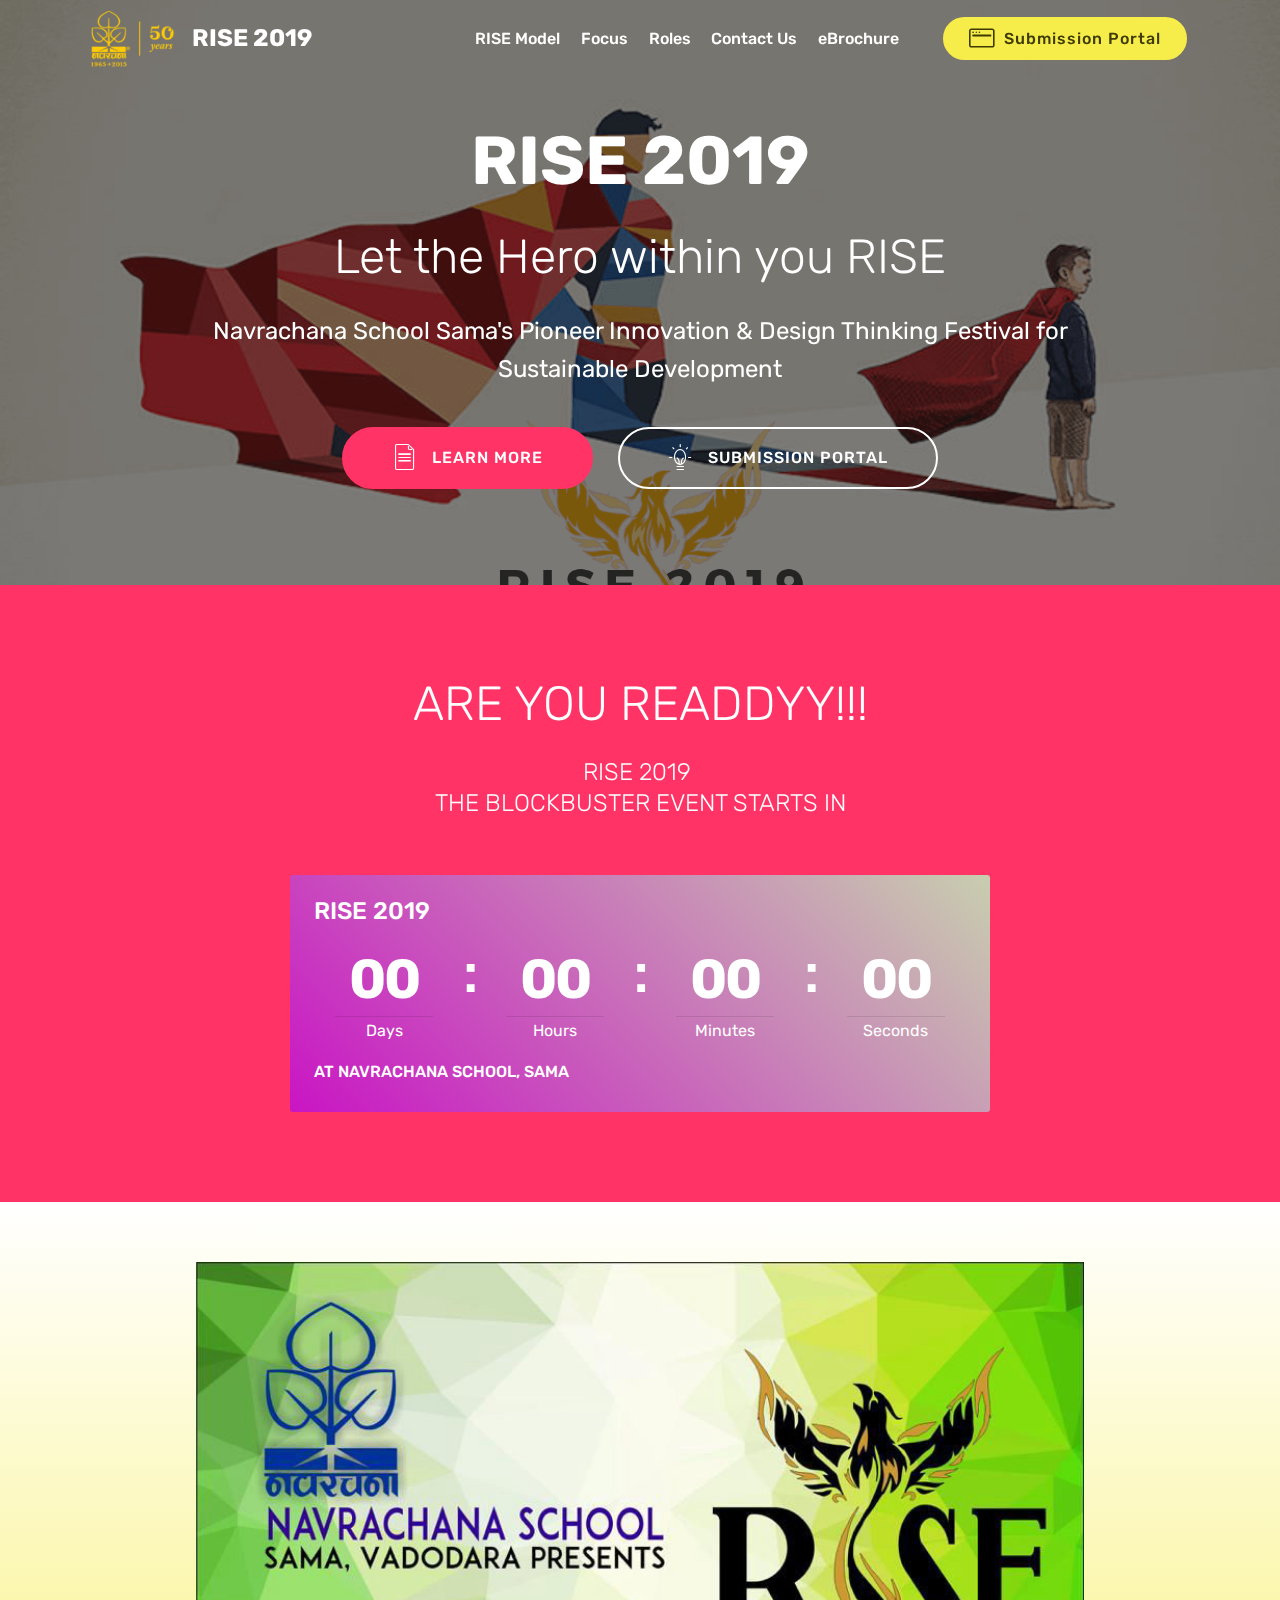
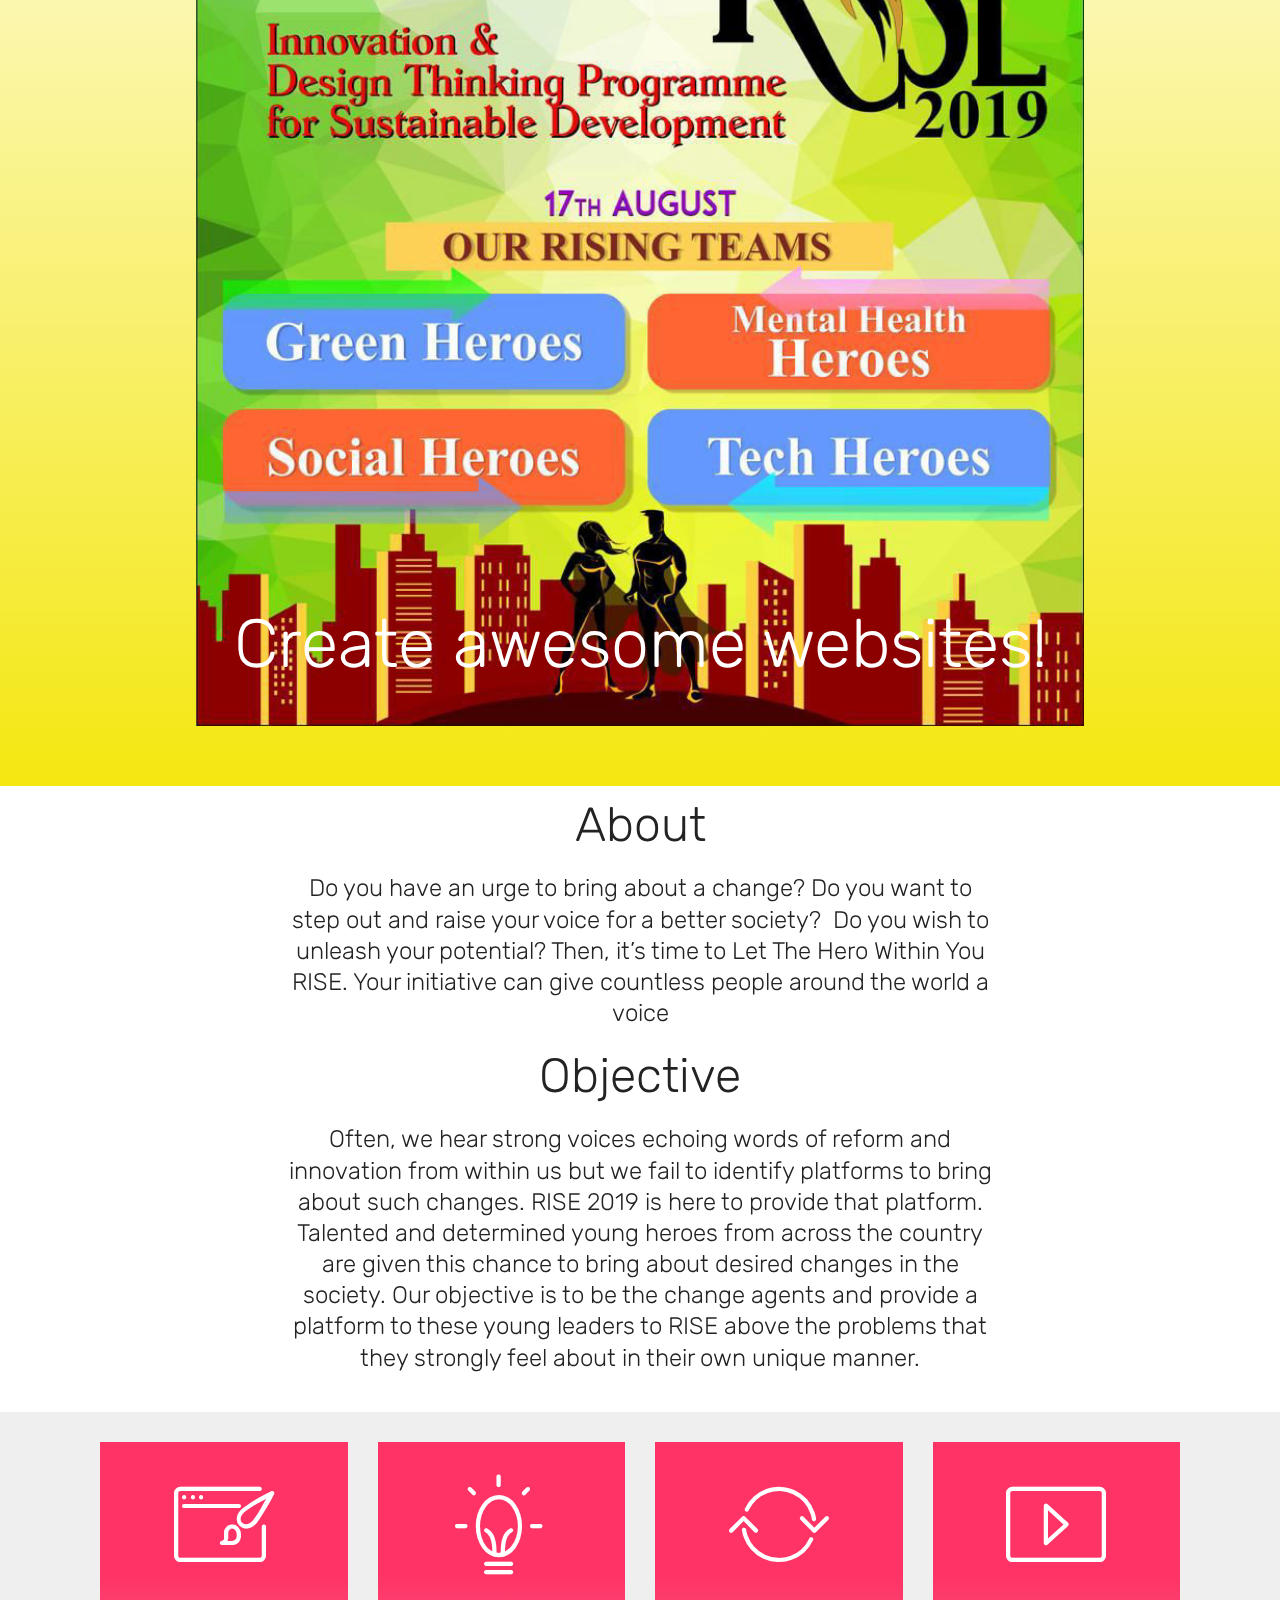
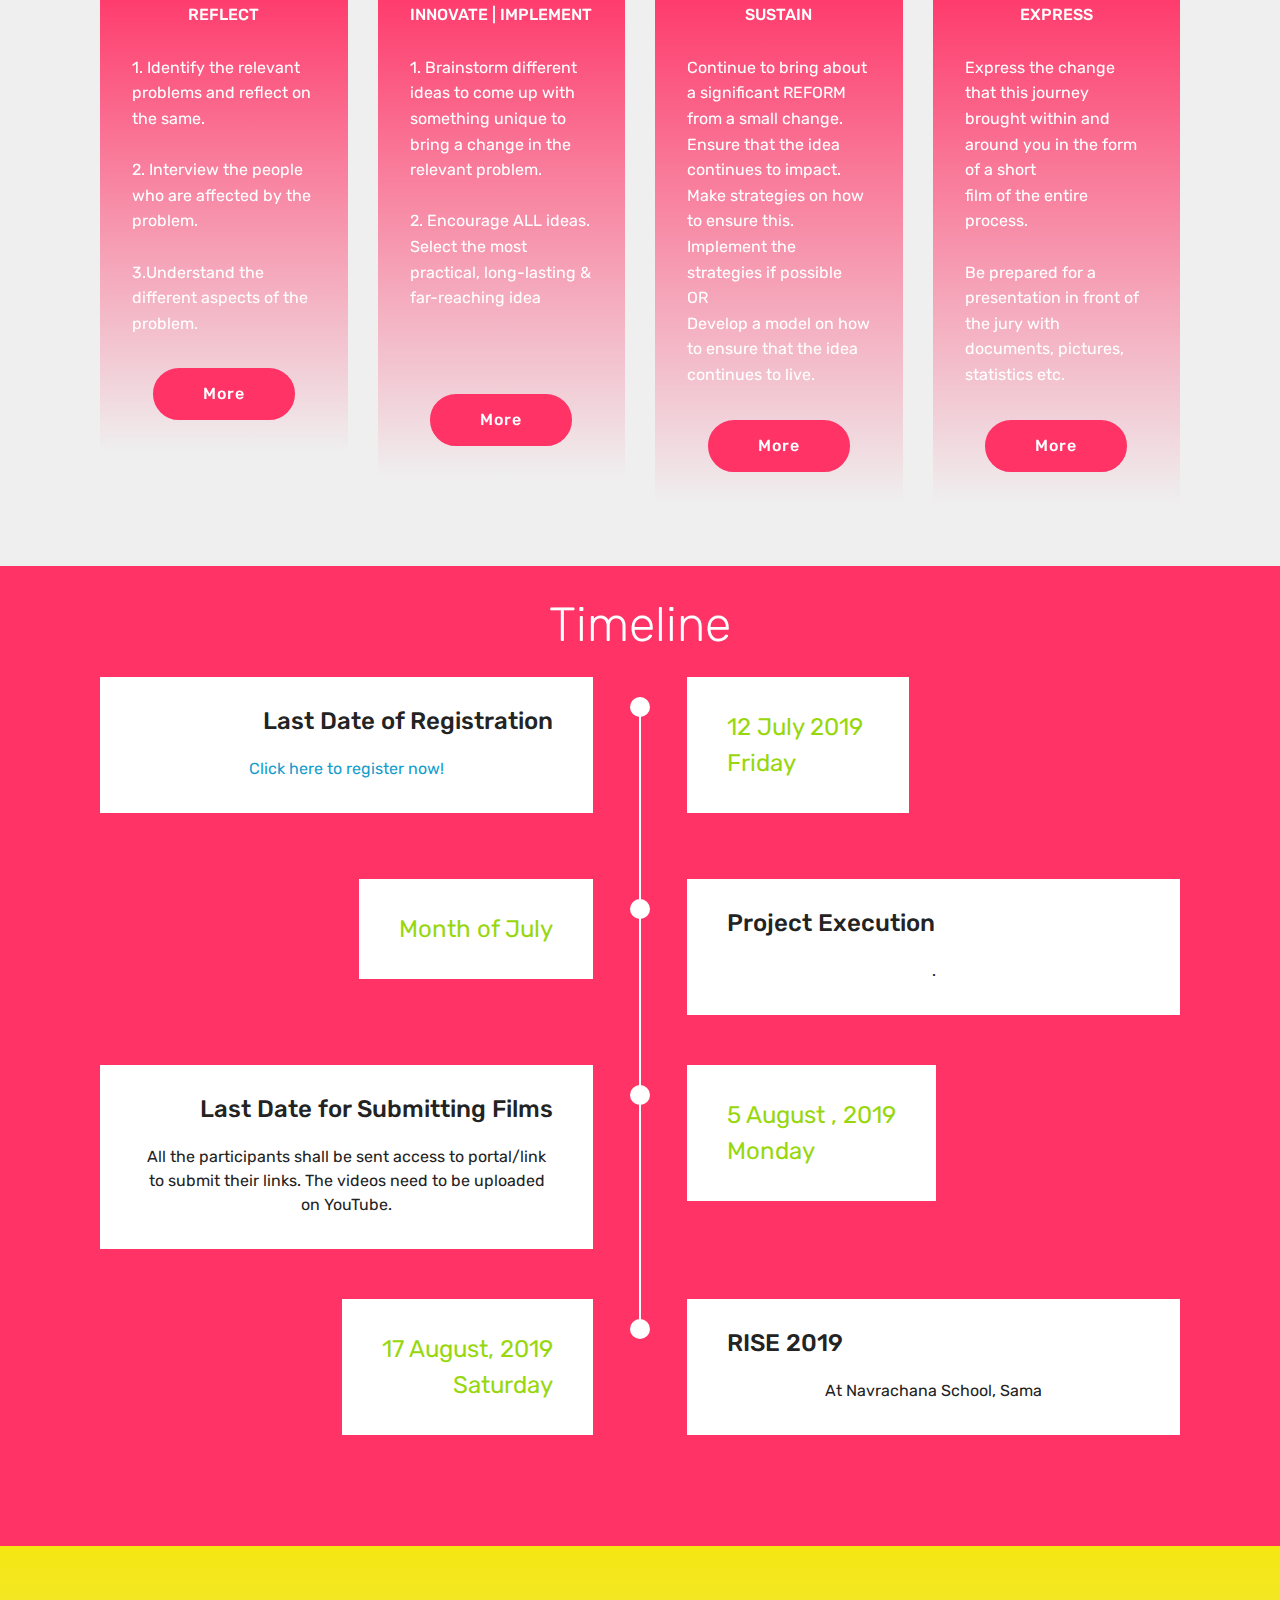
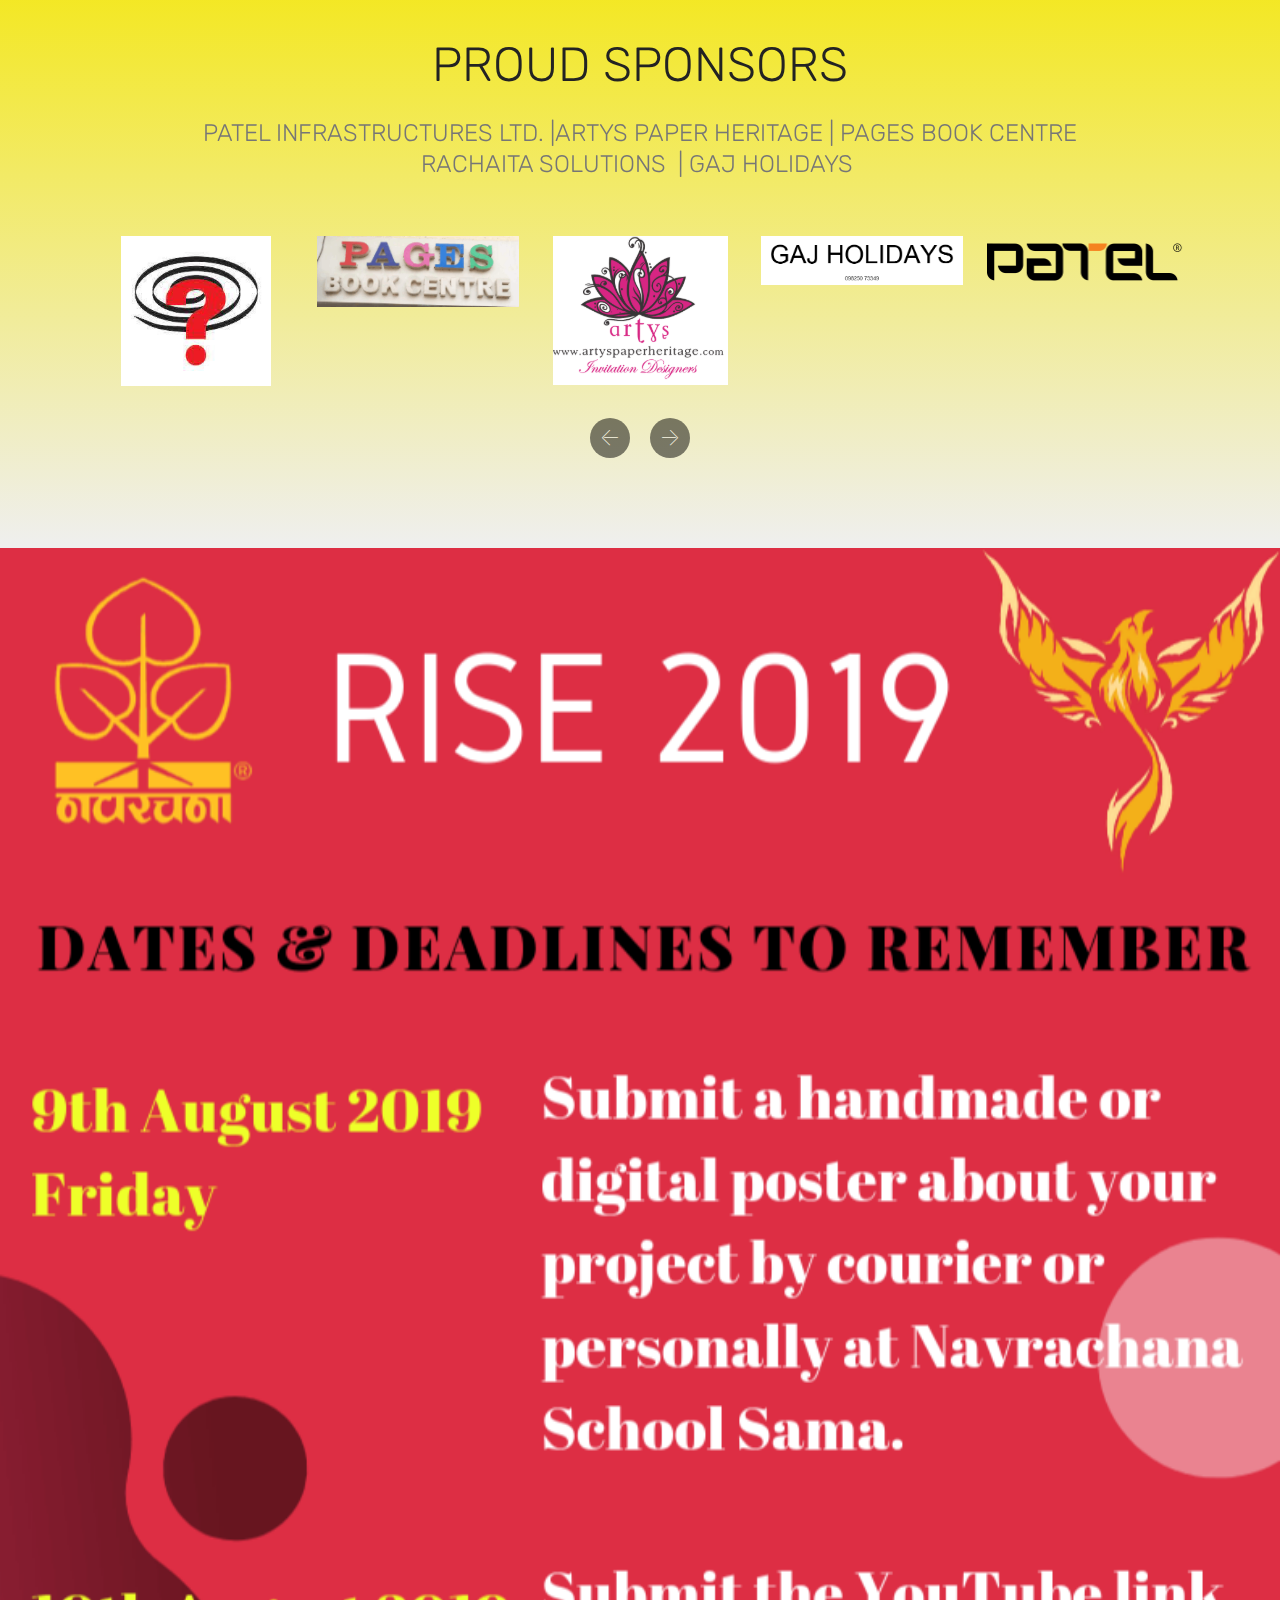
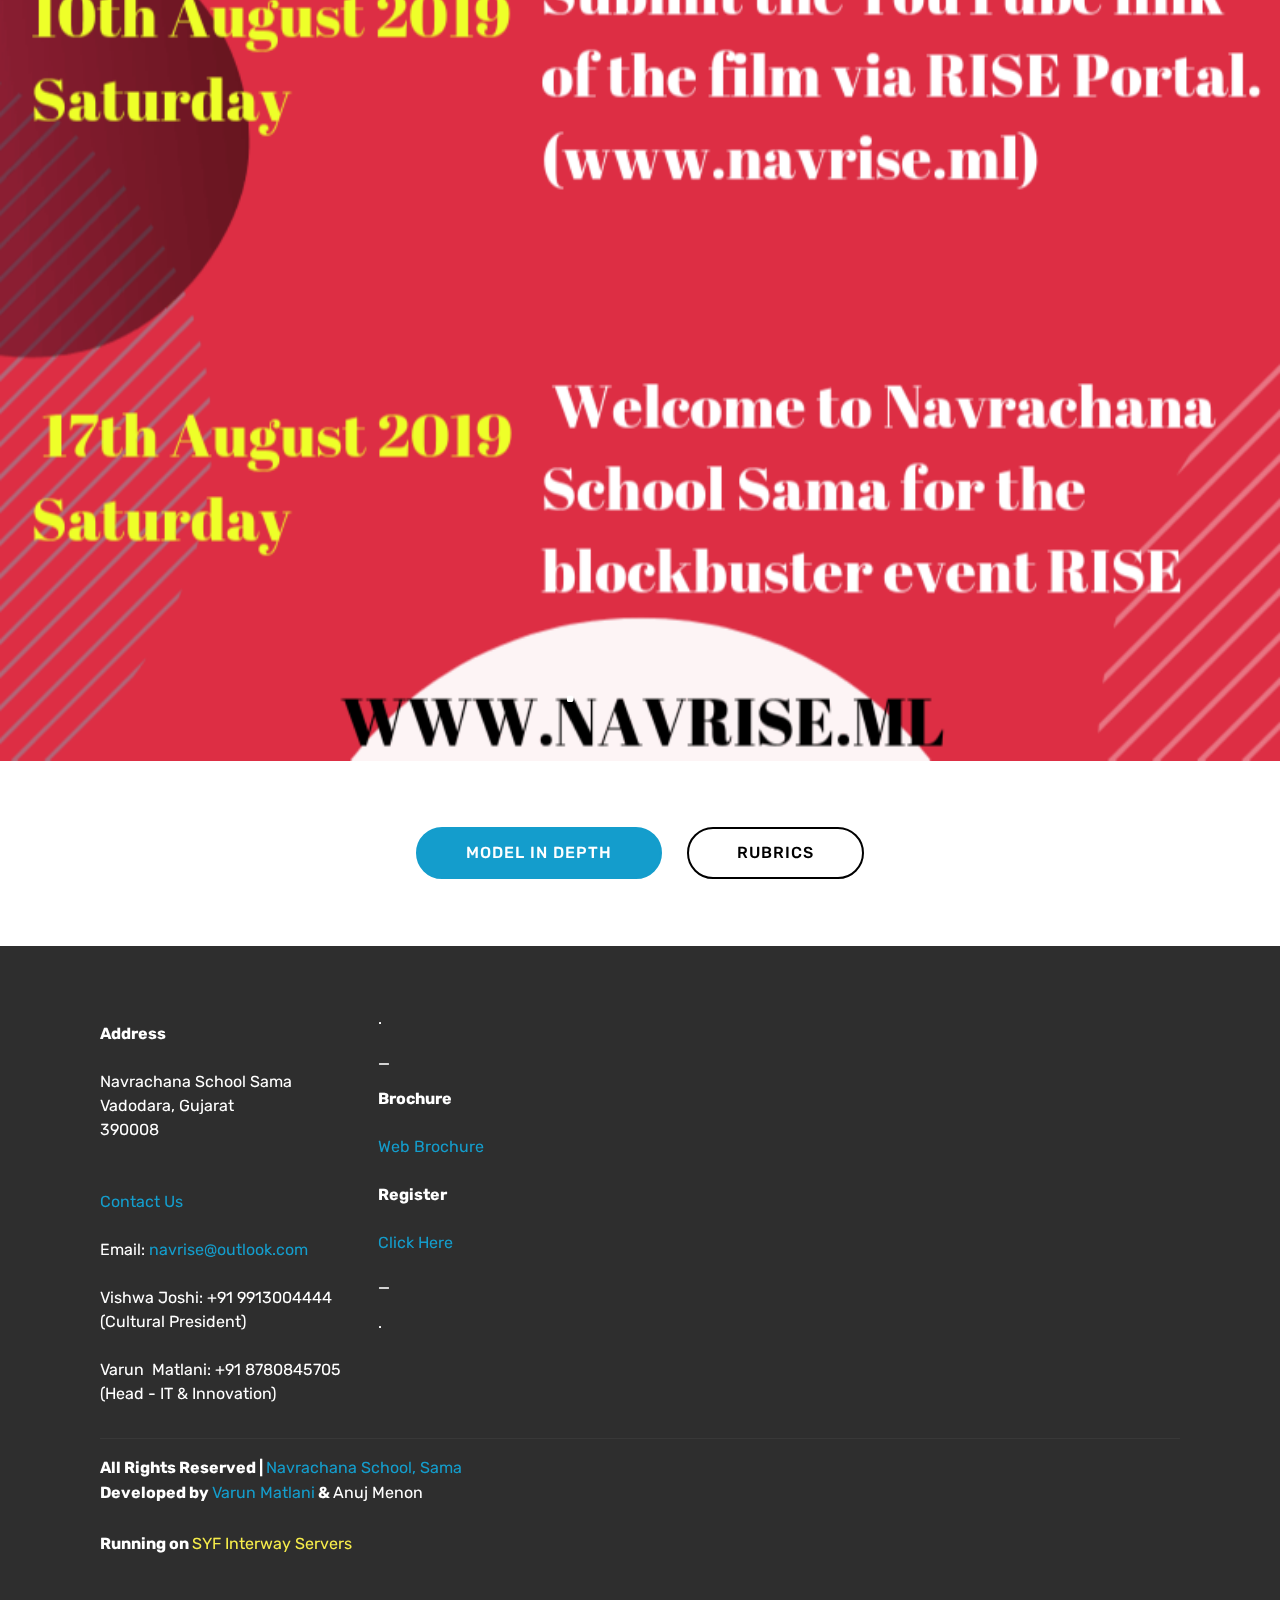
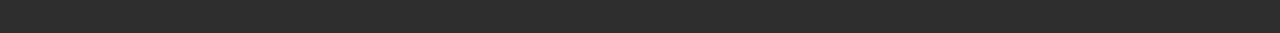
==== commit 5861fdd7: "create github pages" ====
--- a/index.html
+++ b/index.html
@@ -24,7 +24,7 @@
   
 </head>
 <body>
-  <link rel="stylesheet" href="style.less" class="cid-rt8FjJ65sE" id="menu1-1" data-rv-view="41"><section class="menu cid-rt8FjJ65sE" once="menu" id="menu1-1">
+  <link rel="stylesheet" href="style.less" class="cid-rt8FjJ65sE" id="menu1-1" data-rv-view="43"><section class="menu cid-rt8FjJ65sE" once="menu" id="menu1-1">
 
     
 
@@ -60,7 +60,7 @@
     </nav>
 </section>
 
-<section class="engine"><a href="https://mobirise.info/n">free simple website templates</a></section><section class="header1 cid-rt8EdoGdxq mbr-parallax-background" id="header1-0">
+<section class="engine"><a href="https://mobirise.info/y">html site templates</a></section><section class="header1 cid-rt8EdoGdxq mbr-parallax-background" id="header1-0">
 
     
 
@@ -114,6 +114,22 @@
 
         
     </div>
+</section>
+
+<section class="cid-ryUtoH1uLb" id="image3-23">
+
+    
+
+    <figure class="mbr-figure container">
+            <div class="image-block" style="width: 80%;">
+                <img src="assets/images/whatsapp-image-2019-08-12-at-10.39.24-am-854x1024.jpg" width="1400" alt="Mobirise" title="">
+                <figcaption class="mbr-figure-caption mbr-figure-caption-over">
+                    <div class="container pb-5 mbr-white align-center mbr-fonts-style display-1">
+                        Create awesome websites!
+                    </div>
+                </figcaption>
+            </div>
+    </figure>
 </section>
 
 <section class="mbr-section content4 cid-rt8FHrI80V" id="content4-2">
--- a/assets/mobirise/css/mbr-additional.css
+++ b/assets/mobirise/css/mbr-additional.css
@@ -1878,6 +1878,28 @@
 .cid-ryu5bdeiJX H2 {
   color: #ffffff;
 }
+.cid-ryUtoH1uLb {
+  background: #ffffff;
+  padding-top: 60px;
+  padding-bottom: 60px;
+  background: linear-gradient(0deg, #f4e711, #ffffff);
+}
+.cid-ryUtoH1uLb .image-block {
+  margin: auto;
+}
+.cid-ryUtoH1uLb figcaption {
+  position: relative;
+}
+.cid-ryUtoH1uLb figcaption div {
+  position: absolute;
+  bottom: 0;
+  width: 100%;
+}
+@media (max-width: 768px) {
+  .cid-ryUtoH1uLb .image-block {
+    width: 100% !important;
+  }
+}
 .cid-rt8FHrI80V {
   padding-top: 15px;
   padding-bottom: 15px;
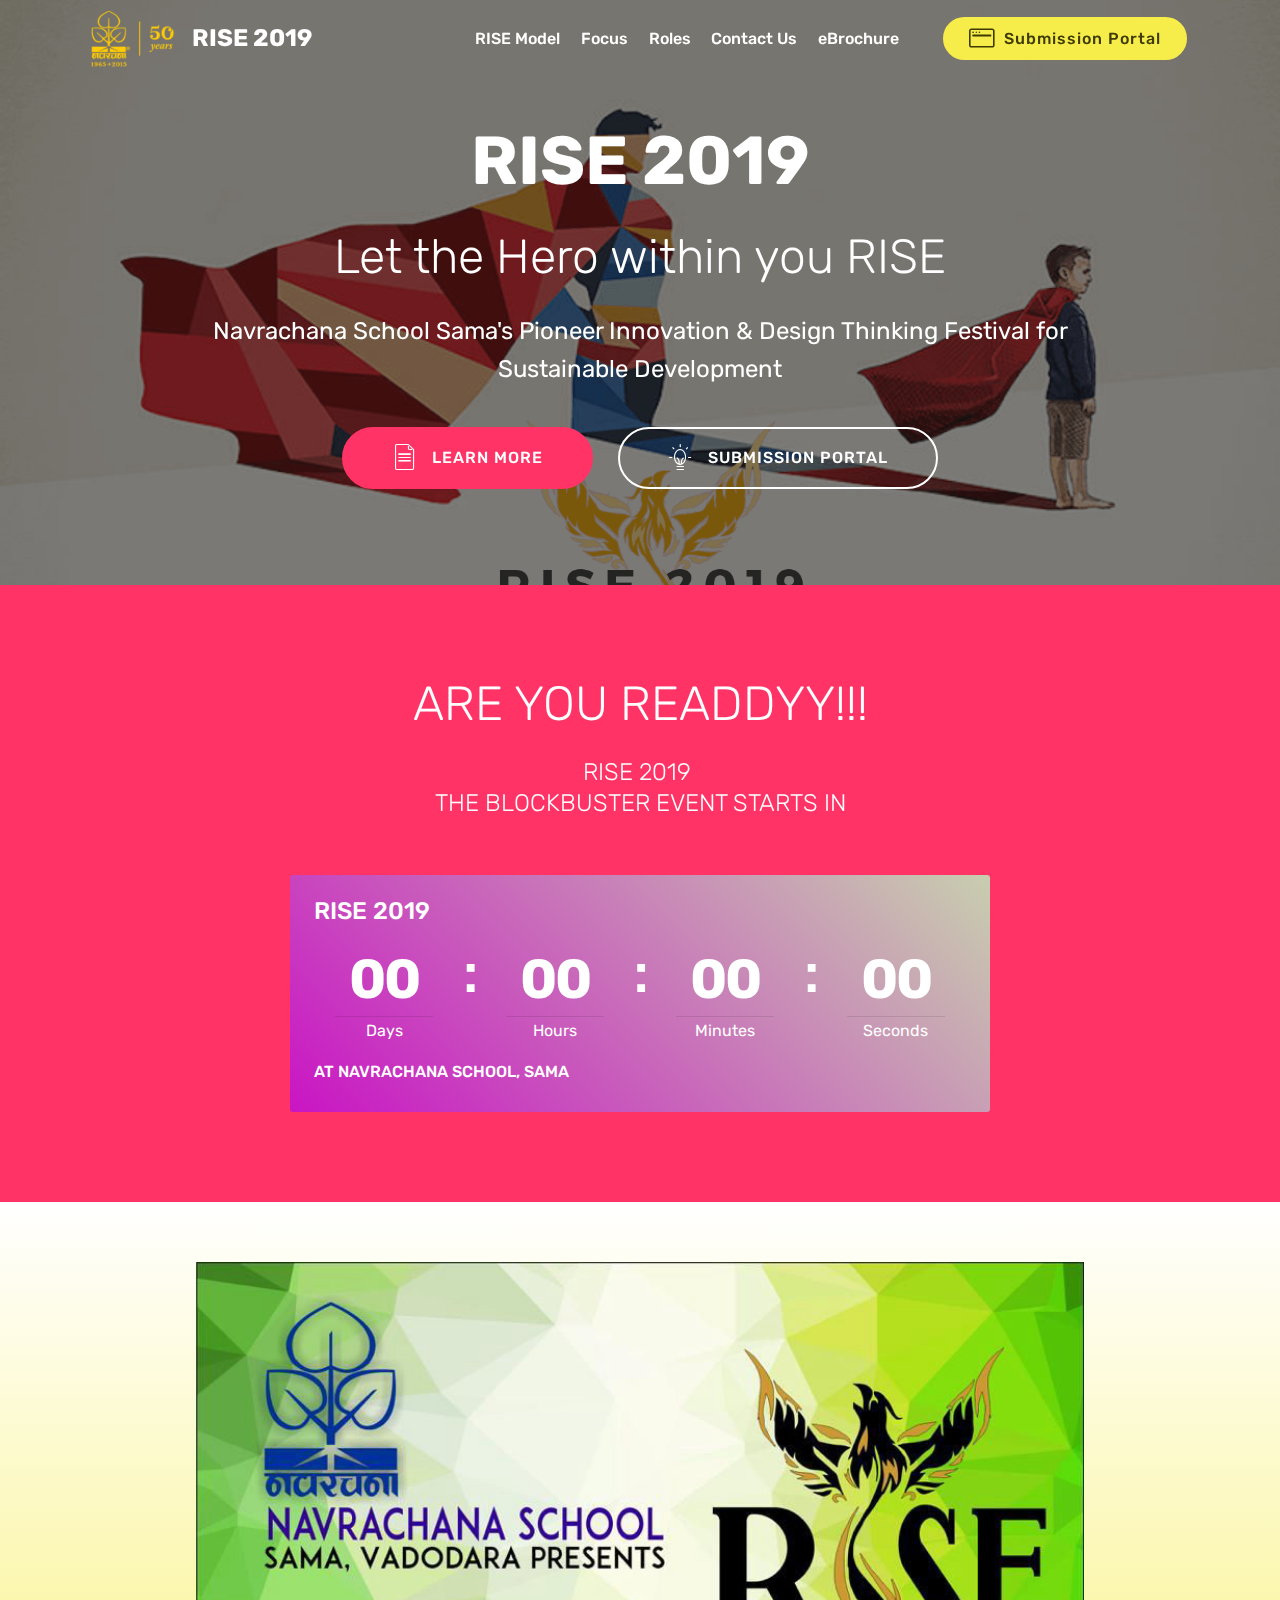
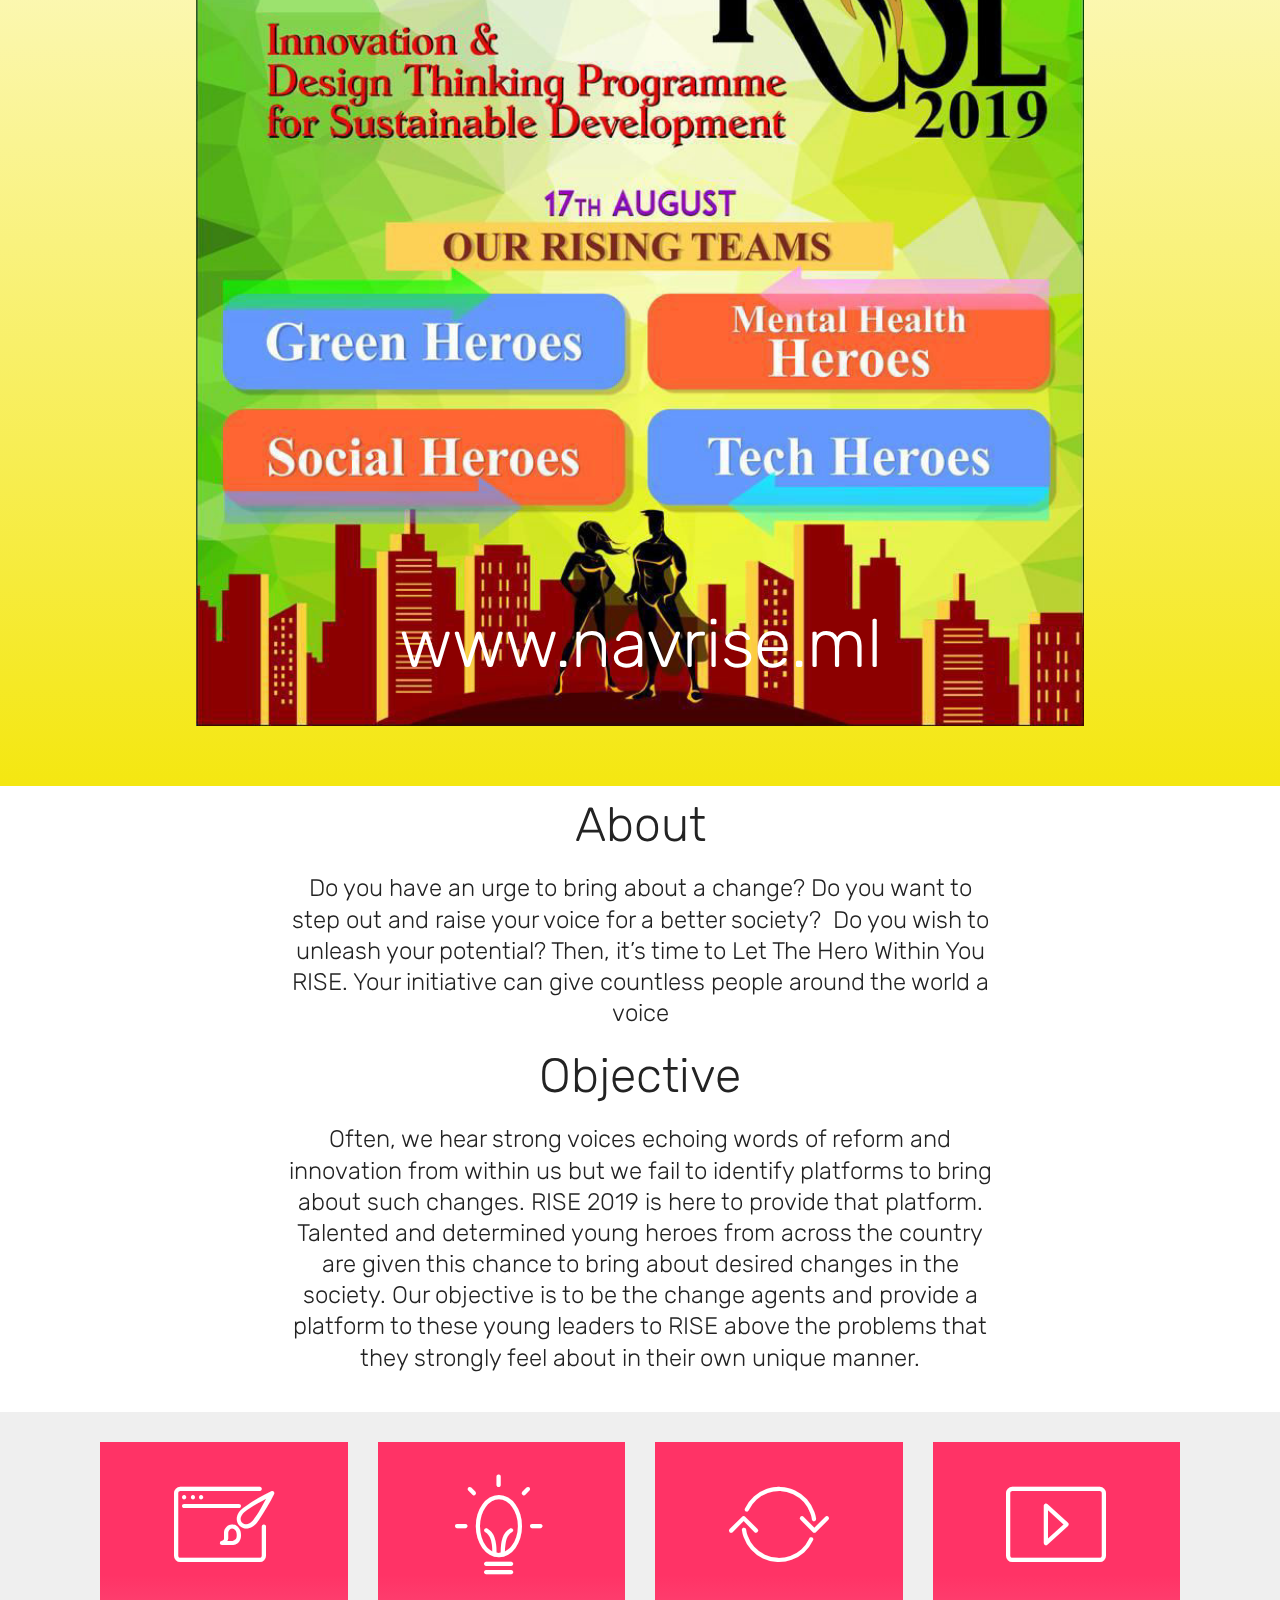
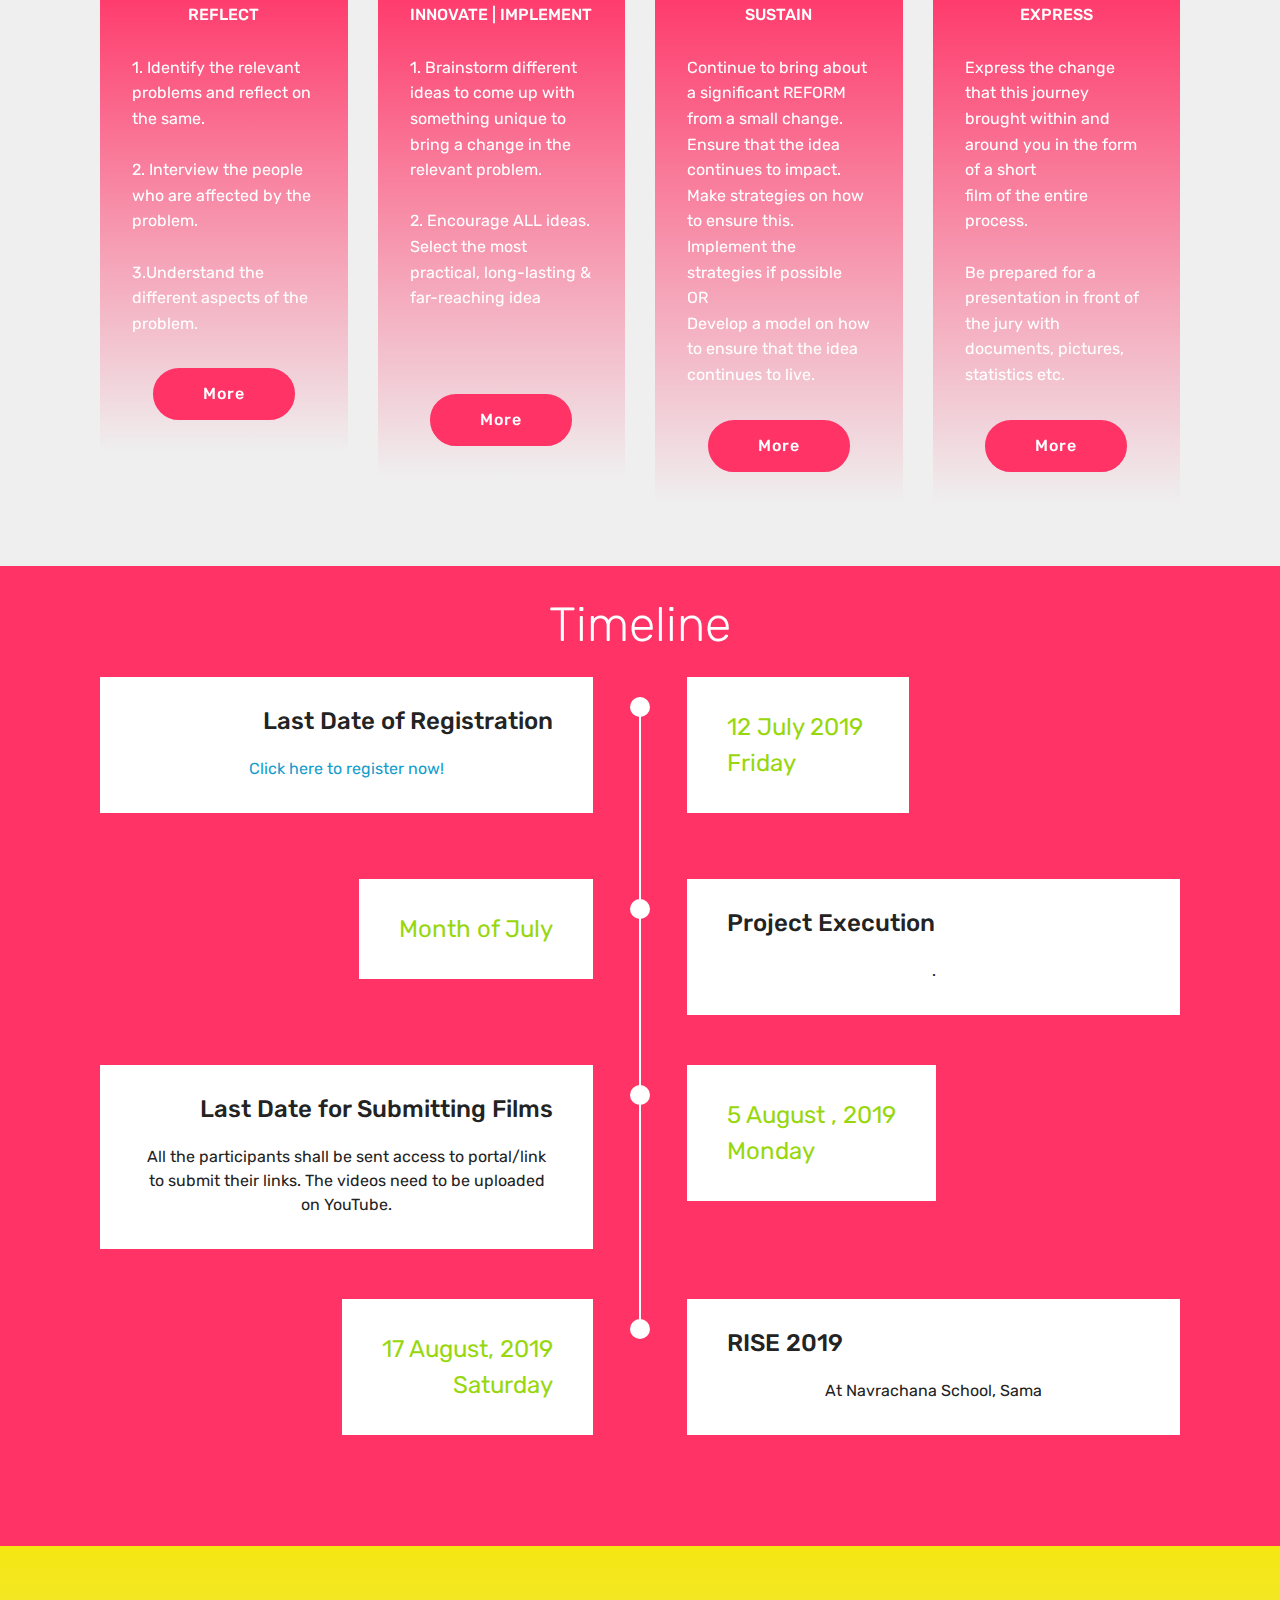
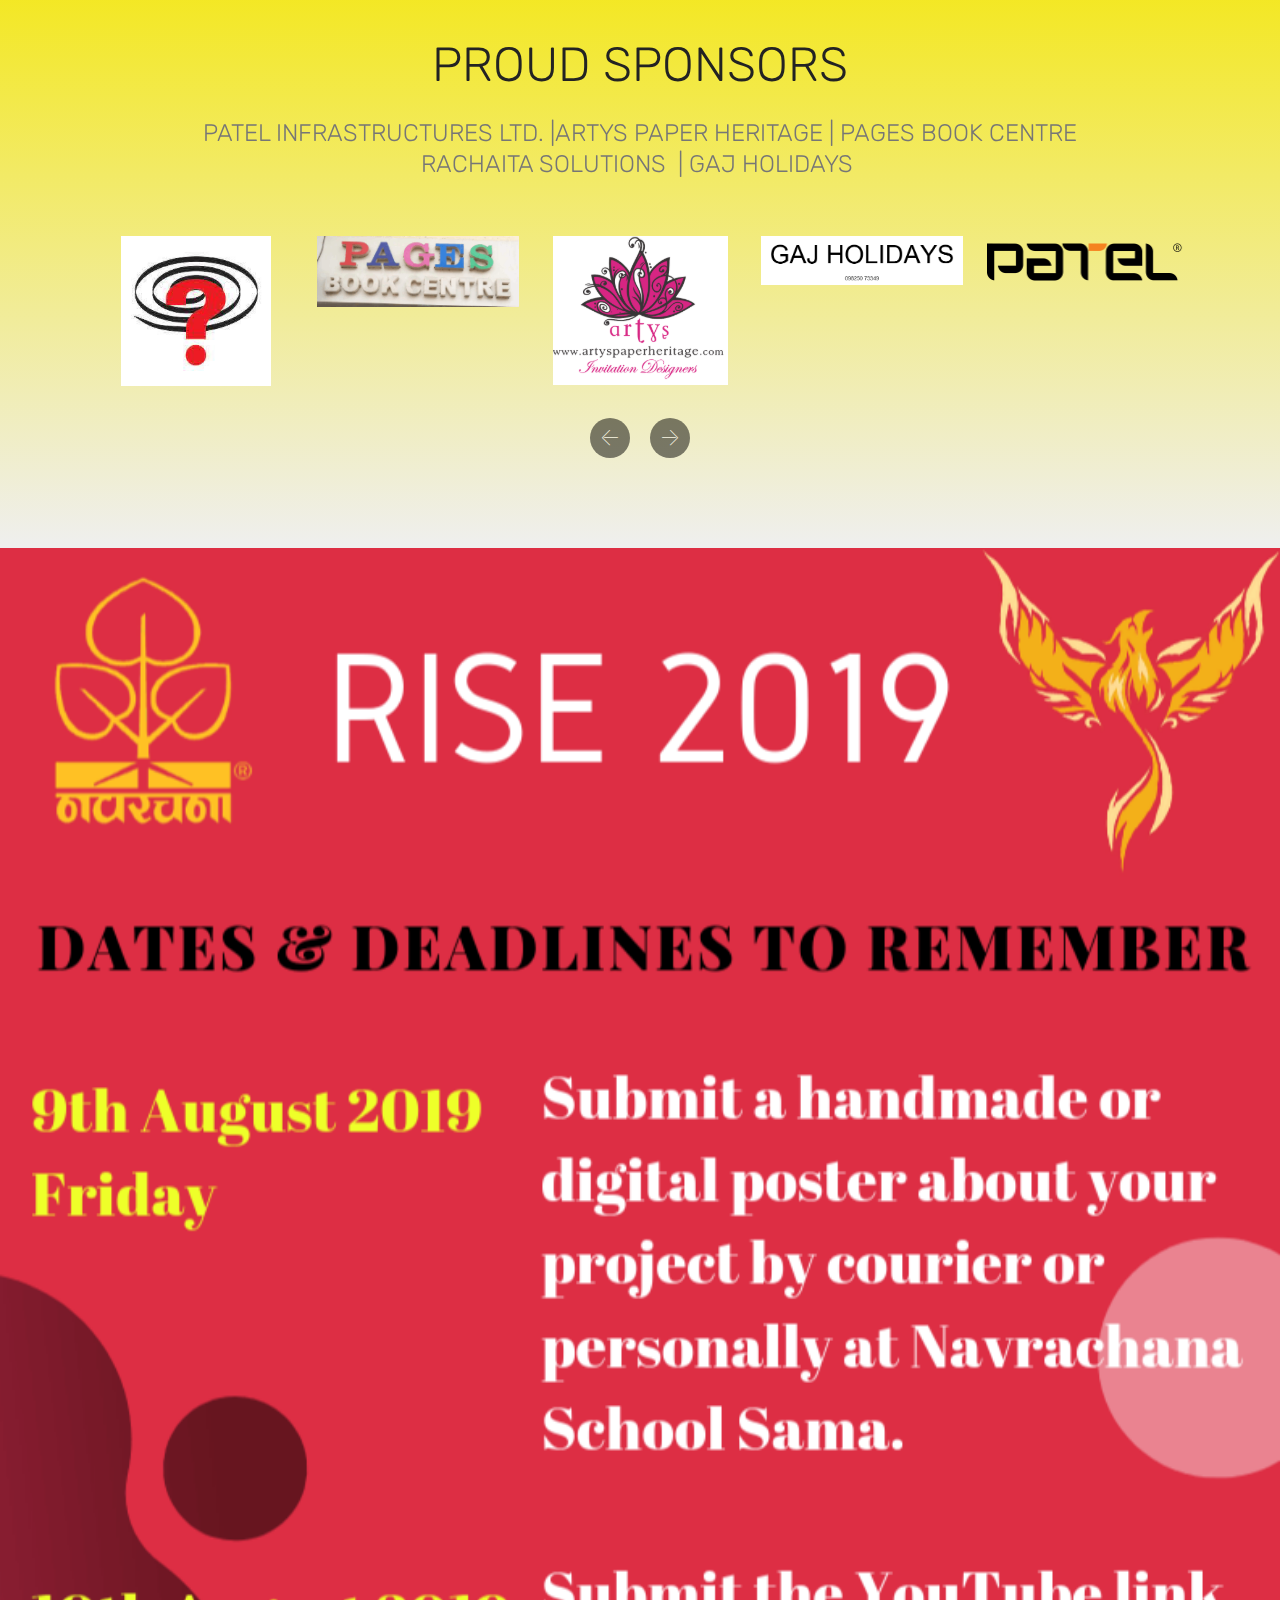
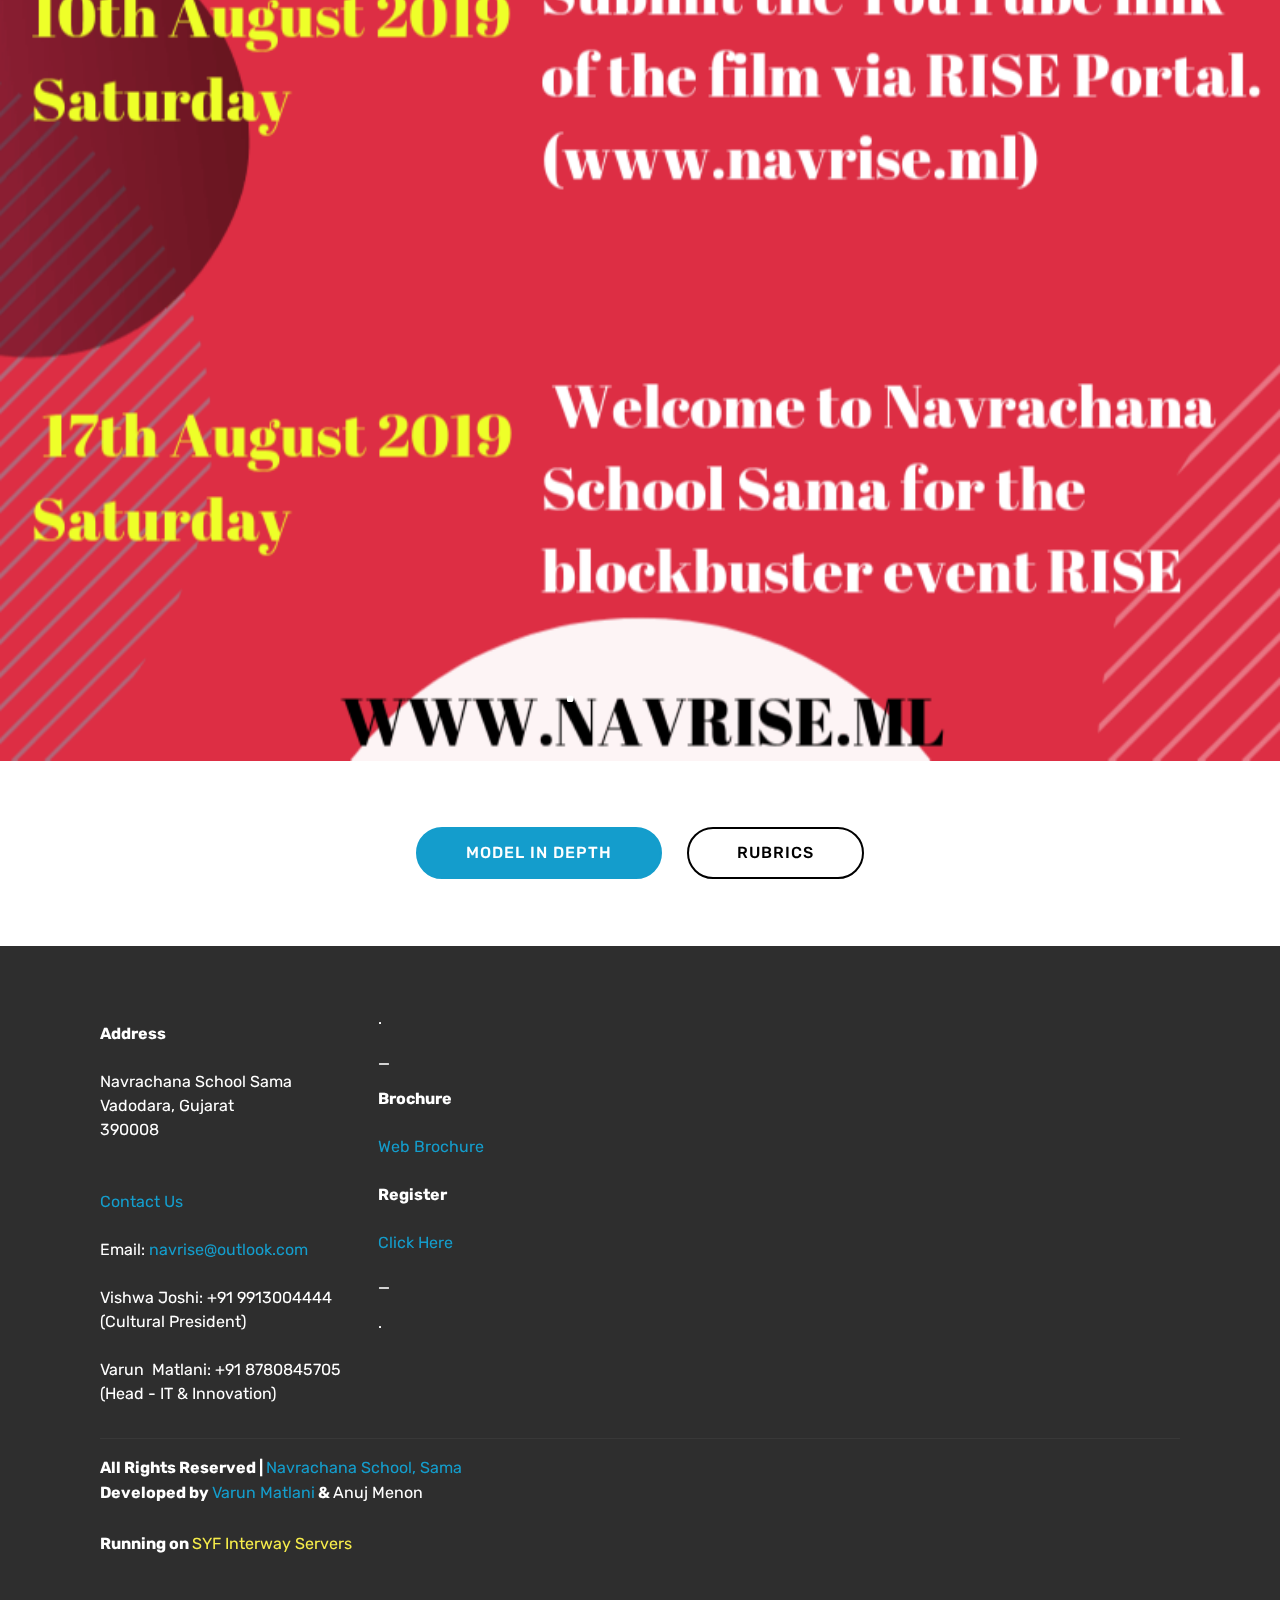
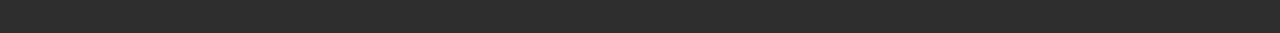
==== commit f9b1bbce: "create github pages" ====
--- a/index.html
+++ b/index.html
@@ -24,7 +24,7 @@
   
 </head>
 <body>
-  <link rel="stylesheet" href="style.less" class="cid-rt8FjJ65sE" id="menu1-1" data-rv-view="43"><section class="menu cid-rt8FjJ65sE" once="menu" id="menu1-1">
+  <link rel="stylesheet" href="style.less" class="cid-rt8FjJ65sE" id="menu1-1" data-rv-view="177"><section class="menu cid-rt8FjJ65sE" once="menu" id="menu1-1">
 
     
 
@@ -60,7 +60,7 @@
     </nav>
 </section>
 
-<section class="engine"><a href="https://mobirise.info/y">html site templates</a></section><section class="header1 cid-rt8EdoGdxq mbr-parallax-background" id="header1-0">
+<section class="engine"><a href="https://mobirise.info/z">best free html templates</a></section><section class="header1 cid-rt8EdoGdxq mbr-parallax-background" id="header1-0">
 
     
 
@@ -124,9 +124,7 @@
             <div class="image-block" style="width: 80%;">
                 <img src="assets/images/whatsapp-image-2019-08-12-at-10.39.24-am-854x1024.jpg" width="1400" alt="Mobirise" title="">
                 <figcaption class="mbr-figure-caption mbr-figure-caption-over">
-                    <div class="container pb-5 mbr-white align-center mbr-fonts-style display-1">
-                        Create awesome websites!
-                    </div>
+                    <div class="container pb-5 mbr-white align-center mbr-fonts-style display-1">www.navrise.ml</div>
                 </figcaption>
             </div>
     </figure>
